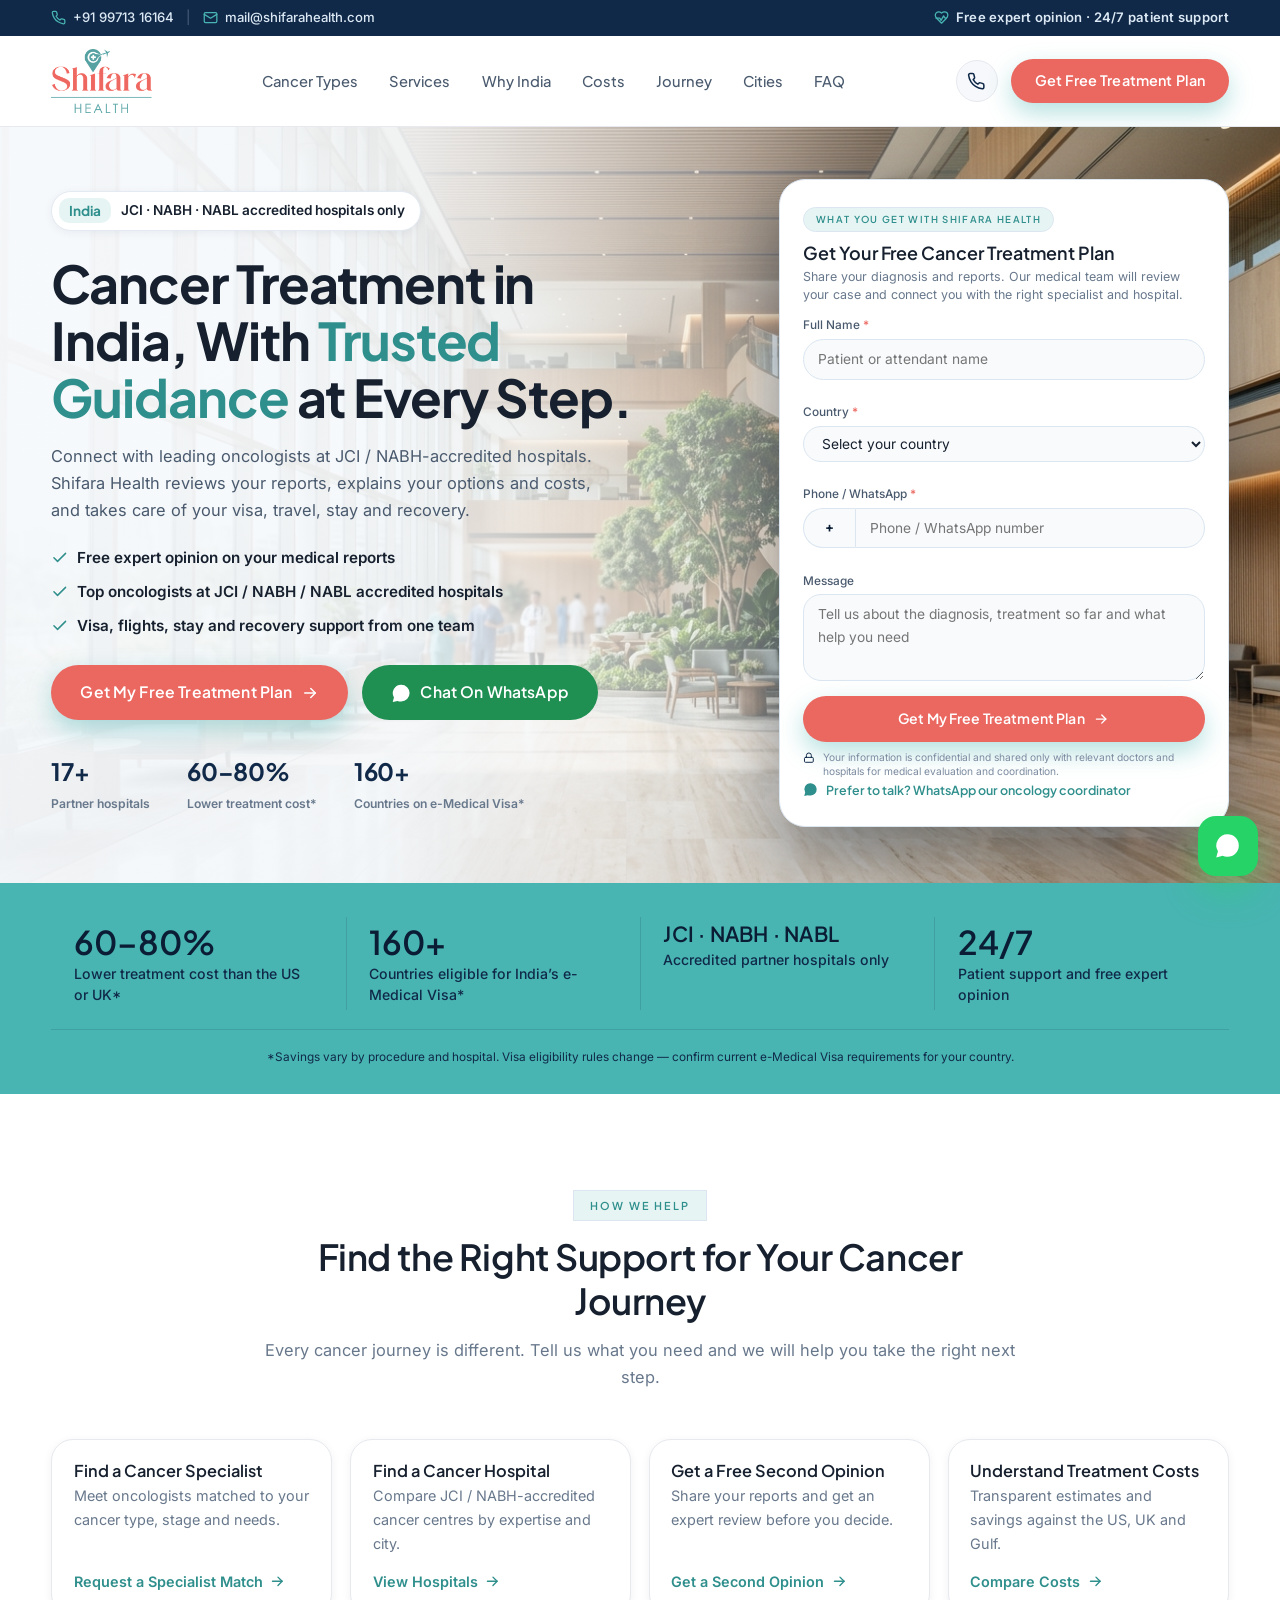
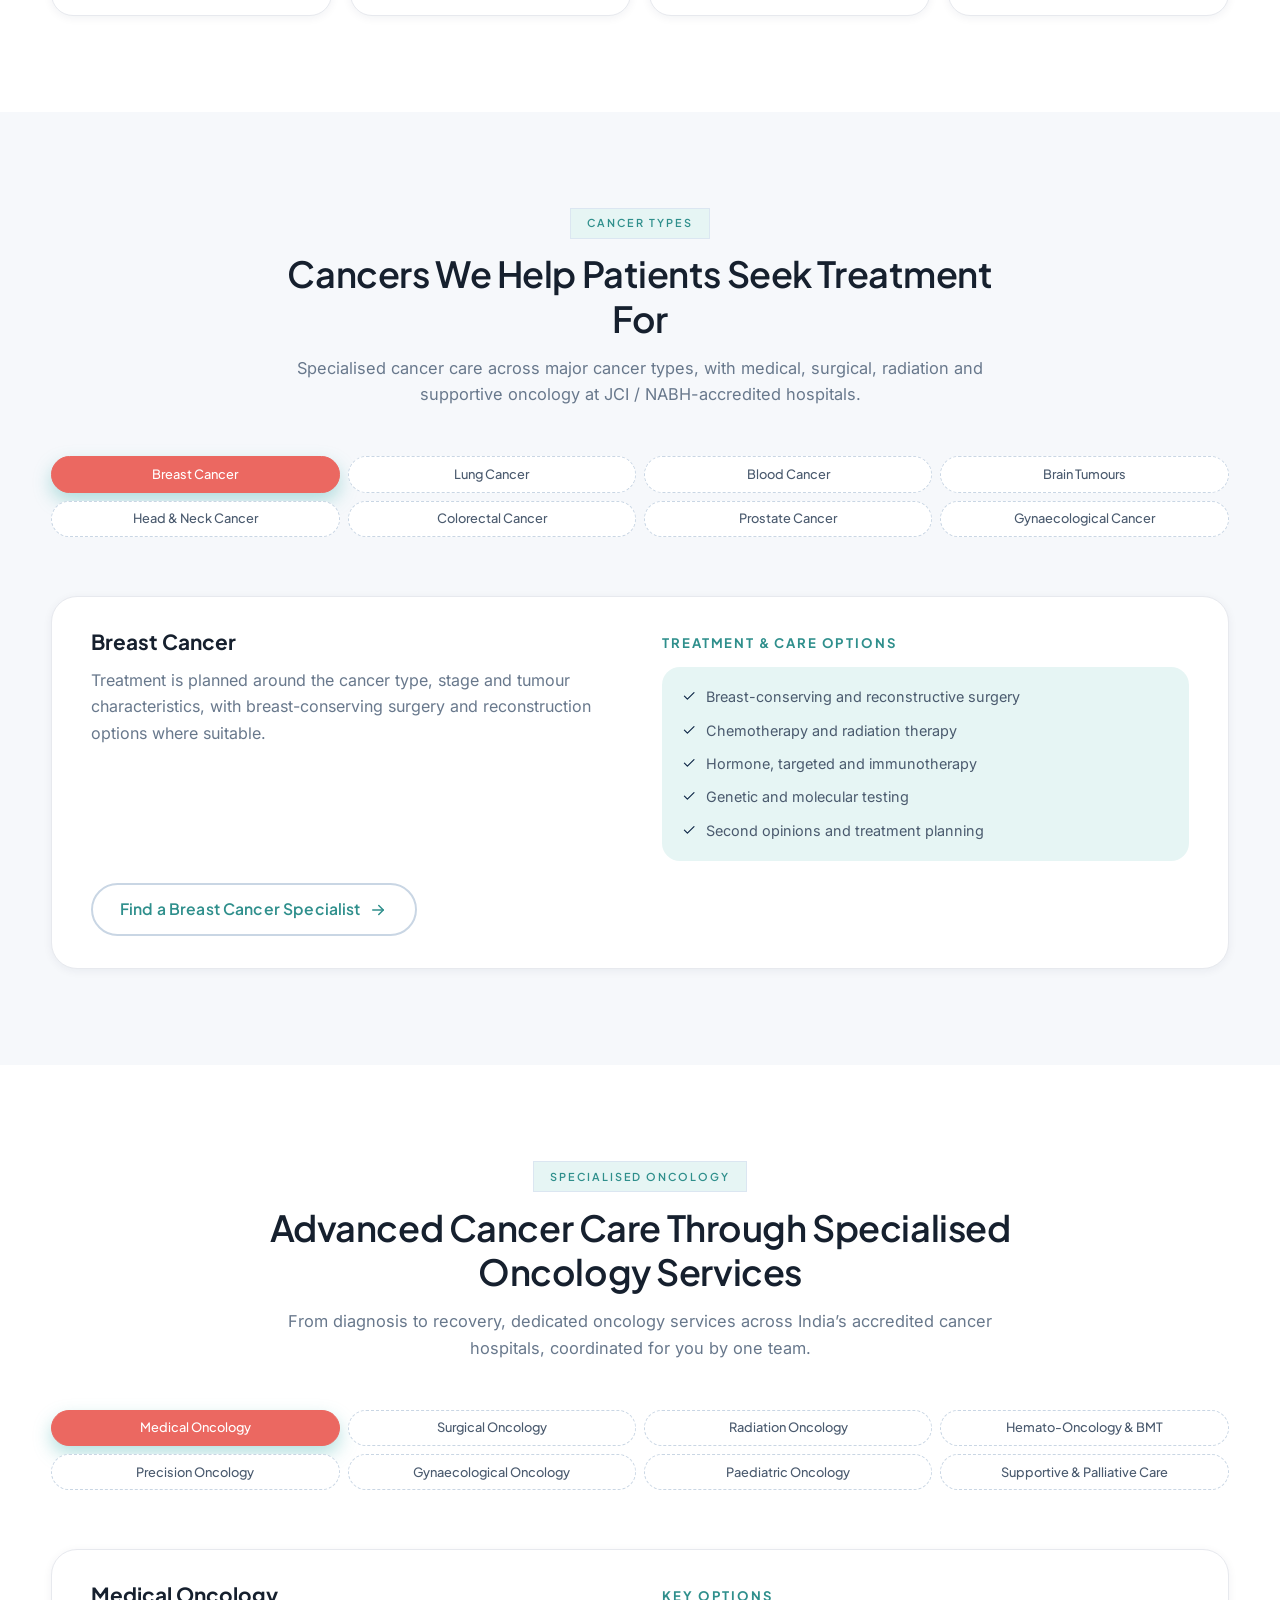
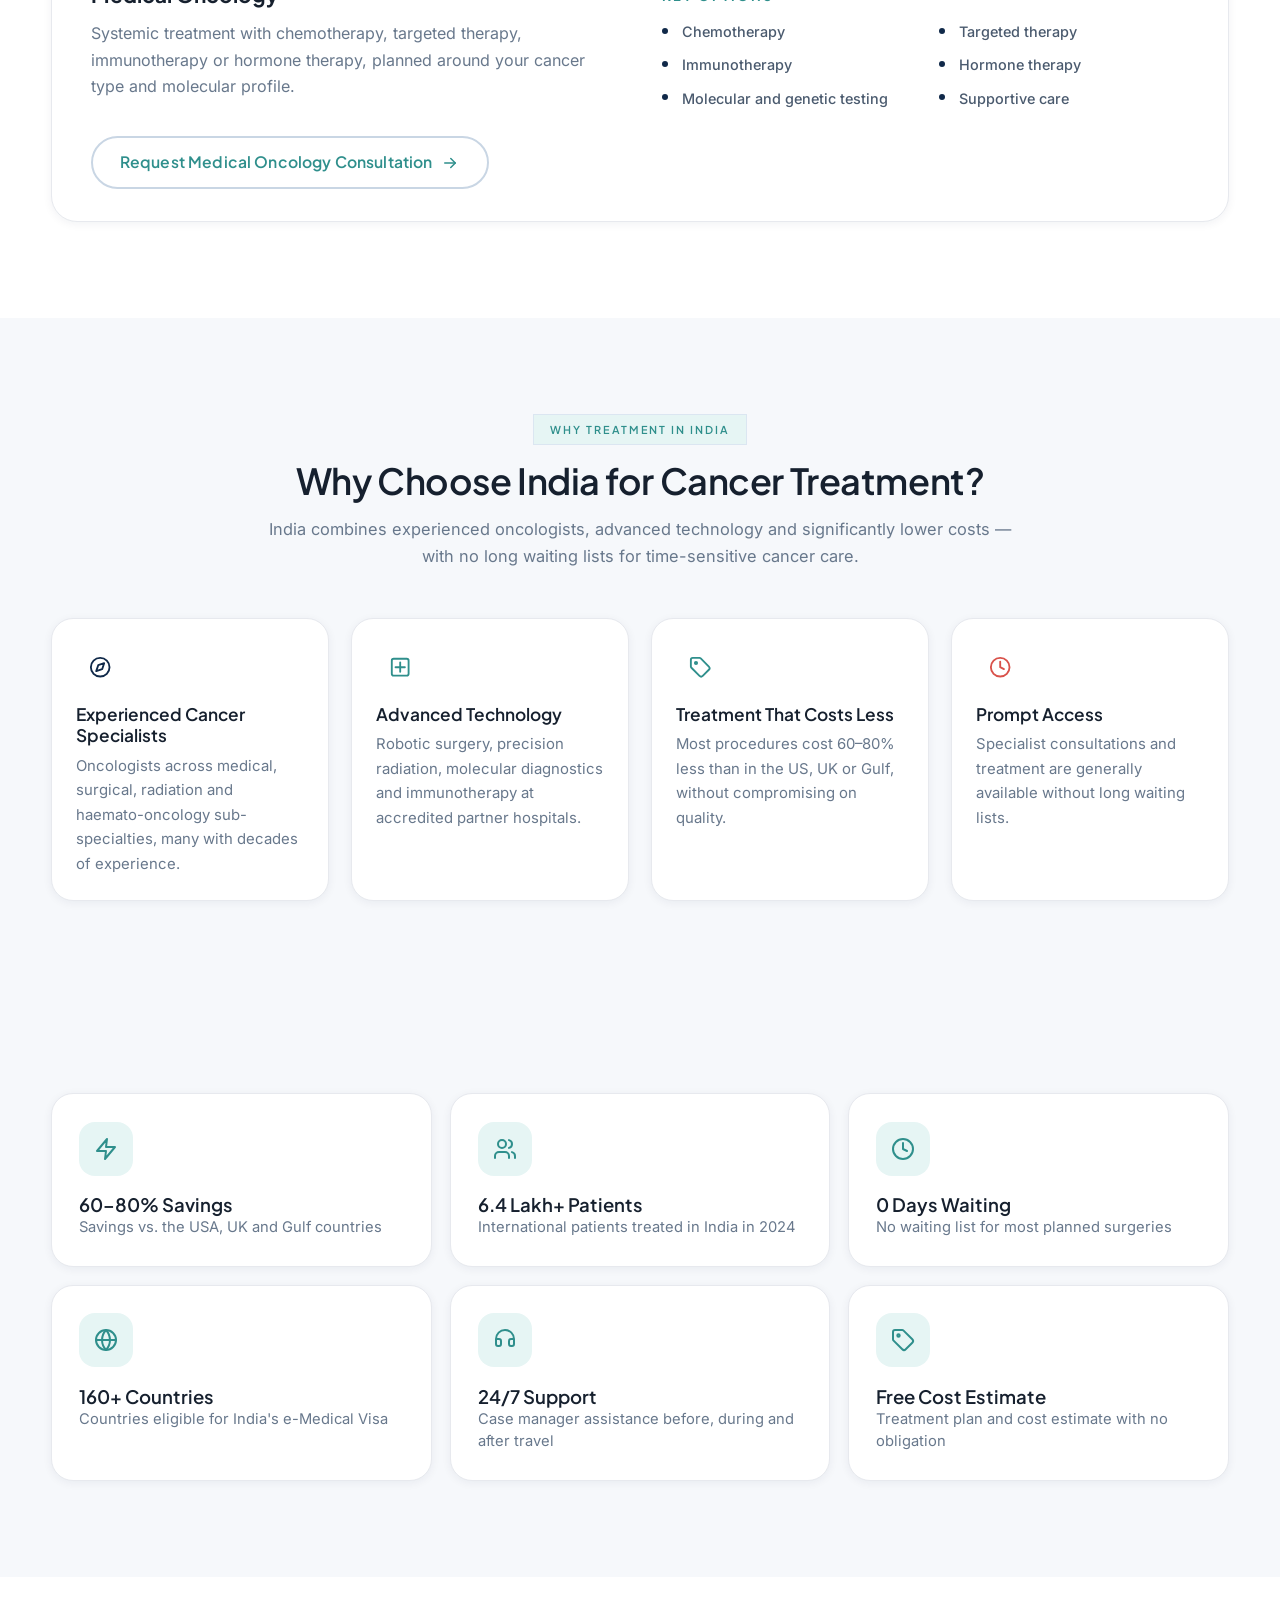
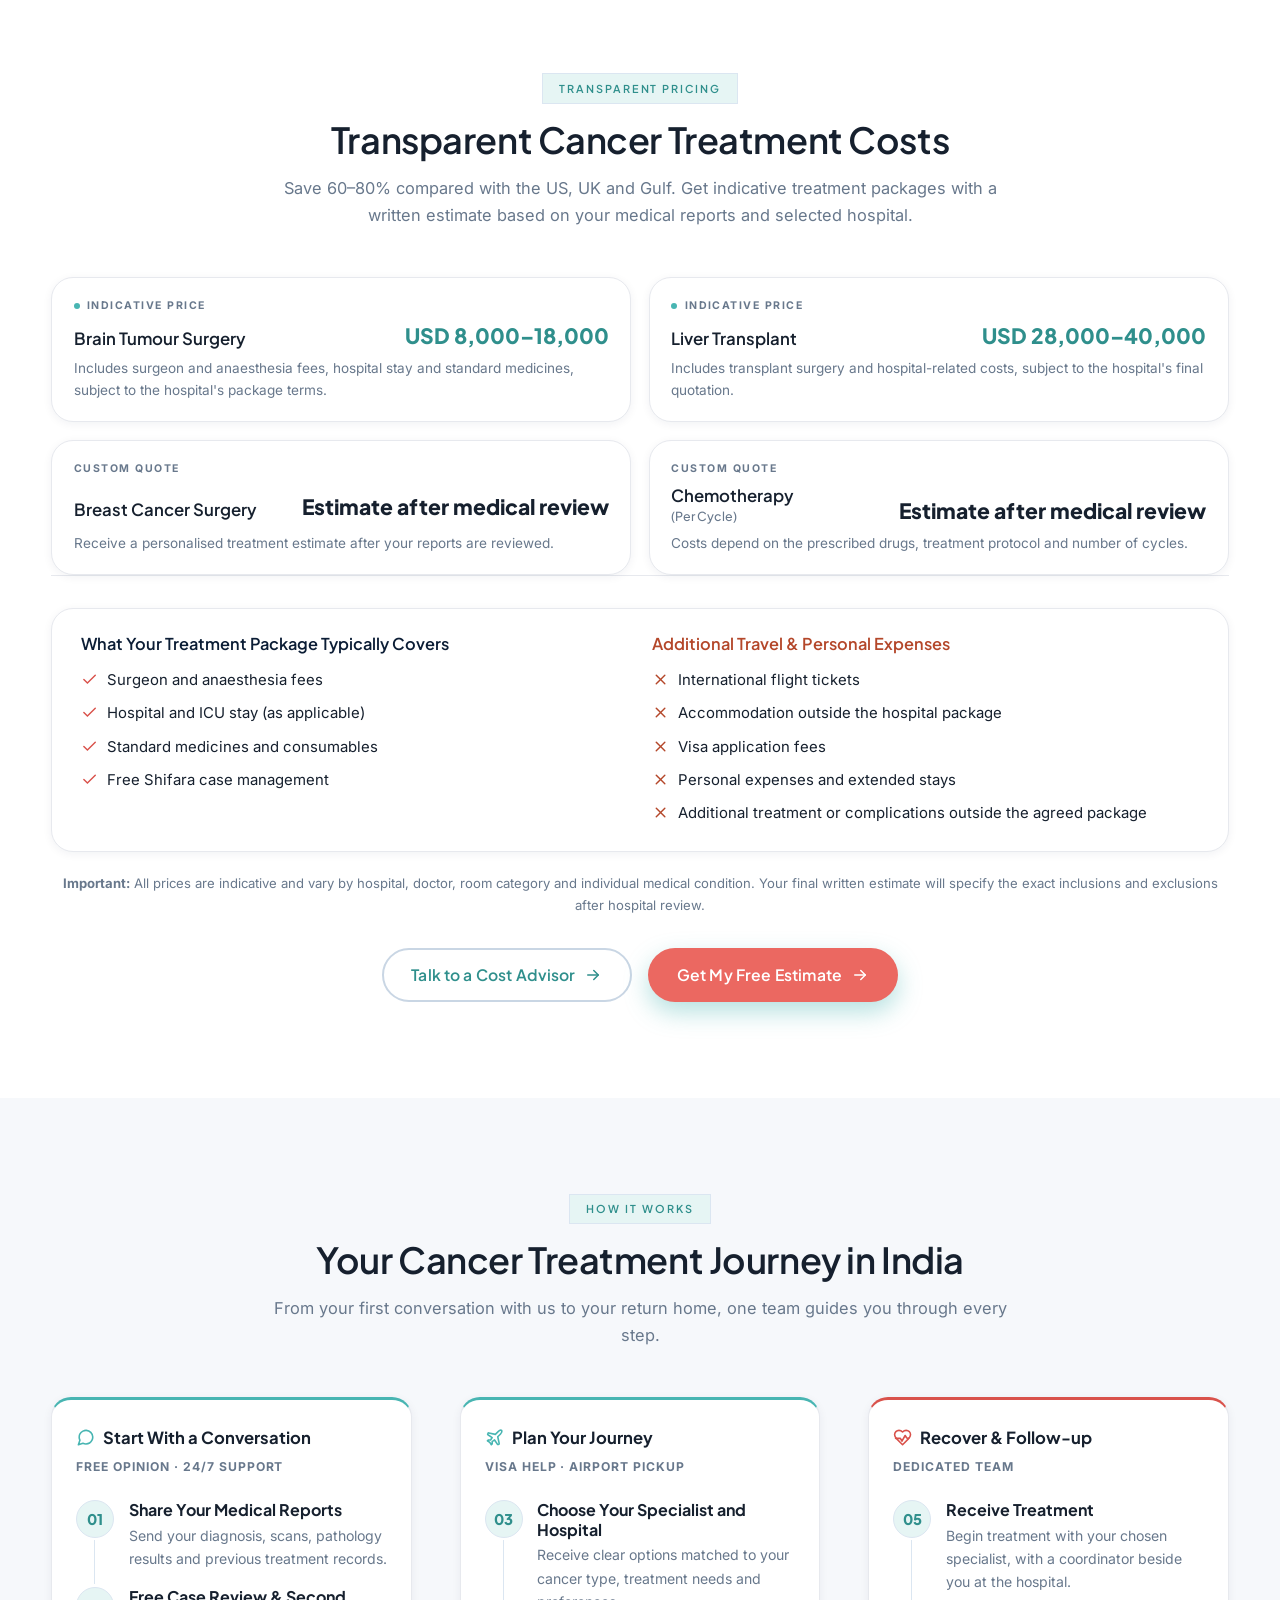
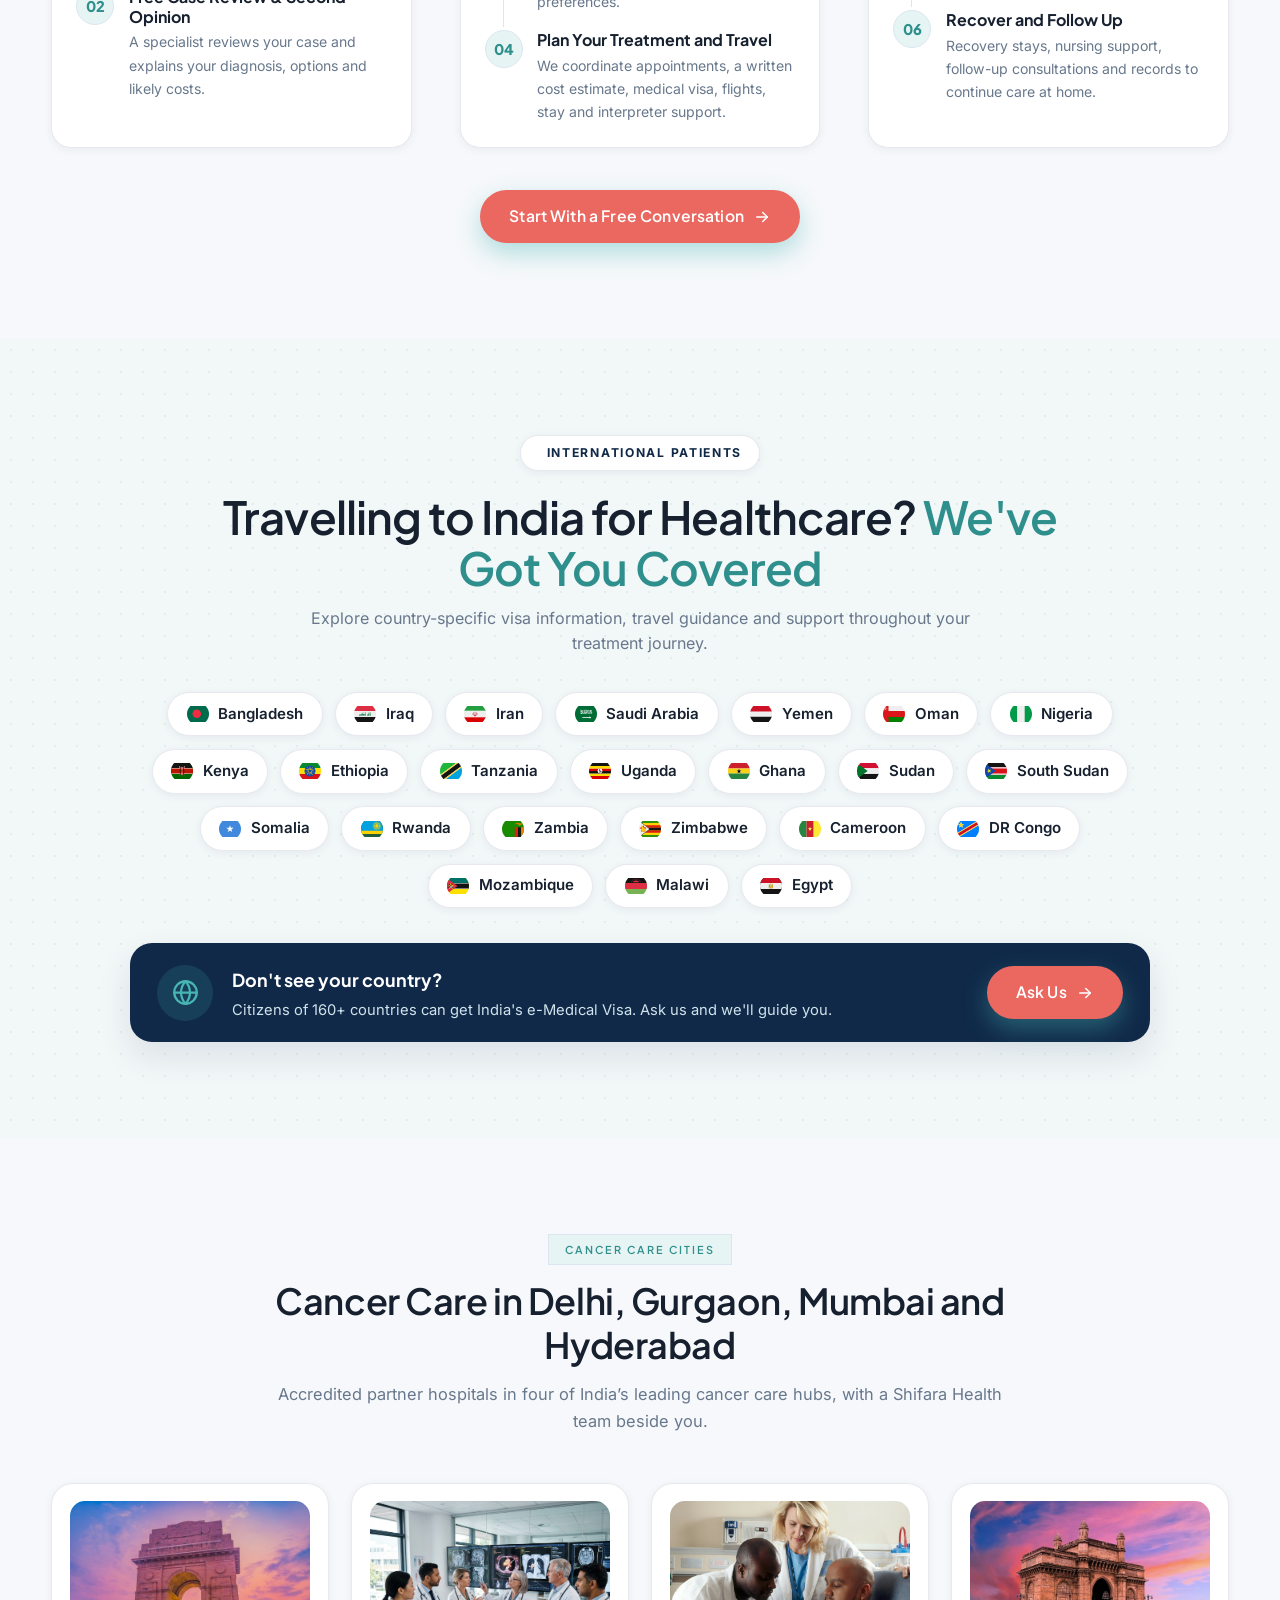
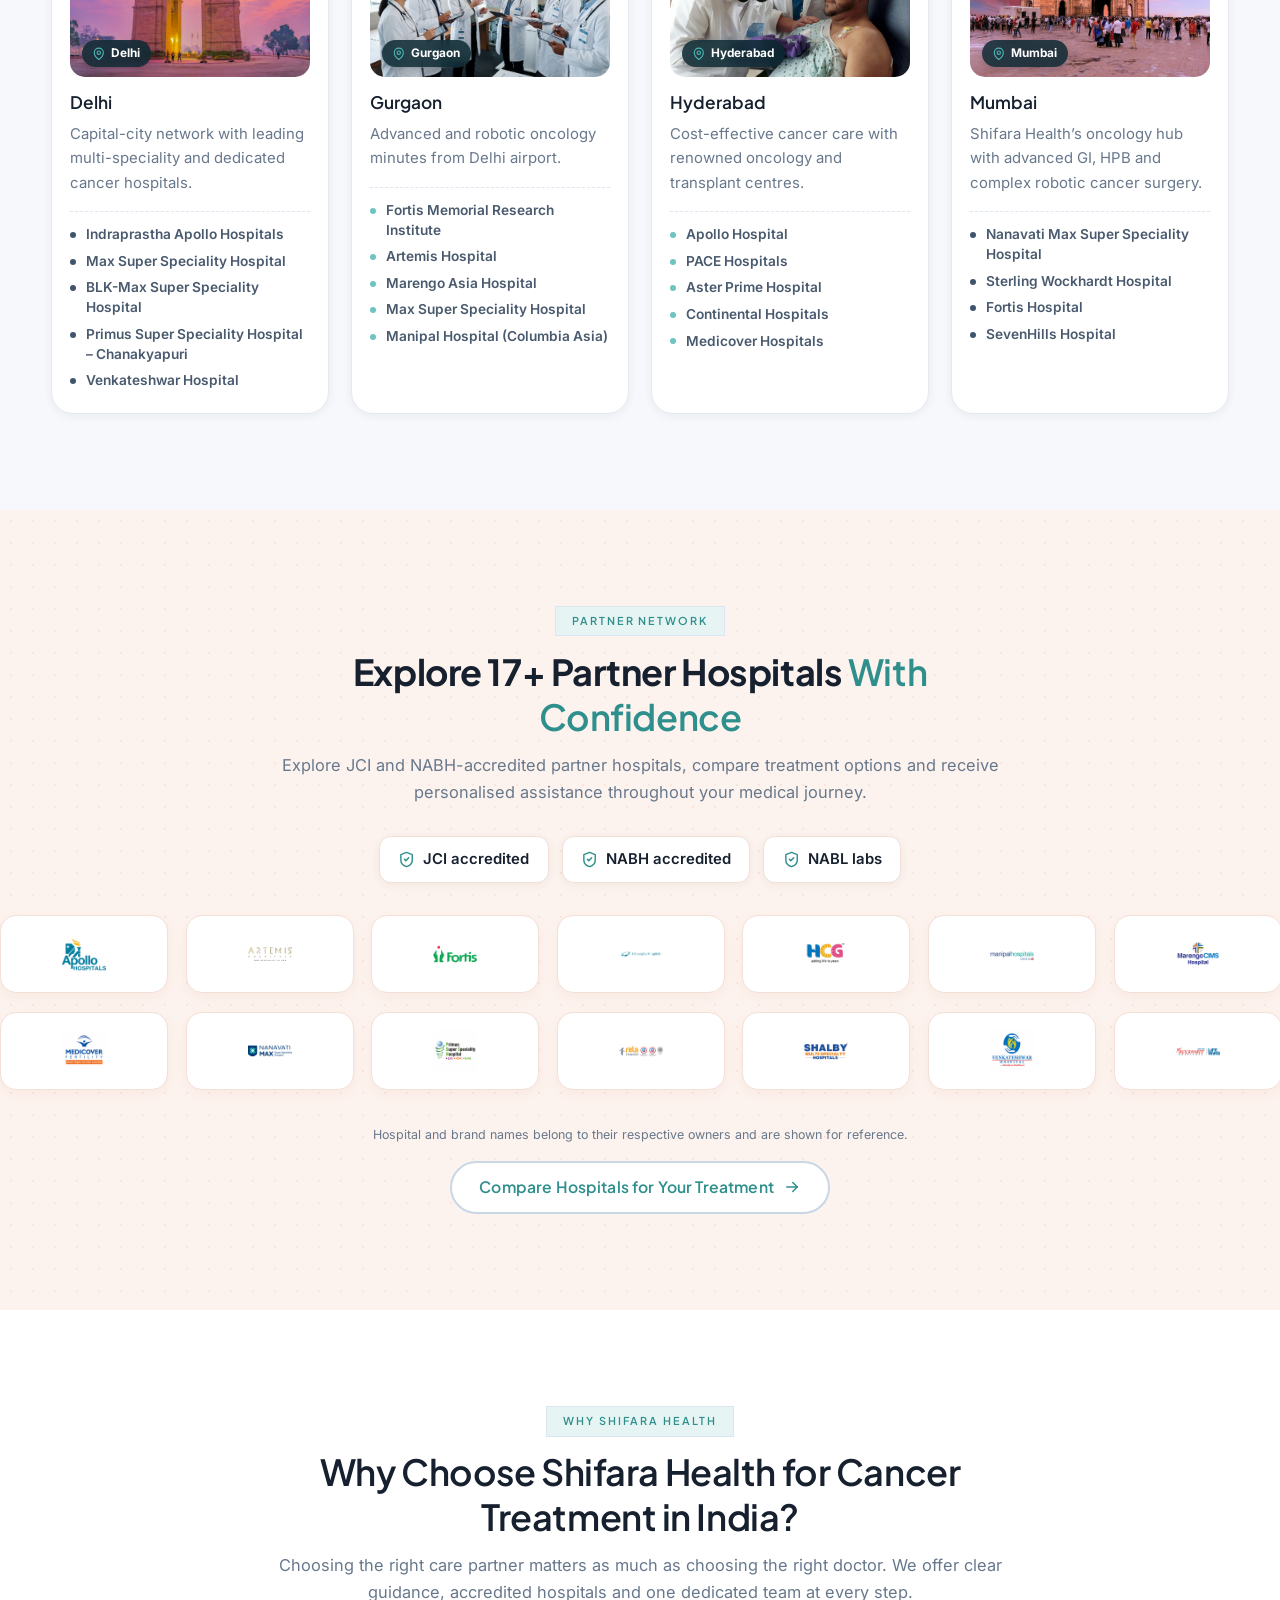
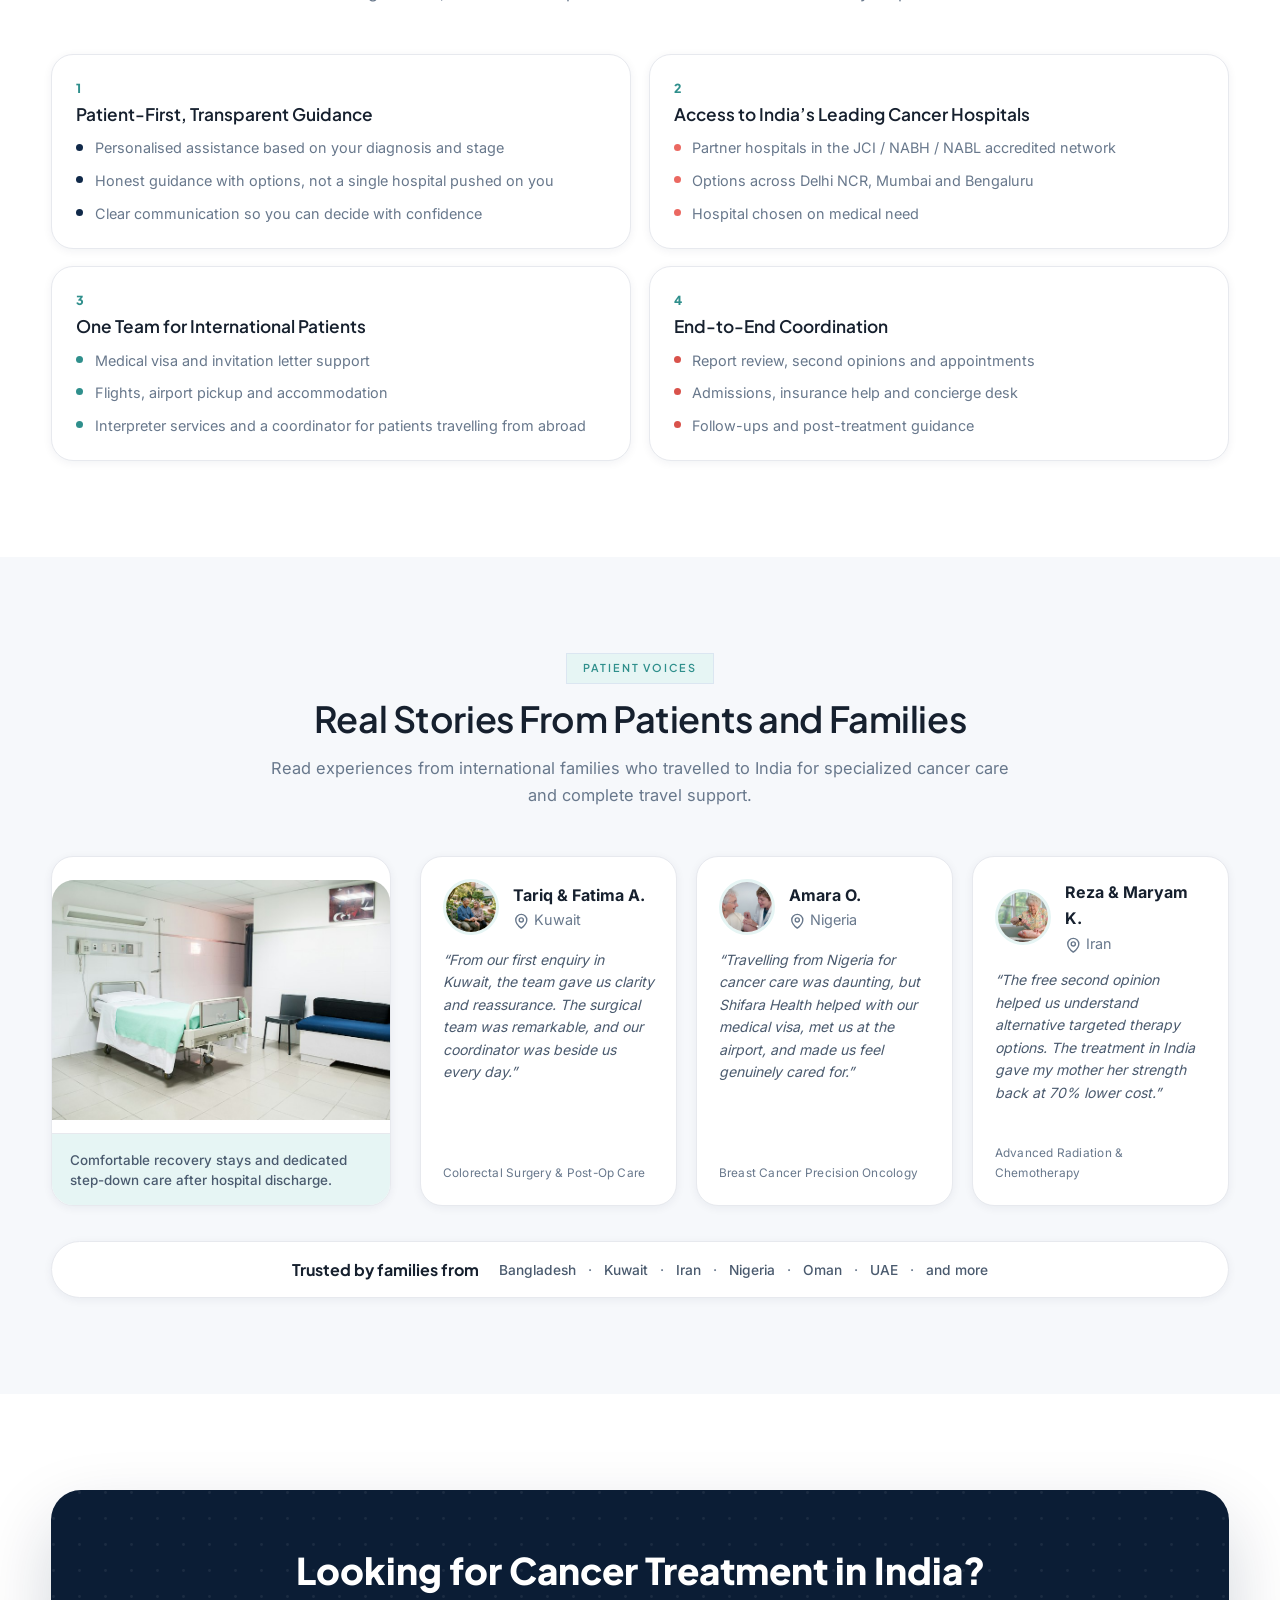
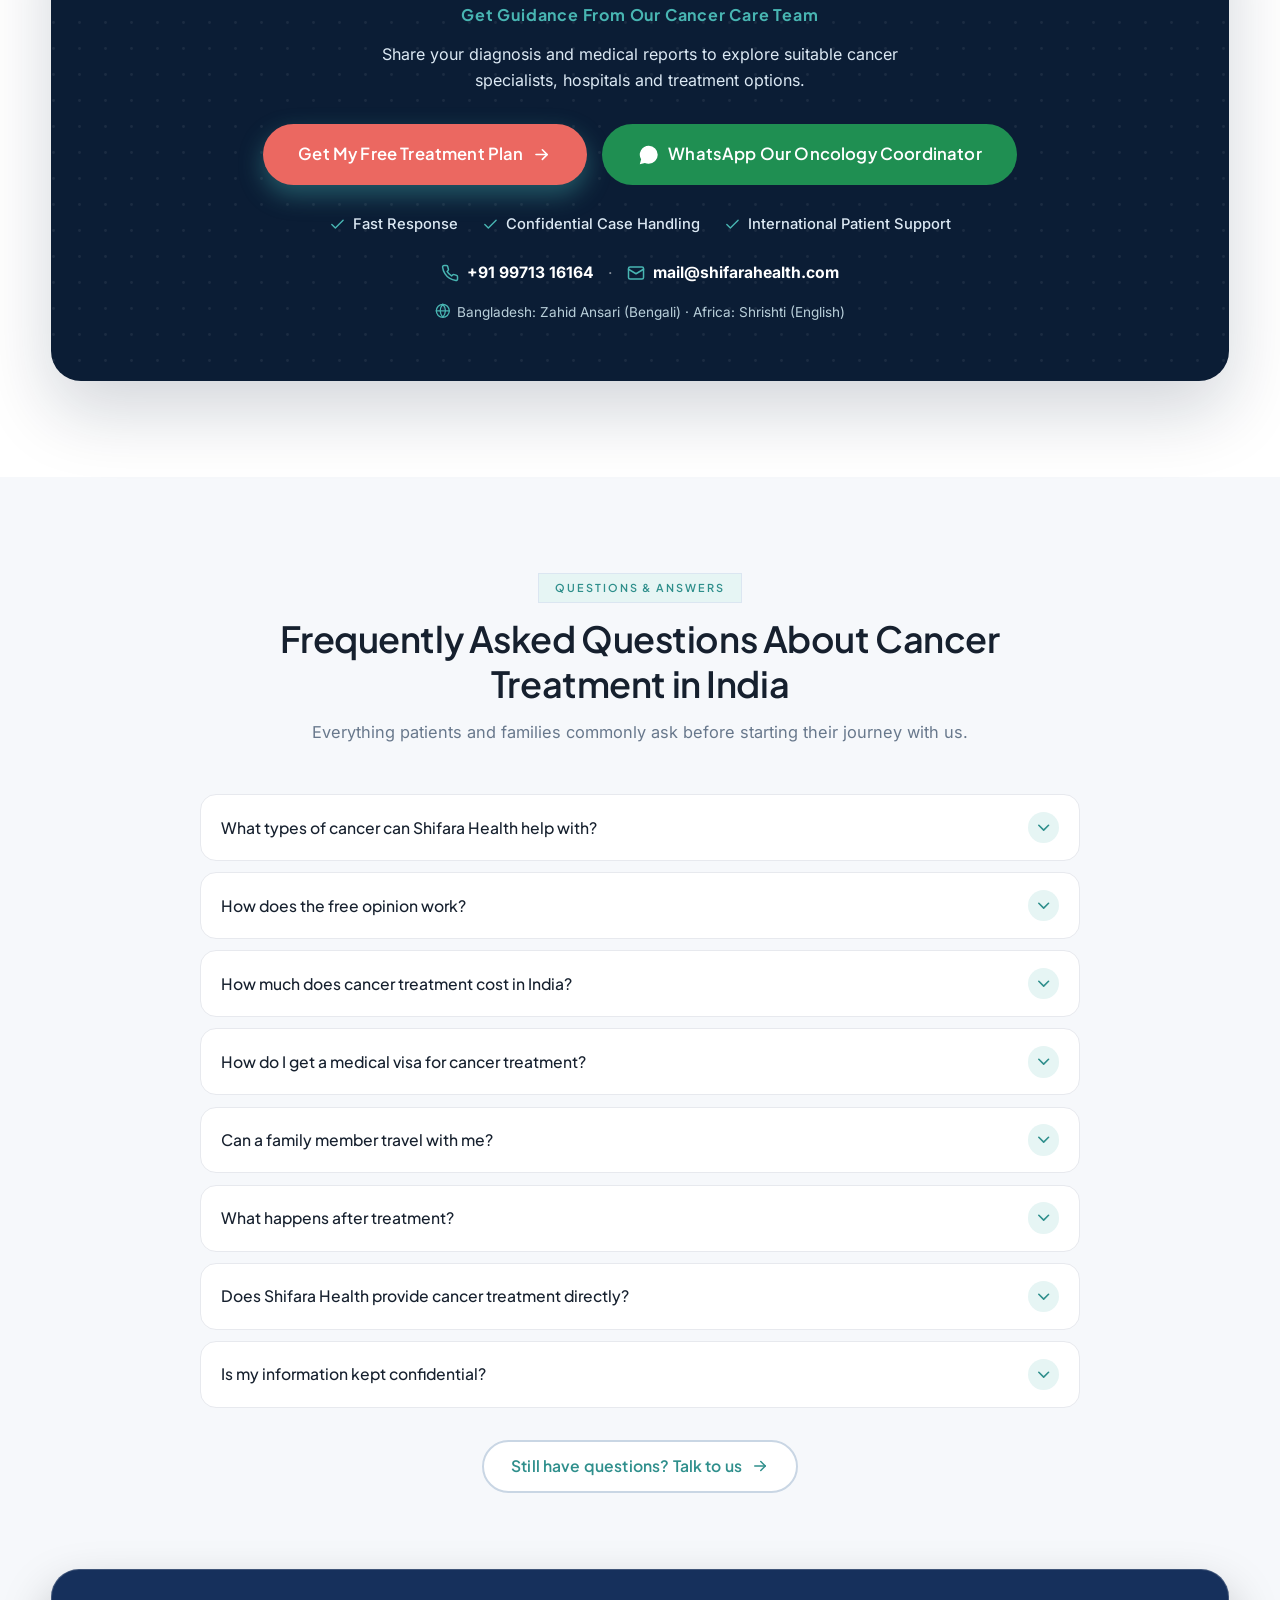
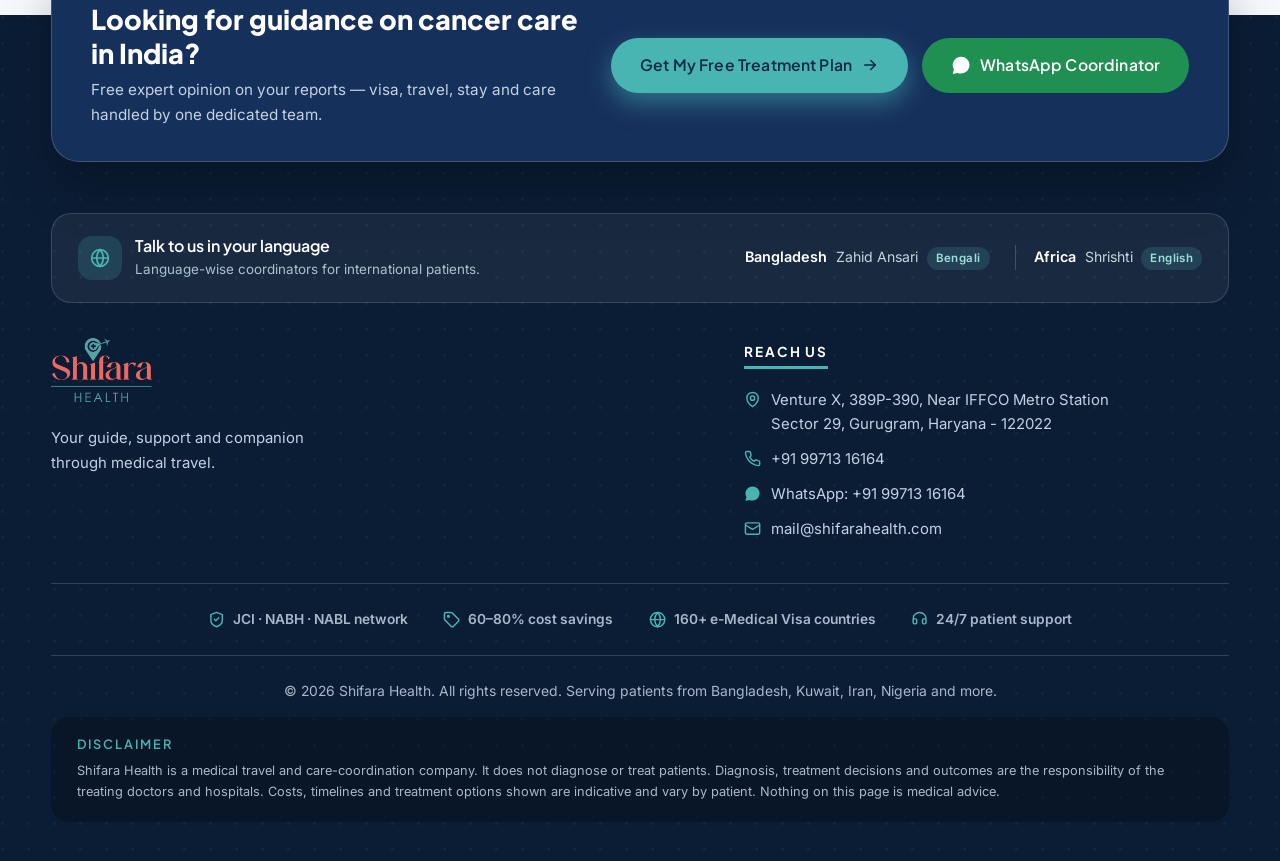
==== cancer-treatment/index.html @ c6fc8ebb "Wire cancer treatment form to Formester (FjfwLULn2) with iframe fallback and error state" ====
<!DOCTYPE html>
<html lang="en">
<head>
  <meta charset="UTF-8">

  <!-- Google Tag Manager -->
  <script async src="https://www.googletagmanager.com/gtm.js?id=GTM-TSCMNPLR"></script>
  <script>
    window.dataLayer = window.dataLayer || [];
    function gtag(){dataLayer.push(arguments);}
    gtag('js', new Date());
  </script>
  <meta name="viewport" content="width=device-width, initial-scale=1.0">

  <!-- ============================================================
       SEO — Cancer Treatment in India landing page
  ============================================================= -->
  <title>Cancer Treatment in India – Top Oncologists | Shifara Health</title>
  <meta name="description" content="Free cancer treatment plan in India. Top oncologists at JCI/NABH hospitals, with visa, travel & recovery handled by Shifara Health.">
  <meta name="robots" content="index, follow">

  <!-- Open Graph -->
  <meta property="og:type" content="website">
  <meta property="og:title" content="Cancer Treatment in India – Top Oncologists | Shifara Health">
  <meta property="og:description" content="Free cancer treatment plan in India. Top oncologists at JCI/NABH hospitals, with visa, travel & recovery handled by Shifara Health.">
  <meta property="og:image" content="assets/images/hero-bg.jpg">
  <meta property="og:url" content="https://lp.shifarahealth.com/cancer-treatment/">
  <link rel="canonical" href="https://lp.shifarahealth.com/cancer-treatment/">
  <meta name="theme-color" content="#102949">

  <!-- Favicon -->
  <link rel="icon" type="image/png" href="assets/images/favicon.png">

  <!-- Fonts (self-hosted — no external requests) -->
  <link rel="preload" as="font" type="font/woff2" href="assets/fonts/plus-jakarta-sans.woff2" crossorigin>
  <link rel="preload" as="font" type="font/woff2" href="assets/fonts/inter.woff2" crossorigin>
  <link rel="stylesheet" href="css/fonts.css">

  <!-- Bright hero: load the background image immediately -->
  <link rel="preload" as="image" href="assets/images/hero-bg.jpg" fetchpriority="high">

  <!-- Styles -->
  <link rel="stylesheet" href="css/style.css">

  <!-- No-JS fallbacks: keep reveal content visible, show a form note -->
  <noscript>
    <style>
      .reveal { opacity: 1 !important; transform: none !important; }
      .noscript-only { display: block !important; }
    </style>
  </noscript>

  <!--
    FAQ structured data (Section 16: "mark up with FAQ schema").
    Keep the JSON-LD answers in sync with the visible FAQ accordion.
  -->
  <script type="application/ld+json">
  {
    "@context": "https://schema.org",
    "@type": "FAQPage",
    "mainEntity": [
      {"@type": "Question","name": "What types of cancer can Shifara Health help with?","acceptedAnswer": {"@type": "Answer","text": "Shifara Health guides you to specialists and hospitals for breast, lung, blood, brain, head and neck, colorectal, prostate and gynaecological cancers, and others on request."}},
      {"@type": "Question","name": "How does the free opinion work?","acceptedAnswer": {"@type": "Answer","text": "Share your reports through the form or WhatsApp. Our medical team reviews your case and connects you with a suitable specialist who explains your diagnosis and options."}},
      {"@type": "Question","name": "How much does cancer treatment cost in India?","acceptedAnswer": {"@type": "Answer","text": "Most procedures cost 60–80% less than in the US, UK or Gulf. The final cost depends on cancer type, stage, treatment plan, hospital, medicines, diagnostics and length of stay. For example, brain tumour surgery is listed at USD 8,000–18,000. You receive a written estimate after your reports are reviewed."}},
      {"@type": "Question","name": "How do I get a medical visa for cancer treatment?","acceptedAnswer": {"@type": "Answer","text": "Our team helps with the complete medical visa process, including invitation letters and travel documents. Citizens of 160+ countries can apply for India's e-Medical Visa. Rules change, so we confirm the current requirements for your country."}},
      {"@type": "Question","name": "Can a family member travel with me?","acceptedAnswer": {"@type": "Answer","text": "Yes. We arrange accommodation, local transport, translator support and dietary help for companions, and can organise sightseeing during longer stays."}},
      {"@type": "Question","name": "What happens after treatment?","acceptedAnswer": {"@type": "Answer","text": "We arrange recovery stays, professional nurses and caregivers, and follow-up consultations. We also help with medical records and guidance so you can continue care at home."}},
      {"@type": "Question","name": "Does Shifara Health provide cancer treatment directly?","acceptedAnswer": {"@type": "Answer","text": "Shifara Health is a medical travel and care-coordination company. Diagnosis and treatment are provided by the doctors and hospitals you choose."}},
      {"@type": "Question","name": "Is my information kept confidential?","acceptedAnswer": {"@type": "Answer","text": "Yes. Your reports are shared only with the doctors and hospitals involved in evaluating your case, in line with our Privacy Policy."}}
    ]
  }
  </script>
</head>
<body>
  <a class="skip-link" href="#main">Skip to main content</a>

  <!-- ============================================================
       SVG ICON SPRITE  (stroke-based, inherits currentColor)
  ============================================================= -->
  <svg xmlns="http://www.w3.org/2000/svg" style="display:none" aria-hidden="true">
    <defs>
      <symbol id="i-check" viewBox="0 0 24 24"><path d="M20 6 9 17l-5-5"/></symbol>
      <symbol id="i-chevron" viewBox="0 0 24 24"><path d="m6 9 6 6 6-6"/></symbol>
      <symbol id="i-chevl" viewBox="0 0 24 24"><path d="m14 18-6-6 6-6"/></symbol>
      <symbol id="i-chevr" viewBox="0 0 24 24"><path d="m10 6 6 6-6 6"/></symbol>
      <symbol id="i-pause" viewBox="0 0 24 24"><path d="M9 4v16"/><path d="M15 4v16"/></symbol>
      <symbol id="i-play" viewBox="0 0 24 24"><path d="m7 4 12 8-12 8z"/></symbol>
      <symbol id="i-arrow" viewBox="0 0 24 24"><path d="M5 12h14"/><path d="m13 6 6 6-6 6"/></symbol>
      <symbol id="i-phone" viewBox="0 0 24 24"><path d="M22 16.92v3a2 2 0 0 1-2.18 2 19.79 19.79 0 0 1-8.63-3.07 19.5 19.5 0 0 1-6-6 19.79 19.79 0 0 1-3.07-8.67A2 2 0 0 1 4.11 2h3a2 2 0 0 1 2 1.72 12.84 12.84 0 0 0 .7 2.81 2 2 0 0 1-.45 2.11L8.09 9.91a16 16 0 0 0 6 6l1.27-1.27a2 2 0 0 1 2.11-.45 12.84 12.84 0 0 0 2.81.7A2 2 0 0 1 22 16.92z"/></symbol>
      <symbol id="i-whatsapp" viewBox="0 0 24 24"><path fill="currentColor" stroke="none" d="M12 2a9.9 9.9 0 0 0-8.53 14.97L2 22.5l5.68-1.43A9.9 9.9 0 0 0 12 21.8h.01A9.9 9.9 0 0 0 12 2Zm5.47 14.38c-.3-.15-1.76-.87-2.03-.97-.27-.1-.47-.15-.67.15-.2.3-.77.97-.94 1.16-.17.2-.35.22-.64.08-.3-.15-1.26-.47-2.39-1.48-.88-.79-1.48-1.76-1.65-2.06-.17-.3-.02-.46.13-.6.13-.14.3-.35.44-.53.15-.17.2-.3.3-.5.1-.2.05-.37-.03-.52-.07-.15-.67-1.61-.91-2.2-.24-.58-.49-.5-.67-.51h-.57c-.2 0-.52.07-.8.37-.27.3-1.04 1.02-1.04 2.48 0 1.46 1.07 2.88 1.22 3.08.15.2 2.1 3.2 5.08 4.49.71.3 1.26.49 1.7.62.7.23 1.36.2 1.87.12.57-.08 1.76-.72 2-1.41.25-.7.25-1.29.18-1.41-.08-.13-.28-.2-.57-.35Z"/></symbol>
      <symbol id="i-shield" viewBox="0 0 24 24"><path d="M20 13c0 5-3.5 7.5-8 9-4.5-1.5-8-4-8-9V5l8-3 8 3z"/><path d="m9 11.5 2 2 4-4"/></symbol>
      <symbol id="i-globe" viewBox="0 0 24 24"><circle cx="12" cy="12" r="10"/><path d="M2 12h20"/><path d="M12 2a15.3 15.3 0 0 1 4 10 15.3 15.3 0 0 1-4 10 15.3 15.3 0 0 1-4-10 15.3 15.3 0 0 1 4-10z"/></symbol>
      <symbol id="i-plane" viewBox="0 0 24 24"><path d="M17.8 19.2 16 11l3.5-3.5C21 6 21.5 4 21 3c-1-.5-3 0-4.5 1.5L13 8 4.8 6.2c-.5-.1-.9.1-1.1.5l-.3.5c-.2.5-.1 1 .3 1.3L9 12l-2 3H4l-1 1 3 2 2 3 1-1v-3l3-2 3.5 5.3c.3.4.8.5 1.3.3l.5-.2c.4-.3.6-.7.5-1.2z"/></symbol>
      <symbol id="i-bed" viewBox="0 0 24 24"><path d="M2 4v16"/><path d="M2 8h18a2 2 0 0 1 2 2v10"/><path d="M2 17h20"/><path d="M6 8v9"/></symbol>
      <symbol id="i-heart" viewBox="0 0 24 24"><path d="M19 14c1.49-1.46 3-3.21 3-5.5A5.5 5.5 0 0 0 16.5 3c-1.76 0-3 .5-4.5 2-1.5-1.5-2.74-2-4.5-2A5.5 5.5 0 0 0 2 8.5c0 2.3 1.5 4.05 3 5.5l7 7Z"/><path d="M3.22 13H9.24l2 3.6 4-7.2 2.52 3.6h2.02"/></symbol>
      <symbol id="i-users" viewBox="0 0 24 24"><path d="M16 21v-2a4 4 0 0 0-4-4H6a4 4 0 0 0-4 4v2"/><circle cx="9" cy="7" r="4"/><path d="M22 21v-2a4 4 0 0 0-3-3.87"/><path d="M16 3.13a4 4 0 0 1 0 7.75"/></symbol>
      <symbol id="i-hospital" viewBox="0 0 24 24"><rect x="3" y="3" width="18" height="18" rx="2"/><path d="M12 7v10"/><path d="M7 12h10"/></symbol>
      <symbol id="i-compass" viewBox="0 0 24 24"><circle cx="12" cy="12" r="10"/><path d="m16.24 7.76-2.12 6.36-6.36 2.12 2.12-6.36 6.36-2.12z"/></symbol>
      <symbol id="i-file" viewBox="0 0 24 24"><path d="M14 2H6a2 2 0 0 0-2 2v16a2 2 0 0 0 2 2h12a2 2 0 0 0 2-2V8z"/><path d="M14 2v6h6"/><path d="M16 13H8"/><path d="M16 17H8"/></symbol>
      <symbol id="i-video" viewBox="0 0 24 24"><rect x="2" y="6" width="14" height="12" rx="2"/><path d="m22 8-6 4 6 4V8"/></symbol>
      <symbol id="i-chat" viewBox="0 0 24 24"><path d="M21 11.5a8.38 8.38 0 0 1-.9 3.8 8.5 8.5 0 0 1-7.6 4.7 8.38 8.38 0 0 1-3.8-.9L3 21l1.9-5.7a8.38 8.38 0 0 1-.9-3.8 8.5 8.5 0 0 1 4.7-7.6 8.38 8.38 0 0 1 3.8-.9h.5a8.48 8.48 0 0 1 8 8v.5z"/></symbol>
      <symbol id="i-headset" viewBox="0 0 24 24"><path d="M3 11h3a2 2 0 0 1 2 2v3a2 2 0 0 1-2 2H5a2 2 0 0 1-2-2v-5a9 9 0 0 1 18 0v5a2 2 0 0 1-2 2h-1a2 2 0 0 1-2-2v-3a2 2 0 0 1 2-2h3"/></symbol>
      <symbol id="i-clock" viewBox="0 0 24 24"><circle cx="12" cy="12" r="10"/><path d="M12 6v6l4 2"/></symbol>
      <symbol id="i-tag" viewBox="0 0 24 24"><path d="M12.586 2.586A2 2 0 0 0 11.172 2H4a2 2 0 0 0-2 2v7.172a2 2 0 0 0 .586 1.414l8.704 8.704a2.426 2.426 0 0 0 3.42 0l6.58-6.58a2.426 2.426 0 0 0 0-3.42z"/><circle cx="7.5" cy="7.5" r="1.2"/></symbol>
      <symbol id="i-home" viewBox="0 0 24 24"><path d="m3 9 9-7 9 7v11a2 2 0 0 1-2 2H5a2 2 0 0 1-2-2z"/><path d="M9 22V12h6v10"/></symbol>
      <symbol id="i-zap" viewBox="0 0 24 24"><path d="M13 2 3 14h9l-1 8 10-12h-9l1-8z"/></symbol>
      <symbol id="i-mail" viewBox="0 0 24 24"><rect x="2" y="4" width="20" height="16" rx="2"/><path d="m22 7-10 6L2 7"/></symbol>
      <symbol id="i-lock" viewBox="0 0 24 24"><rect x="3" y="11" width="18" height="10" rx="2"/><path d="M7 11V7a5 5 0 0 1 10 0v4"/></symbol>
      <symbol id="i-map" viewBox="0 0 24 24"><path d="M20 10c0 6-8 12-8 12s-8-6-8-12a8 8 0 0 1 16 0Z"/><circle cx="12" cy="10" r="3"/></symbol>
      <symbol id="i-x" viewBox="0 0 24 24"><path d="M18 6 6 18"/><path d="m6 6 12 12"/></symbol>
      <symbol id="i-user" viewBox="0 0 24 24"><path d="M19 21v-2a4 4 0 0 0-4-4H9a4 4 0 0 0-4 4v2"/><circle cx="12" cy="7" r="4"/></symbol>
    </defs>
  </svg>

  <!-- ============================================================
       HEADER — logo, phone, one CTA (main-nav hidden per doc) 
       Contact values are injected from js/script.js CONFIG.
  ============================================================= -->
  <header class="site-header" id="siteHeader">
    <!-- Utility top bar -->
    <div class="topbar">
      <div class="container topbar-inner">
        <div class="topbar-contact">
          <a data-contact="phoneLink" href="#" data-event="call_click">
            <svg class="ic" aria-hidden="true"><use href="#i-phone"/></svg>
            <span data-contact="phoneText">+91 99713 16164</span>
          </a>
          <span class="topbar-sep" aria-hidden="true">|</span>
          <a data-contact="mailLink" href="#" data-event="email_click">
            <svg class="ic" aria-hidden="true"><use href="#i-mail"/></svg>
            <span data-contact="mailText">mail@shifarahealth.com</span>
          </a>
        </div>
        <p class="topbar-note"><svg class="ic" aria-hidden="true"><use href="#i-heart"/></svg> Free expert opinion · 24/7 patient support</p>
      </div>
    </div>

    <!-- Main navbar: on-page anchors only (visitors stay on the page per doc) -->
    <nav class="navbar" aria-label="Page navigation">
      <div class="container navbar-inner">
        <a class="logo" href="#top" aria-label="Shifara Health – home">
          <img class="logo-img" src="assets/images/shifara-logo.png" alt="Shifara Health" width="378" height="240">
        </a>

        <ul class="nav-links" id="navLinks">
          <li><a href="#cancer-types">Cancer Types</a></li>
          <li><a href="#services">Services</a></li>
          <li><a href="#why-india">Why India</a></li>
          <li><a href="#costs">Costs</a></li>
          <li><a href="#journey">Journey</a></li>
          <li><a href="#hubs">Cities</a></li>
          <li><a href="#faqs">FAQ</a></li>
        </ul>

        <div class="nav-actions">
          <a class="nav-phone" data-contact="phoneLink" href="#" data-event="call_click" aria-label="Call us">
            <svg class="ic" aria-hidden="true"><use href="#i-phone"/></svg>
          </a>
          <a class="btn btn-primary btn-header" href="#lead-form" data-event="form_intent">Get Free Treatment Plan</a>
          <button class="nav-toggle" id="navToggle" aria-expanded="false" aria-controls="navDrawer" aria-label="Open menu">
            <span></span><span></span><span></span>
          </button>
        </div>
      </div>
    </nav>

    <!-- Mobile drawer -->
    <div class="nav-drawer" id="navDrawer" hidden>
      <ul class="drawer-links">
        <li><a href="#cancer-types">Cancer Types</a></li>
        <li><a href="#services">Services</a></li>
        <li><a href="#why-india">Why India</a></li>
        <li><a href="#costs">Costs</a></li>
        <li><a href="#journey">Journey</a></li>
        <li><a href="#hubs">Cities</a></li>
        <li><a href="#faqs">FAQ</a></li>
      </ul>
      <div class="drawer-actions">
        <a class="btn btn-primary btn-block" href="#lead-form" data-event="form_intent">Get My Free Treatment Plan</a>
        <a class="btn btn-whatsapp btn-block" data-contact="waLink" href="#" target="_blank" rel="noopener" data-event="whatsapp_click">
          <svg class="ic" aria-hidden="true"><use href="#i-whatsapp"/></svg> WhatsApp Coordinator
        </a>
        <a class="drawer-phone" data-contact="phoneLink" href="#" data-event="call_click">
          <svg class="ic" aria-hidden="true"><use href="#i-phone"/></svg>
          <span data-contact="phoneText">+91 99713 16164</span>
        </a>
      </div>
    </div>
  </header>

  <main id="main">

    <!-- ========================================================
         SECTION 1 — HERO  (primary conversion: free consultation form)
    ========================================================== -->
    <section class="hero-bright" id="top">
      <div class="hb-media" aria-hidden="true">
        <img class="hb-img" src="assets/images/hero-bg.jpg" alt="" width="1376" height="768" fetchpriority="high">
        <span class="hb-veil"></span>
      </div>

      <div class="container hb-grid hb-grid--capture">
        <div class="hb-copy">
        <p class="hb-chip"><span class="hb-chip-country">India</span>JCI · NABH · NABL accredited hospitals only</p>
        <h1 class="hb-title">Cancer Treatment in India, With <em>Trusted Guidance</em> at&nbsp;Every&nbsp;Step.</h1>
        <p class="hb-lead">Connect with leading oncologists at JCI / NABH-accredited hospitals. Shifara Health reviews your reports, explains your options and costs, and takes care of your visa, travel, stay and recovery.</p>

        <ul class="hb-checks">
          <li><svg class="ic" aria-hidden="true"><use href="#i-check"/></svg> Free expert opinion on your medical reports</li>
          <li><svg class="ic" aria-hidden="true"><use href="#i-check"/></svg> Top oncologists at JCI / NABH / NABL accredited hospitals</li>
          <li><svg class="ic" aria-hidden="true"><use href="#i-check"/></svg> Visa, flights, stay and recovery support from one team</li>
        </ul>

        <div class="hb-cta">
          <a class="btn btn-primary" href="#lead-form" data-event="form_intent">Get My Free Treatment Plan <svg class="ic" aria-hidden="true"><use href="#i-arrow"/></svg></a>
          <a class="btn btn-whatsapp" data-contact="waLink" href="#" target="_blank" rel="noopener" data-event="whatsapp_click">
            <svg class="ic" aria-hidden="true"><use href="#i-whatsapp"/></svg> Chat On WhatsApp
          </a>
        </div>

        <dl class="hb-stats">
          <div><dt>17+</dt><dd>Partner hospitals</dd></div>
          <div><dt>60–80%</dt><dd>Lower treatment cost*</dd></div>
          <div><dt>160+</dt><dd>Countries on e-Medical Visa*</dd></div>
        </dl>
      </div>
      </div><!-- /hb-grid -->

        <!-- Free treatment-plan card — floats over the right side of the
             bright hero and stacks below it on mobile -->
        <div class="hero-capture">
        <div class="hero-form-wrap">
          <div class="hero-form" id="lead-form">
            <p class="capture-eyebrow">What you get with Shifara Health</p>
            <h2>Get Your Free Cancer Treatment Plan</h2>
            <p class="form-sub">Share your diagnosis and reports. Our medical team will review your case and connect you with the right specialist and hospital.</p>

            <!-- Submissions are stored by Formester (CONFIG.formesterEndpoint in
                 js/script.js). With JavaScript the form is posted through a hidden
                 iframe; these attributes keep the native fallback working. -->
            <form id="enquiryForm" data-lead-form data-success="formSuccess" novalidate
                  action="https://app.formester.com/forms/FjfwLULn2/submissions"
                  method="POST" enctype="multipart/form-data" accept-charset="UTF-8">
              <input type="hidden" name="formSource" value="Cancer Treatment in India landing page">
              <input type="hidden" name="treatment" value="Cancer">

              <div class="field">
                <label for="fullName">Full Name <em>*</em></label>
                <input type="text" id="fullName" name="fullName" required autocomplete="name" placeholder="Patient or attendant name">
                <span class="err" data-err="fullName"></span>
              </div>

              <div class="field">
                <label for="country">Country <em>*</em></label>
                <select id="country" name="country" data-country required>
                  <option value="" disabled selected>Select your country</option>
                </select>
                <noscript>
                  <p class="noscript-note">The country list needs JavaScript. Please WhatsApp or call us and we will take your details directly.</p>
                </noscript>
                <span class="err" data-err="country"></span>
              </div>

              <div class="field">
                <label for="phone">Phone / WhatsApp <em>*</em></label>
                <div class="phone-field">
                  <span class="dial" id="dialCode">+</span>
                  <input type="tel" id="phone" name="phone" required inputmode="numeric" maxlength="15" autocomplete="tel" placeholder="Phone / WhatsApp number">
                </div>
                <span class="err" data-err="phone"></span>
              </div>

              <div class="field">
                <label for="message">Message</label>
                <textarea id="message" name="message" rows="3" placeholder="Tell us about the diagnosis, treatment so far and what help you need"></textarea>
              </div>

              <button type="submit" class="btn btn-primary btn-block" data-event="form_submit">
                Get My Free Treatment Plan
                <svg class="ic" aria-hidden="true"><use href="#i-arrow"/></svg>
              </button>

              <p class="form-privacy">
                <svg class="ic" aria-hidden="true"><use href="#i-lock"/></svg>
                Your information is confidential and shared only with relevant doctors and hospitals for medical evaluation and coordination.
              </p>

              <p class="form-status" hidden>Something went wrong while sending your request. Please try again — or <a data-contact="waLink" href="#" target="_blank" rel="noopener" data-event="whatsapp_click">WhatsApp us</a> and we will take your details directly.</p>

              <p class="form-quote">“When cancer takes you far from home, the journey can feel overwhelming. Shifara Health is your guide, support and companion through it all.”</p>

              <a class="capture-wa" data-contact="waLink" href="#" target="_blank" rel="noopener" data-event="whatsapp_click">
                <svg class="ic" aria-hidden="true"><use href="#i-whatsapp"/></svg> Prefer to talk? WhatsApp our oncology coordinator
              </a>
            </form>

            <!-- Shown after successful submission (template behaviour) -->
            <div class="form-success" id="formSuccess" hidden>
              <span class="success-ic"><svg class="ic" aria-hidden="true"><use href="#i-check"/></svg></span>
              <h3>Thank you! Your request is in.</h3>
              <p>Our cancer care team will review your details and reach out shortly with the right guidance for you.</p>
              <p class="success-note">Need help sooner?</p>
              <a class="btn btn-whatsapp btn-block" data-contact="waLink" href="#" target="_blank" rel="noopener" data-event="whatsapp_click">
                <svg class="ic" aria-hidden="true"><use href="#i-whatsapp"/></svg> WhatsApp Our Oncology Coordinator
              </a>
            </div>
          </div>
        </div>
      </div>

    </section>

    <!-- ========================================================
         SECTION 2 — TRUST BAR (4 cards + optional 5th)
         Shifara Health does not publish patient counts / ratings —
         do NOT add any until verified (doc warning).
    ========================================================== -->
    <section class="trustbar" aria-label="Why patients trust us">
      <div class="container trust-grid">
        <div class="trust-card reveal">
          <span class="trust-num">60–80%</span>
          <span class="trust-label">Lower treatment cost than the US or UK*</span>
        </div>
        <div class="trust-card reveal">
          <span class="trust-num">160+</span>
          <span class="trust-label">Countries eligible for India’s e-Medical Visa*</span>
        </div>
        <div class="trust-card reveal">
          <span class="trust-num trust-num-sm">JCI · NABH · NABL</span>
          <span class="trust-label">Accredited partner hospitals only</span>
        </div>
        <div class="trust-card reveal">
          <span class="trust-num">24/7</span>
          <span class="trust-label">Patient support and free expert opinion</span>
        </div>
        <!-- OPTIONAL 5th card per doc: “[X]+ Oncology Specialists” —
             uncomment and set the verified count before launch:
        <div class="trust-card reveal"><span class="trust-num">[X]+</span><span class="trust-label">Oncology Specialists</span></div>
        -->
      </div>
      <p class="container trust-footnote">*Savings vary by procedure and hospital. Visa eligibility rules change — confirm current e-Medical Visa requirements for your country.</p>
    </section>

    <!-- ========================================================
         SECTION 3 — FIND THE RIGHT SUPPORT (8 cards)
    ========================================================== -->
    <section class="section support" id="support">
      <div class="container">
        <div class="section-head" data-overline="How We Help">
          <h2>Find the Right Support for Your Cancer Journey</h2>
          <p>Every cancer journey is different. Tell us what you need and we will help you take the right next step.</p>
        </div>

        <div class="support-grid">
          <a class="card support-card reveal" href="#lead-form" data-event="doctor_profile_click">
            <h3>Find a Cancer Specialist</h3>
            <p>Meet oncologists matched to your cancer type, stage and needs.</p>
            <span class="card-link">Request a Specialist Match <svg class="ic" aria-hidden="true"><use href="#i-arrow"/></svg></span>
          </a>
          <a class="card support-card reveal" href="#hubs" data-event="hospital_profile_click">
            <h3>Find a Cancer Hospital</h3>
            <p>Compare JCI / NABH-accredited cancer centres by expertise and city.</p>
            <span class="card-link">View Hospitals <svg class="ic" aria-hidden="true"><use href="#i-arrow"/></svg></span>
          </a>
          <a class="card support-card reveal" href="#lead-form" data-event="form_intent">
            <h3>Get a Free Second Opinion</h3>
            <p>Share your reports and get an expert review before you decide.</p>
            <span class="card-link">Get a Second Opinion <svg class="ic" aria-hidden="true"><use href="#i-arrow"/></svg></span>
          </a>
          <a class="card support-card reveal" href="#costs">
            <h3>Understand Treatment Costs</h3>
            <p>Transparent estimates and savings against the US, UK and Gulf.</p>
            <span class="card-link">Compare Costs <svg class="ic" aria-hidden="true"><use href="#i-arrow"/></svg></span>
          </a>
        </div>
      </div>
    </section>

    <!-- ==========================================================
     SECTION 4 — CANCER TYPES (12)
     Template note: the doc lists featured specialists per panel.
     Doctor & hospital names are intentionally excluded here —
     CTAs stay on this page and open the enquiry form.
============================================================ -->
    <section class="section types" id="cancer-types">
      <div class="container">
        <div class="section-head" data-overline="Cancer Types">
          <h2>Cancers We Help Patients Seek Treatment For</h2>
          <p>Specialised cancer care across major cancer types, with medical, surgical, radiation and supportive oncology at JCI / NABH-accredited hospitals.</p>
        </div>

        <div class="tabs-wrap" data-tabs>
          <div class="tabs-menu" role="tablist" aria-label="Cancer types">
            <button class="tab-btn is-active" role="tab" aria-selected="true" data-panel="c-breast">Breast Cancer</button>
            <button class="tab-btn" role="tab" aria-selected="false" data-panel="c-lung">Lung Cancer</button>
            <button class="tab-btn" role="tab" aria-selected="false" data-panel="c-blood">Blood Cancer</button>
            <button class="tab-btn" role="tab" aria-selected="false" data-panel="c-brain">Brain Tumours</button>
            <button class="tab-btn" role="tab" aria-selected="false" data-panel="c-headneck">Head &amp; Neck Cancer</button>
            <button class="tab-btn" role="tab" aria-selected="false" data-panel="c-colorectal">Colorectal Cancer</button>
            <button class="tab-btn" role="tab" aria-selected="false" data-panel="c-prostate">Prostate Cancer</button>
            <button class="tab-btn" role="tab" aria-selected="false" data-panel="c-gynae">Gynaecological Cancer</button>
          </div>

          <div class="tab-panels">

            <div class="tab-panel is-active" id="c-breast" role="tabpanel">
              <h3>Breast Cancer</h3>
              <p>Treatment is planned around the cancer type, stage and tumour characteristics, with breast-conserving surgery and reconstruction options where suitable.</p>
              <h4>Treatment &amp; Care Options</h4>
              <ul class="checklist">
                <li><svg class="ic" aria-hidden="true"><use href="#i-check"/></svg> Breast-conserving and reconstructive surgery</li>
                <li><svg class="ic" aria-hidden="true"><use href="#i-check"/></svg> Chemotherapy and radiation therapy</li>
                <li><svg class="ic" aria-hidden="true"><use href="#i-check"/></svg> Hormone, targeted and immunotherapy</li>
                <li><svg class="ic" aria-hidden="true"><use href="#i-check"/></svg> Genetic and molecular testing</li>
                <li><svg class="ic" aria-hidden="true"><use href="#i-check"/></svg> Second opinions and treatment planning</li>
              </ul>
              <a class="btn btn-outline" href="#lead-form" data-event="form_intent">Find a Breast Cancer Specialist <svg class="ic" aria-hidden="true"><use href="#i-arrow"/></svg></a>
            </div>

            <div class="tab-panel" id="c-lung" role="tabpanel">
              <h3>Lung Cancer</h3>
              <p>Care is planned around the cancer type, stage and molecular profile, with minimally invasive surgery and precision radiation available.</p>
              <h4>Treatment &amp; Care Options</h4>
              <ul class="checklist">
                <li><svg class="ic" aria-hidden="true"><use href="#i-check"/></svg> Minimally invasive and robotic surgery</li>
                <li><svg class="ic" aria-hidden="true"><use href="#i-check"/></svg> Chemotherapy and radiation therapy</li>
                <li><svg class="ic" aria-hidden="true"><use href="#i-check"/></svg> Targeted therapy and immunotherapy</li>
                <li><svg class="ic" aria-hidden="true"><use href="#i-check"/></svg> Molecular testing</li>
                <li><svg class="ic" aria-hidden="true"><use href="#i-check"/></svg> Multidisciplinary treatment planning</li>
              </ul>
              <a class="btn btn-outline" href="#lead-form" data-event="form_intent">Find a Lung Cancer Specialist <svg class="ic" aria-hidden="true"><use href="#i-arrow"/></svg></a>
            </div>

            <div class="tab-panel" id="c-blood" role="tabpanel">
              <h3>Blood Cancer</h3>
              <p>Specialists for leukaemia, lymphoma and myeloma, with haematology and bone marrow transplant teams.</p>
              <h4>Treatment &amp; Care Options</h4>
              <ul class="checklist">
                <li><svg class="ic" aria-hidden="true"><use href="#i-check"/></svg> Chemotherapy and targeted therapy</li>
                <li><svg class="ic" aria-hidden="true"><use href="#i-check"/></svg> Immunotherapy and cellular therapies</li>
                <li><svg class="ic" aria-hidden="true"><use href="#i-check"/></svg> Bone marrow and stem cell transplant</li>
                <li><svg class="ic" aria-hidden="true"><use href="#i-check"/></svg> Molecular and genetic testing</li>
                <li><svg class="ic" aria-hidden="true"><use href="#i-check"/></svg> Supportive care</li>
              </ul>
              <a class="btn btn-outline" href="#lead-form" data-event="form_intent">Find a Blood Cancer Specialist <svg class="ic" aria-hidden="true"><use href="#i-arrow"/></svg></a>
            </div>

            <div class="tab-panel" id="c-brain" role="tabpanel">
              <h3>Brain Tumours</h3>
              <p>Neuro-oncology and neurosurgery teams plan treatment around the tumour type, grade and location, including awake surgery where suitable.</p>
              <p class="cost-badge"><svg class="ic" aria-hidden="true"><use href="#i-tag"/></svg> Indicative cost — Brain Tumour Surgery: <strong>USD 8,000 – 18,000</strong> <small>(final estimate after your reports are reviewed)</small></p>
              <h4>Treatment &amp; Care Options</h4>
              <ul class="checklist">
                <li><svg class="ic" aria-hidden="true"><use href="#i-check"/></svg> Brain tumour surgery and resection</li>
                <li><svg class="ic" aria-hidden="true"><use href="#i-check"/></svg> Awake brain surgery where appropriate</li>
                <li><svg class="ic" aria-hidden="true"><use href="#i-check"/></svg> Radiation and stereotactic radiosurgery</li>
                <li><svg class="ic" aria-hidden="true"><use href="#i-check"/></svg> Chemotherapy and targeted therapy</li>
                <li><svg class="ic" aria-hidden="true"><use href="#i-check"/></svg> Molecular tumour testing and rehabilitation</li>
              </ul>
              <a class="btn btn-outline" href="#lead-form" data-event="form_intent">Find a Brain Tumour Specialist <svg class="ic" aria-hidden="true"><use href="#i-arrow"/></svg></a>
            </div>

            <div class="tab-panel" id="c-headneck" role="tabpanel">
              <h3>Head &amp; Neck Cancer</h3>
              <p>Care for cancers of the mouth, throat, larynx and salivary glands, including reconstruction and speech rehabilitation.</p>
              <h4>Treatment &amp; Care Options</h4>
              <ul class="checklist">
                <li><svg class="ic" aria-hidden="true"><use href="#i-check"/></svg> Surgery and tumour removal</li>
                <li><svg class="ic" aria-hidden="true"><use href="#i-check"/></svg> Reconstructive surgery where required</li>
                <li><svg class="ic" aria-hidden="true"><use href="#i-check"/></svg> Radiation and chemotherapy</li>
                <li><svg class="ic" aria-hidden="true"><use href="#i-check"/></svg> Targeted therapy and immunotherapy</li>
                <li><svg class="ic" aria-hidden="true"><use href="#i-check"/></svg> Speech, swallowing and nutritional support</li>
              </ul>
              <a class="btn btn-outline" href="#lead-form" data-event="form_intent">Find a Head &amp; Neck Cancer Specialist <svg class="ic" aria-hidden="true"><use href="#i-arrow"/></svg></a>
            </div>

            <div class="tab-panel" id="c-colorectal" role="tabpanel">
              <h3>Colorectal Cancer</h3>
              <p>Colon and rectal cancer care with minimally invasive surgery, stoma support and treatment planning for advanced disease.</p>
              <h4>Treatment &amp; Care Options</h4>
              <ul class="checklist">
                <li><svg class="ic" aria-hidden="true"><use href="#i-check"/></svg> Colon or rectal cancer surgery</li>
                <li><svg class="ic" aria-hidden="true"><use href="#i-check"/></svg> Minimally invasive and robotic surgery</li>
                <li><svg class="ic" aria-hidden="true"><use href="#i-check"/></svg> Chemotherapy and radiation therapy</li>
                <li><svg class="ic" aria-hidden="true"><use href="#i-check"/></svg> Targeted therapy and immunotherapy</li>
                <li><svg class="ic" aria-hidden="true"><use href="#i-check"/></svg> Stoma care and rehabilitation</li>
              </ul>
              <a class="btn btn-outline" href="#lead-form" data-event="form_intent">Find a Colorectal Cancer Specialist <svg class="ic" aria-hidden="true"><use href="#i-arrow"/></svg></a>
            </div>

            <div class="tab-panel" id="c-prostate" role="tabpanel">
              <h3>Prostate Cancer</h3>
              <p>Treatment is planned around stage, grade, PSA level and overall health, with robotic surgery and precision radiation options.</p>
              <h4>Treatment &amp; Care Options</h4>
              <ul class="checklist">
                <li><svg class="ic" aria-hidden="true"><use href="#i-check"/></svg> Active surveillance for low-risk cancers</li>
                <li><svg class="ic" aria-hidden="true"><use href="#i-check"/></svg> Radical and robotic-assisted prostatectomy</li>
                <li><svg class="ic" aria-hidden="true"><use href="#i-check"/></svg> Radiation and hormone therapy</li>
                <li><svg class="ic" aria-hidden="true"><use href="#i-check"/></svg> Chemotherapy for advanced disease</li>
                <li><svg class="ic" aria-hidden="true"><use href="#i-check"/></svg> Targeted and radioligand therapy where suitable</li>
              </ul>
              <a class="btn btn-outline" href="#lead-form" data-event="form_intent">Find a Prostate Cancer Specialist <svg class="ic" aria-hidden="true"><use href="#i-arrow"/></svg></a>
            </div>

            <div class="tab-panel" id="c-gynae" role="tabpanel">
              <h3>Gynaecological Cancer</h3>
              <p>Care for ovarian, uterine, cervical and vulval cancers, including cytoreductive surgery and genetic testing.</p>
              <h4>Treatment &amp; Care Options</h4>
              <ul class="checklist">
                <li><svg class="ic" aria-hidden="true"><use href="#i-check"/></svg> Gynaecologic cancer surgery</li>
                <li><svg class="ic" aria-hidden="true"><use href="#i-check"/></svg> Cytoreductive / debulking surgery</li>
                <li><svg class="ic" aria-hidden="true"><use href="#i-check"/></svg> Minimally invasive and robotic surgery</li>
                <li><svg class="ic" aria-hidden="true"><use href="#i-check"/></svg> Chemotherapy and radiation therapy</li>
                <li><svg class="ic" aria-hidden="true"><use href="#i-check"/></svg> Targeted therapy, immunotherapy and genetic testing</li>
              </ul>
              <a class="btn btn-outline" href="#lead-form" data-event="form_intent">Find a Gynaecologic Cancer Specialist <svg class="ic" aria-hidden="true"><use href="#i-arrow"/></svg></a>
            </div>


          </div>
        </div>
      </div>
    </section>
    <!-- ==========================================================
     SECTION 5 — ONCOLOGY SERVICES (11)
     Hemato-Oncology & BMT merged (single entry per doc clean-up note).
============================================================ -->
    <section class="section services" id="services">
      <div class="container">
        <div class="section-head" data-overline="Specialised Oncology">
          <h2>Advanced Cancer Care Through Specialised Oncology Services</h2>
          <p>From diagnosis to recovery, dedicated oncology services across India’s accredited cancer hospitals, coordinated for you by one team.</p>
        </div>

        <div class="tabs-wrap tabs-wrap--alt" data-tabs>
          <div class="tabs-menu" role="tablist" aria-label="Oncology services">
            <button class="tab-btn is-active" role="tab" aria-selected="true" data-panel="s-medical">Medical Oncology</button>
            <button class="tab-btn" role="tab" aria-selected="false" data-panel="s-surgical">Surgical Oncology</button>
            <button class="tab-btn" role="tab" aria-selected="false" data-panel="s-radiation">Radiation Oncology</button>
            <button class="tab-btn" role="tab" aria-selected="false" data-panel="s-hemato">Hemato-Oncology &amp; BMT</button>
            <button class="tab-btn" role="tab" aria-selected="false" data-panel="s-precision">Precision Oncology</button>
            <button class="tab-btn" role="tab" aria-selected="false" data-panel="s-gynae">Gynaecological Oncology</button>
            <button class="tab-btn" role="tab" aria-selected="false" data-panel="s-paediatric">Paediatric Oncology</button>
            <button class="tab-btn" role="tab" aria-selected="false" data-panel="s-supportive">Supportive &amp; Palliative Care</button>
          </div>

          <div class="tab-panels">

            <div class="tab-panel is-active" id="s-medical" role="tabpanel">
              <h3>Medical Oncology</h3>
              <p>Systemic treatment with chemotherapy, targeted therapy, immunotherapy or hormone therapy, planned around your cancer type and molecular profile.</p>
              <h4>Key Options</h4>
              <ul class="chip-list">
                <li>Chemotherapy</li><li>Targeted therapy</li><li>Immunotherapy</li><li>Hormone therapy</li><li>Molecular and genetic testing</li><li>Supportive care</li>
              </ul>
              <a class="btn btn-outline" href="#lead-form" data-event="form_intent">Request Medical Oncology Consultation <svg class="ic" aria-hidden="true"><use href="#i-arrow"/></svg></a>
            </div>

            <div class="tab-panel" id="s-surgical" role="tabpanel">
              <h3>Surgical Oncology</h3>
              <p>Surgical management of solid tumours, including minimally invasive, robotic, organ-preserving and complex cancer surgery.</p>
              <h4>Key Options</h4>
              <ul class="chip-list">
                <li>Tumour removal</li><li>Minimally invasive surgery</li><li>Robotic cancer surgery</li><li>Organ-preserving surgery</li><li>Reconstructive procedures</li><li>Lymph node surgery</li>
              </ul>
              <a class="btn btn-outline" href="#lead-form" data-event="form_intent">Find a Surgical Oncologist <svg class="ic" aria-hidden="true"><use href="#i-arrow"/></svg></a>
            </div>

            <div class="tab-panel" id="s-radiation" role="tabpanel">
              <h3>Radiation Oncology</h3>
              <p>Precisely delivered radiation as the main treatment or alongside surgery and systemic therapy.</p>
              <h4>Key Options</h4>
              <ul class="chip-list">
                <li>IMRT</li><li>IGRT</li><li>SBRT</li><li>SRS</li><li>Brachytherapy</li><li>Chemoradiation</li>
              </ul>
              <a class="btn btn-outline" href="#lead-form" data-event="form_intent">Find a Radiation Oncologist <svg class="ic" aria-hidden="true"><use href="#i-arrow"/></svg></a>
            </div>

            <div class="tab-panel" id="s-hemato" role="tabpanel">
              <h3>Hemato-Oncology &amp; BMT</h3>
              <p>Care for cancers of the blood, bone marrow and lymphatic system, with bone marrow transplantation for selected cases.</p>
              <h4>Key Options</h4>
              <ul class="chip-list">
                <li>Chemotherapy</li><li>Immunotherapy</li><li>Targeted therapy</li><li>Bone marrow transplant</li><li>CAR-T cell therapy</li><li>Molecular testing</li>
              </ul>
              <a class="btn btn-outline" href="#lead-form" data-event="form_intent">Request Hemato-Oncology Consultation <svg class="ic" aria-hidden="true"><use href="#i-arrow"/></svg></a>
            </div>

            <div class="tab-panel" id="s-precision" role="tabpanel">
              <h3>Precision Oncology</h3>
              <p>Tumour-specific and genetic information used to identify the treatment approach most likely to suit you.</p>
              <h4>Key Options</h4>
              <ul class="chip-list">
                <li>Molecular profiling</li><li>Genetic and biomarker testing</li><li>Targeted therapy</li><li>Immunotherapy selection</li><li>Liquid biopsy</li><li>Clinical trial evaluation</li>
              </ul>
              <a class="btn btn-outline" href="#lead-form" data-event="form_intent">Request Precision Oncology Consultation <svg class="ic" aria-hidden="true"><use href="#i-arrow"/></svg></a>
            </div>

            <div class="tab-panel" id="s-gynae" role="tabpanel">
              <h3>Gynaecological Oncology</h3>
              <p>Care for cancers of the ovaries, uterus, cervix, vagina and vulva, including debulking surgery.</p>
              <h4>Key Options</h4>
              <ul class="chip-list">
                <li>Gynaecologic cancer surgery</li><li>Debulking surgery</li><li>Robotic surgery</li><li>Chemotherapy</li><li>Radiation therapy</li><li>Genetic testing</li>
              </ul>
              <a class="btn btn-outline" href="#lead-form" data-event="form_intent">Request Gynaecological Oncology Consultation <svg class="ic" aria-hidden="true"><use href="#i-arrow"/></svg></a>
            </div>

            <div class="tab-panel" id="s-paediatric" role="tabpanel">
              <h3>Paediatric Oncology</h3>
              <p>Diagnosis and treatment of cancers in children and adolescents, tailored to the child’s age and response to therapy.</p>
              <h4>Key Options</h4>
              <ul class="chip-list">
                <li>Paediatric cancer surgery</li><li>Chemotherapy</li><li>Radiation therapy</li><li>Targeted therapy</li><li>Bone marrow transplant</li><li>Nutritional and rehabilitation care</li>
              </ul>
              <a class="btn btn-outline" href="#lead-form" data-event="form_intent">Request Paediatric Oncology Consultation <svg class="ic" aria-hidden="true"><use href="#i-arrow"/></svg></a>
            </div>

            <div class="tab-panel" id="s-supportive" role="tabpanel">
              <h3>Supportive &amp; Palliative Care</h3>
              <p>Pain relief, symptom control and comfort care for patients and families, alongside cancer treatment.</p>
              <h4>Key Options</h4>
              <ul class="chip-list">
                <li>Pain management</li><li>Symptom control</li><li>Nutritional support</li><li>Rehabilitation</li><li>Family counselling</li><li>PET-CT imaging</li>
              </ul>
              <a class="btn btn-outline" href="#lead-form" data-event="form_intent">Request Supportive Care Consultation <svg class="ic" aria-hidden="true"><use href="#i-arrow"/></svg></a>
            </div>

          </div>
        </div>
      </div>
    </section>
    <!-- ==========================================================
     SECTION 6 — WHY CHOOSE INDIA (merged block per doc)
     The doc's intro cited “644,000 international patients in 2024”
     pending a verified source. Softened wording used until confirmed.
============================================================ -->
    <section class="section why-india" id="why-india">
      <div class="container">
        <div class="section-head" data-overline="Why Treatment in India">
          <h2>Why Choose India for Cancer Treatment?</h2>
          <p>India combines experienced oncologists, advanced technology and significantly lower costs — with no long waiting lists for time-sensitive cancer care.</p>
        </div>
        <div class="grid-4">
          <div class="card why-card reveal">
            <span class="icon-badge"><svg class="ic" aria-hidden="true"><use href="#i-compass"/></svg></span>
            <h3>Experienced Cancer Specialists</h3>
            <p>Oncologists across medical, surgical, radiation and haemato-oncology sub-specialties, many with decades of experience.</p>
          </div>
          <div class="card why-card reveal">
            <span class="icon-badge"><svg class="ic" aria-hidden="true"><use href="#i-hospital"/></svg></span>
            <h3>Advanced Technology</h3>
            <p>Robotic surgery, precision radiation, molecular diagnostics and immunotherapy at accredited partner hospitals.</p>
          </div>
          <div class="card why-card reveal">
            <span class="icon-badge"><svg class="ic" aria-hidden="true"><use href="#i-tag"/></svg></span>
            <h3>Treatment That Costs Less</h3>
            <p>Most procedures cost 60–80% less than in the US, UK or Gulf, without compromising on quality.</p>
          </div>
          <div class="card why-card reveal">
            <span class="icon-badge"><svg class="ic" aria-hidden="true"><use href="#i-clock"/></svg></span>
            <h3>Prompt Access</h3>
            <p>Specialist consultations and treatment are generally available without long waiting lists.</p>
          </div>
        </div>
      </div>
    </section>

    <!-- ==========================================================
         USP STRIP — six ready-to-point differentiators
         (client doc pt 2, item 4: table supplied verbatim below
         the why-choose-India section)
    ============================================================ -->
    <section class="section usp-strip" id="usp" aria-label="The Shifara Health advantage at a glance">
      <div class="container">
        <div class="usp-grid">
          <div class="card usp-card reveal">
            <span class="icon-badge"><svg class="ic" aria-hidden="true"><use href="#i-zap"/></svg></span>
            <h3>60–80% Savings</h3>
            <p>Savings vs. the USA, UK and Gulf countries</p>
          </div>
          <div class="card usp-card reveal">
            <span class="icon-badge"><svg class="ic" aria-hidden="true"><use href="#i-users"/></svg></span>
            <h3>6.4 Lakh+ Patients</h3>
            <p>International patients treated in India in 2024</p>
          </div>
          <div class="card usp-card reveal">
            <span class="icon-badge"><svg class="ic" aria-hidden="true"><use href="#i-clock"/></svg></span>
            <h3>0 Days Waiting</h3>
            <p>No waiting list for most planned surgeries</p>
          </div>
          <div class="card usp-card reveal">
            <span class="icon-badge"><svg class="ic" aria-hidden="true"><use href="#i-globe"/></svg></span>
            <h3>160+ Countries</h3>
            <p>Countries eligible for India's e-Medical Visa</p>
          </div>
          <div class="card usp-card reveal">
            <span class="icon-badge"><svg class="ic" aria-hidden="true"><use href="#i-headset"/></svg></span>
            <h3>24/7 Support</h3>
            <p>Case manager assistance before, during and after travel</p>
          </div>
          <div class="card usp-card reveal">
            <span class="icon-badge"><svg class="ic" aria-hidden="true"><use href="#i-tag"/></svg></span>
            <h3>Free Cost Estimate</h3>
            <p>Treatment plan and cost estimate with no obligation</p>
          </div>
        </div>
      </div>
    </section>

    <!-- ==========================================================
         TRANSPARENT COSTS (section 9) — copy replaced verbatim
         from the client's corrected price list (doc pt 2, item 5)
    ============================================================ -->
    <section class="section costs" id="costs">
      <div class="container">
        <div class="section-head" data-overline="Transparent Pricing">
          <h2>Transparent Cancer Treatment Costs</h2>
          <p>Save 60–80% compared with the US, UK and Gulf. Get indicative treatment packages with a written estimate based on your medical reports and selected hospital.</p>
        </div>

        <div class="grid-4 costs-grid">
          <div class="card cost-card reveal">
            <span class="cost-tag cost-tag--live">Indicative price</span>
            <span class="price">USD 8,000–18,000</span>
            <h3>Brain Tumour Surgery</h3>
            <p>Includes surgeon and anaesthesia fees, hospital stay and standard medicines, subject to the hospital's package terms.</p>
          </div>
          <div class="card cost-card reveal">
            <span class="cost-tag cost-tag--live">Indicative price</span>
            <span class="price">USD 28,000–40,000</span>
            <h3>Liver Transplant</h3>
            <p>Includes transplant surgery and hospital-related costs, subject to the hospital's final quotation.</p>
          </div>
          <div class="card cost-card reveal">
            <span class="cost-tag">Custom quote</span>
            <span class="price price--soft">Estimate after medical review</span>
            <h3>Breast Cancer Surgery</h3>
            <p>Receive a personalised treatment estimate after your reports are reviewed.</p>
          </div>
          <div class="card cost-card reveal">
            <span class="cost-tag">Custom quote</span>
            <span class="price price--soft">Estimate after medical review</span>
            <h3>Chemotherapy <small>(Per Cycle)</small></h3>
            <p>Costs depend on the prescribed drugs, treatment protocol and number of cycles.</p>
          </div>
        </div>

        <div class="costs-note reveal">
          <div class="covers">
            <h4>What Your Treatment Package Typically Covers</h4>
            <ul>
              <li><svg class="ic" aria-hidden="true"><use href="#i-check"/></svg> Surgeon and anaesthesia fees</li>
              <li><svg class="ic" aria-hidden="true"><use href="#i-check"/></svg> Hospital and ICU stay (as applicable)</li>
              <li><svg class="ic" aria-hidden="true"><use href="#i-check"/></svg> Standard medicines and consumables</li>
              <li><svg class="ic" aria-hidden="true"><use href="#i-check"/></svg> Free Shifara case management</li>
            </ul>
          </div>
          <div class="covers covers--out">
            <h4>Additional Travel &amp; Personal Expenses</h4>
            <ul>
              <li><svg class="ic" aria-hidden="true"><use href="#i-x"/></svg> International flight tickets</li>
              <li><svg class="ic" aria-hidden="true"><use href="#i-x"/></svg> Accommodation outside the hospital package</li>
              <li><svg class="ic" aria-hidden="true"><use href="#i-x"/></svg> Visa application fees</li>
              <li><svg class="ic" aria-hidden="true"><use href="#i-x"/></svg> Personal expenses and extended stays</li>
              <li><svg class="ic" aria-hidden="true"><use href="#i-x"/></svg> Additional treatment or complications outside the agreed package</li>
            </ul>
          </div>
        </div>

        <p class="cost-disclaimer"><strong>Important:</strong> All prices are indicative and vary by hospital, doctor, room category and individual medical condition. Your final written estimate will specify the exact inclusions and exclusions after hospital review.</p>

        <div class="costs-cta">
          <a class="btn btn-outline" href="#contact">Talk to a Cost Advisor <svg class="ic" aria-hidden="true"><use href="#i-arrow"/></svg></a>
          <a class="btn btn-primary" href="#lead-form" data-event="form_intent">Get My Free Estimate <svg class="ic" aria-hidden="true"><use href="#i-arrow"/></svg></a>
        </div>
      </div>
    </section>
    <!-- ==========================================================
         SECTION 10 — YOUR CANCER TREATMENT JOURNEY (8 steps / 3 phases)
============================================================ -->
    <section class="section journey" id="journey">
      <div class="container">
        <div class="section-head" data-overline="How It Works">
          <h2>Your Cancer Treatment Journey in India</h2>
          <p>From your first conversation with us to your return home, one team guides you through every step.</p>
        </div>

        <div class="journey-phases">
          <div class="journey-phase reveal">
            <div class="phase-head">
              <span class="phase-tag"><svg class="ic" aria-hidden="true"><use href="#i-chat"/></svg> Start With a Conversation</span>
              <span class="phase-sub">Free opinion · 24/7 support</span>
            </div>
            <div class="steps">
              <div class="step reveal">
                <span class="step-num">01</span>
                <div>
                  <h3>Share Your Medical Reports</h3>
                  <p>Send your diagnosis, scans, pathology results and previous treatment records.</p>
                </div>
              </div>
              <div class="step reveal">
                <span class="step-num">02</span>
                <div>
                  <h3>Free Case Review &amp; Second Opinion</h3>
                  <p>A specialist reviews your case and explains your diagnosis, options and likely costs.</p>
                </div>
              </div>
            </div>
          </div>

          <div class="journey-phase reveal">
            <div class="phase-head">
              <span class="phase-tag"><svg class="ic" aria-hidden="true"><use href="#i-plane"/></svg> Plan Your Journey</span>
              <span class="phase-sub">Visa help · Airport pickup</span>
            </div>
            <div class="steps">
              <div class="step reveal">
                <span class="step-num">03</span>
                <div>
                  <h3>Choose Your Specialist and Hospital</h3>
                  <p>Receive clear options matched to your cancer type, treatment needs and preferences.</p>
                </div>
              </div>
              <div class="step reveal">
                <span class="step-num">04</span>
                <div>
                  <h3>Plan Your Treatment and Travel</h3>
                  <p>We coordinate appointments, a written cost estimate, medical visa, flights, stay and interpreter support.</p>
                </div>
              </div>
            </div>
          </div>

          <div class="journey-phase reveal">
            <div class="phase-head">
              <span class="phase-tag"><svg class="ic" aria-hidden="true"><use href="#i-heart"/></svg> Recover &amp; Follow-up</span>
              <span class="phase-sub">Dedicated team</span>
            </div>
            <div class="steps">
              <div class="step reveal">
                <span class="step-num">05</span>
                <div>
                  <h3>Receive Treatment</h3>
                  <p>Begin treatment with your chosen specialist, with a coordinator beside you at the hospital.</p>
                </div>
              </div>
              <div class="step reveal">
                <span class="step-num">06</span>
                <div>
                  <h3>Recover and Follow Up</h3>
                  <p>Recovery stays, nursing support, follow-up consultations and records to continue care at home.</p>
                </div>
              </div>
            </div>
          </div>
        </div>

        <div class="journey-cta reveal">
          <a class="btn btn-primary" href="#lead-form" data-event="form_intent">Start With a Free Conversation <svg class="ic" aria-hidden="true"><use href="#i-arrow"/></svg></a>
        </div>
      </div>
    </section>

    <!-- ==========================================================
         TRAVELLING TO INDIA — country guidance section
         (doc pt 2, item 2: headline/sub verbatim; country chips
         follow the design reference; "Ask Us" opens the free
         treatment-plan form)
    ============================================================ -->
    <section class="section travelling" id="travelling">
      <div class="container">
        <p class="tl-overline"><span class="tl-dot" aria-hidden="true"></span> International Patients</p>
        <h2 class="tl-title">Travelling to India for Healthcare? <em>We've Got You Covered</em></h2>
        <p class="tl-sub">Explore country-specific visa information, travel guidance and support throughout your treatment journey.</p>

        <ul class="tl-chips reveal">
          <li><img src="assets/images/flags/bd.svg" alt="" width="22" height="22" loading="lazy" decoding="async"> Bangladesh</li>
          <li><img src="assets/images/flags/iq.svg" alt="" width="22" height="22" loading="lazy" decoding="async"> Iraq</li>
          <li><img src="assets/images/flags/ir.svg" alt="" width="22" height="22" loading="lazy" decoding="async"> Iran</li>
          <li><img src="assets/images/flags/sa.svg" alt="" width="22" height="22" loading="lazy" decoding="async"> Saudi Arabia</li>
          <li><img src="assets/images/flags/ye.svg" alt="" width="22" height="22" loading="lazy" decoding="async"> Yemen</li>
          <li><img src="assets/images/flags/om.svg" alt="" width="22" height="22" loading="lazy" decoding="async"> Oman</li>
          <li><img src="assets/images/flags/ng.svg" alt="" width="22" height="22" loading="lazy" decoding="async"> Nigeria</li>
          <li><img src="assets/images/flags/ke.svg" alt="" width="22" height="22" loading="lazy" decoding="async"> Kenya</li>
          <li><img src="assets/images/flags/et.svg" alt="" width="22" height="22" loading="lazy" decoding="async"> Ethiopia</li>
          <li><img src="assets/images/flags/tz.svg" alt="" width="22" height="22" loading="lazy" decoding="async"> Tanzania</li>
          <li><img src="assets/images/flags/ug.svg" alt="" width="22" height="22" loading="lazy" decoding="async"> Uganda</li>
          <li><img src="assets/images/flags/gh.svg" alt="" width="22" height="22" loading="lazy" decoding="async"> Ghana</li>
          <li><img src="assets/images/flags/sd.svg" alt="" width="22" height="22" loading="lazy" decoding="async"> Sudan</li>
          <li><img src="assets/images/flags/ss.svg" alt="" width="22" height="22" loading="lazy" decoding="async"> South Sudan</li>
          <li><img src="assets/images/flags/so.svg" alt="" width="22" height="22" loading="lazy" decoding="async"> Somalia</li>
          <li><img src="assets/images/flags/rw.svg" alt="" width="22" height="22" loading="lazy" decoding="async"> Rwanda</li>
          <li><img src="assets/images/flags/zm.svg" alt="" width="22" height="22" loading="lazy" decoding="async"> Zambia</li>
          <li><img src="assets/images/flags/zw.svg" alt="" width="22" height="22" loading="lazy" decoding="async"> Zimbabwe</li>
          <li><img src="assets/images/flags/cm.svg" alt="" width="22" height="22" loading="lazy" decoding="async"> Cameroon</li>
          <li><img src="assets/images/flags/cd.svg" alt="" width="22" height="22" loading="lazy" decoding="async"> DR Congo</li>
          <li><img src="assets/images/flags/mz.svg" alt="" width="22" height="22" loading="lazy" decoding="async"> Mozambique</li>
          <li><img src="assets/images/flags/mw.svg" alt="" width="22" height="22" loading="lazy" decoding="async"> Malawi</li>
          <li><img src="assets/images/flags/eg.svg" alt="" width="22" height="22" loading="lazy" decoding="async"> Egypt</li>
        </ul>

        <div class="tl-ask reveal">
          <span class="tl-ask-ic" aria-hidden="true"><svg class="ic"><use href="#i-globe"/></svg></span>
          <div class="tl-ask-copy">
            <strong>Don't see your country?</strong>
            <p>Citizens of 160+ countries can get India's e-Medical Visa. Ask us and we'll guide you.</p>
          </div>
          <a class="btn btn-primary tl-ask-btn" href="#lead-form" data-event="form_intent">Ask Us <svg class="ic" aria-hidden="true"><use href="#i-arrow"/></svg></a>
        </div>
      </div>
    </section>

    <!-- ==========================================================
         CANCER CARE HUBS — city cards now carry the partner
         hospital names from the client's corrected city-wise list
         (doc pt 2, item 6). Hub cards: Delhi, Gurgaon, Hyderabad, Mumbai.
============================================================ -->
    <section class="section hubs" id="hubs">
      <div class="container">
        <div class="section-head" data-overline="Cancer Care Cities">
          <h2>Cancer Care in Delhi, Gurgaon, Mumbai and Hyderabad</h2>
          <p>Accredited partner hospitals in four of India’s leading cancer care hubs, with a Shifara Health team beside you.</p>
        </div>
        <div class="grid-4 hubs-grid">
          <div class="card hub-card reveal">
            <div class="hub-img-wrap">
              <img src="assets/images/hub-delhi.jpg" alt="Delhi partner hospital network" class="hub-img" width="320" height="145" loading="lazy">
              <span class="hub-pin"><svg class="ic" aria-hidden="true"><use href="#i-map"/></svg> Delhi</span>
            </div>
            <div class="hub-body">
              <h3>Delhi</h3>
              <p>Capital-city network with leading multi-speciality and dedicated cancer hospitals.</p>
              <ul class="hub-list">
                <li>Indraprastha Apollo Hospitals</li>
                <li>Max Super Speciality Hospital</li>
                <li>BLK-Max Super Speciality Hospital</li>
                <li>Primus Super Speciality Hospital – Chanakyapuri</li>
                <li>Venkateshwar Hospital</li>
              </ul>
            </div>
          </div>
          <div class="card hub-card reveal">
            <div class="hub-img-wrap">
              <img src="assets/images/hero-slide-4.jpg" alt="Cancer specialists reviewing scans at a Gurgaon partner hospital" class="hub-img" width="1200" height="896" loading="lazy">
              <span class="hub-pin"><svg class="ic" aria-hidden="true"><use href="#i-map"/></svg> Gurgaon</span>
            </div>
            <div class="hub-body">
              <h3>Gurgaon</h3>
              <p>Advanced and robotic oncology minutes from Delhi airport.</p>
              <ul class="hub-list">
                <li>Fortis Memorial Research Institute</li>
                <li>Artemis Hospital</li>
                <li>Marengo Asia Hospital</li>
                <li>Max Super Speciality Hospital</li>
                <li>Manipal Hospital (Columbia Asia)</li>
              </ul>
            </div>
          </div>
          <div class="card hub-card reveal">
            <div class="hub-img-wrap">
              <img src="assets/images/hero-slide-3.jpg" alt="Oncology care team at a Hyderabad partner hospital" class="hub-img" width="1920" height="1080" loading="lazy">
              <span class="hub-pin"><svg class="ic" aria-hidden="true"><use href="#i-map"/></svg> Hyderabad</span>
            </div>
            <div class="hub-body">
              <h3>Hyderabad</h3>
              <p>Cost-effective cancer care with renowned oncology and transplant centres.</p>
              <ul class="hub-list">
                <li>Apollo Hospital</li>
                <li>PACE Hospitals</li>
                <li>Aster Prime Hospital</li>
                <li>Continental Hospitals</li>
                <li>Medicover Hospitals</li>
              </ul>
            </div>
          </div>
          <div class="card hub-card reveal">
            <div class="hub-img-wrap">
              <img src="assets/images/hub-mumbai.jpg" alt="Mumbai partner hospital network" class="hub-img" width="320" height="145" loading="lazy">
              <span class="hub-pin"><svg class="ic" aria-hidden="true"><use href="#i-map"/></svg> Mumbai</span>
            </div>
            <div class="hub-body">
              <h3>Mumbai</h3>
              <p>Shifara Health’s oncology hub with advanced GI, HPB and complex robotic cancer surgery.</p>
              <ul class="hub-list">
                <li>Nanavati Max Super Speciality Hospital</li>
                <li>Sterling Wockhardt Hospital</li>
                <li>Fortis Hospital</li>
                <li>SevenHills Hospital</li>
              </ul>
            </div>
          </div>
        </div>
      </div>
    </section>

    <!-- ==========================================================
         PARTNER HOSPITALS — logo marquee
         (doc pt 2, item 3: headline/sub verbatim; design mirrors the
         International Patients page; 17 self-hosted partner logos)
    ============================================================ -->
    <section class="section partners" id="partners">
      <div class="container">
        <div class="section-head" data-overline="Partner Network">
          <h2><strong>Explore 17+ Partner Hospitals</strong> <em>With Confidence</em></h2>
          <p>Explore JCI and NABH-accredited partner hospitals, compare treatment options and receive personalised assistance throughout your medical journey.</p>
        </div>

        <ul class="partner-chips reveal">
          <li><svg class="ic" aria-hidden="true"><use href="#i-shield"/></svg> JCI accredited</li>
          <li><svg class="ic" aria-hidden="true"><use href="#i-shield"/></svg> NABH accredited</li>
          <li><svg class="ic" aria-hidden="true"><use href="#i-shield"/></svg> NABL labs</li>
        </ul>
      </div>

      <div class="partner-rows" aria-label="Partner hospital logos">
        <div class="partner-row partner-row--a" data-marquee>
          <ul>
            <li><img src="assets/images/hospitals/apollo.png" alt="Apollo Hospitals" loading="eager" decoding="async"></li>
            <li><img src="assets/images/hospitals/artemis.png" alt="Artemis Hospital" loading="eager" decoding="async"></li>
            <li><img src="assets/images/hospitals/fortis.png" alt="Fortis Healthcare" loading="eager" decoding="async"></li>
            <li><img src="assets/images/hospitals/gleneagles.jpg" alt="Gleneagles Hospital" loading="eager" decoding="async"></li>
            <li><img src="assets/images/hospitals/hcg.jpg" alt="HCG Hospitals" loading="eager" decoding="async"></li>
            <li><img src="assets/images/hospitals/manipal.jpg" alt="Manipal Hospitals" loading="eager" decoding="async"></li>
            <li><img src="assets/images/hospitals/marengo.png" alt="Marengo Asia Hospital" loading="eager" decoding="async"></li>
            <li><img src="assets/images/hospitals/max-healthcare.png" alt="Max Healthcare" loading="eager" decoding="async"></li>
            <li><img src="assets/images/hospitals/medanta.png" alt="Medanta – The Medicity" loading="eager" decoding="async"></li>
          </ul>
          <ul aria-hidden="true">
            <li><img src="assets/images/hospitals/apollo.png" alt="" loading="lazy" decoding="async"></li>
            <li><img src="assets/images/hospitals/artemis.png" alt="" loading="lazy" decoding="async"></li>
            <li><img src="assets/images/hospitals/fortis.png" alt="" loading="lazy" decoding="async"></li>
            <li><img src="assets/images/hospitals/gleneagles.jpg" alt="" loading="lazy" decoding="async"></li>
            <li><img src="assets/images/hospitals/hcg.jpg" alt="" loading="lazy" decoding="async"></li>
            <li><img src="assets/images/hospitals/manipal.jpg" alt="" loading="lazy" decoding="async"></li>
            <li><img src="assets/images/hospitals/marengo.png" alt="" loading="lazy" decoding="async"></li>
            <li><img src="assets/images/hospitals/max-healthcare.png" alt="" loading="lazy" decoding="async"></li>
            <li><img src="assets/images/hospitals/medanta.png" alt="" loading="lazy" decoding="async"></li>
          </ul>
        </div>
        <div class="partner-row" data-marquee>
          <ul>
            <li><img src="assets/images/hospitals/medicover-fertility.jpg" alt="Medicover Fertility" loading="eager" decoding="async"></li>
            <li><img src="assets/images/hospitals/nanavati-max.png" alt="Nanavati Max Super Speciality Hospital" loading="eager" decoding="async"></li>
            <li><img src="assets/images/hospitals/prime-super-speciality.jpg" alt="Prime Super Speciality Hospital" loading="eager" decoding="async"></li>
            <li><img src="assets/images/hospitals/rela.png" alt="Rela Hospital" loading="eager" decoding="async"></li>
            <li><img src="assets/images/hospitals/shalby.png" alt="Shalby Hospitals" loading="eager" decoding="async"></li>
            <li><img src="assets/images/hospitals/venkateshwar.jpg" alt="Venkateshwar Hospital" loading="eager" decoding="async"></li>
            <li><img src="assets/images/hospitals/wockhardt.png" alt="Wockhardt Hospitals" loading="eager" decoding="async"></li>
            <li><img src="assets/images/hospitals/world-ivf.jpg" alt="World IVF Centre" loading="eager" decoding="async"></li>
          </ul>
          <ul aria-hidden="true">
            <li><img src="assets/images/hospitals/medicover-fertility.jpg" alt="" loading="lazy" decoding="async"></li>
            <li><img src="assets/images/hospitals/nanavati-max.png" alt="" loading="lazy" decoding="async"></li>
            <li><img src="assets/images/hospitals/prime-super-speciality.jpg" alt="" loading="lazy" decoding="async"></li>
            <li><img src="assets/images/hospitals/rela.png" alt="" loading="lazy" decoding="async"></li>
            <li><img src="assets/images/hospitals/shalby.png" alt="" loading="lazy" decoding="async"></li>
            <li><img src="assets/images/hospitals/venkateshwar.jpg" alt="" loading="lazy" decoding="async"></li>
            <li><img src="assets/images/hospitals/wockhardt.png" alt="" loading="lazy" decoding="async"></li>
            <li><img src="assets/images/hospitals/world-ivf.jpg" alt="" loading="lazy" decoding="async"></li>
          </ul>
        </div>
      </div>

      <p class="partners-note">
        Hospital and brand names belong to their respective owners and are shown for reference.
      </p>
      <div class="partners-cta reveal">
        <a class="btn btn-outline" href="#lead-form" data-event="form_intent">Compare Hospitals for Your Treatment <svg class="ic" aria-hidden="true"><use href="#i-arrow"/></svg></a>
      </div>
    </section>

    <!-- ==========================================================
         SECTION 13 — WHY CHOOSE SHIFARA HEALTH
         Claim wording marked [CONFIRM] in the doc is commented below
         for legal review before launch.
============================================================ -->
    <section class="section why-us" id="why-us">
      <div class="container">
        <div class="section-head" data-overline="Why Shifara Health">
          <h2>Why Choose Shifara Health for Cancer Treatment in India?</h2>
          <p>Choosing the right care partner matters as much as choosing the right doctor. We offer clear guidance, accredited hospitals and one dedicated team at every step.</p>
        </div>
        <div class="grid-4 us-grid">
          <div class="card us-card reveal">
            <span class="us-num">1</span>
            <h3>Patient-First, Transparent Guidance</h3>
            <ul>
              <li>Personalised assistance based on your diagnosis and stage</li>
              <li>Honest guidance with options, not a single hospital pushed on you</li>
              <li>Clear communication so you can decide with confidence</li>
            </ul>
          </div>
          <div class="card us-card reveal">
            <span class="us-num">2</span>
            <h3>Access to India’s Leading Cancer Hospitals</h3>
            <ul>
              <li>Partner hospitals in the JCI / NABH / NABL accredited network</li>
              <li>Options across Delhi NCR, Mumbai and Bengaluru</li>
              <li>Hospital chosen on medical need</li>
            </ul>
          </div>
          <div class="card us-card reveal">
            <span class="us-num">3</span>
            <h3>One Team for International Patients</h3>
            <ul>
              <li>Medical visa and invitation letter support</li>
              <li>Flights, airport pickup and accommodation</li>
              <li>Interpreter services and a coordinator for patients travelling from abroad</li>
            </ul>
          </div>
          <div class="card us-card reveal">
            <span class="us-num">4</span>
            <h3>End-to-End Coordination</h3>
            <ul>
              <li>Report review, second opinions and appointments</li>
              <li>Admissions, insurance help and concierge desk</li>
              <li>Follow-ups and post-treatment guidance</li>
            </ul>
          </div>
        </div>
      </div>
    </section>
    <!-- ==========================================================
     SECTION 14 — PATIENT STORIES
     Doc status: [REQUIRED] — 3–5 oncology stories with written
     consent (first name + initial, up to 40-word quotes, real
     photos only). Fallback strip below is shown until then.
     Stories from other companies must NOT be used. Shifara Health does
     not publish patient counts or ratings until verified.
============================================================ -->
    <section class="section stories" id="stories">
      <div class="container">
        <div class="section-head" data-overline="Patient Voices">
          <h2>Real Stories From Patients and Families</h2>
          <p>Read experiences from international families who travelled to India for specialized cancer care and complete travel support.</p>
        </div>

        <div class="stories-row">
          <figure class="stories-illo reveal">
            <img src="assets/images/step-down-care.jpg" alt="Comfortable recovery lounge and step-down care suite" width="340" height="240" loading="lazy">
            <figcaption class="stories-illo-caption">Comfortable recovery stays and dedicated step-down care after hospital discharge.</figcaption>
          </figure>

          <div class="story-slots">
            <figure class="story-slot reveal">
              <div class="story-photo-box">
                <img src="assets/images/patient-story-1.jpg" alt="Tariq and Fatima from Kuwait" class="story-avatar" width="72" height="72" loading="lazy">
                <div>
                  <strong>Tariq &amp; Fatima A.</strong>
                  <p class="ph-line"><svg class="ic" aria-hidden="true"><use href="#i-map"/></svg> Kuwait</p>
                </div>
              </div>
              <blockquote>“From our first enquiry in Kuwait, the team gave us clarity and reassurance. The surgical team was remarkable, and our coordinator was beside us every day.”</blockquote>
              <figcaption>Colorectal Surgery &amp; Post-Op Care</figcaption>
            </figure>
            <figure class="story-slot reveal">
              <div class="story-photo-box">
                <img src="assets/images/patient-story-2.jpg" alt="Amara O. from Nigeria" class="story-avatar" width="72" height="72" loading="lazy">
                <div>
                  <strong>Amara O.</strong>
                  <p class="ph-line"><svg class="ic" aria-hidden="true"><use href="#i-map"/></svg> Nigeria</p>
                </div>
              </div>
              <blockquote>“Travelling from Nigeria for cancer care was daunting, but Shifara Health helped with our medical visa, met us at the airport, and made us feel genuinely cared for.”</blockquote>
              <figcaption>Breast Cancer Precision Oncology</figcaption>
            </figure>
            <figure class="story-slot reveal">
              <div class="story-photo-box">
                <img src="assets/images/patient-story-3.jpg" alt="Reza and Maryam from Iran" class="story-avatar" width="72" height="72" loading="lazy">
                <div>
                  <strong>Reza &amp; Maryam K.</strong>
                  <p class="ph-line"><svg class="ic" aria-hidden="true"><use href="#i-map"/></svg> Iran</p>
                </div>
              </div>
              <blockquote>“The free second opinion helped us understand alternative targeted therapy options. The treatment in India gave my mother her strength back at 70% lower cost.”</blockquote>
              <figcaption>Advanced Radiation &amp; Chemotherapy</figcaption>
            </figure>
          </div>
        </div>

        <div class="trust-strip reveal">
          <span class="trust-strip-label">Trusted by families from</span>
          <ul class="flags">
            <li>Bangladesh</li><li>Kuwait</li><li>Iran</li><li>Nigeria</li><li>Oman</li><li>UAE</li>
            <li>and more</li>
          </ul>
        </div>
      </div>
    </section>

    <!-- ==========================================================
         SECTION 15 — FINAL CALL TO ACTION
============================================================ -->
    <section class="section final-cta" id="contact">
      <div class="container">
        <div class="cta-panel reveal">
          <h2>Looking for Cancer Treatment in India?</h2>
          <p class="cta-sub">Get Guidance From Our Cancer Care Team</p>
          <p class="cta-body">Share your diagnosis and medical reports to explore suitable cancer specialists, hospitals and treatment options.</p>

          <div class="cta-buttons">
            <a class="btn btn-primary btn-lg" href="#lead-form" data-event="form_intent">Get My Free Treatment Plan <svg class="ic" aria-hidden="true"><use href="#i-arrow"/></svg></a>
            <a class="btn btn-whatsapp btn-lg" data-contact="waLink" href="#" target="_blank" rel="noopener" data-event="whatsapp_click">
              <svg class="ic" aria-hidden="true"><use href="#i-whatsapp"/></svg> WhatsApp Our Oncology Coordinator
            </a>
          </div>

          <ul class="trust-strip-inline">
            <li><svg class="ic" aria-hidden="true"><use href="#i-check"/></svg> Fast Response</li>
            <li><svg class="ic" aria-hidden="true"><use href="#i-check"/></svg> Confidential Case Handling</li>
            <li><svg class="ic" aria-hidden="true"><use href="#i-check"/></svg> International Patient Support</li>
          </ul>

          <p class="cta-contact">
            <a data-contact="phoneLink" href="#" data-event="call_click"><svg class="ic" aria-hidden="true"><use href="#i-phone"/></svg> <span data-contact="phoneText">+91 99713 16164</span></a>
            <span class="dot" aria-hidden="true">·</span>
            <a data-contact="mailLink" href="#" data-event="email_click"><svg class="ic" aria-hidden="true"><use href="#i-mail"/></svg> <span data-contact="mailText">mail@shifarahealth.com</span></a>
          </p>

          <p class="cta-language">
            <svg class="ic" aria-hidden="true"><use href="#i-globe"/></svg>
            <span>Bangladesh: Zahid Ansari (Bengali) · Africa: Shrishti (English)</span>
          </p>
        </div>
      </div>
    </section>

    <!-- ==========================================================
         SECTION 16 — FAQ (8 questions, accordion, FAQ schema above)
============================================================ -->
    <section class="section faqs" id="faqs">
      <div class="container container-narrow">
        <div class="section-head" data-overline="Questions & Answers">
          <h2>Frequently Asked Questions About Cancer Treatment in India</h2>
          <p>Everything patients and families commonly ask before starting their journey with us.</p>
        </div>

        <div class="faq-list">
          <div class="faq-item reveal">
            <button class="faq-q" aria-expanded="false"><span>What types of cancer can Shifara Health help with?</span><svg class="ic" aria-hidden="true"><use href="#i-chevron"/></svg></button>
            <div class="faq-a" hidden><p>Shifara Health guides you to specialists and hospitals for breast, lung, blood, brain, head and neck, colorectal, prostate and gynaecological cancers, and others on request.</p></div>
          </div>
          <div class="faq-item reveal">
            <button class="faq-q" aria-expanded="false"><span>How does the free opinion work?</span><svg class="ic" aria-hidden="true"><use href="#i-chevron"/></svg></button>
            <div class="faq-a" hidden><p>Share your reports through the form or WhatsApp. Our medical team reviews your case and connects you with a suitable specialist who explains your diagnosis and options.</p></div>
          </div>
          <div class="faq-item reveal">
            <button class="faq-q" aria-expanded="false"><span>How much does cancer treatment cost in India?</span><svg class="ic" aria-hidden="true"><use href="#i-chevron"/></svg></button>
            <div class="faq-a" hidden><p>Most procedures cost 60–80% less than in the US, UK or Gulf. The final cost depends on cancer type, stage, treatment plan, hospital, medicines, diagnostics and length of stay. For example, brain tumour surgery is listed at USD 8,000–18,000. You receive a written estimate after your reports are reviewed.</p></div>
          </div>
          <div class="faq-item reveal">
            <button class="faq-q" aria-expanded="false"><span>How do I get a medical visa for cancer treatment?</span><svg class="ic" aria-hidden="true"><use href="#i-chevron"/></svg></button>
            <div class="faq-a" hidden><p>Our team helps with the complete medical visa process, including invitation letters and travel documents. Citizens of 160+ countries can apply for India’s e-Medical Visa. Rules change, so we confirm the current requirements for your country.</p></div>
          </div>
          <div class="faq-item reveal">
            <button class="faq-q" aria-expanded="false"><span>Can a family member travel with me?</span><svg class="ic" aria-hidden="true"><use href="#i-chevron"/></svg></button>
            <div class="faq-a" hidden><p>Yes. We arrange accommodation, local transport, translator support and dietary help for companions, and can organise sightseeing during longer stays.</p></div>
          </div>
          <div class="faq-item reveal">
            <button class="faq-q" aria-expanded="false"><span>What happens after treatment?</span><svg class="ic" aria-hidden="true"><use href="#i-chevron"/></svg></button>
            <div class="faq-a" hidden><p>We arrange recovery stays, professional nurses and caregivers, and follow-up consultations. We also help with medical records and guidance so you can continue care at home.</p></div>
          </div>
          <div class="faq-item reveal">
            <button class="faq-q" aria-expanded="false"><span>Does Shifara Health provide cancer treatment directly?</span><svg class="ic" aria-hidden="true"><use href="#i-chevron"/></svg></button>
            <div class="faq-a" hidden><p>Shifara Health is a medical travel and care-coordination company. Diagnosis and treatment are provided by the doctors and hospitals you choose.</p></div>
          </div>
          <div class="faq-item reveal">
            <button class="faq-q" aria-expanded="false"><span>Is my information kept confidential?</span><svg class="ic" aria-hidden="true"><use href="#i-chevron"/></svg></button>
            <div class="faq-a" hidden><p>Yes. Your reports are shared only with the doctors and hospitals involved in evaluating your case, in line with our Privacy Policy.</p></div>
          </div>
        </div>

        <div class="faq-more">
          <a class="btn btn-ghost-dark" href="#contact">Still have questions? Talk to us <svg class="ic" aria-hidden="true"><use href="#i-arrow"/></svg></a>
        </div>
      </div>
    </section>
  </main>

    <!-- ==========================================================
     SECTION 17 — FOOTER (mandatory disclaimer included)
============================================================ -->
    <footer class="site-footer" id="footer">
      <div class="container">
        <!-- instant enquiry card -->
        <div class="footer-cta reveal">
          <div class="footer-cta-copy">
            <h2>Looking for guidance on cancer care in India?</h2>
            <p>Free expert opinion on your reports — visa, travel, stay and care handled by one dedicated team.</p>
          </div>
          <div class="footer-cta-actions">
            <a class="btn btn-accent-solid" href="#lead-form" data-event="form_intent">Get My Free Treatment Plan <svg class="ic" aria-hidden="true"><use href="#i-arrow"/></svg></a>
            <a class="btn btn-whatsapp" data-contact="waLink" href="#" target="_blank" rel="noopener" data-event="whatsapp_click">
              <svg class="ic" aria-hidden="true"><use href="#i-whatsapp"/></svg> WhatsApp Coordinator
            </a>
          </div>
        </div>

        <!-- Language-wise SPOC contacts -->
        <div class="lang-support reveal" aria-label="Language support">
          <div class="lang-support-head">
            <span class="lang-support-icon"><svg class="ic" aria-hidden="true"><use href="#i-globe"/></svg></span>
            <div>
              <h3>Talk to us in your language</h3>
              <p>Language-wise coordinators for international patients.</p>
            </div>
          </div>
          <ul class="lang-support-list">
            <li>
              <span class="lang-region">Bangladesh</span>
              <span class="lang-person">Zahid Ansari</span>
              <span class="lang-language">Bengali</span>
            </li>
            <li>
              <span class="lang-region">Africa</span>
              <span class="lang-person">Shrishti</span>
              <span class="lang-language">English</span>
            </li>
          </ul>
        </div>

        <div class="footer-grid">
          <div class="footer-brand">
            <a class="logo logo--light" href="#top" aria-label="Shifara Health – home">
              <img class="logo-img" src="assets/images/shifara-logo.png" alt="Shifara Health" width="378" height="240">
            </a>
            <p class="footer-tag">Your guide, support and companion through medical travel.</p>
          </div>

          <div class="footer-col" aria-label="Contact details">
            <h4>Reach Us</h4>
            <ul class="footer-contact">
              <li><svg class="ic" aria-hidden="true"><use href="#i-map"/></svg>
                <span>Venture X, 389P-390, Near IFFCO Metro Station<br>Sector 29, Gurugram, Haryana - 122022</span></li>
              <li><svg class="ic" aria-hidden="true"><use href="#i-phone"/></svg>
                <a data-contact="phoneLink" href="#" data-event="call_click"><span data-contact="phoneText">+91 99713 16164</span></a></li>
              <li><svg class="ic" aria-hidden="true"><use href="#i-whatsapp"/></svg>
                <a data-contact="waLink" href="#" target="_blank" rel="noopener" data-event="whatsapp_click">WhatsApp: <span data-contact="phoneText">+91 99713 16164</span></a></li>
              <li><svg class="ic" aria-hidden="true"><use href="#i-mail"/></svg>
                <a data-contact="mailLink" href="#" data-event="email_click"><span data-contact="mailText">mail@shifarahealth.com</span></a></li>
            </ul>
          </div>
        </div>

        <div class="footer-badges" aria-label="Network highlights">
          <span><svg class="ic" aria-hidden="true"><use href="#i-shield"/></svg> JCI · NABH · NABL network</span>
          <span><svg class="ic" aria-hidden="true"><use href="#i-tag"/></svg> 60–80% cost savings</span>
          <span><svg class="ic" aria-hidden="true"><use href="#i-globe"/></svg> 160+ e-Medical Visa countries</span>
          <span><svg class="ic" aria-hidden="true"><use href="#i-headset"/></svg> 24/7 patient support</span>
        </div>

        <div class="footer-bottom">
          <p>© <span id="fyear">2026</span> Shifara Health. All rights reserved. Serving patients from Bangladesh, Kuwait, Iran, Nigeria and more.</p>
        </div>

        <!-- Mandatory disclaimer (doc Section 17 — pending legal review) -->
        <div class="footer-disclaimer">
          <h5>Disclaimer</h5>
          <p>Shifara Health is a medical travel and care-coordination company. It does not diagnose or treat patients. Diagnosis, treatment decisions and outcomes are the responsibility of the treating doctors and hospitals. Costs, timelines and treatment options shown are indicative and vary by patient. Nothing on this page is medical advice.</p>
        </div>
      </div>
    </footer>

<!-- ========================================================
     MOBILE STICKY CTA BAR + DESKTOP FLOATING WHATSAPP
     (mobile-first conversion per doc Section B)
============================================================ -->
<div class="sticky-cta" aria-label="Quick contact">
  <a data-contact="phoneLink" href="#" data-event="call_click">
    <svg class="ic" aria-hidden="true"><use href="#i-phone"/></svg><span>Call</span>
  </a>
  <a data-contact="waLink" href="#" target="_blank" rel="noopener" data-event="whatsapp_click" class="sticky-wa">
    <svg class="ic" aria-hidden="true"><use href="#i-whatsapp"/></svg><span>WhatsApp</span>
  </a>
  <a href="#lead-form" data-event="form_intent" class="sticky-plan">
    <svg class="ic" aria-hidden="true"><use href="#i-file"/></svg><span>Get Free Plan</span>
  </a>
</div>

<a class="float-wa" data-contact="waLink" href="#" target="_blank" rel="noopener" data-event="whatsapp_click" aria-label="Chat on WhatsApp">
  <svg class="ic" aria-hidden="true"><use href="#i-whatsapp"/></svg>
</a>

<!--
  Google Tag Manager container is already live on the site (doc Section B).
  Events wired in js/script.js: form_submit, whatsapp_click, call_click,
  doctor_profile_click, hospital_profile_click (+ email_click, form_intent).
-->
<script src="js/script.js"></script>
</body>
</html>
---- cancer-treatment/css/fonts.css ----
/* Self-hosted fonts — no external requests */

@font-face {
  font-family: 'Plus Jakarta Sans';
  font-style: normal;
  font-weight: 400 800;
  font-display: swap;
  src: url('../assets/fonts/plus-jakarta-sans.woff2') format('woff2');
  unicode-range: U+0000-00FF, U+0131, U+0152-0153, U+02BB-02BC, U+02C6, U+02DA, U+02DC, U+0304, U+0308, U+0329, U+2000-206F, U+20AC, U+2122, U+2191, U+2193, U+2212, U+2215, U+FEFF, U+FFFD;
}

@font-face {
  font-family: 'Inter';
  font-style: normal;
  font-weight: 400 700;
  font-display: swap;
  src: url('../assets/fonts/inter.woff2') format('woff2');
  unicode-range: U+0000-00FF, U+0131, U+0152-0153, U+02BB-02BC, U+02C6, U+02DA, U+02DC, U+0304, U+0308, U+0329, U+2000-206F, U+20AC, U+2122, U+2191, U+2193, U+2212, U+2215, U+FEFF, U+FFFD;
}
---- cancer-treatment/css/style.css ----
/* ============================================================
   [Brand] — Cancer Treatment in India · Landing Page
   Flat editorial design system — solid colors only, no gradients.
   Warm cream base · deep teal ink · coral + saffron accents.
============================================================ */

:root {
  --ink: #132b33;
  --ink-soft: #40606b;
  --muted: #5d7680;
  --brand: #0e5f70;
  --brand-deep: #0a4553;
  --brand-darker: #083440;
  --brand-navy: #0e2a33;
  --brand-light: #e0f1f3;
  --brand-tint: #f3f9fa;

  --cream: #ffffff;
  --sand: #f6f8fb;
  --white: #ffffff;

  --accent: #e9724c;
  --accent-deep: #b4472a;
  --accent-soft: #fceee7;
  --gold: #48b5b2;
  --gold-text: #2f8f8c;
  --gold-soft: #e6f5f4;
  --mint: #1f9d63;
  --mint-soft: #e6f7ef;
  --plum: #8a6dab;

  --line: #e3e9ea;
  --line-strong: #cfdfe2;

  --wa: #25d366;
  --wa-dark: #128c3e;
  --danger: #b4472a;

  --header-h: 118px;

  --radius: 18px;
  --radius-lg: 26px;
  --radius-sm: 12px;

  --shadow-sm: 0 2px 8px rgba(19, 43, 51, 0.07);
  --shadow-md: 0 12px 28px rgba(14, 42, 51, 0.13);
  --shadow-lg: 0 28px 64px rgba(8, 52, 64, 0.22);

  --font-head: "Plus Jakarta Sans", "Segoe UI", system-ui, sans-serif;
  --font-body: "Inter", "Segoe UI", system-ui, sans-serif;

  /* flat dot textures (tiny SVG circles — visually flat, not a gradient) */
  --dots-light: url("data:image/svg+xml,%3Csvg xmlns='http://www.w3.org/2000/svg' width='26' height='26'%3E%3Ccircle cx='2.5' cy='2.5' r='1.4' fill='%23ffffff' fill-opacity='0.13'/%3E%3C/svg%3E");
  --dots-dark: url("data:image/svg+xml,%3Csvg xmlns='http://www.w3.org/2000/svg' width='26' height='26'%3E%3Ccircle cx='2.5' cy='2.5' r='1.4' fill='%230e5f70' fill-opacity='0.10'/%3E%3C/svg%3E");
}

* { margin: 0; padding: 0; box-sizing: border-box; }
html {
  scroll-behavior: smooth;
  scroll-padding-top: calc(var(--header-h, 118px) + 14px);
}

[hidden] { display: none !important; }

body {
  font-family: var(--font-body);
  color: var(--ink);
  background: var(--cream);
  line-height: 1.65;
  font-size: 16px;
  -webkit-font-smoothing: antialiased;
  overflow-x: hidden;
}

img { display: block; max-width: 100%; height: auto; }
svg { vertical-align: middle; }
a { color: var(--brand); text-decoration: none; }
ul { list-style: none; }

h1, h2, h3, h4, h5 { font-family: var(--font-head); color: var(--ink); line-height: 1.24; }

.container { width: min(1220px, 92%); margin-inline: auto; }
.container-narrow { width: min(880px, 92%); margin-inline: auto; }

.section { padding: 96px 0; }

/* light sections on cream body */
.support, .services, .experts, .costs, .healing, .why-us, .final-cta { background: var(--white); }

.skip-link {
  position: absolute; left: -9999px; top: 0;
  background: var(--brand-darker); color: #fff; padding: .6rem 1rem; z-index: 400;
  border-radius: 0 0 10px 0;
}
.skip-link:focus { left: 0; }

:focus-visible { outline: 3px solid rgba(233, 114, 76, .5); outline-offset: 2px; border-radius: 6px; }

/* ---------- Icons ---------- */
.ic {
  width: 1.15em; height: 1.15em;
  fill: none; stroke: currentColor; stroke-width: 2;
  stroke-linecap: round; stroke-linejoin: round;
  flex-shrink: 0;
}

/* ---------- Buttons ---------- */
.btn {
  display: inline-flex; align-items: center; justify-content: center; gap: .55rem;
  font-family: var(--font-head); font-weight: 700; font-size: .98rem;
  padding: .95rem 1.7rem; border-radius: 14px; border: 2px solid transparent;
  cursor: pointer; transition: all .25s ease; white-space: nowrap; line-height: 1.2;
}
.btn .ic { transition: transform .25s ease; }
.btn:hover .ic { transform: translateX(3px); }

.btn-primary { background: #eb6861; color: #fff; box-shadow: 0 10px 22px rgba(235, 104, 97, .35); }
.btn-primary:hover { background: #d9524b; transform: translateY(-2px); }

.btn-accent-solid { background: var(--accent); color: #102949; box-shadow: 0 10px 22px rgba(0,0,0,.25); }
.btn-accent-solid:hover { background: #f08a66; transform: translateY(-2px); }

.btn-whatsapp { background: #128c3e; color: #fff; box-shadow: 0 10px 22px rgba(18, 140, 62, .28); }
.btn-whatsapp:hover { background: #0e7534; transform: translateY(-2px); }
.btn-whatsapp .ic { width: 1.3em; height: 1.3em; }

.btn-ghost { background: rgba(255,255,255,.07); color: #fff; border-color: rgba(255,255,255,.48); }
.btn-ghost:hover { background: rgba(255,255,255,.16); }

.btn-ghost-gold { background: transparent; color: #fff; border-color: var(--gold); }
.btn-ghost-gold:hover { background: var(--gold); color: #102949; }

.btn-ghost-dark { background: transparent; color: var(--brand); border-color: var(--line-strong); }
.btn-ghost-dark:hover { border-color: var(--brand); background: var(--brand-tint); }

.btn-outline { background: transparent; color: var(--brand); border-color: var(--brand); }
.btn-outline:hover { background: var(--brand); color: #fff; transform: translateY(-2px); }

.btn-block { width: 100%; }
.btn-lg { padding: 1.1rem 2.1rem; font-size: 1.04rem; }

/* ============================================================
   HEADER — utility bar + navbar + drawer
============================================================ */
.site-header {
  position: sticky; top: 0; z-index: 120;
  background: var(--white);
  border-bottom: 1px solid var(--line);
  transition: box-shadow .3s ease;
}
.site-header.is-scrolled { box-shadow: 0 10px 30px rgba(14, 42, 51, .1); }

.topbar { background: var(--brand-navy); color: #cfe3e7; font-size: .82rem; }
.topbar-inner { display: flex; align-items: center; justify-content: space-between; gap: 1rem; padding: .45rem 0; }
.topbar-contact { display: flex; align-items: center; gap: .8rem; }
.topbar-contact a { display: inline-flex; align-items: center; gap: .4rem; color: #cfe3e7; font-weight: 500; }
.topbar-contact a:hover { color: #fff; }
.topbar-contact .ic { color: var(--gold); }
.topbar-sep { color: rgba(255,255,255,.25); }
.topbar-note { display: inline-flex; align-items: center; gap: .45rem; font-weight: 600; letter-spacing: .02em; }
.topbar-note .ic { color: var(--accent); }

.navbar-inner { display: flex; align-items: center; justify-content: space-between; gap: 1.2rem; padding: .8rem 0; }

.logo { display: inline-flex; align-items: center; gap: .6rem; flex-shrink: 0; }
.logo-mark { width: 44px; height: 44px; display: inline-flex; transition: transform .3s ease; }
.logo:hover .logo-mark { transform: rotate(-6deg) scale(1.05); }
.logo-mark svg { width: 100%; height: 100%; }
.logo-text { font-family: var(--font-head); font-weight: 800; font-size: 1.28rem; color: var(--ink); line-height: 1; display: inline-flex; flex-direction: column; }
.logo-text small { font-size: .66rem; font-weight: 700; letter-spacing: .3em; text-transform: uppercase; color: var(--accent); margin-top: .3rem; }

.nav-links { display: flex; align-items: center; gap: .25rem; }
.nav-links a {
  display: block; font-family: var(--font-head); font-weight: 600; font-size: .92rem;
  color: var(--ink-soft); padding: .55rem .85rem; border-radius: 10px;
  position: relative; transition: color .2s ease, background .2s ease;
}
.nav-links a:hover { color: var(--brand); background: var(--brand-tint); }
.nav-links a.is-active { color: var(--brand); }
.nav-links a.is-active::after {
  content: ""; position: absolute; left: 50%; transform: translateX(-50%); bottom: 2px;
  width: 18px; height: 3px; border-radius: 3px; background: var(--accent);
}

.nav-actions { display: flex; align-items: center; gap: .85rem; }
.nav-phone {
  display: inline-flex; width: 42px; height: 42px; border-radius: 12px;
  align-items: center; justify-content: center;
  background: var(--brand-tint); border: 1.5px solid var(--line); color: var(--brand);
  transition: all .25s ease;
}
.nav-phone:hover { background: var(--brand); color: #fff; border-color: var(--brand); }
.btn-header { padding: .72rem 1.35rem; font-size: .9rem; }

.nav-toggle { display: none; background: var(--brand-tint); border: 1.5px solid var(--line); border-radius: 12px; width: 42px; height: 42px; cursor: pointer; padding: 0; }
.nav-toggle span { display: block; width: 18px; height: 2px; background: var(--ink); margin: 4px auto; border-radius: 2px; transition: all .25s ease; }
body.nav-open .nav-toggle span:nth-child(1) { transform: translateY(6px) rotate(45deg); }
body.nav-open .nav-toggle span:nth-child(2) { opacity: 0; }
body.nav-open .nav-toggle span:nth-child(3) { transform: translateY(-6px) rotate(-45deg); }

.nav-drawer {
  border-top: 1px solid var(--line); background: var(--white);
  padding: 1rem 0 1.4rem;
  box-shadow: var(--shadow-md);
  max-height: calc(100vh - var(--header-h, 96px));
  overflow-y: auto;
}
.drawer-links { display: grid; }
.drawer-links a {
  display: block; padding: .8rem 1rem; font-family: var(--font-head); font-weight: 600;
  color: var(--ink); border-radius: 12px; border-bottom: 1px solid var(--line);
}
.drawer-links a:hover { background: var(--brand-tint); color: var(--brand); }
.drawer-actions { display: grid; gap: .7rem; padding: 1.1rem 1rem 0; }
.drawer-actions .drawer-phone {
  display: inline-flex; align-items: center; justify-content: center; gap: .5rem;
  font-family: var(--font-head); font-weight: 700; color: var(--brand);
  padding: .4rem 0 .2rem;
}

/* ============================================================
   HERO — full-bleed sliding banner + overlapping capture card
============================================================ */
.hero {
  position: relative;
  background: var(--cream);
  color: var(--ink);
  padding: 0;
}

/* ---------- Banner shell (the carousel itself) ---------- */
.hero-banner {
  position: relative;
  overflow: hidden;
  background: var(--brand-navy);
  isolation: isolate;
  min-height: max(560px, calc(100vh - var(--header-h, 118px)));
  min-height: max(560px, calc(100svh - var(--header-h, 118px)));
}
.hero-banner:focus-visible { outline: 3px solid var(--gold); outline-offset: -3px; }

.hero-slides {
  display: flex;
  align-items: stretch;
  transition: transform .62s cubic-bezier(.33, 1, .35, 1);
}

.hero-slide {
  position: relative;
  display: flex;
  align-items: center;
  flex: 0 0 100%;
  min-width: 100%;
  overflow: hidden;
  color: #fff;
}
.hero-slide--ink   { background: #0e2a33; }
.hero-slide--teal  { background: #0e5f70; }
.hero-slide--coral { background: #b4472a; }
.hero-slide--sand  { background: #1d3238; }

/* the photograph is the slide — it fills every edge of the banner */
.hero-slide-bg {
  position: absolute;
  inset: 0;
  z-index: 0;
  width: 100%;
  height: 100%;
  object-fit: cover;
  object-position: center;
}

/* one flat tint over the photo (no gradients) so the copy always reads */
.hero-scrim {
  position: absolute;
  inset: 0;
  z-index: 1;
  background: rgba(8, 30, 38, .62);
}
.hero-slide--teal .hero-scrim  { background: rgba(6, 36, 43, .64); }
.hero-slide--coral .hero-scrim { background: rgba(10, 26, 45, .66); }
.hero-slide--sand .hero-scrim  { background: rgba(10, 32, 38, .66); }

.hero-slide-inner {
  position: relative;
  z-index: 2;
  display: flex;
  align-items: center;
  min-height: max(560px, calc(100vh - var(--header-h, 118px)));
  min-height: max(560px, calc(100svh - var(--header-h, 118px)));
  padding: 4.75rem 0 8rem;
}

.hero-slide--bottom .hero-slide-inner,
.hero-slide--narrow .hero-slide-inner {
  align-items: flex-end;
  padding-bottom: 2rem;
}
.hero-slide--bottom .hero-slide-copy { max-width: 620px; }
.hero-slide--narrow .hero-slide-copy { max-width: 430px; }

.hero-slide-copy { max-width: 600px; text-shadow: 0 2px 20px rgba(0, 0, 0, .3); }
.hero-slide-copy h1,
.hero-slide-copy h2 {
  color: #fff;
  font-size: clamp(2rem, 3.7vw, 3.1rem);
  font-weight: 800;
  letter-spacing: -.025em;
  line-height: 1.12;
  margin-bottom: 1.15rem;
}

.eyebrow {
  display: inline-flex; align-items: center; gap: .5rem;
  background: transparent; border: 0; border-left: 3px solid var(--gold);
  color: #fff; font-family: var(--font-head); font-weight: 700;
  font-size: .74rem; letter-spacing: .24em; text-transform: uppercase;
  padding: .2rem 0 .2rem .85rem; border-radius: 0; margin-bottom: 1.35rem;
}
.eyebrow .ic { color: var(--gold); }

.hero-sub {
  font-size: clamp(1rem, 1.45vw, 1.16rem);
  color: #e7f1f3;
  max-width: 52ch;
  margin-bottom: 1.9rem;
}

.slide-tag {
  display: inline-block;
  font-family: var(--font-head); font-weight: 700;
  font-size: .72rem; letter-spacing: .22em; text-transform: uppercase;
  padding: .2rem 0 .2rem .85rem; margin-bottom: 1rem;
  border: 0; border-left: 3px solid var(--gold);
  border-radius: 0; background: transparent; color: #fff;
}

.hero-cta-row { display: flex; flex-wrap: wrap; gap: .8rem; }
.hero-slide-copy .btn { text-shadow: none; }

/* ---------- Slider controls ---------- */
.slide-arrow {
  position: absolute; top: 44%; transform: translateY(-50%); z-index: 6;
  width: 48px; height: 48px; border-radius: 50%;
  display: inline-flex; align-items: center; justify-content: center;
  background: rgba(8, 30, 38, .55); color: #fff;
  border: 1.5px solid rgba(255, 255, 255, .4);
  cursor: pointer;
  transition: background .2s ease, border-color .2s ease, transform .2s ease;
}
.slide-arrow:hover { background: var(--accent); border-color: var(--accent); transform: translateY(-50%) scale(1.06); }
.slide-arrow .ic { width: 1.25em; height: 1.25em; stroke-width: 2.6; }
.slide-prev { left: 18px; }
.slide-next { right: 18px; }

.slide-dots {
  position: absolute; z-index: 6;
  left: 50%;
  transform: translateX(-50%);
  bottom: 2.75rem;
  display: flex; align-items: center; gap: .5rem;
  padding: .45rem .55rem .45rem .5rem;
  border-radius: 999px;
  background: rgba(8, 30, 38, .5);
  border: 1px solid rgba(255, 255, 255, .24);
}
.slide-dots .slide-dot {
  width: 9px; height: 9px; border-radius: 999px;
  border: none; padding: 0; cursor: pointer;
  background: rgba(255, 255, 255, .45);
  transition: width .25s ease, background .25s ease;
}
.slide-dots .slide-dot:hover { background: rgba(255, 255, 255, .85); }
.slide-dots .slide-dot.is-active { background: var(--gold); width: 24px; }

.slide-toggle {
  width: 26px; height: 26px; border-radius: 50%;
  display: inline-flex; align-items: center; justify-content: center;
  border: none; padding: 0; cursor: pointer;
  background: rgba(255, 255, 255, .14); color: #fff;
  margin-right: .15rem;
  transition: background .2s ease;
}
.slide-toggle:hover { background: var(--accent); }
.slide-toggle .ic { width: .95em; height: .95em; stroke-width: 2.6; }

/* ---------- Capture card below the full-screen banner ---------- */
.hero-capture {
  position: relative; z-index: 5;
  margin-top: 0;
  display: grid;
  grid-template-columns: .92fr 1.08fr;
  gap: 2.6rem;
  align-items: start;
  background: var(--white);
  border: 1px solid var(--line);
  border-radius: var(--radius-lg);
  box-shadow: 0 26px 60px rgba(9, 38, 46, .16);
  padding: 2.4rem 2.6rem;
}

.capture-points { padding-top: .3rem; }
.capture-eyebrow {
  font-family: var(--font-head); font-weight: 700;
  font-size: .74rem; letter-spacing: .22em; text-transform: uppercase;
  color: var(--accent-deep);
  margin-bottom: .9rem;
}
.hero-points { display: grid; gap: .7rem; margin-bottom: 0; }
.hero-points li {
  display: flex; align-items: flex-start; gap: .6rem;
  color: var(--ink); font-size: .95rem; font-weight: 500;
}
.hero-points .ic { color: var(--mint); margin-top: .2em; }

.capture-note {
  border-left: 3px solid var(--gold);
  padding-left: 1rem;
  margin: 1.4rem 0 1.2rem;
  color: var(--ink-soft);
  font-size: .95rem; font-style: italic;
}

.capture-wa {
  display: inline-flex; align-items: center; gap: .5rem;
  font-family: var(--font-head); font-weight: 700; font-size: .92rem;
  color: var(--wa-dark);
}
.capture-wa .ic { width: 1.2em; height: 1.2em; }
.capture-wa:hover { text-decoration: underline; }

/* ---------- Lead form panel ---------- */
.hero-form {
  background: var(--cream);
  color: var(--ink);
  border: 1px solid var(--line);
  border-radius: var(--radius);
  padding: 1.9rem;
}
.hero-form h2 { font-size: 1.28rem; margin-bottom: .4rem; }
.form-sub { color: var(--muted); font-size: .92rem; margin-bottom: 1.2rem; }

.field { margin-bottom: 1rem; }
.field label { display: block; font-weight: 600; font-size: .9rem; margin-bottom: .35rem; }
.field label em { color: var(--accent-deep); font-style: normal; }
.field input, .field select, .field textarea {
  width: 100%; font: inherit; font-size: .95rem; color: var(--ink);
  padding: .74rem .95rem; border: 1.5px solid var(--line-strong); border-radius: var(--radius-sm);
  background: var(--white); transition: border-color .2s ease, box-shadow .2s ease;
}
.field textarea { resize: vertical; min-height: 80px; }
.field input:focus, .field select:focus, .field textarea:focus {
  outline: none; border-color: var(--brand);
  box-shadow: 0 0 0 4px rgba(14, 95, 112, .12);
}
.field input.is-invalid, .field select.is-invalid { border-color: var(--danger); }
.err { display: block; color: var(--danger); font-size: .78rem; margin-top: .3rem; min-height: 1em; }
.noscript-note { margin-top: .4rem; font-size: .78rem; color: var(--danger); }

.phone-field { display: flex; gap: 0; }
.phone-field .dial {
  flex: 0 0 auto; display: inline-flex; align-items: center; justify-content: center;
  padding: .74rem .8rem; border: 1.5px solid var(--line-strong); border-right: 0;
  border-radius: var(--radius-sm) 0 0 var(--radius-sm);
  background: var(--brand-light); color: var(--brand-deep); font-weight: 700; font-size: .95rem;
  min-width: 56px; cursor: default; user-select: none;
}
.phone-field input { flex: 1; border-radius: 0 var(--radius-sm) var(--radius-sm) 0; }

.form-privacy {
  display: flex; gap: .5rem; align-items: flex-start;
  color: var(--muted); font-size: .78rem; margin-top: .8rem;
}
.form-privacy .ic { margin-top: .18em; color: var(--brand); }
.form-privacy a { text-decoration: underline; font-weight: 600; }

.form-status {
  margin-top: .7rem; font-size: .8rem; line-height: 1.55;
  color: var(--danger); text-align: left;
}
.form-status a { color: inherit; font-weight: 600; text-decoration: underline; }
.btn[aria-busy="true"] { opacity: .65; pointer-events: none; }

.form-success { text-align: center; padding: 1rem 0; }
.success-ic {
  display: inline-flex; width: 76px; height: 76px; border-radius: 50%;
  background: var(--mint-soft); color: var(--mint); align-items: center; justify-content: center;
  margin-bottom: 1rem;
}
.success-ic .ic { width: 2rem; height: 2rem; stroke-width: 2.4; }
.form-success h3 { font-size: 1.24rem; margin-bottom: .4rem; }
.form-success p { color: var(--muted); font-size: .95rem; margin-bottom: .6rem; }
.success-note { font-weight: 600; color: var(--ink); margin-top: 1rem; }

/* ============================================================
   TRUST BAR
============================================================ */
.trustbar { position: relative; z-index: 3; padding: 3.6rem 0 .5rem; }
.trust-grid { display: grid; grid-template-columns: repeat(4, 1fr); gap: 1.2rem; }
.trust-card {
  background: var(--white); border-radius: var(--radius); padding: 1.5rem 1.2rem;
  box-shadow: var(--shadow-md); border: 1px solid var(--line);
  display: flex; flex-direction: column; align-items: center; text-align: center; gap: .4rem;
  transition: transform .25s ease, box-shadow .25s ease;
  position: relative; overflow: hidden;
}
.trust-card::before {
  content: ""; position: absolute; top: 0; left: 0; right: 0; height: 4px;
  background: var(--trust-accent, var(--brand));
}
.trust-card:nth-child(4n+1) { --trust-accent: var(--accent-deep); }
.trust-card:nth-child(4n+2) { --trust-accent: var(--gold-text); }
.trust-card:nth-child(4n+3) { --trust-accent: var(--brand); }
.trust-card:nth-child(4n+4) { --trust-accent: var(--mint); }
.trust-card:hover { transform: translateY(-5px); box-shadow: var(--shadow-lg); }
.trust-num {
  font-family: var(--font-head); font-weight: 800; font-size: 1.75rem;
  color: var(--trust-accent, var(--brand)); line-height: 1.2;
}
.trust-num-sm { font-size: 1.22rem; letter-spacing: .04em; }
.trust-label { color: var(--ink-soft); font-size: .88rem; font-weight: 500; line-height: 1.45; }
.trust-footnote { text-align: center; color: var(--muted); font-size: .78rem; padding-top: 1rem; }

/* ============================================================
   SECTION HEADS — overline label + heading
============================================================ */
.section-head { max-width: 780px; margin: 0 auto 3.2rem; text-align: center; }
.section-head h2 { font-size: clamp(1.6rem, 3vw, 2.25rem); font-weight: 800; letter-spacing: -.01em; margin-bottom: .8rem; }
.section-head p { color: var(--muted); font-size: 1.02rem; }

.section-head::before {
  content: attr(data-overline);
  display: inline-block;
  font-family: var(--font-head); font-weight: 700;
  font-size: .74rem; letter-spacing: .26em; text-transform: uppercase;
  color: var(--accent-deep);
  padding: .4rem 1.1rem; border-radius: 999px;
  background: var(--accent-soft);
  margin-bottom: 1.1rem;
}

/* ---------- Generic cards / grids ---------- */
.grid-2 { display: grid; grid-template-columns: repeat(2, 1fr); gap: 1.4rem; }
.grid-3 { display: grid; grid-template-columns: repeat(3, 1fr); gap: 1.4rem; }
.grid-4 { display: grid; grid-template-columns: repeat(4, 1fr); gap: 1.4rem; }

.card {
  background: var(--white); border: 1px solid var(--line);
  border-radius: var(--radius-lg); padding: 1.7rem; box-shadow: var(--shadow-sm);
  transition: transform .25s ease, box-shadow .25s ease, border-color .25s ease;
}
.card:hover { transform: translateY(-6px); box-shadow: var(--shadow-md); border-color: var(--line-strong); }
.card h3 { font-size: 1.08rem; font-weight: 700; margin-bottom: .5rem; }
.card p { color: var(--muted); font-size: .93rem; }

.card-link {
  display: inline-flex; align-items: center; gap: .4rem;
  color: var(--accent-deep); font-weight: 700; font-size: .9rem; margin-top: 1rem;
}
.card-link .ic { transition: transform .25s ease; }
.card:hover .card-link .ic { transform: translateX(4px); }

/* icon badges — rotating flat tints per card */
.icon-badge {
  display: inline-flex; width: 54px; height: 54px; border-radius: 16px;
  background: var(--card-tint, var(--brand-light)); color: var(--card-color, var(--brand));
  align-items: center; justify-content: center; margin-bottom: 1.05rem;
  transition: transform .3s ease;
}
.card:hover .icon-badge { transform: rotate(-6deg) scale(1.06); }
.icon-badge .ic { width: 1.5em; height: 1.5em; }
.icon-badge-lg { width: 66px; height: 66px; }
.icon-badge-lg .ic { width: 1.7em; height: 1.7em; }

.grid-4 > .card:nth-child(4n+1) { --card-tint: var(--brand-light);  --card-color: var(--brand); }
.grid-4 > .card:nth-child(4n+2) { --card-tint: var(--accent-soft);  --card-color: var(--accent-deep); }
.grid-4 > .card:nth-child(4n+3) { --card-tint: var(--gold-soft);    --card-color: var(--gold-text); }
.grid-4 > .card:nth-child(4n+4) { --card-tint: var(--mint-soft);    --card-color: var(--mint); }
.grid-3 > .card:nth-child(3n+1) { --card-tint: var(--brand-light);  --card-color: var(--brand); }
.grid-3 > .card:nth-child(3n+2) { --card-tint: var(--accent-soft);  --card-color: var(--accent-deep); }
.grid-3 > .card:nth-child(3n+3) { --card-tint: var(--gold-soft);    --card-color: var(--gold-text); }
.support-grid > .card:nth-child(4n+1), .healing-grid > .card:nth-child(4n+1) { --card-tint: var(--brand-light); --card-color: var(--brand); }
.support-grid > .card:nth-child(4n+2), .healing-grid > .card:nth-child(4n+2) { --card-tint: var(--accent-soft); --card-color: var(--accent-deep); }
.support-grid > .card:nth-child(4n+3), .healing-grid > .card:nth-child(4n+3) { --card-tint: var(--gold-soft); --card-color: var(--gold-text); }
.support-grid > .card:nth-child(4n+4), .healing-grid > .card:nth-child(4n+4) { --card-tint: var(--mint-soft); --card-color: var(--mint); }

.chip {
  display: inline-flex; align-items: center; gap: .3rem;
  background: var(--brand-tint); border: 1px solid var(--line); color: var(--brand-deep);
  font-size: .78rem; font-weight: 600; padding: .3rem .8rem; border-radius: 999px;
}
.chip-row { display: flex; flex-wrap: wrap; gap: .45rem; margin: .6rem 0 .2rem; }
.chip-ph { border-style: dashed; color: var(--muted); background: transparent; }

/* ---------- Support cards (8 cards → clean 4 × 2 grid) ---------- */
.support-grid { display: grid; grid-template-columns: repeat(4, 1fr); gap: 1.4rem; }
.support-card { display: flex; flex-direction: column; }
.support-card .card-link { margin-top: auto; }

/* ---------- Healing cards (7 cards → row of 4 + centred row of 3) ---------- */
.grid-4.healing-grid { display: flex; flex-wrap: wrap; justify-content: center; gap: 1.4rem; }
.grid-4.healing-grid > .card { flex: 0 1 calc(25% - 1.05rem); min-width: 0; }

/* ============================================================
   TABS — cancer types & services
============================================================ */
.tabs-wrap {
  display: grid; grid-template-columns: 292px 1fr; gap: 1.6rem; align-items: start;
}
.tabs-wrap--alt { grid-template-columns: 1fr 292px; }
.tabs-wrap--alt .tabs-menu { order: 2; }
.tabs-wrap--alt .tab-panels { order: 1; }
.tabs-menu {
  display: flex; flex-direction: column; gap: .35rem;
  background: var(--white); border: 1px solid var(--line); border-radius: var(--radius);
  padding: .85rem; box-shadow: var(--shadow-sm);
  position: sticky; top: calc(var(--header-h, 118px) + 12px);
  max-height: calc(100vh - var(--header-h, 118px) - 28px);
  overflow-y: auto; overscroll-behavior: contain;
  scrollbar-width: thin;
}
.tab-btn {
  font: inherit; font-family: var(--font-head); font-weight: 600; font-size: .9rem;
  text-align: left; color: var(--ink-soft); background: transparent; border: none;
  padding: .66rem .9rem; border-radius: 11px; cursor: pointer;
  border-left: 4px solid transparent; transition: all .2s ease; line-height: 1.3;
}
.tab-btn:hover { background: var(--brand-tint); color: var(--brand); }
.tab-btn.is-active { background: var(--brand-darker); color: #fff; box-shadow: 0 10px 20px rgba(8, 52, 64, .25); }

.tab-panels {
  background: var(--white); border: 1px solid var(--line); border-radius: var(--radius-lg);
  padding: 2.4rem; box-shadow: var(--shadow-sm); min-height: 420px;
}
.tab-panel { display: none; animation: fadeUp .4s ease; }
.tab-panel.is-active { display: block; }
@keyframes fadeUp { from { opacity: 0; transform: translateY(14px); } to { opacity: 1; transform: none; } }

.tab-panel h3 { font-size: 1.3rem; font-weight: 700; margin-bottom: .55rem; }
.tab-panel > p { color: var(--muted); margin-bottom: 1.1rem; max-width: 65ch; }
.tab-panel h4 { font-size: .82rem; letter-spacing: .14em; text-transform: uppercase; color: var(--accent-deep); margin: 1.2rem 0 .75rem; font-weight: 700; }

.checklist {
  display: grid; grid-template-columns: 1fr 1fr; gap: .6rem 1.6rem;
  padding: 1.2rem 1.3rem; border-radius: var(--radius); margin-bottom: 1.6rem;
  background: var(--brand-tint); border: 1px solid var(--line);
}
.checklist li { display: flex; align-items: flex-start; gap: .55rem; font-size: .93rem; color: var(--ink); }
.checklist .ic { color: var(--mint); margin-top: .2em; }

.chip-list { display: flex; flex-wrap: wrap; gap: .55rem; margin-bottom: 1.7rem; }
.chip-list li {
  background: var(--brand-tint); border: 1px solid var(--line); color: var(--brand-deep);
  font-size: .82rem; font-weight: 600; padding: .45rem .95rem; border-radius: 999px;
}

.cost-badge {
  display: inline-flex; flex-wrap: wrap; align-items: center; gap: .5rem;
  background: var(--accent-soft); border: 1.5px dashed var(--accent); color: var(--ink);
  padding: .65rem 1.05rem; border-radius: 12px; font-size: .92rem; margin-bottom: .4rem;
}
.cost-badge .ic { color: var(--accent-deep); }
.cost-badge strong { color: var(--accent-deep); font-size: 1.02em; }
.cost-badge small { color: var(--muted); }

/* ---------- Why India ---------- */
.why-card h3 { margin-bottom: .45rem; }

/* ============================================================
   WHY-US — illustration + numbered blocks
============================================================ */
.us-illustration { text-align: center; margin: -0.4rem auto 2.6rem; max-width: 580px; }
.us-photo-wrap {
  border-radius: 22px;
  overflow: hidden;
  box-shadow: var(--shadow-md);
  border: 4px solid var(--white);
  background: var(--brand-light);
}
.us-photo-wrap img {
  width: 100%;
  height: auto;
  aspect-ratio: 16 / 10;
  object-fit: cover;
  display: block;
}
.us-illo-caption { margin-top: 1rem; color: var(--muted); font-size: .92rem; font-style: italic; }

.us-card { position: relative; padding-top: 2.3rem; background: var(--white); }
.us-num {
  position: absolute; top: -18px; left: 24px;
  width: 40px; height: 40px; border-radius: 13px;
  display: inline-flex; align-items: center; justify-content: center;
  background: var(--us-accent, var(--accent));
  color: #fff; font-family: var(--font-head); font-weight: 800; font-size: .98rem;
  box-shadow: 0 10px 20px rgba(19, 43, 51, .18);
}
.grid-4 .us-card:nth-child(4n+1) { --us-accent: var(--brand); }
.grid-4 .us-card:nth-child(4n+2) { --us-accent: #eb6861; }
.grid-4 .us-card:nth-child(4n+3) { --us-accent: var(--gold-text); }
.grid-4 .us-card:nth-child(4n+4) { --us-accent: var(--mint); }
.us-card ul { display: grid; gap: .55rem; margin-top: .7rem; }
.us-card ul li { position: relative; padding-left: 1.15rem; color: var(--muted); font-size: .9rem; }
.us-card ul li::before {
  content: ""; position: absolute; left: 0; top: .5em;
  width: 7px; height: 7px; border-radius: 50%; background: var(--us-accent, var(--accent));
}

/* ---------- Doctors & Hospital Cards with Photos ---------- */
.expert-grid .card {
  text-align: center;
  display: flex;
  flex-direction: column;
}
.doctor-photo-wrap {
  position: relative;
  width: 124px;
  height: 124px;
  margin: 0 auto 1.15rem;
}
.doctor-photo {
  width: 100%;
  height: 100%;
  border-radius: 50%;
  object-fit: cover;
  border: 4px solid var(--white);
  box-shadow: 0 10px 24px rgba(14, 95, 112, 0.2);
  transition: transform .3s ease;
}
.expert-card:hover .doctor-photo {
  transform: scale(1.06);
}
.doctor-badge {
  position: absolute;
  bottom: -4px;
  left: 50%;
  transform: translateX(-50%);
  background: var(--brand-darker);
  color: #fff;
  font-size: 0.72rem;
  font-weight: 700;
  padding: 0.2rem 0.65rem;
  border-radius: 999px;
  white-space: nowrap;
  box-shadow: 0 4px 10px rgba(0,0,0,0.18);
  border: 1px solid rgba(255,255,255,0.4);
}
.ph-line { color: var(--muted) !important; font-size: .9rem; }
.ph-hospital { display: inline-flex; align-items: center; justify-content: center; gap: .4rem; }
.expert-card .chip { margin: .6rem auto .4rem; }
.expert-card .card-link { margin-top: auto; justify-content: center; }

/* ---------- Hospitals Cards ---------- */
.hospital-grid .card {
  padding: 0;
  overflow: hidden;
  display: flex;
  flex-direction: column;
}
.hospital-photo-wrap {
  position: relative;
  width: 100%;
  height: 180px;
  overflow: hidden;
  background: var(--brand-light);
}
.hospital-photo {
  width: 100%;
  height: 100%;
  object-fit: cover;
  transition: transform .35s ease;
}
.hospital-card:hover .hospital-photo {
  transform: scale(1.06);
}
.hospital-accred-badge {
  position: absolute;
  top: 12px;
  right: 12px;
  background: rgba(14, 42, 51, 0.85);
  backdrop-filter: blur(8px);
  color: #fff;
  font-size: 0.72rem;
  font-weight: 700;
  padding: 0.3rem 0.65rem;
  border-radius: 999px;
  display: inline-flex;
  align-items: center;
  gap: 0.3rem;
  border: 1px solid rgba(255,255,255,0.25);
  box-shadow: 0 4px 12px rgba(0,0,0,0.2);
}
.hospital-accred-badge .ic { color: var(--gold); }
.hospital-card-body {
  padding: 1.4rem;
  display: flex;
  flex-direction: column;
  flex-grow: 1;
}
.hospital-card-body h3 { margin-bottom: .3rem; }
.hospital-card-body .card-link { margin-top: auto; padding-top: .8rem; }

/* ============================================================
   COSTS
============================================================ */
.cost-card { display: flex; flex-direction: column; background: var(--white); position: relative; }
.cost-card > p { font-size: .85rem; }
.cost-tag {
  display: inline-block;
  align-self: flex-start;
  font-size: .67rem; font-weight: 700; letter-spacing: .09em; text-transform: uppercase;
  padding: .32rem .7rem; border-radius: 999px;
  margin-bottom: .85rem;
  background: var(--brand-tint); color: var(--brand-deep); border: 1px solid var(--line);
}
.cost-card:nth-child(-n+2) { box-shadow: var(--shadow-sm), inset 0 0 0 2px var(--gold); }
.cost-card:nth-child(-n+2):hover { box-shadow: var(--shadow-md), inset 0 0 0 2px var(--gold); }
.cost-tag--live { background: var(--mint-soft); color: #14663d; border-color: #bfe9d6; }
.cost-card h3 small { display: block; font-size: .78rem; font-weight: 500; color: var(--muted); margin-top: .15rem; }
.price {
  font-family: var(--font-head); font-weight: 800; font-size: 1.3rem;
  color: var(--brand-deep); margin: .2rem 0 .5rem; line-height: 1.25;
}
.price--soft { color: var(--muted); font-size: 1.04rem; }

.costs-note {
  display: grid; grid-template-columns: 1fr 1fr; gap: 1.5rem;
  margin-top: 2.4rem; background: var(--cream);
  border: 1px solid var(--line); border-radius: var(--radius-lg); padding: 1.8rem;
}
.covers h4 { font-size: 1.02rem; margin-bottom: .85rem; color: var(--brand-deep); }
.covers ul { display: grid; gap: .55rem; }
.covers li { display: flex; gap: .55rem; align-items: flex-start; font-size: .93rem; }
.covers .ic { color: var(--mint); margin-top: .2em; }
.covers--out .ic { color: var(--danger); }
.covers--out h4 { color: var(--danger); }

.cost-disclaimer { text-align: center; color: var(--muted); font-size: .82rem; margin-top: 1.3rem; }
.costs-cta { display: flex; justify-content: center; gap: 1rem; flex-wrap: wrap; margin-top: 2rem; }

/* ============================================================
   JOURNEY — 3 phase panels
============================================================ */
.journey-phases { display: grid; grid-template-columns: repeat(3, 1fr); gap: 1.6rem; }
.journey-phase {
  background: var(--white); border: 1px solid var(--line);
  border-radius: var(--radius-lg); padding: 1.8rem;
  border-top: 5px solid var(--phase-accent, var(--brand));
  box-shadow: var(--shadow-sm); transition: transform .25s ease, box-shadow .25s ease;
}
.journey-phase:hover { transform: translateY(-5px); box-shadow: var(--shadow-md); }
.journey-phases > *:nth-child(1) { --phase-accent: var(--gold); }
.journey-phases > *:nth-child(2) { --phase-accent: var(--accent); }
.journey-phases > *:nth-child(3) { --phase-accent: var(--mint); }
.phase-head { display: flex; flex-direction: column; gap: .35rem; margin-bottom: 1.4rem; }
.phase-tag {
  display: inline-flex; align-items: center; gap: .5rem;
  font-family: var(--font-head); font-weight: 700; color: var(--ink); font-size: 1.04rem;
}
.phase-tag .ic { color: var(--phase-accent, var(--brand)); }
.phase-sub { font-size: .76rem; font-weight: 700; letter-spacing: .08em; text-transform: uppercase; color: var(--muted); }

.steps { display: flex; flex-direction: column; gap: 1.15rem; }
.step { display: flex; gap: .95rem; position: relative; }
.step:not(:last-child)::after {
  content: ""; position: absolute; left: 22px; top: 46px; bottom: -17px;
  border-left: 2px dashed var(--line-strong);
}
.step-num {
  flex: 0 0 45px; height: 45px; border-radius: 14px;
  display: inline-flex; align-items: center; justify-content: center;
  background: var(--cream); border: 2px solid var(--phase-accent, var(--brand));
  color: var(--ink); font-family: var(--font-head); font-weight: 800; font-size: .92rem;
  position: relative; z-index: 1;
}
.step h3 { font-size: 1rem; font-weight: 700; margin-bottom: .25rem; }
.step p { color: var(--muted); font-size: .88rem; }

.journey-cta { text-align: center; margin-top: 2.6rem; }

/* ---------- Healing ---------- */
.heal-card { display: flex; flex-direction: column; }
.heal-card .card-link { margin-top: auto; }

/* ---------- Hubs ---------- */
.hub-card {
  padding: 0;
  overflow: hidden;
  border-top: 4px solid var(--hub-accent, var(--brand));
  display: flex;
  flex-direction: column;
}
.hubs-grid > *:nth-child(3n+1) { --hub-accent: var(--brand); }
.hubs-grid > *:nth-child(3n+2) { --hub-accent: var(--accent); }
.hubs-grid > *:nth-child(3n+3) { --hub-accent: var(--gold); }
.hub-img-wrap {
  position: relative;
  width: 100%;
  height: 145px;
  overflow: hidden;
  background: var(--brand-light);
}
.hub-img {
  width: 100%;
  height: 100%;
  object-fit: cover;
  transition: transform .35s ease;
}
.hub-card:hover .hub-img {
  transform: scale(1.06);
}
.hub-pin {
  position: absolute;
  bottom: 10px;
  left: 12px;
  background: rgba(14, 42, 51, 0.85);
  backdrop-filter: blur(6px);
  color: #fff;
  font-size: 0.74rem;
  font-weight: 700;
  padding: 0.25rem 0.65rem;
  border-radius: 999px;
  display: inline-flex;
  align-items: center;
  gap: 0.35rem;
  box-shadow: 0 4px 10px rgba(0,0,0,0.18);
}
.hub-pin .ic { color: var(--gold); }
.hub-body {
  padding: 1.4rem;
  display: flex;
  flex-direction: column;
  flex-grow: 1;
}
.hub-card h3 small { display: block; font-size: .8rem; font-weight: 600; color: var(--muted); margin-top: .15rem; }
.hub-card .chip-row { margin-top: .85rem; }

/* ============================================================
   STORIES — patient stories + recovery feature
============================================================ */
.stories-row {
  display: grid;
  grid-template-columns: 340px 1fr;
  gap: 1.8rem;
  align-items: stretch;
}
@media (max-width: 980px) {
  .stories-row { grid-template-columns: 1fr; }
}
.stories-illo {
  display: flex;
  flex-direction: column;
  background: var(--white);
  border: 1px solid var(--line);
  border-radius: var(--radius-lg);
  overflow: hidden;
  box-shadow: var(--shadow-sm);
  margin: 0;
}
.stories-illo img {
  width: 100%;
  height: 240px;
  object-fit: cover;
  display: block;
}
.stories-illo-caption {
  padding: 1.2rem;
  font-size: 0.88rem;
  color: var(--ink-soft);
  font-weight: 500;
  line-height: 1.5;
  background: var(--brand-tint);
  border-top: 1px solid var(--line);
  margin-top: auto;
}

.story-slots { display: grid; grid-template-columns: repeat(3, 1fr); gap: 1.2rem; }
@media (max-width: 768px) {
  .story-slots { grid-template-columns: 1fr; }
}
.story-slot {
  background: var(--white); border: 1px solid var(--line);
  border-radius: var(--radius-lg); padding: 1.4rem; margin: 0;
  display: flex; flex-direction: column; gap: .85rem;
  box-shadow: var(--shadow-sm);
  transition: transform .25s ease, border-color .25s ease, box-shadow .25s ease;
}
.story-slot:hover {
  transform: translateY(-4px);
  border-color: var(--brand);
  box-shadow: var(--shadow-md);
}
.story-photo-box {
  display: flex;
  align-items: center;
  gap: 0.9rem;
}
.story-avatar {
  width: 72px;
  height: 72px;
  border-radius: 50%;
  object-fit: cover;
  border: 3px solid var(--brand-light);
  box-shadow: 0 6px 14px rgba(14, 42, 51, 0.14);
  flex-shrink: 0;
}
.story-slot blockquote {
  font-size: .88rem;
  color: var(--ink-soft);
  font-style: italic;
  line-height: 1.6;
}
.story-slot figcaption {
  font-size: .78rem;
  color: var(--muted);
  margin-top: auto;
  border-top: 1px solid var(--line);
  padding-top: 0.65rem;
}
.story-slot figcaption strong { color: var(--ink); font-weight: 700; }

.trust-strip {
  margin-top: 1.8rem;
  display: flex; flex-wrap: wrap; align-items: center; justify-content: center;
  gap: .9rem 1.2rem; background: var(--white); border: 1px solid var(--line);
  border-radius: var(--radius-lg); padding: 1.6rem 2rem; box-shadow: var(--shadow-sm);
}
.trust-strip-label { font-family: var(--font-head); font-weight: 700; color: var(--ink); }
.flags { display: flex; flex-wrap: wrap; gap: .55rem; justify-content: center; }
.flags li {
  display: inline-flex; align-items: center;
  background: var(--cream); border: 1px solid var(--line);
  color: var(--brand-deep); font-weight: 600; font-size: .86rem;
  padding: .38rem .95rem; border-radius: 999px;
}

/* ============================================================
   FINAL CTA — solid dark panel with dot texture
============================================================ */
.cta-panel {
  background: var(--brand-darker);
  color: #fff; border-radius: var(--radius-lg); text-align: center;
  padding: 3.6rem 2.6rem; box-shadow: var(--shadow-lg);
  position: relative; overflow: hidden;
}
.cta-panel::before {
  content: ""; position: absolute; inset: 0;
  background-image: var(--dots-light); opacity: .5; pointer-events: none;
}
.cta-panel h2 { color: #fff; font-size: clamp(1.6rem, 3.2vw, 2.3rem); font-weight: 800; margin-bottom: .5rem; position: relative; }
.cta-sub { font-family: var(--font-head); font-weight: 700; color: var(--gold); letter-spacing: .05em; margin-bottom: .8rem; position: relative; }
.cta-body { color: #d5e8ec; max-width: 56ch; margin: 0 auto 1.9rem; position: relative; }
.cta-buttons { display: flex; justify-content: center; flex-wrap: wrap; gap: .95rem; margin-bottom: 1.7rem; position: relative; }
.trust-strip-inline {
  display: flex; justify-content: center; flex-wrap: wrap; gap: 1.5rem;
  margin-bottom: 1.5rem; position: relative;
}
.trust-strip-inline li { display: inline-flex; align-items: center; gap: .45rem; color: #e9f4f6; font-size: .92rem; font-weight: 500; }
.trust-strip-inline .ic { color: var(--gold); }
.cta-contact { display: flex; justify-content: center; flex-wrap: wrap; gap: .9rem; color: #d5e8ec; font-size: .98rem; position: relative; }
.cta-contact a { color: #fff; font-weight: 700; display: inline-flex; align-items: center; gap: .45rem; }
.cta-contact a:hover { color: var(--gold); }
.cta-contact .ic { color: var(--gold); }
.cta-contact .dot { color: rgba(255,255,255,.5); }

.cta-language {
  display: flex; align-items: flex-start; justify-content: center; gap: .45rem;
  margin-top: .9rem; color: #b9cfda; font-size: .85rem; position: relative;
}
.cta-language .ic { color: var(--gold); margin-top: .15em; flex: 0 0 auto; }
.cta-language span { max-width: 62ch; }

/* ============================================================
   FAQ
============================================================ */
.faq-list { display: grid; gap: .8rem; }
.faq-item {
  background: var(--white); border: 1px solid var(--line); border-radius: var(--radius);
  overflow: hidden; transition: box-shadow .25s ease, border-color .25s ease;
}
.faq-item.open { box-shadow: var(--shadow-md); border-color: var(--brand); }
.faq-q {
  width: 100%; display: flex; justify-content: space-between; align-items: center; gap: 1rem;
  background: transparent; border: none; cursor: pointer; text-align: left;
  font: inherit; font-family: var(--font-head); font-weight: 700; color: var(--ink);
  font-size: .98rem; padding: 1.15rem 1.3rem;
}
.faq-q .ic {
  color: var(--brand); transition: transform .3s ease; flex-shrink: 0;
  width: 2em; height: 2em; padding: .35em; border-radius: 50%;
  background: var(--brand-light);
}
.faq-item.open .faq-q .ic { transform: rotate(180deg); }
.faq-a { padding: 0 1.3rem 1.2rem; color: var(--muted); font-size: .94rem; }
.faq-more { text-align: center; margin: 2rem 0 1.6rem; }

/* ============================================================
   FOOTER — dark editorial card layout
============================================================ */
.site-footer {
  background: var(--brand-navy); color: #c3d8dd;
  padding: 0 0 2.4rem; position: relative;
  display: flow-root; /* keeps the CTA's negative top margin from collapsing */
}
.site-footer::before {
  content: ""; position: absolute; inset: 0;
  background-image: var(--dots-light); opacity: .35; pointer-events: none;
}
.site-footer > .container { position: relative; z-index: 1; }

.footer-cta {
  display: flex; align-items: center; justify-content: space-between; gap: 1.6rem;
  background: #17424d; border: 1px solid rgba(255,255,255,.16);
  border-radius: var(--radius-lg); padding: 2.1rem 2.4rem;
  margin-top: -46px; /* overlaps the section above (transform would be reset by .reveal.visible) */
  box-shadow: 0 24px 50px rgba(0,0,0,.28);
  position: relative; z-index: 2;
}
.footer-cta-copy h2 { color: #fff; font-size: clamp(1.25rem, 2.4vw, 1.7rem); font-weight: 800; margin-bottom: .4rem; }
.footer-cta-copy p { color: #c3d8dd; font-size: .95rem; max-width: 52ch; }
.footer-cta-actions { display: flex; gap: .85rem; flex-wrap: wrap; flex-shrink: 0; position: relative; }

/* language-wise SPOC strip */
.lang-support {
  display: flex; flex-wrap: wrap; align-items: center; justify-content: space-between;
  gap: 1.1rem 2rem;
  margin: 1.8rem 0 2.2rem; padding: 1.35rem 1.6rem;
  background: rgba(255, 255, 255, .06);
  border: 1px solid rgba(255, 255, 255, .14);
  border-radius: 20px;
}
.lang-support-head { display: flex; align-items: center; gap: .85rem; }
.lang-support-icon {
  display: inline-flex; align-items: center; justify-content: center;
  width: 44px; height: 44px; flex: 0 0 auto;
  border-radius: 14px;
  background: rgba(72, 181, 178, .18);
  color: var(--gold);
}
.lang-support-icon .ic { width: 1.25rem; height: 1.25rem; }
.lang-support h3 { color: #fff; font-size: 1rem; margin: 0 0 .15rem; }
.lang-support p { color: #a9c2cc; font-size: .84rem; margin: 0; }
.lang-support-list { display: flex; flex-wrap: wrap; gap: .7rem 1.6rem; }
.lang-support-list li {
  display: flex; align-items: baseline; flex-wrap: wrap; gap: .3rem .55rem;
  padding-left: 1.1rem; border-left: 1px solid rgba(255, 255, 255, .18);
}
.lang-support-list li:first-child { border-left: 0; padding-left: 0; }
.lang-region { color: #fff; font-weight: 600; font-size: .9rem; }
.lang-person { color: #c3d8dd; font-size: .88rem; }
.lang-language {
  display: inline-flex; align-items: center;
  padding: .12rem .55rem; border-radius: 999px;
  background: rgba(72, 181, 178, .18); color: #9fe0dd;
  font-size: .72rem; font-weight: 600; letter-spacing: .04em;
}
@media (max-width: 760px) {
  .lang-support { flex-direction: column; align-items: flex-start; }
  .lang-support-list { flex-direction: column; gap: .65rem; }
  .lang-support-list li { border-left: 0; padding-left: 0; }
}

.footer-grid {
  display: grid; grid-template-columns: 1.35fr 1fr; gap: 2.4rem;
  padding-bottom: 2.6rem;
}
.logo--light .logo-text { color: #fff; }
.logo--light .logo-text small { color: #7fb9c4; }
.footer-tag { margin: 1.05rem 0 0; font-size: .93rem; max-width: 30ch; }

.footer-col h4 {
  color: #fff; font-size: .85rem; font-weight: 700; margin-bottom: 1.15rem;
  letter-spacing: .14em; text-transform: uppercase;
  display: inline-block; border-bottom: 3px solid var(--accent); padding-bottom: .35rem;
}
.footer-col ul { display: grid; gap: .65rem; }
.footer-col a { color: #b8d0d6; font-size: .93rem; transition: color .2s ease, padding-left .2s ease; display: inline-block; }
.footer-col a:hover { color: #fff; padding-left: 4px; }
.footer-contact { display: grid; gap: .75rem; }
.footer-contact li { display: flex; gap: .6rem; align-items: flex-start; font-size: .93rem; color: #b8d0d6; }
.footer-contact .ic { color: #7fb9c4; margin-top: .2em; }

.footer-badges {
  display: flex; flex-wrap: wrap; justify-content: center; gap: .7rem 2.2rem;
  border-top: 1px solid rgba(255,255,255,.12);
  padding: 1.5rem .6rem; font-size: .86rem; font-weight: 600; color: #b8d0d6;
}
.footer-badges span { display: inline-flex; align-items: center; gap: .5rem; }
.footer-badges .ic { color: var(--gold); width: 1.25em; height: 1.25em; }

.footer-bottom {
  border-top: 1px solid rgba(255,255,255,.12);
  padding: 1.5rem 0 .9rem; font-size: .87rem; color: #94b6bd; text-align: center;
}

.footer-disclaimer {
  background: rgba(0,0,0,.28); border-radius: var(--radius);
  padding: 1.25rem 1.6rem;
}
.footer-disclaimer h5 {
  font-family: var(--font-head); color: var(--gold); font-size: .8rem;
  letter-spacing: .16em; text-transform: uppercase; margin-bottom: .45rem;
}
.footer-disclaimer p { font-size: .8rem; color: #94b6bd; line-height: 1.65; }

/* ---------- Sticky mobile bar & float WA ---------- */
.sticky-cta {
  position: fixed; bottom: 0; left: 0; right: 0; z-index: 300;
  display: none; grid-template-columns: 1fr 1fr 1.2fr;
  background: var(--white); box-shadow: 0 -10px 26px rgba(8, 34, 41, .2);
  padding: .55rem .6rem calc(.55rem + env(safe-area-inset-bottom, 0px));
  gap: .5rem; border-top: 1px solid var(--line);
}
.sticky-cta a {
  display: inline-flex; flex-direction: column; align-items: center; gap: .15rem;
  font-family: var(--font-head); font-weight: 700; font-size: .72rem;
  border-radius: 12px; padding: .5rem .3rem; color: var(--brand-deep);
  background: var(--brand-tint); border: 1px solid var(--line);
}
.sticky-cta .sticky-wa { background: var(--mint-soft); color: var(--wa-dark); border-color: #bfe9d6; }
.sticky-cta .sticky-plan { background: var(--accent); color: #fff; border-color: var(--accent); }
.sticky-cta .ic { width: 1.3em; height: 1.3em; }

.float-wa {
  position: fixed; right: 22px; bottom: 24px; z-index: 300;
  width: 60px; height: 60px; border-radius: 18px;
  background: var(--wa); color: #fff; display: inline-flex;
  align-items: center; justify-content: center;
  box-shadow: 0 16px 34px rgba(37, 211, 102, .4);
  transition: transform .25s ease, background .25s ease;
}
.float-wa:hover { transform: scale(1.07) rotate(-4deg); background: var(--wa-dark); }
.float-wa .ic { width: 1.7em; height: 1.7em; }

/* ---------- Reveal on scroll ---------- */
.reveal { opacity: 0; transform: translateY(24px); transition: opacity .65s ease, transform .65s ease; }
.reveal.visible { opacity: 1; transform: none; }
@media (prefers-reduced-motion: reduce) {
  .reveal { opacity: 1; transform: none; transition: none; }
  .hero-slides { transition: none; }
  html { scroll-behavior: auto; }
}

/* ============================================================
   RESPONSIVE
============================================================ */
@media (max-width: 1120px) {
  .grid-4 { grid-template-columns: repeat(2, 1fr); }
  .support-grid, .healing-grid { grid-template-columns: repeat(2, 1fr); }
  .grid-4.healing-grid > .card { flex-basis: calc(50% - .7rem); }
  .journey-phases { grid-template-columns: 1fr; }
  .nav-links a { padding: .55rem .6rem; font-size: .88rem; }
  .nav-actions .btn-header { display: none; }
}

@media (max-width: 980px) {
  .topbar-note { display: none; }
  .nav-links { display: none; }
  .nav-actions .btn-header { display: none; }
  .nav-toggle { display: block; }

  .hero-slide-inner {
    min-height: max(560px, calc(100vh - var(--header-h, 96px)));
    min-height: max(560px, calc(100svh - var(--header-h, 96px)));
    padding: 3.5rem 0 7.5rem;
    text-align: left;
  }
  .hero-slide--bottom .hero-slide-inner,
  .hero-slide--narrow .hero-slide-inner {
    align-items: center;
    padding-bottom: 7.5rem;
  }
  .hero-slide--bottom .hero-slide-copy,
  .hero-slide--narrow .hero-slide-copy { max-width: none; }
  .slide-arrow { display: none; }
  .hero-scrim { background: rgba(8, 30, 38, .68); }
  .hero-slide--teal .hero-scrim  { background: rgba(6, 36, 43, .7); }
  .hero-slide--coral .hero-scrim { background: rgba(10, 26, 45, .7); }
  .hero-slide--sand .hero-scrim  { background: rgba(10, 32, 38, .7); }
  .slide-dots { bottom: calc(76px + 1.5rem); }
  .hero-capture { grid-template-columns: 1fr; gap: 1.8rem; padding: 1.9rem; }
  .hero-slide-copy { max-width: none; }

  .tabs-wrap { grid-template-columns: 1fr; }
  .tabs-wrap--alt { grid-template-columns: 1fr; }
  .tabs-wrap--alt .tabs-menu,
  .tabs-wrap--alt .tab-panels { order: 0; }
  .tabs-menu {
    position: sticky; top: calc(var(--header-h, 96px) + 8px); z-index: 40;
    flex-direction: row; overflow-x: auto; overflow-y: hidden; -webkit-overflow-scrolling: touch;
    max-height: none;
    padding: .55rem; gap: .4rem; scrollbar-width: none;
  }
  .tabs-menu::-webkit-scrollbar { display: none; }
  .tab-btn { flex: 0 0 auto; padding: .5rem .95rem; border-radius: 999px; border-left: none; border: 1.5px solid var(--line); font-size: .85rem; }
  .tab-btn.is-active { border-color: var(--brand-darker); }
  .tab-panels { padding: 1.5rem; }

  .trust-grid { grid-template-columns: repeat(2, 1fr); gap: .9rem; }
  .stories-row { grid-template-columns: 1fr; }
  .story-slots { grid-template-columns: 1fr; }

  .sticky-cta { display: grid; }
  .float-wa { display: none; }
  body { padding-bottom: 76px; }
  .checklist { grid-template-columns: 1fr; }
  .footer-cta { flex-direction: column; align-items: flex-start; }
}

@media (max-width: 640px) {
  .section { padding: 64px 0; }
  .container { width: 92%; }

  .topbar-inner { justify-content: center; }
  .topbar-contact { gap: .6rem; }
  .topbar-contact a[data-contact="mailLink"],
  .topbar-sep { display: none; }

  .grid-2, .grid-3, .grid-4, .support-grid, .healing-grid { grid-template-columns: 1fr; }
  .grid-4.healing-grid > .card { flex-basis: 100%; }
  .trust-grid { grid-template-columns: repeat(2, 1fr); }

  .hero-slide-inner { padding: 2.8rem 0 6.5rem; }
  .hero-slide-copy h1, .hero-slide-copy h2 { font-size: clamp(1.8rem, 7.6vw, 2.2rem); }
  .hero-form { padding: 1.4rem 1.2rem; }
  .capture-points { padding-top: 0; }
  .hero-cta-row .btn { width: 100%; }
  .slide-dots { bottom: calc(76px + 1.5rem); }

  .costs-note { grid-template-columns: 1fr; }
  .cta-buttons .btn { width: 100%; }
  .trust-strip { padding: 1.2rem; }
  .footer-grid { grid-template-columns: 1fr; gap: 2.1rem; }
  .footer-cta { padding: 1.6rem; }
  .footer-cta-actions .btn { width: 100%; }
  .sticky-cta a { font-size: .66rem; padding: .42rem .2rem; }
}

@media (max-width: 360px) {
  .trust-grid { grid-template-columns: 1fr; }
}

/* ============================================================
   FLAT / DE-BOXED PASS
   Opens up the page: repeated bordered + shadowed cards become
   editorial rows separated by hairlines. Only the lead form,
   the two CTA panels and the dashed content placeholders stay
   as enclosed surfaces.
============================================================ */

/* ---------- Section overlines: plain labels, not pills ---------- */
.section-head::before {
  background: none; padding: 0; border-radius: 0;
  color: var(--accent-deep);
  font-size: .7rem; letter-spacing: .28em;
  margin-bottom: .85rem;
}

/* ---------- Trust bar: open stat row ---------- */
.trustbar { padding: 3.2rem 0 .4rem; }
.trust-grid { grid-template-columns: repeat(4, 1fr); gap: 2.2rem; }
.trust-card {
  background: transparent; border: 0; border-radius: 0; box-shadow: none;
  padding: .15rem 0 0; align-items: flex-start; text-align: left;
  overflow: visible; gap: .2rem;
}
.trust-card::before {
  content: ""; position: static; display: block;
  width: 34px; height: 3px; border-radius: 2px;
  background: var(--trust-accent, var(--brand));
  margin-bottom: .95rem;
}
.trust-card:hover { transform: none; box-shadow: none; }
.trust-num { font-size: 2.05rem; }
.trust-label { max-width: 26ch; }

/* ---------- Support: two-column editorial list ---------- */
.support-grid {
  grid-template-columns: repeat(2, 1fr);
  gap: 0 3.2rem;
  border-bottom: 1px solid var(--line);
}
.card.support-card {
  display: grid; grid-template-columns: auto 1fr;
  column-gap: 1.1rem; row-gap: .18rem; align-items: start;
  background: transparent; border: 0; border-top: 1px solid var(--line);
  border-radius: 0; box-shadow: none; padding: 1.45rem 0;
  transition: none;
}
.card.support-card:hover { transform: none; box-shadow: none; border-color: var(--line); }
.support-card .icon-badge {
  grid-column: 1; grid-row: 1 / span 3;
  width: auto; height: auto; margin: 0; padding-top: .1rem;
  background: none; border-radius: 0; align-items: flex-start;
  color: var(--card-color, var(--brand));
}
.support-card .icon-badge .ic { width: 1.55rem; height: 1.55rem; }
.card.support-card:hover .icon-badge { transform: none; }
.card.support-card h3 { grid-column: 2; font-size: 1.02rem; margin-bottom: 0; }
.card.support-card p { grid-column: 2; font-size: .9rem; }
.support-card .card-link { grid-column: 2; margin-top: .45rem; }

/* ---------- Tabs: open list + ruled content panel ---------- */
.tabs-wrap { grid-template-columns: 236px 1fr; gap: 2.2rem; }
.tabs-wrap--alt { grid-template-columns: 1fr 236px; }
.tabs-menu {
  background: transparent; border: 0; border-radius: 0; box-shadow: none;
  padding: 0; gap: 0;
}
.types .tabs-menu { background: var(--cream); }
.services .tabs-menu { background: var(--white); }
.tab-btn {
  border: 0; border-left: 2px solid transparent; border-radius: 0;
  padding: .72rem 0 .72rem 1.05rem;
  font-size: .9rem; color: var(--ink-soft); background: transparent;
}
.tab-btn:hover { background: transparent; color: var(--brand); }
.tab-btn.is-active {
  background: transparent; color: var(--brand);
  border-left-color: var(--brand); box-shadow: none;
}
.tab-panels {
  background: transparent; border: 0; border-left: 1px solid var(--line);
  border-radius: 0; box-shadow: none; padding: 0 0 0 2.6rem;
  min-height: 360px;
}
.tabs-wrap--alt .tab-panels {
  border-left: 0; border-right: 1px solid var(--line);
  padding: 0 2.6rem 0 0;
}

/* key options become a two-column checklist instead of pills */
.chip-list {
  display: grid; grid-template-columns: repeat(2, minmax(0, 1fr));
  gap: .6rem 1.6rem;
}
.chip-list li {
  background: transparent; border: 0; border-radius: 0;
  padding: 0 0 0 1.25rem; font-size: .9rem; font-weight: 500;
  color: var(--ink-soft); position: relative;
}
.chip-list li::before {
  content: ""; position: absolute; left: 0; top: .52em;
  width: 6px; height: 6px; border-radius: 50%; background: var(--brand);
}

/* treatment options checklist: open two-column list, no container */
.checklist {
  background: transparent; border: 0; border-radius: 0;
  padding: 0; margin-bottom: 1.7rem;
}
.checklist li { font-size: .9rem; color: var(--ink-soft); }
.checklist .ic { flex: 0 0 auto; width: 1em; height: 1em; color: var(--brand); margin-top: .28em; }

/* indicative-cost note inside a tab */
.cost-badge {
  background: transparent; border: 0; border-left: 2px solid var(--accent);
  border-radius: 0; padding: .15rem 0 .15rem .95rem; font-size: .9rem;
}

/* ---------- Why India: open columns ---------- */
.card.why-card {
  background: transparent; border: 0; border-top: 1px solid var(--line);
  border-radius: 0; box-shadow: none; padding: 1.5rem 0 1.6rem;
}
.card.why-card:hover { transform: none; box-shadow: none; }
.why-card .icon-badge {
  width: auto; height: auto; margin-bottom: .75rem;
  background: none; border-radius: 0;
  color: var(--card-color, var(--brand));
}
.why-card .icon-badge .ic { width: 1.6rem; height: 1.6rem; }
.card.why-card:hover .icon-badge { transform: none; }

/* ---------- Doctor / hospital placeholder lists ---------- */
.placeholder-grid { grid-template-columns: repeat(2, 1fr); gap: 0 3rem; }
.placeholder-grid .card {
  background: transparent; border: 0; border-top: 1px dashed var(--line-strong);
  border-radius: 0; box-shadow: none; text-align: left; padding: 1.6rem 0;
}
.placeholder-grid .card:hover {
  transform: none; box-shadow: none;
  border-style: dashed; border-top-color: var(--brand);
}
.placeholder-grid .avatar-ph {
  width: 62px; height: 62px; margin-bottom: .8rem;
  border: 0; box-shadow: none;
}

/* ---------- Costs: flat price rows ---------- */
.costs-grid {
  grid-template-columns: repeat(2, 1fr);
  gap: 0 3.2rem; border-bottom: 1px solid var(--line);
}
.card.cost-card {
  display: grid; grid-template-columns: minmax(0, 1fr) auto;
  grid-template-areas: "tag tag" "name price" "desc desc";
  align-items: end; column-gap: 1.4rem; row-gap: .1rem;
  background: transparent; border: 0; border-top: 1px solid var(--line);
  border-radius: 0; box-shadow: none; padding: 1.45rem 0;
}
.card.cost-card:hover { transform: none; box-shadow: none; border-color: var(--line); }
.cost-card .cost-tag {
  grid-area: tag; justify-self: start;
  margin: 0 0 .45rem; padding: 0;
  background: none; border: 0; border-radius: 0;
  color: var(--muted); font-size: .66rem; letter-spacing: .14em;
}
.cost-tag--live { color: var(--gold-text); }
.cost-tag--live::before {
  content: ""; display: inline-block; width: 6px; height: 6px;
  border-radius: 50%; background: var(--gold);
  margin-right: .45rem; vertical-align: middle;
}
.cost-card .price {
  grid-area: price; margin: 0; text-align: right;
  white-space: nowrap; font-size: 1.32rem;
}
.cost-card:nth-child(-n+2),
.cost-card:nth-child(-n+2):hover { box-shadow: none; }
.cost-card:nth-child(-n+2) .price { color: var(--gold-text); }
.cost-card h3 { grid-area: name; margin: 0; font-size: 1.05rem; }
.cost-card > p { grid-area: desc; margin-top: .35rem; }

.costs-note {
  background: transparent; border: 0; border-top: 1px solid var(--line);
  border-radius: 0; padding: 1.8rem 0 0; margin-top: 2rem;
}

/* ---------- Journey: timeline without panels ---------- */
.journey-phases { gap: 0 3rem; }
.journey-phase {
  background: transparent; border: 0;
  border-top: 2px solid var(--phase-accent, var(--brand));
  border-radius: 0; box-shadow: none; padding: 1.3rem 0 0;
}
.journey-phase:hover { transform: none; box-shadow: none; }
.steps { gap: 1.05rem; }
.step { gap: .9rem; }
.step-num {
  flex-basis: 38px; height: 38px; border-radius: 50%;
  border-width: 1.5px; background: transparent;
}
.step:not(:last-child)::after {
  left: 18px; top: 40px; bottom: -14px;
  border-left: 1px solid var(--line-strong);
}

/* ---------- Healing: two-column editorial list ---------- */
.grid-4.healing-grid {
  display: grid; grid-template-columns: repeat(2, 1fr);
  gap: 0 3.2rem; border-bottom: 1px solid var(--line);
}
.grid-4.healing-grid > .card {
  flex: none;
  display: grid; grid-template-columns: auto 1fr;
  column-gap: 1.1rem; row-gap: .18rem; align-items: start;
  background: transparent; border: 0; border-top: 1px solid var(--line);
  border-radius: 0; box-shadow: none; padding: 1.45rem 0;
}
.card.heal-card:hover { transform: none; box-shadow: none; }
.heal-card .icon-badge {
  grid-column: 1; grid-row: 1 / span 3;
  width: auto; height: auto; margin: 0; padding-top: .1rem;
  background: none; border-radius: 0; align-items: flex-start;
  color: var(--card-color, var(--brand));
}
.heal-card .icon-badge .ic { width: 1.55rem; height: 1.55rem; }
.card.heal-card:hover .icon-badge { transform: none; }
.card.heal-card h3 { grid-column: 2; font-size: 1.02rem; margin-bottom: 0; }
.card.heal-card p { grid-column: 2; font-size: .9rem; }
.heal-card .card-link { grid-column: 2; margin-top: .45rem; }

/* ---------- Hubs: open city columns ---------- */
.hubs-grid { gap: 0 2.8rem; border-bottom: 1px solid var(--line); }
.card.hub-card {
  background: transparent; border: 0;
  border-top: 2px solid var(--hub-accent, var(--brand));
  border-radius: 0; box-shadow: none; padding: 1.35rem 0 1.6rem;
}
.card.hub-card:hover { transform: none; box-shadow: none; }
.hub-card .icon-badge {
  width: auto; height: auto; margin-bottom: .65rem;
  background: none; border-radius: 0;
  color: var(--hub-accent, var(--brand));
}
.hub-card .icon-badge .ic { width: 1.5rem; height: 1.5rem; }
.card.hub-card:hover .icon-badge { transform: none; }

/* ---------- Why us: numbered editorial columns ---------- */
.us-illustration img {
  border-radius: 0; box-shadow: none; background: transparent; padding: 0;
}
.us-grid { grid-template-columns: repeat(2, 1fr); gap: 0 3.2rem; border-bottom: 1px solid var(--line); }
.card.us-card {
  position: static;
  background: transparent; border: 0; border-top: 1px solid var(--line);
  border-radius: 0; box-shadow: none; padding: 1.4rem 0 1.6rem;
}
.card.us-card:hover { transform: none; box-shadow: none; }
.us-num {
  position: static; width: auto; height: auto;
  display: block; background: none; box-shadow: none; border-radius: 0;
  color: var(--us-accent, var(--accent-deep));
  font-size: .78rem; letter-spacing: .16em; margin-bottom: .3rem;
}

/* ---------- Stories strip: text row, not a card ---------- */
.story-slot { background: transparent; border-radius: var(--radius-sm); }
.trust-strip {
  background: transparent; border: 0;
  border-top: 1px solid var(--line); border-bottom: 1px solid var(--line);
  border-radius: 0; box-shadow: none; padding: 1.3rem 0; margin-top: 2.2rem;
}
.flags { gap: 0; }
.flags li {
  background: transparent; border: 0; padding: 0;
  color: var(--ink-soft); font-weight: 500;
}
.flags li:not(:last-child)::after {
  content: "·"; margin: 0 .75rem; color: var(--muted);
}

/* ---------- FAQ: ruled accordion ---------- */
.faq-list { gap: 0; border-top: 1px solid var(--line); }
.faq-item {
  background: transparent; border: 0;
  border-bottom: 1px solid var(--line);
  border-radius: 0; overflow: visible;
}
.faq-item.open { box-shadow: none; border-color: var(--line); }
.faq-q { padding: 1.2rem .2rem; }
.faq-q .ic {
  width: 1.15em; height: 1.15em;
  padding: 0; border-radius: 0; background: none;
}
.faq-a { padding: 0 2.4rem 1.25rem .2rem; }

/* ---------- Responsive adjustments for the de-boxed layout ---------- */
@media (max-width: 1120px) {
  .trust-grid { grid-template-columns: repeat(2, 1fr); gap: 1.8rem 2.4rem; }
  .journey-phases { gap: 0 2rem; }
}

@media (max-width: 980px) {
  .grid-3 { grid-template-columns: repeat(2, 1fr); }
  .support-grid, .costs-grid, .us-grid, .placeholder-grid,
  .grid-4.healing-grid { column-gap: 2.2rem; }

  .tabs-wrap, .tabs-wrap--alt { grid-template-columns: 1fr; }
  .tabs-menu {
    flex-direction: row; overflow-x: auto; overflow-y: hidden;
    gap: 1.4rem; padding: .2rem 0;
    border-bottom: 1px solid var(--line); max-height: none;
  }
  .types .tabs-menu { background: var(--cream); }
  .services .tabs-menu { background: var(--white); }
  .tab-btn {
    flex: 0 0 auto; border: 0; border-bottom: 2px solid transparent;
    border-radius: 0; padding: .55rem 0; background: transparent;
  }
  .tab-btn.is-active { border-bottom-color: var(--brand); }
  .tab-panels {
    border: 0; padding: 1.6rem 0 0; min-height: 0;
  }
  .tabs-wrap--alt .tab-panels { border: 0; padding: 1.6rem 0 0; }

  .story-slots { grid-template-columns: 1fr; }
}

@media (max-width: 760px) {
  .trust-grid { grid-template-columns: 1fr; gap: 1.4rem; }
  .support-grid, .costs-grid, .us-grid, .placeholder-grid,
  .grid-4.healing-grid, .grid-3, .hubs-grid, .journey-phases { grid-template-columns: 1fr; }

  .card.cost-card {
    grid-template-columns: 1fr;
    grid-template-areas: "tag" "name" "price" "desc";
  }
  .cost-card .price { text-align: left; white-space: normal; margin-top: .25rem; }

  .chip-list { grid-template-columns: 1fr; }

  .trust-strip { gap: .7rem; }
  .flags { row-gap: .4rem; }

  .us-card, .cost-card, .support-card, .heal-card { padding-top: 1.25rem; }
}

/* ============================================================
   DE-BOX PASS 2 — photo-led sections
   Doctors, hospitals, cities, stories and the why-us photo are
   now open editorial blocks: image, then text on a hairline.
   Repeated pills become small uppercase meta labels.
============================================================ */

/* ---------- Pills -> plain meta labels ---------- */
.chip {
  background: transparent; border: 0; border-radius: 0;
  padding: 0; color: var(--muted);
  font-size: .68rem; font-weight: 700;
  letter-spacing: .12em; text-transform: uppercase;
}
.chip-row { gap: 0; align-items: baseline; margin: .55rem 0 .2rem; }
.chip-row .chip + .chip::before {
  content: "·"; margin: 0 .6rem; color: var(--line-strong);
  font-weight: 700;
}
.chip-ph { border: 0; color: var(--gold-text); }

/* ---------- Experts: portrait above an open text column ---------- */
.card.expert-card {
  background: transparent; border: 0; border-radius: 0; box-shadow: none;
  border-top: 1px solid var(--line);
  padding: 1.7rem .4rem 1.5rem; text-align: left;
}
.card.expert-card:hover { transform: none; box-shadow: none; }
.doctor-photo-wrap {
  width: 100%; height: auto; margin: 0 0 1.15rem;
}
.doctor-photo {
  display: block; width: 104px; height: 104px; margin: 0 auto;
  border: 1px solid var(--line); box-shadow: none;
}
.card.expert-card:hover .doctor-photo { transform: none; }
.doctor-badge {
  position: static; transform: none;
  display: block; width: fit-content;
  margin: .6rem auto 0; padding: 0;
  background: none; border: 0; box-shadow: none;
  color: var(--gold-text);
  font-size: .66rem; font-weight: 700;
  letter-spacing: .14em; text-transform: uppercase;
}
.card.expert-card h3 { font-size: 1.05rem; margin-bottom: .15rem; }
.card.expert-card .ph-line { font-size: .84rem; }
.card.expert-card .ph-hospital { display: flex; justify-content: flex-start; }
.card.expert-card .chip { margin: .55rem 0 .5rem; align-self: flex-start; }
.card.expert-card .card-link { justify-content: flex-start; margin-top: .2rem; }

/* ---------- Hospitals: photo + open caption ---------- */
.card.hospital-card {
  background: transparent; border: 0; border-radius: 0; box-shadow: none;
  overflow: visible; padding: 0;
  border-top: 1px solid var(--line); padding-top: 1.4rem;
}
.card.hospital-card:hover { transform: none; box-shadow: none; }
.hospital-photo-wrap {
  height: auto; overflow: visible; background: none;
}
.hospital-photo {
  display: block; width: 100%; height: 168px; object-fit: cover;
  border-radius: 0;
}
.card.hospital-card:hover .hospital-photo { transform: none; }
.hospital-card-body { padding: .95rem 0 0; }
.hospital-card-body h3 { font-size: 1.02rem; }
.hospital-card-body .card-link { padding-top: .5rem; }
.hospital-accred-badge {
  background: none; border: 0; border-radius: 0; box-shadow: none;
  backdrop-filter: none;
  padding: 0; margin: .7rem 0 0;
  color: var(--gold-text);
  font-size: .66rem; font-weight: 700;
  letter-spacing: .14em; text-transform: uppercase;
}

/* ---------- Cities: image with caption, no card ---------- */
.card.hub-card { padding: 1.3rem 0 1.5rem; }
.hub-img-wrap { overflow: visible; }
.hub-img { display: block; width: 100%; height: 150px; object-fit: cover; border-radius: 0; }
.card.hub-card:hover .hub-img { transform: none; }
.hub-body { padding: .95rem 0 0; }
.hub-card .chip-row { margin-top: .7rem; }

/* ---------- Why us: photo without frame ---------- */
.us-illustration { max-width: 560px; }
.us-photo-wrap { overflow: visible; border-radius: 0; box-shadow: none; }
.us-illustration img {
  display: block; width: 100%; height: auto;
  border-radius: 0; box-shadow: none; padding: 0; background: none;
}

/* ---------- Stories: open columns, not cards ---------- */
.stories-illo {
  background: transparent; border: 0; border-radius: 0; box-shadow: none;
  overflow: visible;
}
.stories-illo img { border-radius: 0; }
.stories-illo-caption {
  background: transparent; border: 0; border-top: 1px solid var(--line);
  padding: .85rem 0 0; margin-top: .85rem;
  font-size: .84rem;
}
.story-slot {
  background: transparent; border: 0; border-top: 1px solid var(--line);
  border-radius: 0; box-shadow: none;
  padding: 1.25rem 0 0; overflow: visible;
}
.story-slot:hover { transform: none; box-shadow: none; border-color: var(--line); }
.story-slot .story-photo-box { align-items: center; }
.story-avatar {
  border: 0; box-shadow: none; width: 56px; height: 56px;
}
.story-slot blockquote { font-size: .88rem; }
.story-slot figcaption { border-top: 0; padding-top: .35rem; font-size: .74rem; letter-spacing: .02em; }

@media (max-width: 980px) {
  .us-illustration { max-width: 480px; }
}
@media (max-width: 760px) {
  .hospital-photo, .hub-img { height: 180px; }
  .doctor-photo { width: 88px; height: 88px; }
}

/* ---------- Corrections after review ---------- */
.trust-num-sm { font-size: 1.3rem; letter-spacing: .01em; white-space: nowrap; }

/* services: divider belongs to the tab list on the right so it spans full height */
.tabs-wrap--alt .tab-panels { border-right: 0; padding-right: 0; }
.tabs-wrap--alt .tabs-menu {
  border-left: 1px solid var(--line); padding-left: 2.2rem;
}

/* accreditation badge sits under the photo, not over it */
.hospital-accred-badge {
  position: static;
  display: inline-flex; align-items: center; gap: .35rem;
}

/* stories illustration shares the top hairline of the story columns */
.stories-illo { border-top: 1px solid var(--line); padding-top: 1.4rem; }
.stories-illo img { margin-top: 0; }

@media (max-width: 980px) {
  .tabs-wrap--alt .tabs-menu { border-left: 0; padding-left: 0; }
  .stories-illo { border-top: 0; padding-top: 0; }
}

.stories-row > .stories-illo { border-top: 1px solid var(--line); padding-top: 1.4rem; }
@media (max-width: 980px) {
  .stories-row > .stories-illo { border-top: 0; padding-top: 0; }
}

/* hospital card copy left-aligns like the rest of the page */
.hospital-card-body { text-align: left; }
.hospital-card-body .ph-line { text-align: left; }
.hospital-card-body .ph-hospital { display: inline-flex; justify-content: flex-start; }

/* ============================================================
   SHIFARA BRAND THEME
   Navy ink, teal accents and coral calls to action from the
   Shifara brand. Rounded surfaces and pill controls.
   Solid colours only — no gradients.
============================================================ */

:root {
  --ink: #16202e;
  --ink-soft: #4a5a6e;
  --muted: #68788c;

  --brand: #102949;
  --brand-deep: #0b1d35;
  --brand-darker: #0b1d35;
  --brand-navy: #102949;
  --brand-light: #e6f5f4;
  --brand-tint: #f6f8fb;

  --cream: #ffffff;
  --sand: #f6f8fb;
  --white: #ffffff;

  --accent: #48b5b2;
  --accent-deep: #2f8f8c;
  --accent-soft: #e6f5f4;
  --gold: #48b5b2;
  --gold-text: #2f8f8c;
  --gold-soft: #e6f5f4;
  --mint: #d9524b;
  --mint-soft: #fcf4f2;

  --line: #e7e9ee;
  --line-strong: #dbe6f1;

  --radius: 20px;
  --radius-lg: 28px;
  --radius-sm: 14px;

  --shadow-sm: 0 2px 10px rgba(16, 41, 73, .06);
  --shadow-md: 0 14px 34px rgba(16, 41, 73, .10);
  --shadow-lg: 0 30px 70px rgba(11, 29, 53, .18);

  --font-head: "Poppins", "Plus Jakarta Sans", "Segoe UI", system-ui, sans-serif;
  --font-body: "Poppins", "Inter", "Segoe UI", system-ui, sans-serif;
}

body {
  background: var(--cream);
  color: var(--ink);
  font-family: var(--font-body);
}
h1, h2, h3, h4, h5 { color: var(--ink); font-weight: 600; }
a { color: var(--brand-deep); }
:focus-visible { outline: 3px solid rgba(72, 181, 178, .55); }
::selection { background: #cfe9e8; color: #16202e; }

.section { padding: 96px 0; }
.support, .services, .experts, .costs, .healing, .why-us, .final-cta { background: var(--cream); }
.types, .why-india, .hospitals, .journey, .hubs, .stories, .faqs { background: var(--sand); }

/* ---------- Header ---------- */
.site-header { background: #ffffff; border-bottom: 1px solid var(--line); }
.site-header.is-scrolled { box-shadow: 0 12px 30px rgba(16, 41, 73, .08); }
.topbar { background: #102949; color: #dce9f4; }
.topbar-contact a { color: #dce9f4; }
.topbar-contact a:hover { color: #ffffff; }
.topbar-contact .ic, .topbar-note .ic { color: var(--gold); }
.topbar-sep { color: rgba(220, 233, 244, .3); }
.logo-img { display: block; height: 64px; width: auto; }
.logo-text { color: var(--ink); }
.logo-text small { color: var(--brand); }
.nav-links a { color: var(--ink-soft); border-radius: 999px; font-weight: 500; }
.nav-links a:hover { color: var(--brand); background: var(--brand-tint); }
.nav-links a.is-active { color: var(--brand); }
.nav-links a.is-active::after { background: var(--gold); }
.nav-phone { background: var(--brand-tint); border-color: var(--line); color: var(--brand); border-radius: 50%; }
.nav-phone:hover { background: var(--brand); border-color: var(--brand); color: #ffffff; }
.nav-toggle { background: var(--brand-tint); border-color: var(--line); border-radius: 50%; }
.nav-drawer { background: var(--cream); }

/* ---------- Buttons ---------- */
.btn {
  border-radius: 999px;
  font-family: var(--font-head);
  font-weight: 600;
  letter-spacing: .01em;
  box-shadow: none;
}
.btn-primary { background: #eb6861; color: #ffffff; box-shadow: 0 10px 24px rgba(72, 181, 178, .4); }
.btn-primary:hover { background: #d9524b; }
.btn-outline { background: #ffffff; color: var(--gold-text); border-color: #c9d6e4; }
.btn-outline:hover { background: #eb6861; border-color: #eb6861; color: #ffffff; }
.btn-ghost-dark { background: #ffffff; color: var(--gold-text); border-color: #c9d6e4; }
.btn-ghost-dark:hover { background: #eb6861; border-color: #eb6861; color: #ffffff; }
.btn-accent-solid { background: var(--gold); color: #102949; box-shadow: 0 10px 24px rgba(72, 181, 178, .5); }
.btn-accent-solid:hover { background: #5cc6c3; color: #102949; }
.btn-ghost { background: rgba(255, 255, 255, .16); color: #ffffff; border-color: rgba(255, 255, 255, .55); }
.btn-ghost:hover { background: rgba(255, 255, 255, .28); }
.btn-ghost-gold { color: #dce9f4; border-color: var(--gold); }
.btn-ghost-gold:hover { background: var(--gold); color: #102949; }
.btn-whatsapp { background: #1f8f52; }

/* ---------- Hero: photo banner + floating lead card ---------- */
.hero { background: var(--cream); }
.hero-banner {
  background: #102949;
  min-height: max(810px, calc(100vh - var(--header-h, 118px)));
  min-height: max(810px, calc(100svh - var(--header-h, 118px)));
}
.hero-slide--ink   { background: #102949; }
.hero-slide--teal  { background: #163a63; }
.hero-slide--coral { background: #163a63; }
.hero-slide--sand  { background: #163a63; }

.hero-scrim { background: rgba(10, 26, 45, .68); }
.hero-slide--teal .hero-scrim  { background: rgba(10, 26, 45, .7); }
.hero-slide--coral .hero-scrim { background: rgba(10, 26, 45, .7); }
.hero-slide--sand .hero-scrim  { background: rgba(40, 29, 12, .64); }

.hero-slide-inner {
  min-height: max(810px, calc(100vh - var(--header-h, 118px)));
  min-height: max(810px, calc(100svh - var(--header-h, 118px)));
  padding: 4rem 0 9rem;
}
.hero-slide--bottom .hero-slide-inner,
.hero-slide--narrow .hero-slide-inner { padding-bottom: 6.5rem; }

.hero-slide-copy { max-width: 600px; text-shadow: 0 2px 18px rgba(10, 26, 45, .3); }
.hero-slide-copy h1,
.hero-slide-copy h2 {
  color: #ffffff;
  font-weight: 600;
  letter-spacing: -.015em;
}
.hero-sub { color: #dce9f4; text-shadow: 0 1px 14px rgba(10, 26, 45, .6); }
.eyebrow {
  background: rgba(255, 255, 255, .18);
  border: 1px solid rgba(255, 255, 255, .45);
  border-radius: 999px;
  color: #e6f5f4;
  padding: .42rem 1rem;
  font-size: .68rem;
  font-weight: 600;
  letter-spacing: .18em;
}
.eyebrow .ic { color: var(--gold); }
.slide-tag {
  background: rgba(255, 255, 255, .18);
  border: 1px solid rgba(255, 255, 255, .45);
  border-left-width: 1px;
  border-radius: 999px;
  color: #e6f5f4;
  padding: .38rem .95rem;
  font-size: .68rem;
  font-weight: 600;
  letter-spacing: .16em;
}

.hero-benefits {
  display: grid;
  gap: .5rem;
  max-width: 540px;
  margin: 1.4rem 0 1.7rem;
}
.hero-benefits li {
  display: flex;
  align-items: center;
  gap: .55rem;
  background: #ffffff;
  color: #102949;
  border-radius: 999px;
  padding: .48rem .95rem;
  font-size: .88rem;
  font-weight: 500;
  line-height: 1.35;
  text-shadow: none;
  box-shadow: 0 8px 20px rgba(10, 26, 45, .16);
}
.hero-benefits .ic { width: 1.05em; height: 1.05em; stroke-width: 3; color: #eb6861; flex-shrink: 0; }
.hero-cta-row { gap: .7rem; }
.hero-cta-row .btn { font-size: .9rem; padding: .82rem 1.3rem; }

/* slider controls */
.slide-arrow { background: rgba(16, 41, 73, .6); border-color: rgba(255, 255, 255, .5); }
.slide-arrow:hover { background: var(--gold); border-color: var(--gold); color: #102949; }
.slide-dots { background: rgba(16, 41, 73, .66); border-color: rgba(255, 255, 255, .32); }
.slide-dots .slide-dot.is-active { background: var(--gold); }
.slide-toggle { background: rgba(255, 255, 255, .18); }
.slide-toggle:hover { background: var(--gold); color: #102949; }

/* floating lead-form card */
.hero-capture {
  position: absolute;
  inset: 0 0 0 auto;
  z-index: 8;
  width: 100%;
  display: flex;
  justify-content: flex-end;
  align-items: center;
  padding: 2rem max(4vw, calc((100vw - 1220px) / 2)) 3rem 0;
  pointer-events: none;
  background: transparent;
  border: 0;
  box-shadow: none;
}
.hero-form-wrap { width: min(450px, 100%); pointer-events: auto; }
.hero-form {
  background: #ffffff;
  border: 1px solid #dbe6f1;
  border-radius: 26px;
  padding: 1.5rem 1.45rem 1.3rem;
  box-shadow: 0 34px 80px rgba(10, 26, 45, .45);
}
.hero-form h2 { font-size: 1.12rem; line-height: 1.3; font-weight: 600; margin-bottom: .25rem; }
.capture-eyebrow {
  display: inline-flex;
  align-items: center;
  background: var(--gold-soft);
  border: 1px solid #dbe6f1;
  color: var(--gold-text);
  border-radius: 999px;
  padding: .22rem .75rem;
  font-size: .6rem;
  font-weight: 600;
  letter-spacing: .14em;
  margin-bottom: .55rem;
}
.hero-form .form-sub { font-size: .78rem; line-height: 1.45; margin-bottom: .75rem; color: var(--muted); }
.hero-form .field { margin-bottom: .5rem; }
.hero-form .field label { font-size: .74rem; font-weight: 500; color: var(--ink-soft); margin-bottom: .18rem; }
.hero-form .field label em { color: #eb6861; }
.hero-form .field input,
.hero-form .field select,
.hero-form .field textarea {
  border-radius: 999px;
  border-color: #dbe6f1;
  background: #f8fafc;
  padding: .5rem .9rem;
  font-size: .86rem;
}
.hero-form .field textarea { border-radius: 18px; min-height: 54px; }
.hero-form .field input:focus,
.hero-form .field select:focus,
.hero-form .field textarea:focus {
  border-color: var(--brand);
  box-shadow: 0 0 0 3px rgba(16, 41, 73, .1);
}
.hero-form .phone-field .dial {
  border-radius: 999px 0 0 999px;
  border-color: #dbe6f1;
  border-right: 0;
  background: #f8fafc;
  color: var(--brand-deep);
  padding: .5rem .7rem;
  min-width: 52px;
  font-size: .83rem;
}
.hero-form .phone-field input {
  border-radius: 0 999px 999px 0;
}
.hero-form .btn-block { padding: .78rem 1.2rem; font-size: .88rem; }
.hero-form .form-privacy { font-size: .64rem; line-height: 1.4; margin-top: .5rem; color: #7c8ba0; }
.hero-form .form-privacy .ic { color: var(--brand); }
.hero-form .err { font-size: .68rem; }
.form-quote {
  margin: .7rem 0 .55rem;
  padding-top: .6rem;
  border-top: 1px dashed #dbe6f1;
  color: var(--muted);
  font-size: .72rem;
  font-style: italic;
  line-height: 1.45;
}
.capture-wa { font-size: .78rem; color: #2f8f8c; font-weight: 600; }
.capture-wa:hover { color: #0b1d35; }

@media (min-width: 1081px) {
  .hero { --hero-gutter: max(4vw, calc((100vw - 1220px) / 2)); }
  .hero-slide-inner { padding-right: 500px; }
  .hero-capture { padding-right: var(--hero-gutter); }
  .slide-dots { left: var(--hero-gutter); transform: none; }
  .slide-next { right: calc(var(--hero-gutter) + 470px); }
}

/* ---------- Stats strip ---------- */
.trustbar {
  background: #48b5b2;
  padding: 2.1rem 0 1.7rem;
  margin: 0;
}
.trust-grid { gap: 0; }
.trust-card {
  background: transparent;
  border: 0;
  border-radius: 0;
  box-shadow: none;
  padding: .3rem 1.4rem;
  color: #0b1d35;
}
.trust-card::before { display: none; }
.trust-card + .trust-card { border-left: 1px solid rgba(16, 41, 73, .16); }
.trust-card:hover { transform: none; box-shadow: none; }
.trust-num { color: #0b1d35; font-weight: 600; }
.trust-label { color: #102949; font-weight: 500; }
.trust-footnote {
  color: #102949;
  font-size: .74rem;
  padding-top: 1.1rem;
  margin-top: 1.2rem;
  border-top: 1px solid rgba(16, 41, 73, .14);
}

/* ---------- Section headings ---------- */
.section-head { max-width: 760px; margin-bottom: 3rem; }
.section-head::before {
  background: var(--gold-soft);
  border: 1px solid #dbe6f1;
  color: var(--gold-text);
  font-size: .68rem;
  font-weight: 600;
  letter-spacing: .18em;
  padding: .34rem 1rem;
}
.section-head h2 { font-weight: 600; letter-spacing: -.012em; }
.section-head p { color: var(--muted); }

/* ---------- Cards & chips ---------- */
.card {
  background: #ffffff;
  border: 1px solid var(--line);
  border-radius: 22px;
  box-shadow: var(--shadow-sm);
}
.card:hover { transform: translateY(-4px); box-shadow: var(--shadow-md); border-color: #c9d6e4; }
.card h3 { font-weight: 600; }
.card p { color: var(--muted); }
.card-link { color: var(--gold-text); font-weight: 600; }
.icon-badge { background: var(--gold-soft); color: var(--gold-text); border-radius: 16px; }

.chip {
  background: var(--gold-soft);
  border: 1px solid #dbe6f1;
  border-radius: 999px;
  color: var(--gold-text);
  font-size: .72rem;
  font-weight: 500;
  letter-spacing: 0;
  text-transform: none;
  padding: .26rem .75rem;
}
.chip-row { gap: .4rem; align-items: center; }
.chip-row .chip + .chip::before { content: none; }
.chip-ph { background: transparent; border: 1px dashed #c9d6e4; color: var(--muted); }

/* ---------- Tabs ---------- */
.tabs-menu {
  background: #ffffff;
  border: 1px solid var(--line);
  border-radius: 22px;
  box-shadow: var(--shadow-sm);
  padding: .9rem;
}
.tab-btn {
  border-left: 0;
  border-radius: 999px;
  padding: .6rem .95rem;
  font-weight: 500;
  color: var(--ink-soft);
}
.tab-btn:hover { background: var(--gold-soft); color: var(--gold-text); }
.tab-btn.is-active { background: #eb6861; color: #ffffff; box-shadow: 0 8px 18px rgba(72, 181, 178, .4); }
.tab-panels {
  background: #ffffff;
  border: 1px solid var(--line);
  border-radius: 26px;
  box-shadow: var(--shadow-sm);
}
.types .tab-panels,
.services .tabs-wrap--alt .tab-panels {
  border: 1px solid var(--line);
  padding: 2rem 2.4rem;
  min-height: 0;
}
.tabs-wrap--alt .tabs-menu { border: 1px solid var(--line); padding-left: .9rem; }
.tab-panel h4 { color: var(--gold-text); }
.checklist { background: var(--gold-soft); border-radius: 18px; padding: 1.15rem 1.25rem; }
.tabs-wrap, .tabs-wrap--alt, .tabs-menu, .tab-panels { min-width: 0; }
.cta-buttons .btn { white-space: normal; text-align: center; }

/* cancer types: dashed pill tiles */
.types .tabs-wrap { grid-template-columns: 1fr; }
.types .tabs-menu {
  display: grid;
  grid-template-columns: repeat(4, 1fr);
  gap: .5rem;
  align-content: start;
  background: transparent;
  border: 0;
  box-shadow: none;
  padding: 0;
  position: static;
  max-height: none;
  overflow: visible;
  margin-bottom: 1.5rem;
}
.types .tab-btn {
  border: 1px dashed #c9d6e4;
  background: #ffffff;
  border-radius: 999px;
  text-align: center;
  font-size: .8rem;
  padding: .55rem .7rem;
  color: var(--ink-soft);
}
.types .tab-btn:hover { background: var(--gold-soft); border-style: solid; color: var(--gold-text); }
.types .tab-btn.is-active { background: #eb6861; border: 1px solid #eb6861; color: #ffffff; }

/* ---------- Re-boxed warm sections ---------- */
.card.expert-card,
.card.hospital-card,
.card.hub-card,
.card.us-card,
.card.why-card,
.card.cost-card,
.card.heal-card,
.card.support-card,
.story-slot {
  background: #ffffff;
  border: 1px solid var(--line);
  border-radius: 22px;
  box-shadow: var(--shadow-sm);
  padding: 1.35rem;
}
.card.expert-card:hover,
.card.hospital-card:hover,
.card.hub-card:hover,
.card.us-card:hover,
.card.why-card:hover,
.card.cost-card:hover,
.card.heal-card:hover,
.card.support-card:hover,
.story-slot:hover {
  transform: translateY(-4px);
  box-shadow: var(--shadow-md);
  border-color: #c9d6e4;
}
.card.expert-card { text-align: center; }
.card.expert-card .ph-hospital {
  display: inline-flex;
  justify-content: center;
  align-items: flex-start;
  text-align: center;
}
.card.expert-card .ph-hospital .ic { flex: 0 0 auto; margin-top: .3em; }
.doctor-photo { border: 3px solid var(--gold-soft); width: 96px; height: 96px; }
.doctor-badge { color: var(--gold-text); }
.card.expert-card .chip { align-self: center; }
.card.expert-card .card-link { justify-content: center; }

/* support: rounded service cards */
.support-grid { grid-template-columns: repeat(4, 1fr); gap: 1.1rem; border-bottom: 0; }
.card.support-card { display: block; text-align: left; }
.support-card .icon-badge { margin-bottom: .75rem; width: 46px; height: 46px; }
.support-card .icon-badge .ic { width: 1.35rem; height: 1.35rem; }
.support-card .card-link { margin-top: .7rem; }

/* why India: rounded cards */
.why-india .grid-3 { gap: 1.1rem; }
.card.why-card { padding: 1.5rem; }
.why-card .icon-badge { margin-bottom: .8rem; width: 48px; height: 48px; }
.why-card .icon-badge .ic { width: 1.4rem; height: 1.4rem; }

.hospital-photo, .hub-img { border-radius: 15px; height: 176px; }
.hospital-card-body { padding-top: .95rem; }
.hospital-accred-badge { color: var(--gold-text); }
.hub-body { padding-top: .95rem; }

.us-photo-wrap { border-radius: 22px; overflow: hidden; }
.us-illustration img { border-radius: 22px; }
.us-num { color: var(--gold-text); }

/* costs */
.costs-grid { gap: 1.1rem; }
.card.cost-card { padding: 1.2rem 1.35rem; }
.cost-card .cost-tag { color: var(--muted); }
.cost-tag--live { color: var(--gold-text); }
.cost-card .price { color: var(--ink); }
.cost-card:nth-child(-n+2) .price { color: var(--gold-text); }
.costs-note {
  background: #ffffff;
  border: 1px solid var(--line);
  border-radius: 22px;
  padding: 1.6rem 1.8rem;
  box-shadow: var(--shadow-sm);
}
.cost-disclaimer { color: var(--muted); }

/* journey */
.journey-phase {
  background: #ffffff;
  border: 1px solid var(--line);
  border-top: 3px solid var(--phase-accent, var(--brand));
  border-radius: 20px;
  box-shadow: var(--shadow-sm);
  padding: 1.5rem;
}
.journey-phase:hover { transform: translateY(-4px); box-shadow: var(--shadow-md); }
.step-num { background: var(--gold-soft); border-color: #dbe6f1; color: var(--gold-text); }

/* healing, why us, hubs */
.grid-4.healing-grid { gap: 1.1rem; border-bottom: 0; }
.grid-4.healing-grid > .card.heal-card {
  display: block;
  text-align: left;
  background: #ffffff;
  border: 1px solid var(--line);
  border-radius: 22px;
  box-shadow: var(--shadow-sm);
  padding: 1.4rem;
}
.heal-card .icon-badge {
  display: inline-flex;
  width: 46px;
  height: 46px;
  padding: 0;
  margin-bottom: .8rem;
  border-radius: 14px;
  align-items: center;
  background: var(--gold-soft);
  color: var(--gold-text);
}
.heal-card .icon-badge .ic { width: 1.35rem; height: 1.35rem; }
.heal-card .card-link { margin-top: .6rem; }
.us-grid { gap: 1.1rem; border-bottom: 0; }
.card.us-card { padding: 1.4rem 1.5rem; }
.us-num { margin-bottom: .35rem; }
.hubs-grid { gap: 1.1rem; border-bottom: 0; }
.card.hub-card { padding: 1.1rem 1.1rem 1.35rem; }
.hub-img-wrap { height: 176px; border-radius: 15px; overflow: hidden; }
.hub-img { height: 100%; border-radius: 0; }

/* stories */
.stories-illo {
  border: 1px solid var(--line);
  border-radius: 22px;
  background: #ffffff;
  box-shadow: var(--shadow-sm);
  padding-top: 0;
  overflow: hidden;
}
.stories-illo img { border-radius: 22px 22px 0 0; margin-top: 0; }
.stories-illo-caption { border-top: 1px solid var(--line); background: var(--gold-soft); padding: .95rem 1.1rem; }
.story-slot blockquote { color: var(--ink-soft); }
.story-avatar { border: 3px solid var(--gold-soft); }
.trust-strip {
  background: #ffffff;
  border: 1px solid var(--line);
  border-radius: 999px;
  box-shadow: var(--shadow-sm);
  padding: .9rem 1.4rem;
}
.flags li { color: var(--ink-soft); }

/* ---------- Final CTA ---------- */
.cta-panel { background: #0b1d35; border-radius: 30px; }
.cta-panel h2 { color: #ffffff; }
.cta-sub { color: var(--gold); }
.cta-body { color: #dce9f4; }
.trust-strip-inline li { color: #dce9f4; }
.cta-contact { color: #dce9f4; }
.cta-contact a { color: #ffffff; }
.cta-contact a:hover { color: var(--gold); }

/* ---------- FAQ ---------- */
.faq-list { gap: .7rem; border-top: 0; }
.faq-item {
  background: #ffffff;
  border: 1px solid var(--line);
  border-radius: 16px;
}
.faq-item.open { border-color: #c9d6e4; box-shadow: var(--shadow-sm); }
.faq-q { padding: 1.05rem 1.25rem; font-weight: 500; }
.faq-q .ic {
  background: var(--gold-soft);
  color: var(--gold-text);
  border-radius: 50%;
  padding: .38em;
  width: 2em;
  height: 2em;
}
.faq-a { padding: 0 1.25rem 1.15rem; }

/* ---------- Footer ---------- */
.site-footer { background: #0b1d35; color: #c3d2e2; }
.footer-cta {
  background: #16305c;
  border: 1px solid rgba(255, 255, 255, .18);
}
.footer-cta-copy h2 { color: #ffffff; }
.footer-cta-copy p { color: #c3d2e2; }
.logo--light .logo-text { color: #ffffff; }
.logo--light .logo-text small { color: var(--gold); }
.logo--light .logo-img { height: 64px; }
.footer-col h4 { color: #ffffff; border-bottom-color: var(--gold); }
.footer-col a { color: #c3d2e2; }
.footer-col a:hover { color: #ffffff; }
.footer-contact li { color: #c3d2e2; }
.footer-contact .ic { color: var(--gold); }
.footer-badges, .footer-bottom { border-top-color: rgba(255, 255, 255, .16); color: #a9b8c9; }
.footer-disclaimer { background: rgba(0, 0, 0, .26); border-radius: 18px; }
.footer-disclaimer h5 { color: var(--gold); }
.footer-disclaimer p { color: #a9b8c9; }

/* ---------- Mobile utility bar ---------- */
.sticky-cta { background: var(--cream); border-top-color: var(--line); }
.sticky-cta a { background: var(--gold-soft); border-color: #dbe6f1; color: var(--gold-text); }
.sticky-cta .sticky-plan { background: #eb6861; border-color: #eb6861; color: #ffffff; }

/* ---------- Theme polish ---------- */

/* service & healing cards: keep the arrow link on the baseline of the row */
.card.support-card,
.card.heal-card { display: flex; flex-direction: column; align-items: flex-start; }
.card.support-card .card-link,
.card.heal-card .card-link { margin-top: auto; padding-top: .7rem; }

/* services: same dashed pill rail as cancer types, panel below */
.services .tabs-wrap--alt { grid-template-columns: 1fr; }
.services .tabs-menu {
  display: grid;
  grid-template-columns: repeat(4, 1fr);
  gap: .5rem;
  background: transparent;
  border: 0;
  box-shadow: none;
  padding: 0;
  position: static;
  max-height: none;
  overflow: visible;
  margin-bottom: 1.5rem;
  order: 0;
}
.services .tab-panels { order: 0; }
.services .tab-btn {
  border: 1px dashed #c9d6e4;
  background: #ffffff;
  border-radius: 999px;
  text-align: center;
  font-size: .8rem;
  padding: .55rem .7rem;
  color: var(--ink-soft);
}
.services .tab-btn:hover { background: var(--gold-soft); border-style: solid; color: var(--gold-text); }
.services .tab-btn.is-active { background: #eb6861; border: 1px solid #eb6861; color: #ffffff; }

/* panel: title + summary on the left, options on the right */
@media (min-width: 981px) {
  .types .tab-panel.is-active,
  .services .tab-panel.is-active {
    display: grid;
    grid-template-columns: minmax(0, 1fr) minmax(0, 1fr);
    column-gap: 2.8rem;
    align-items: start;
  }
  .types .tab-panel > h3,
  .services .tab-panel > h3 { grid-column: 1; grid-row: 1; }
  .types .tab-panel > p,
  .services .tab-panel > p { grid-column: 1; grid-row: 2; margin-bottom: .9rem; }
  .types .tab-panel > h4,
  .services .tab-panel > h4 { grid-column: 2; grid-row: 1; margin: .35rem 0 1rem; }
  .types .tab-panel > ul,
  .services .tab-panel > ul { grid-column: 2; grid-row: 2; margin-bottom: 0; }
  .types .tab-panel > .btn,
  .services .tab-panel > .btn {
    grid-column: 1; grid-row: 3; align-self: end; justify-self: start; margin-top: 1.4rem;
  }
  .types .tab-panel .checklist { grid-template-columns: 1fr; }
}

/* footer: breathe between the floating CTA and the nav columns */
.site-footer .footer-cta { margin-bottom: 3.2rem; }

/* ---------- Theme responsive ---------- */
@media (max-width: 1080px) {
  .hero-banner {
    min-height: max(640px, calc(100vh - var(--header-h, 96px)));
    min-height: max(640px, calc(100svh - var(--header-h, 96px)));
  }
  .hero-slide-inner {
    min-height: max(640px, calc(100vh - var(--header-h, 96px)));
    min-height: max(640px, calc(100svh - var(--header-h, 96px)));
    padding: 3rem 0 7.5rem;
  }
  .hero-capture {
    position: static;
    width: min(640px, 92%);
    margin: 0 auto;
    padding: 2rem 0 0;
    display: block;
    pointer-events: auto;
  }
  .hero-form-wrap { width: 100%; }
  .hero-form { padding: 1.8rem 1.7rem; }
  .slide-dots { left: 50%; transform: translateX(-50%); }
  .slide-next { right: 18px; }
  /* keep the arrows clear of the copy on tablets */
  .slide-arrow {
    top: auto;
    bottom: 1.7rem;
    transform: none;
    width: 40px;
    height: 40px;
  }
  .slide-arrow:hover { transform: none; }
  .slide-prev { left: auto; right: 146px; }
  .slide-next { right: 90px; }
  .trust-card + .trust-card { border-left: 0; }
  .trust-grid { gap: 1rem 0; }
  .support-grid { grid-template-columns: repeat(2, 1fr); }
  .services .tabs-menu { grid-template-columns: repeat(3, 1fr); }
}

@media (max-width: 980px) {
  .hero-slide-inner { padding-bottom: 7.5rem; }
  .hero-slide--bottom .hero-slide-inner,
  .hero-slide--narrow .hero-slide-inner { padding-bottom: 7.5rem; }
  .types .tabs-menu { display: grid; grid-template-columns: 1fr 1fr; }
  .services .tabs-menu { grid-template-columns: 1fr 1fr; }
  .types .tab-panels,
  .services .tabs-wrap--alt .tab-panels { padding: 1.4rem 1.25rem; }
  .trust-grid { grid-template-columns: repeat(2, 1fr); }
  .trust-card { padding: .9rem 1rem; }
  .trust-card + .trust-card { border-left: 0; }
}

@media (max-width: 760px) {
  .section { padding: 68px 0; }
  .btn { white-space: normal; text-align: center; }
  .trust-grid { grid-template-columns: repeat(2, 1fr); }
  .trustbar { padding: 1.6rem 0 1.2rem; }
}

@media (max-width: 640px) {
  .hero-banner,
  .hero-slide-inner { min-height: max(560px, calc(100svh - var(--header-h, 96px))); }
  .hero-scrim { background: rgba(10, 26, 45, .76); }
  .hero-slide--teal .hero-scrim  { background: rgba(10, 26, 45, .76); }
  .hero-slide--coral .hero-scrim { background: rgba(10, 26, 45, .76); }
  .hero-slide--sand .hero-scrim  { background: rgba(10, 26, 45, .76); }
  .hero-slide-inner { padding: 2.4rem 0 9rem; }
  .hero-sub { font-size: .95rem; line-height: 1.55; }
  .hero-slide--bottom .hero-slide-inner,
  .hero-slide--narrow .hero-slide-inner { padding-bottom: 7.5rem; }
  .hero-benefits { grid-template-columns: 1fr 1fr; gap: .45rem; margin: 1.1rem 0 1.4rem; }
  .hero-benefits li {
    align-items: flex-start;
    font-size: .72rem;
    line-height: 1.32;
    padding: .42rem .55rem;
    border-radius: 14px;
  }
  .hero-benefits .ic { width: 1em; height: 1em; margin-top: .18em; }
  .slide-dots {
    top: 1.1rem;
    right: 16px;
    bottom: auto;
    left: auto;
    transform: none;
    gap: .35rem;
    padding: .35rem .45rem;
  }
  .slide-dots .slide-dot { width: 7px; height: 7px; }
  .slide-dots .slide-dot.is-active { width: 18px; }
  .slide-toggle { width: 22px; height: 22px; }
  .hero-capture { width: 92%; padding-top: 1.5rem; }
  .hero-form { padding: 1.4rem 1.15rem 1.2rem; border-radius: 22px; }
  .section { padding: 52px 0; }
  .stories-illo { display: none; }
  .trust-grid { grid-template-columns: repeat(2, minmax(0, 1fr)); }
  .trust-card { padding: .8rem .55rem; }
  .trust-num-sm { white-space: normal; font-size: 1rem; line-height: 1.25; }
  .trust-card + .trust-card { border-left: 0; border-top: 1px solid rgba(16, 41, 73, .16); }
  .trust-card:nth-child(-n+2) { border-top: 0; }
  .support-grid { grid-template-columns: repeat(2, minmax(0, 1fr)); }
  .support-card { padding: 1.1rem 1rem; }
  .support-card p { font-size: .84rem; }
  .types .tabs-menu { grid-template-columns: 1fr 1fr; }
  .services .tabs-menu { grid-template-columns: 1fr 1fr; }
  .trust-strip { border-radius: 22px; }
}

@media (max-width: 400px) {
  .types .tab-btn,
  .services .tab-btn { font-size: .72rem; padding: .5rem .5rem; }
  .hero-benefits li { font-size: .7rem; }
}

/* ============================================================
   HERO — EXACT VIEWPORT FIT
   The banner always occupies exactly one screen below the sticky
   header (100svh − header). Copy, controls and the capture card
   compact themselves on shorter viewports so nothing spills past
   the fold.
============================================================ */
.hero-banner {
  height: calc(100vh - var(--header-h, 118px));
  height: calc(100svh - var(--header-h, 118px));
  min-height: 0;
}
.hero-slides,
.hero-slide { height: 100%; }

.hero-slide-inner {
  height: 100%;
  min-height: 0;
  padding-top: clamp(1rem, 4.5vh, 4rem);
  padding-bottom: clamp(4rem, 7vh, 9rem);
}
.hero-slide--bottom .hero-slide-inner,
.hero-slide--narrow .hero-slide-inner {
  padding-bottom: clamp(3.5rem, 6vh, 6.5rem);
}

/* scale the slide copy with the viewport height as well as its width */
@media (min-width: 641px) {
  .hero-slide-copy h1,
  .hero-slide-copy h2 {
    font-size: clamp(1.9rem, min(3.7vw, 4.7vh), 3.1rem);
    margin-bottom: clamp(.75rem, 1.8vh, 1.15rem);
  }
  .eyebrow { margin-bottom: clamp(.8rem, 2vh, 1.35rem); }
  .slide-tag { margin-bottom: clamp(.65rem, 1.7vh, 1rem); }
  .hero-sub {
    font-size: clamp(.95rem, min(1.45vw, 2vh), 1.16rem);
    margin-bottom: clamp(1rem, 2.8vh, 1.9rem);
  }
  .hero-benefits {
    gap: clamp(.35rem, .7vh, .5rem);
    margin: clamp(.9rem, 2.2vh, 1.4rem) 0 clamp(1rem, 2.8vh, 1.7rem);
  }
  .hero-benefits li { padding: clamp(.36rem, .75vh, .48rem) .95rem; }
  .hero-cta-row .btn { padding: clamp(.65rem, 1.4vh, .82rem) 1.3rem; }
}

/* the slider dots sit under the copy — pull them down on short screens */
@media (min-width: 641px) and (max-height: 860px) {
  .slide-dots { bottom: 1rem; }
}

/* narrow desktops: the side arrows would sit on top of the copy, so use the dots */
@media (min-width: 1081px) and (max-width: 1354px) {
  .slide-arrow { display: none; }
}

/* ---------- Desktop: keep the floating capture card inside the fold ---------- */
@media (min-width: 1081px) {
  .hero-capture {
    padding-top: clamp(1rem, 2.5vh, 2rem);
    padding-bottom: clamp(1rem, 3vh, 3rem);
  }
  /* safety net: never clip the card if the viewport is extremely short */
  .hero-form {
    max-height: calc(100svh - var(--header-h, 118px) - 2rem);
    overflow-y: auto;
    overscroll-behavior: contain;
    scrollbar-width: thin;
  }
}

/* short laptops: the pull-quote is the first thing to go */
@media (min-width: 1081px) and (max-height: 940px) {
  .hero-form .form-quote { display: none; }
}

/* shorter still: pair Name + Country on one row */
@media (min-width: 1081px) and (max-height: 880px) {
  #enquiryForm {
    display: grid;
    grid-template-columns: minmax(0, 1fr) minmax(0, 1fr);
    column-gap: .65rem;
  }
  #enquiryForm .field:nth-of-type(1),
  #enquiryForm .field:nth-of-type(2) { grid-column: auto; }
  #enquiryForm .field:nth-of-type(3),
  #enquiryForm .field:nth-of-type(4),
  #enquiryForm > .btn-block,
  #enquiryForm > .form-privacy,
  #enquiryForm > .form-quote,
  #enquiryForm > .capture-wa { grid-column: 1 / -1; }
}

/* 720–800px tall viewports: tighten the card */
@media (min-width: 1081px) and (max-height: 800px) {
  .hero-form { padding: 1.1rem 1.2rem 1rem; }
  .hero-form .field { margin-bottom: .35rem; }
  .hero-form .field textarea { min-height: 44px; }
  .hero-form .form-privacy { font-size: .6rem; margin-top: .35rem; }
  .hero-form .capture-eyebrow { margin-bottom: .35rem; }
}

/* very short viewports: drop the card's intro paragraph */
@media (min-width: 1081px) and (max-height: 750px) {
  .hero-form .form-sub { display: none; }
}

/* short viewports: two benefit pills per row keeps the copy clear of the dots */
@media (min-width: 641px) and (max-height: 780px) {
  .hero-slide-inner,
  .hero-slide--bottom .hero-slide-inner,
  .hero-slide--narrow .hero-slide-inner { padding-bottom: 5rem; }
  .hero-benefits { grid-template-columns: 1fr 1fr; }
  .hero-benefits li { align-items: flex-start; border-radius: 14px; }
  .hero-benefits .ic { margin-top: .18em; }
}

/* narrower desktops/tablets: two benefit pills per row and a single-line CTA */
@media (min-width: 641px) and (max-width: 1200px) {
  .hero-slide-inner,
  .hero-slide--bottom .hero-slide-inner,
  .hero-slide--narrow .hero-slide-inner { padding-bottom: 5rem; }
  .hero-benefits { grid-template-columns: 1fr 1fr; }
  .hero-benefits li { align-items: flex-start; border-radius: 14px; }
  .hero-benefits .ic { margin-top: .18em; }
  .hero-cta-row { gap: .55rem; }
  .hero-cta-row .btn { padding-left: 1rem; padding-right: 1rem; font-size: .85rem; }
}

/* very short viewports: keep the headline + pills + CTA, drop the paragraph */
@media (min-width: 641px) and (max-height: 640px) {
  .hero-sub { display: none; }
}

/* short phones: the same, so the copy clears the top controls and bottom bar */
@media (max-width: 640px) and (max-height: 700px) {
  .hero-sub { display: none; }
}

/* short + narrow desktops: compact the benefit pills so the CTA clears the dots */
@media (min-width: 641px) and (max-height: 720px) {
  .hero-slide-copy h1,
  .hero-slide-copy h2 { line-height: 1.06; }
  .hero-benefits { gap: .3rem; margin: .7rem 0 .9rem; }
  .hero-benefits li { font-size: .8rem; line-height: 1.3; padding: .3rem .6rem; }
}

/* 650–700px tall laptops: squeeze the card a little further */
@media (min-width: 1081px) and (max-height: 700px) {
  .hero-form { padding: .9rem 1.1rem .85rem; }
  .hero-form .field textarea { min-height: 36px; }
  .hero-form .form-privacy { font-size: .56rem; line-height: 1.3; }
  .hero-form .btn-block { padding: .6rem 1rem; }
}

/* 600px-tall desktop windows: drop the card label so the form needs no scroll */
@media (min-width: 1081px) and (max-height: 640px) {
  .hero-form .capture-eyebrow { display: none; }
}

/* short phones: keep the hero CTA clear of the fixed bottom action bar */
@media (max-width: 640px) and (max-height: 780px) {
  .hero-slide-inner { padding-bottom: 6rem; }
  .hero-cta-row .btn-ghost[data-contact="phoneLink"] { display: none; }
}

/* ============================================================
   CLIENT DOC (PT 2) ADDITIONS — bright static hero, travelling
   section, USP strip, hub hospital lists, partners marquee.
   Appended last so these rules win any same-selector cascade.
   ============================================================ */

/* ---------- 1 · Bright static hero (replaces the old sliding
   banner; skeleton mirrors the International Patients page) ---------- */
.hero-bright {
  /* the slider-era rules read --hero-gutter off section.hero; re-home it
     here so the floating form card keeps the container's right gutter */
  --hero-gutter: max(4vw, calc((100vw - 1220px) / 2));
  position: relative;
  overflow: hidden;
  background: #f3f6fb;
  padding: clamp(2.6rem, 5vw, 4.2rem) 0 clamp(3.2rem, 5.4vw, 4.8rem);
}
.hero-bright .hb-media { position: absolute; inset: 0; z-index: 0; }
.hero-bright .hb-img { width: 100%; height: 100%; object-fit: cover; object-position: 68% 40%; }
.hero-bright .hb-veil {
  position: absolute; inset: 0;
  background: linear-gradient(92deg,
    rgba(246, 249, 252, .97) 0%,
    rgba(246, 249, 252, .9) 32%,
    rgba(246, 249, 252, .55) 56%,
    rgba(246, 249, 252, .14) 78%,
    rgba(246, 249, 252, 0) 100%);
}
.hero-bright .hb-grid {
  position: relative;
  z-index: 1;
  display: grid;
  grid-template-columns: minmax(0, 1.06fr) minmax(0, .94fr);
  gap: clamp(1.8rem, 3.2vw, 3.2rem);
  align-items: center;
}
.hero-bright .hb-copy { position: relative; z-index: 1; max-width: min(620px, 100%); }
.hero-bright .hb-chip {
  display: inline-flex; align-items: center; gap: .6rem;
  background: #fff; border: 1px solid #e3eaf2; border-radius: 999px;
  box-shadow: var(--shadow-sm);
  padding: .42rem .95rem .42rem .45rem;
  font-weight: 600; font-size: .85rem; color: var(--ink);
  margin-bottom: 1.5rem;
}
.hero-bright .hb-chip-country {
  background: var(--gold-soft); color: var(--gold-text);
  font-family: var(--font-head); font-weight: 700; font-size: .85rem;
  border-radius: 10px; padding: .22rem .62rem; line-height: 1.3;
}
.hero-bright .hb-title {
  font-family: var(--font-head);
  font-size: clamp(2.15rem, 4.3vw, 3.25rem);
  font-weight: 700; letter-spacing: -.02em; line-height: 1.1;
  margin-bottom: 1.05rem;
}
.hero-bright .hb-title em { font-style: normal; color: var(--gold-text); }
.hero-bright .hb-lead {
  font-size: 1.02rem; line-height: 1.65; color: var(--ink-soft);
  max-width: 560px; margin-bottom: 1.35rem;
}
.hero-bright .hb-checks { display: flex; flex-wrap: wrap; gap: .55rem 1.5rem; margin-bottom: 1.7rem; list-style: none; padding: 0; }
.hero-bright .hb-checks li { display: inline-flex; align-items: center; gap: .5rem; font-weight: 600; font-size: .95rem; color: var(--ink); }
.hero-bright .hb-checks .ic { color: var(--gold-text); }
.hero-bright .hb-cta { display: flex; flex-wrap: wrap; gap: .85rem; margin-bottom: 2rem; }
.hero-bright .hb-stats { display: flex; flex-wrap: wrap; gap: .7rem 2.3rem; margin: 0; }
.hero-bright .hb-stats div { min-width: 92px; }
.hero-bright .hb-stats dt { font-family: var(--font-head); font-size: 1.5rem; font-weight: 700; color: var(--brand); letter-spacing: -.01em; }
.hero-bright .hb-stats dd { margin: .15rem 0 0; font-size: .76rem; font-weight: 600; color: var(--muted); }
/* keep the short-screen Name+Country pair perfectly equal at any zoom */
.hero-bright #enquiryForm .field input,
.hero-bright #enquiryForm .field select,
.hero-bright #enquiryForm .field textarea { min-width: 0; }
/* NOTE: .hero-capture keeps its base absolute-over-banner rules on desktop and
   the existing ≤1080 static rules on tablet/mobile — no local override needed. */
/* on tablets/mobile the existing static capture rules apply;
   open the copy block full width and lift the page above the image */
@media (max-width: 1080px) {
  .hero-bright .hb-grid { grid-template-columns: 1fr; }
  .hero-bright .hb-copy { max-width: 100%; }
  /* static capture must paint above the absolutely-positioned hero image:
     z-index is ignored on static boxes, so lift it with position:relative */
  .hero-bright .hero-capture { position: relative; z-index: 8; }
  .hero-bright .hb-veil {
    background: linear-gradient(180deg,
      rgba(246, 249, 252, .96) 0%,
      rgba(246, 249, 252, .8) 55%,
      rgba(246, 249, 252, .92) 100%);
  }
}

/* ---------- 2 · Travelling to India — country chips + ask band ---------- */
.travelling {
  background-color: #f2f7f8;
  background-image: radial-gradient(rgba(14, 95, 112, .07) 1.1px, transparent 1.1px);
  background-size: 22px 22px;
}
.tl-overline {
  display: flex; align-items: center; gap: .55rem;
  width: fit-content;
  margin-inline: auto;
  background: #fff; border: 1px solid var(--line); border-radius: 999px;
  box-shadow: var(--shadow-sm);
  padding: .42rem 1.05rem;
  font-weight: 700; font-size: .76rem; letter-spacing: .14em; text-transform: uppercase;
  color: var(--brand-navy);
}
.tl-title {
  font-family: var(--font-head);
  text-align: center;
  font-size: clamp(1.95rem, 3.8vw, 2.85rem);
  line-height: 1.12; letter-spacing: -.02em;
  max-width: 880px;
  margin: 1.3rem auto .75rem;
}
.tl-title em { font-style: normal; color: var(--gold-text); }
.tl-sub {
  text-align: center; color: var(--muted);
  font-size: 1rem; line-height: 1.6;
  max-width: 660px;
  margin: 0 auto 2.2rem;
}
.tl-chips {
  list-style: none; padding: 0; margin: 0 auto;
  display: flex; flex-wrap: wrap; justify-content: center;
  gap: .8rem .75rem;
  max-width: 1020px;
}
.tl-chips li {
  display: inline-flex; align-items: center; gap: .6rem;
  background: #fff; border: 1px solid var(--line); border-radius: 999px;
  box-shadow: var(--shadow-sm);
  padding: .55rem 1.15rem;
  font-weight: 600; font-size: .94rem; color: var(--ink);
}
.tl-chips img { width: 22px; height: 22px; border-radius: 50%; object-fit: cover; }
.tl-ask {
  display: flex; align-items: center; gap: 1.15rem;
  background: var(--brand-navy); color: #fff;
  border-radius: 22px;
  box-shadow: var(--shadow-md);
  padding: 1.35rem 1.7rem;
  max-width: 1020px;
  margin: 2.2rem auto 0;
}
.tl-ask-ic {
  flex: 0 0 auto;
  width: 56px; height: 56px; border-radius: 50%;
  display: grid; place-items: center;
  background: rgba(72, 181, 178, .16); color: #48b5b2;
}
.tl-ask-ic .ic { width: 27px; height: 27px; }
.tl-ask-copy { flex: 1 1 auto; }
.tl-ask-copy strong { display: block; font-family: var(--font-head); font-size: 1.12rem; margin-bottom: .28rem; }
.tl-ask-copy p { margin: 0; color: #cfe3ea; font-size: .92rem; line-height: 1.5; }
.tl-ask-btn { flex: 0 0 auto; }

/* ---------- 3 · USP strip (client table, verbatim) ---------- */
.usp-strip { background: var(--brand-tint); }
.usp-grid { display: grid; grid-template-columns: repeat(3, minmax(0, 1fr)); gap: 1.1rem; }
.usp-card h3 { margin: .05rem 0 0; font-size: 1.16rem; }
.usp-card p { margin: 0; color: var(--muted); font-size: .92rem; line-height: 1.55; }

/* ---------- 4 · Hubs: 4 city cards + corrected hospital lists ---------- */
.section.hubs .hubs-grid {
  display: grid;
  grid-template-columns: repeat(4, minmax(0, 1fr));
  gap: 1.4rem;
  border-bottom: 0;
}
.hub-list {
  list-style: none;
  margin: 1rem 0 0;
  padding: .8rem 0 0;
  border-top: 1px dashed var(--line-strong);
  display: grid;
  gap: .42rem;
}
.hub-list li {
  position: relative;
  padding-left: 1.02rem;
  font-size: .855rem; font-weight: 600;
  color: var(--ink-soft); line-height: 1.45;
}
.hub-list li::before {
  content: "";
  position: absolute; left: 0; top: .5em;
  width: 6px; height: 6px; border-radius: 50%;
  background: var(--hub-accent, var(--brand));
  opacity: .8;
}

/* ---------- 5 · Partner hospitals marquee (International-page design) ---------- */
.partners {
  background-color: #fdf3ee;
  background-image: radial-gradient(rgba(233, 128, 100, .12) 1.15px, transparent 1.15px);
  background-size: 22px 22px;
}
.partners .section-head h2 em { font-style: normal; color: var(--gold-text); }
.partner-chips {
  list-style: none;
  display: flex; flex-wrap: wrap; justify-content: center;
  gap: .8rem;
  margin: -1.1rem auto 0;
  padding: 0;
}
.partner-chips li {
  display: inline-flex; align-items: center; gap: .5rem;
  background: #fff; border: 1px solid #f1dfd6; border-radius: 12px;
  box-shadow: var(--shadow-sm);
  padding: .62rem 1.15rem;
  font-weight: 600; font-size: .93rem; color: var(--ink);
}
.partner-chips .ic { color: var(--gold-text); }
.partner-rows {
  overflow: hidden;
  display: grid;
  gap: 1.15rem;
  margin-top: 1.7rem;
  padding: .35rem 0 .7rem;
}
.partner-row { display: flex; width: max-content; animation: partner-scroll 44s linear infinite; }
.partner-row + .partner-row { animation-duration: 52s; animation-direction: reverse; }
.partner-row ul { display: flex; list-style: none; margin: 0; padding: 0; }
.partner-row li {
  display: flex; align-items: center; justify-content: center;
  background: #fff; border: 1px solid #f3e0d7; border-radius: 16px;
  box-shadow: 0 4px 14px rgba(180, 96, 74, .07);
  padding: .95rem 1.4rem;
  margin-right: 1.1rem;
  min-width: 168px; min-height: 78px;
}
.partner-row img { display: block; height: 44px; width: auto; max-width: 158px; object-fit: contain; }
@keyframes partner-scroll { to { transform: translateX(-50%); } }
.partner-rows:hover .partner-row { animation-play-state: paused; }
.partners-note { text-align: center; color: var(--muted); font-size: .78rem; margin: 1.5rem 0 0; padding-inline: 1.4rem; }
.partners-cta { text-align: center; margin-top: .95rem; }

/* ---------- 6 · Responsive + motion additions ---------- */
@media (max-width: 1180px) {
  .section.hubs .hubs-grid { grid-template-columns: repeat(2, minmax(0, 1fr)); }
}
@media (max-width: 1080px) {
  .usp-grid { grid-template-columns: repeat(2, minmax(0, 1fr)); }
  .tl-ask { flex-direction: column; text-align: center; padding: 1.4rem 1.3rem; }
  .tl-ask-copy { width: 100%; }
}
@media (max-width: 640px) {
  .usp-grid { grid-template-columns: 1fr; }
  .section.hubs .hubs-grid { grid-template-columns: 1fr; }
  .hero-bright .hb-checks li { font-size: .86rem; }
  .hero-bright .hb-stats { gap: .8rem 1.4rem; }
  .hero-bright .hb-stats dt { font-size: 1.35rem; }
  .tl-chips { gap: .65rem; }
  .tl-chips li { padding: .5rem .95rem; font-size: .88rem; }
  .partner-row li { padding: .7rem 1rem; margin-right: .85rem; min-width: 138px; min-height: 62px; }
  .partner-row img { height: 34px; max-width: 128px; }
}
@media (prefers-reduced-motion: reduce) {
  .partner-row { animation: none; }
}
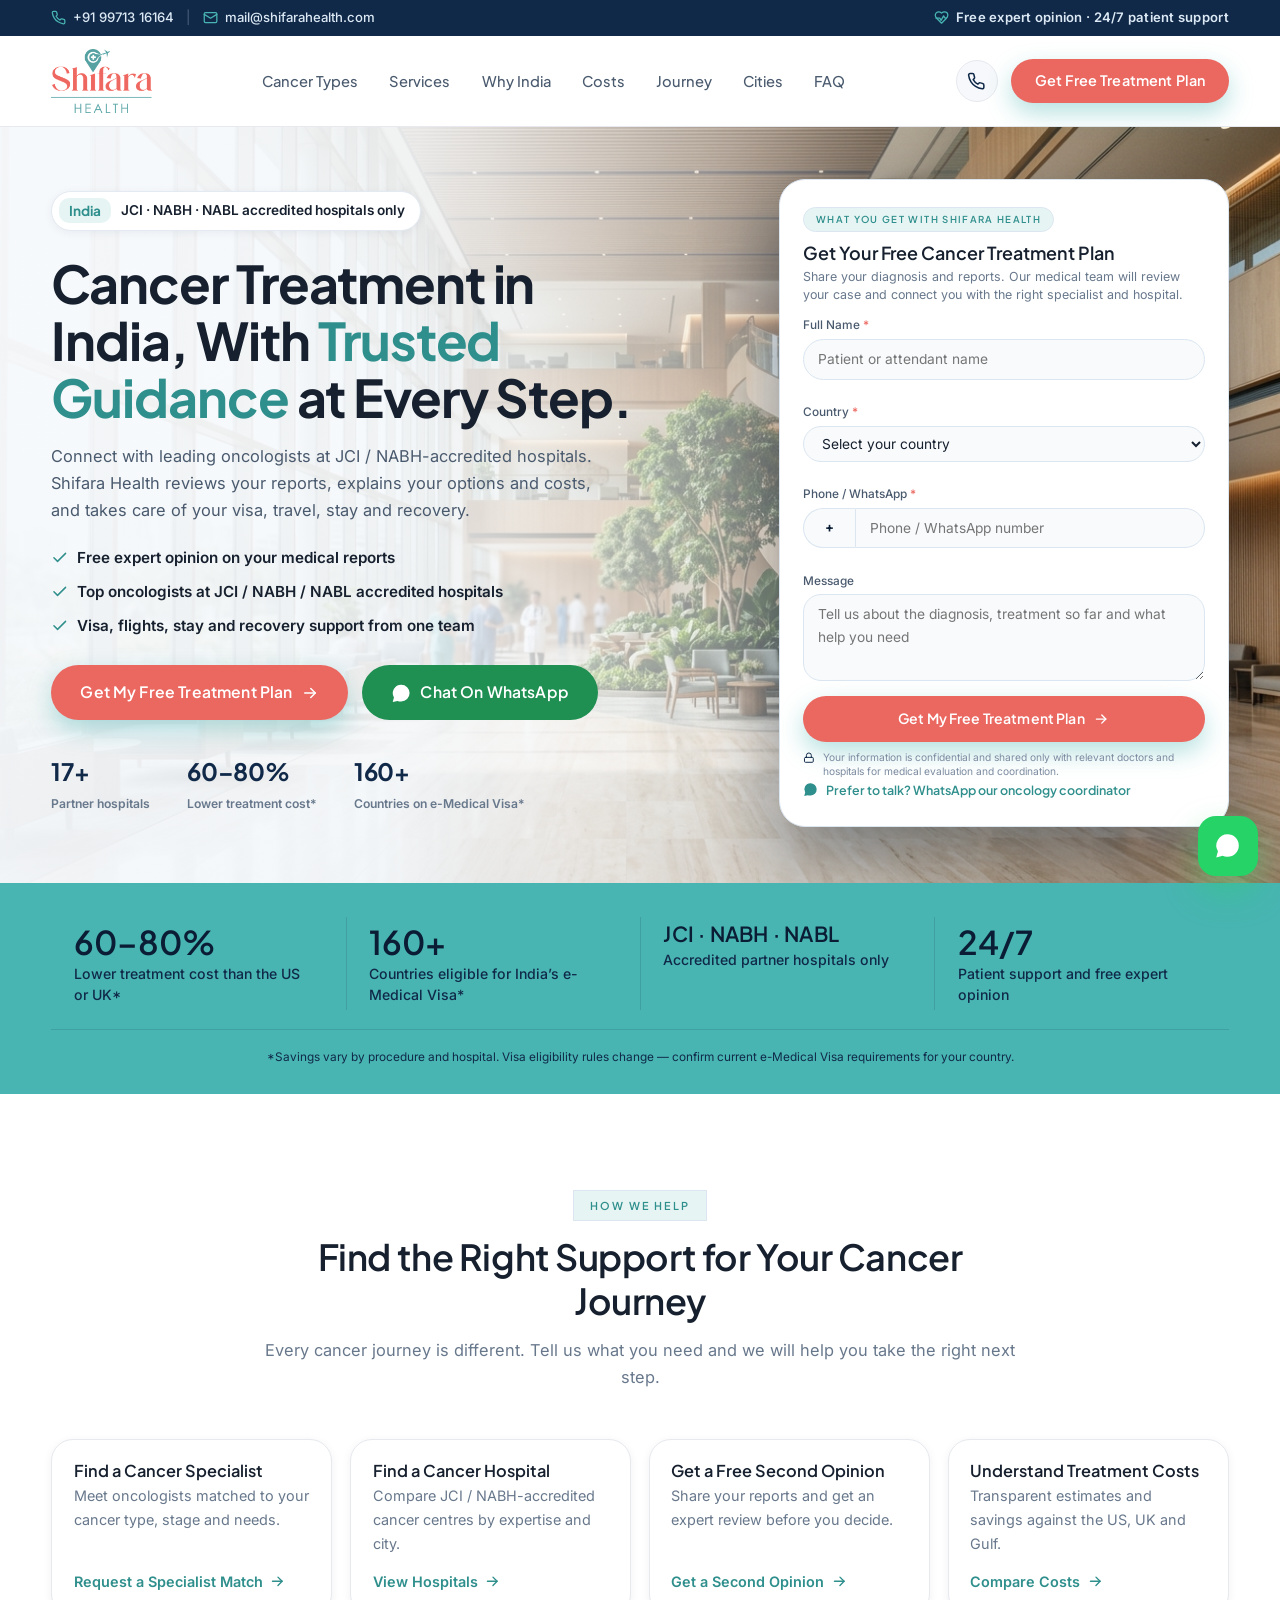
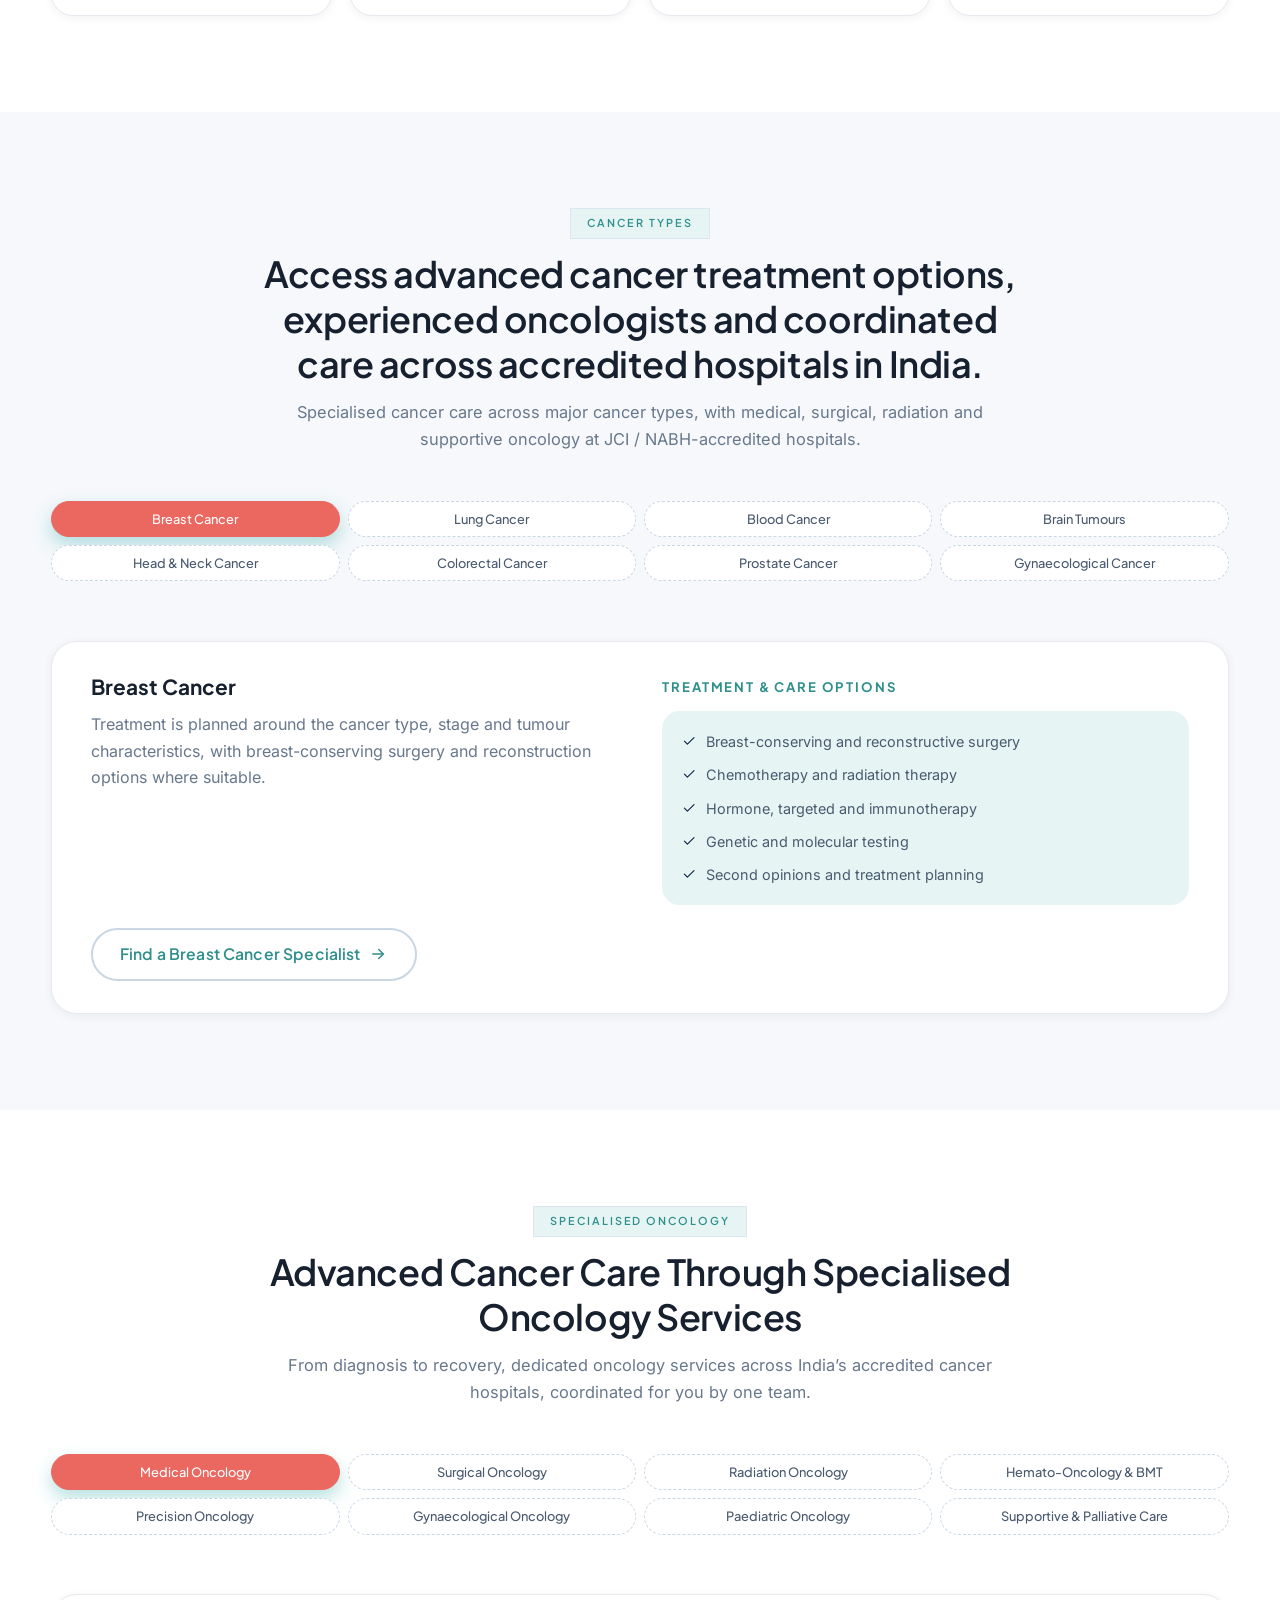
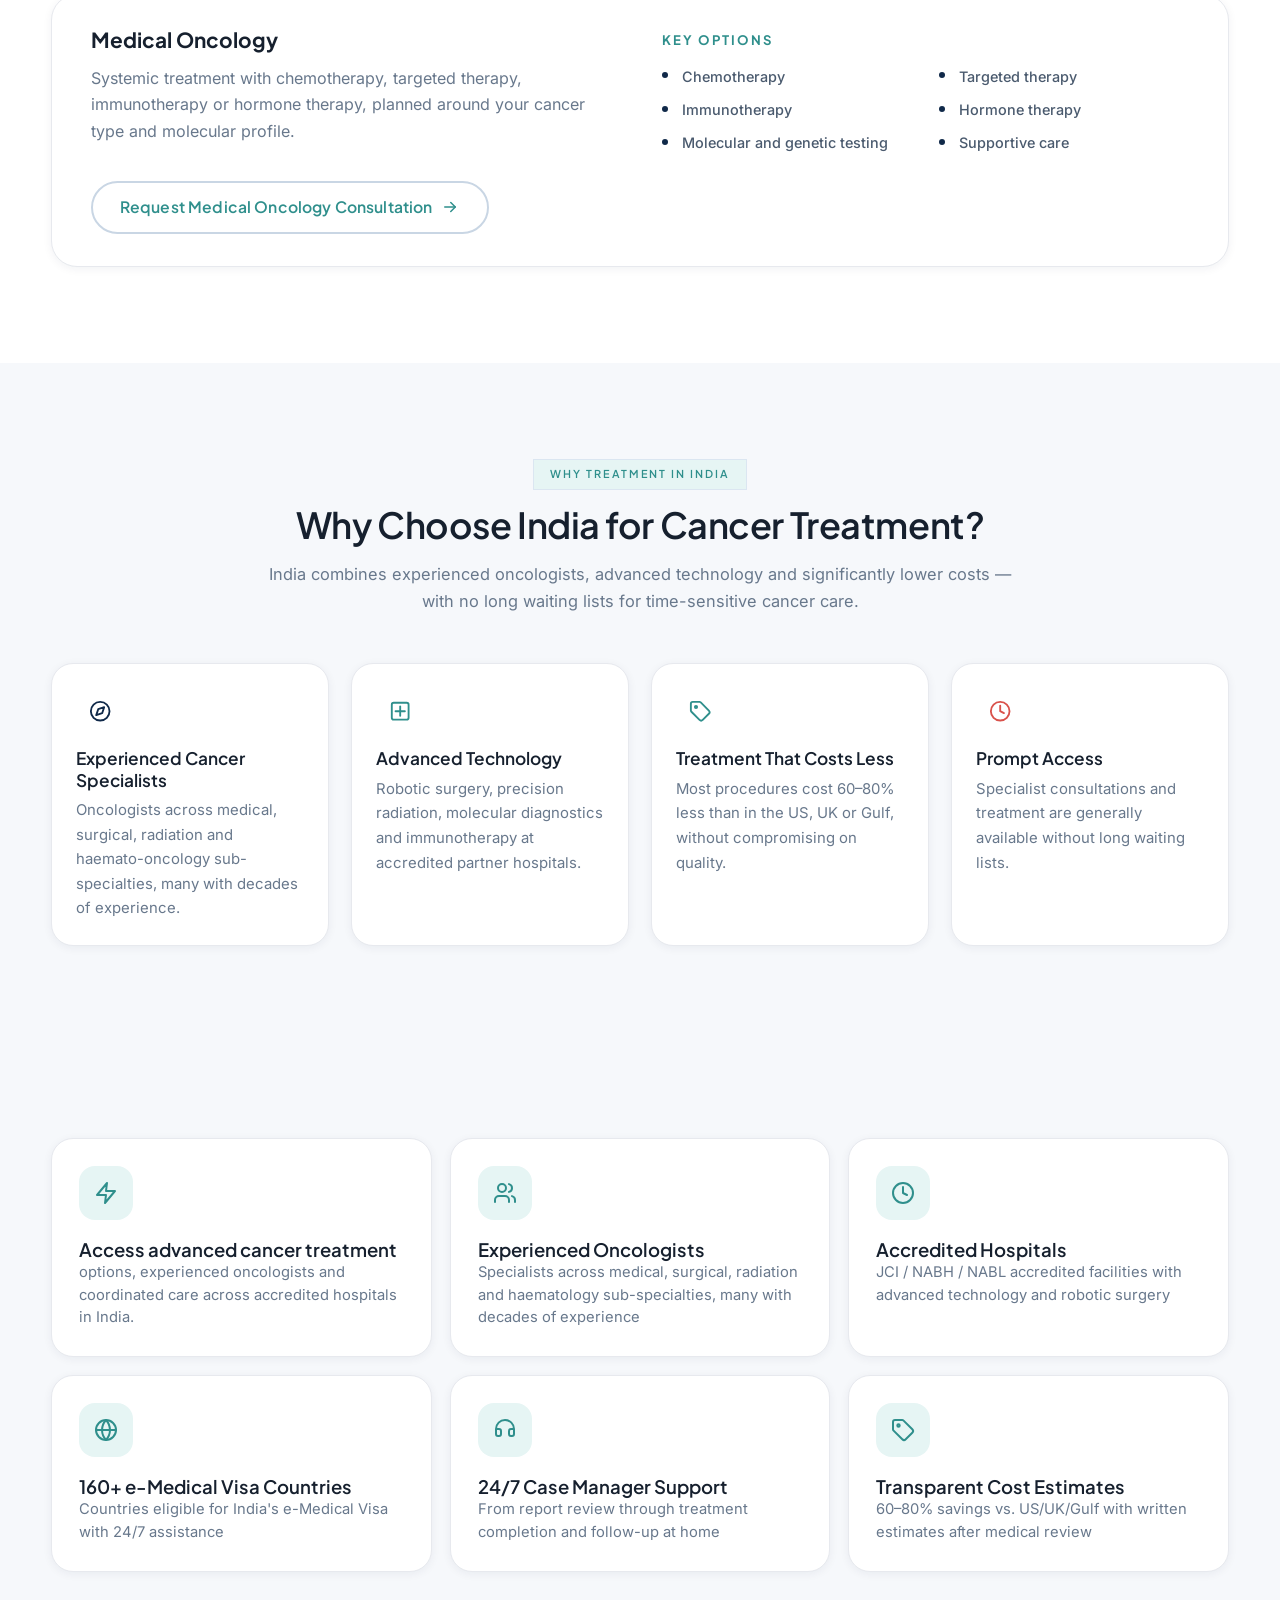
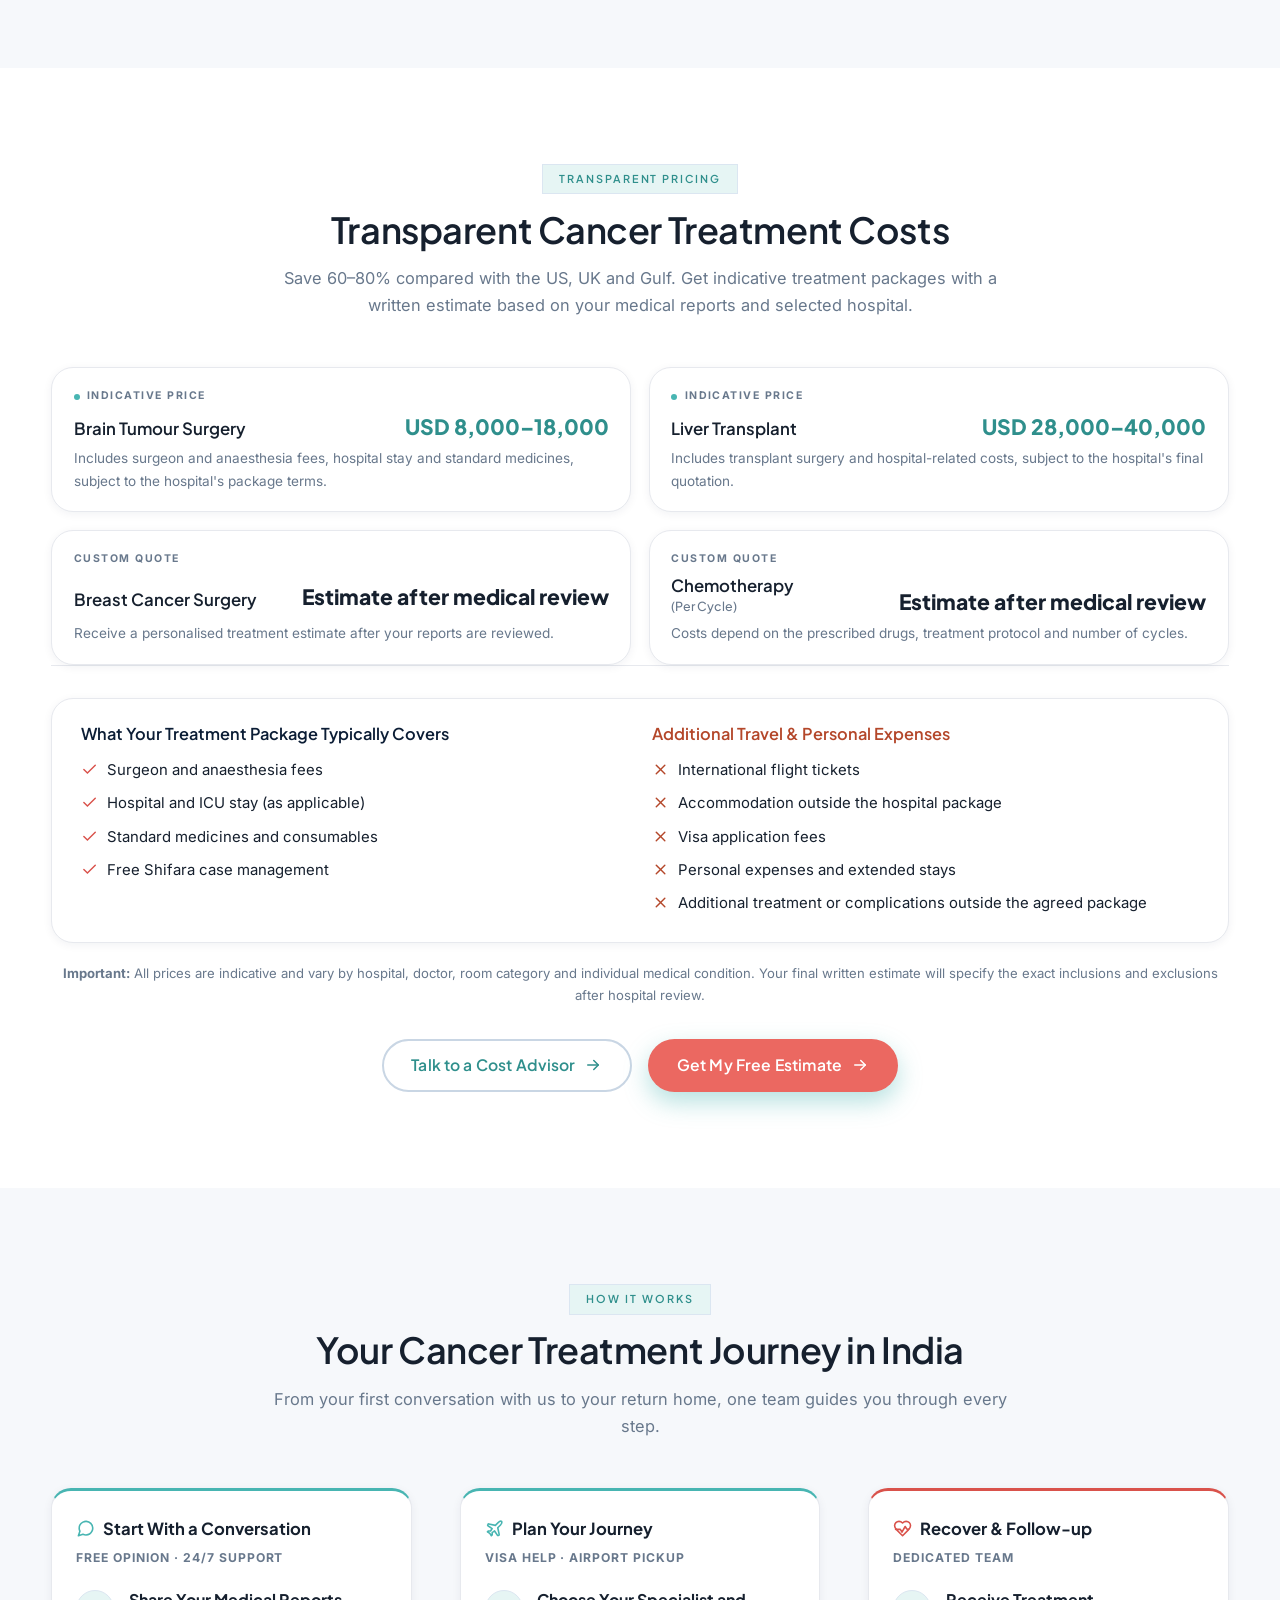
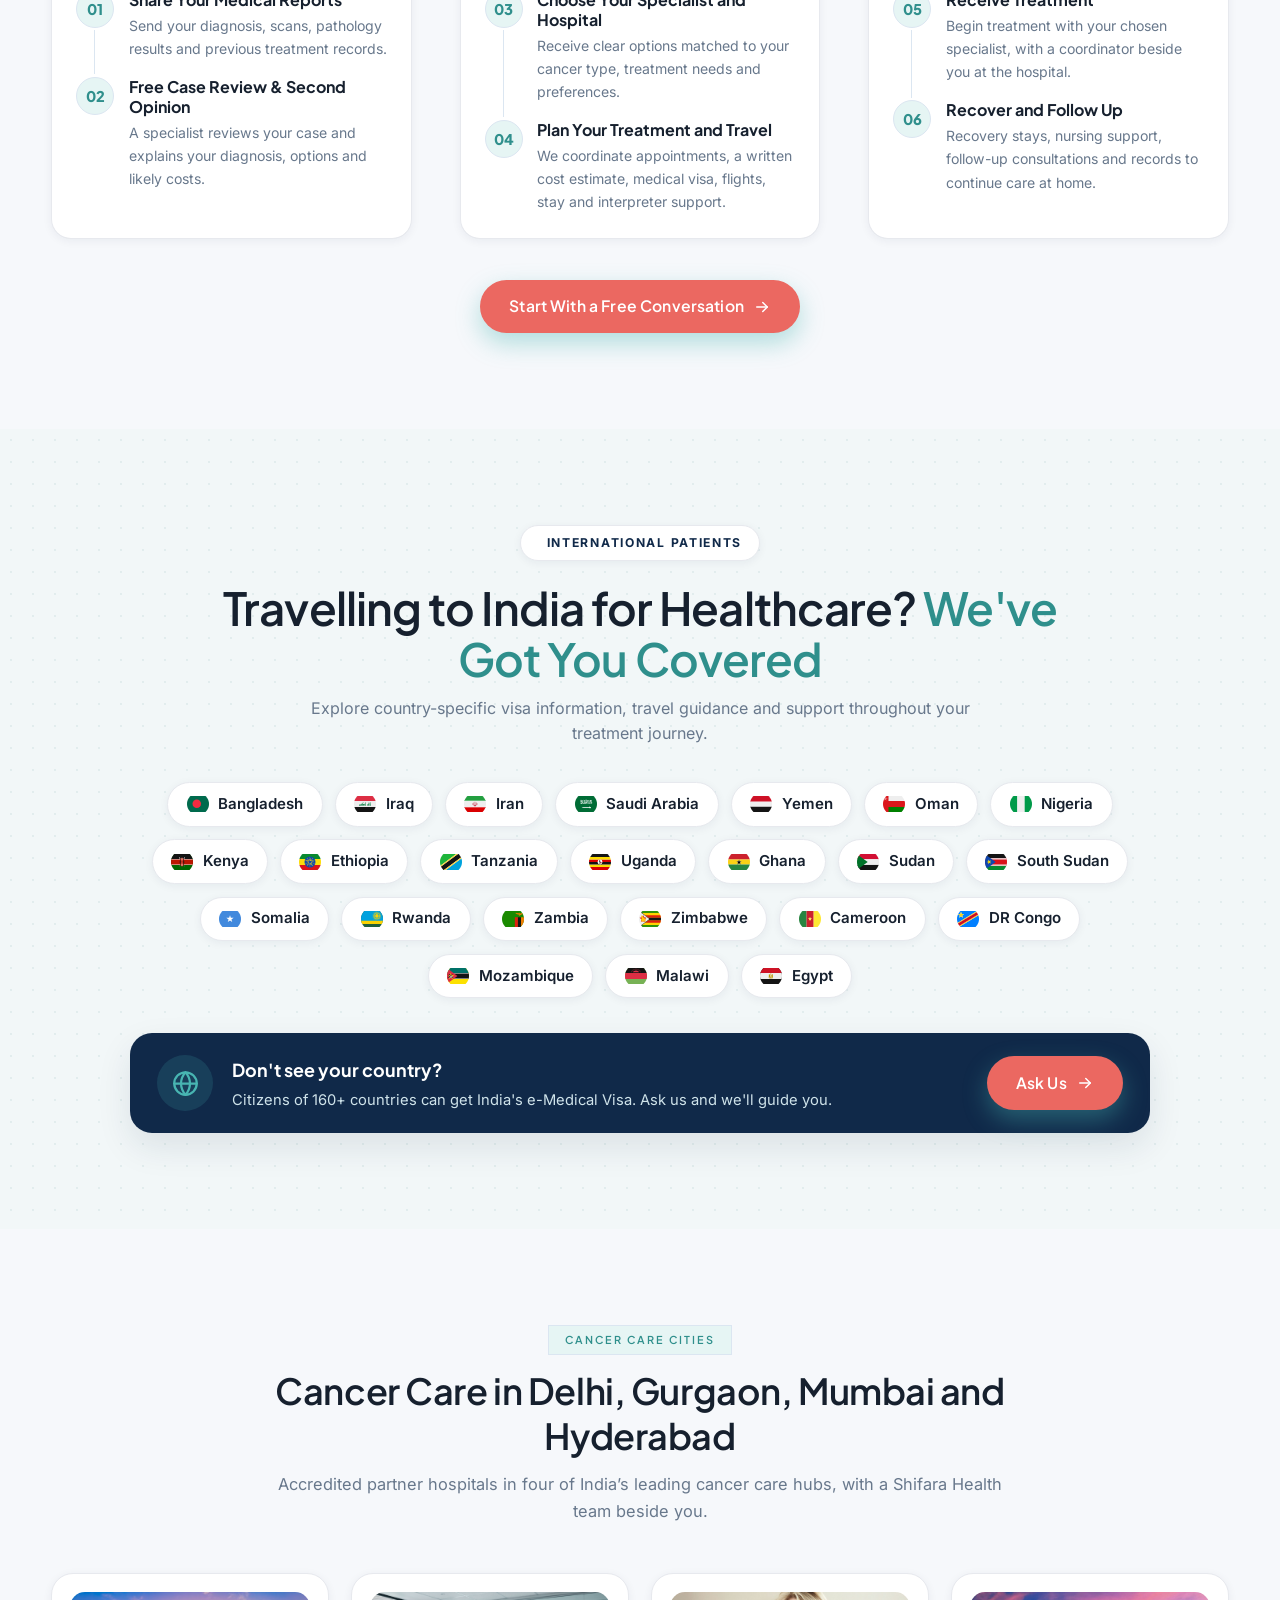
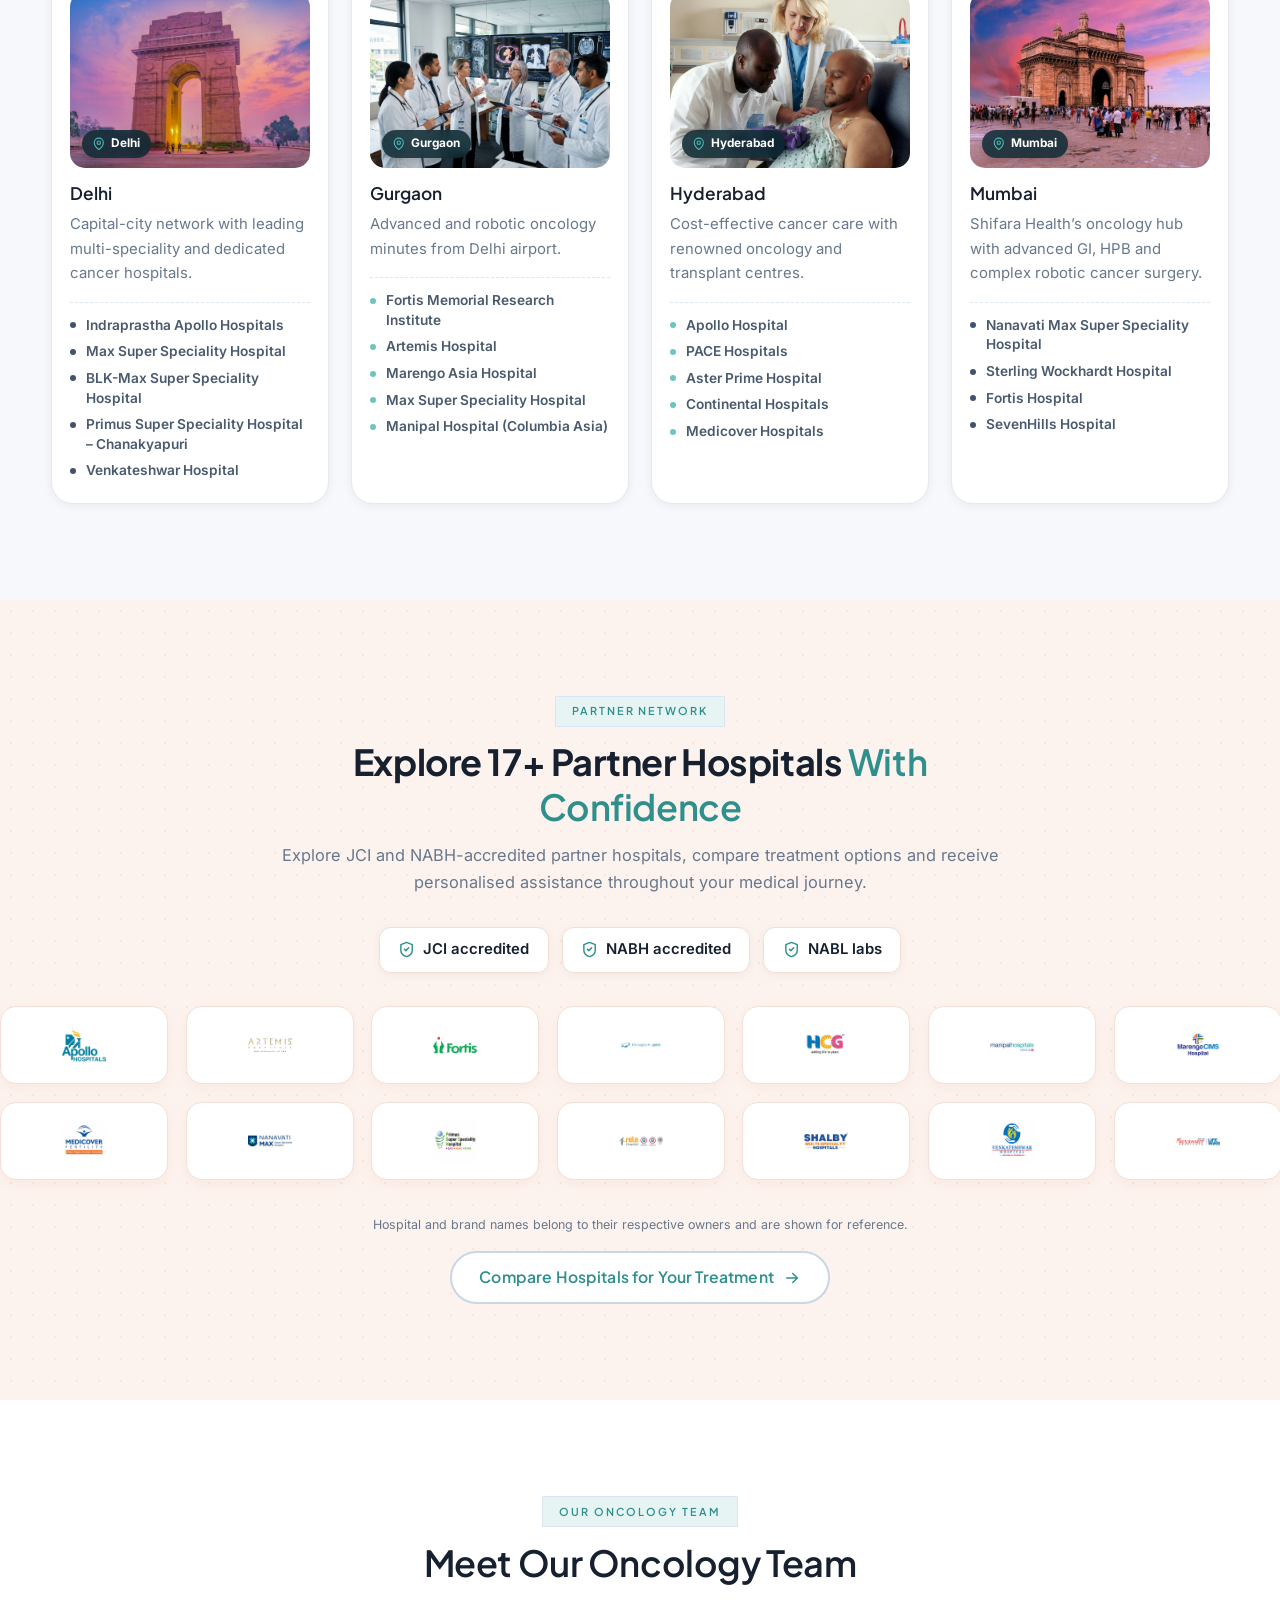
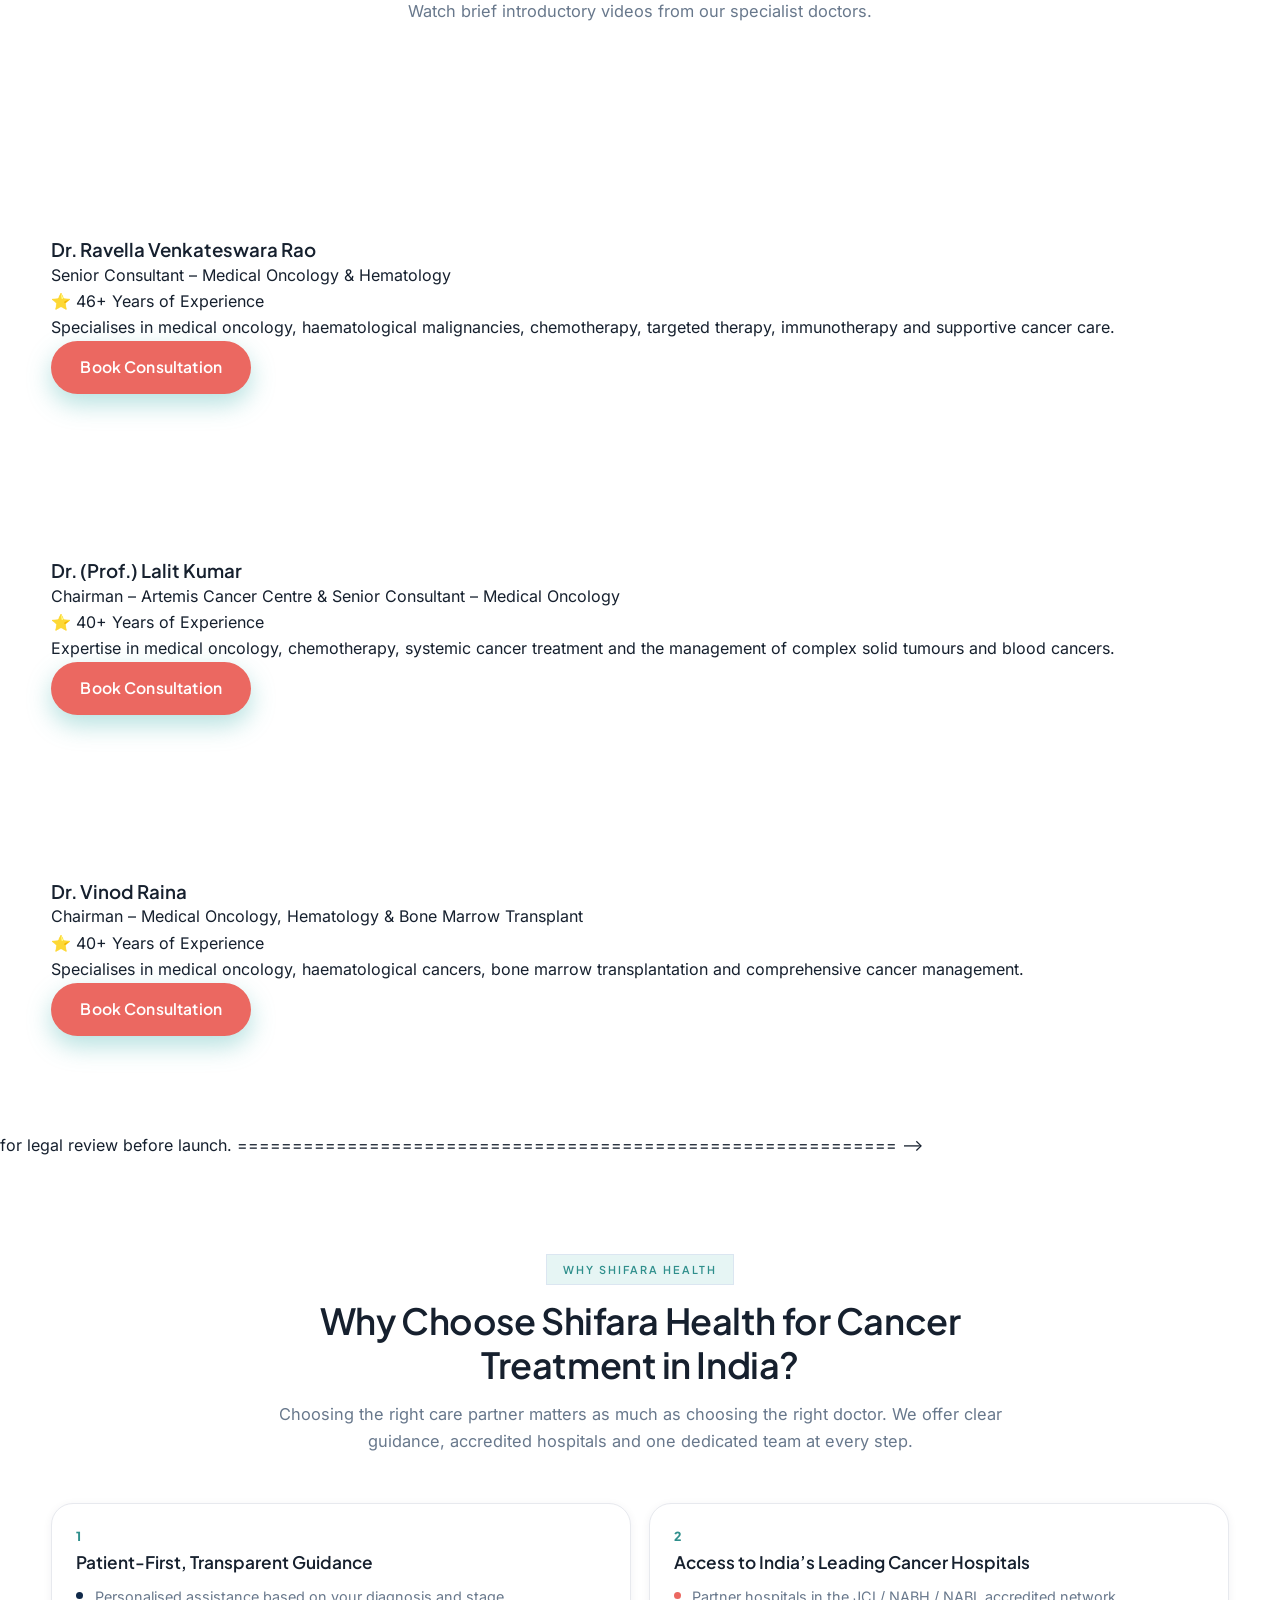
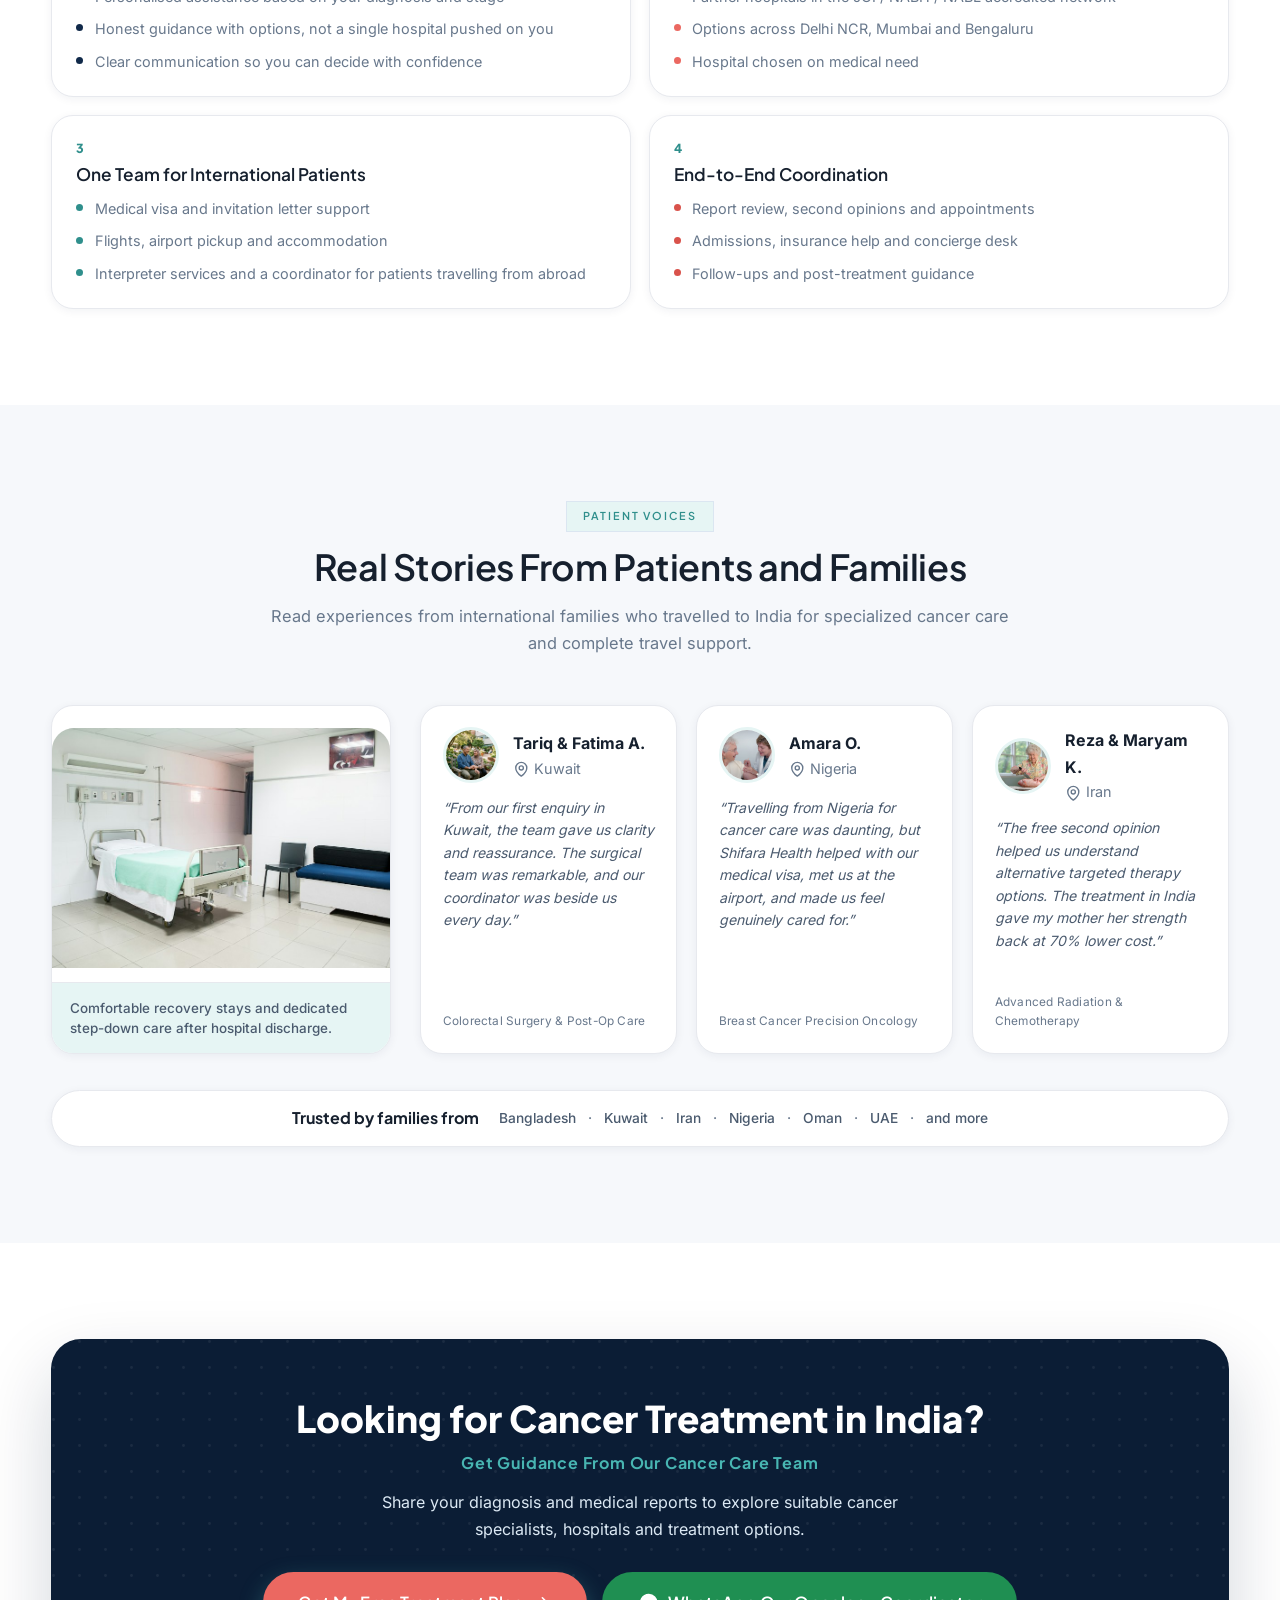
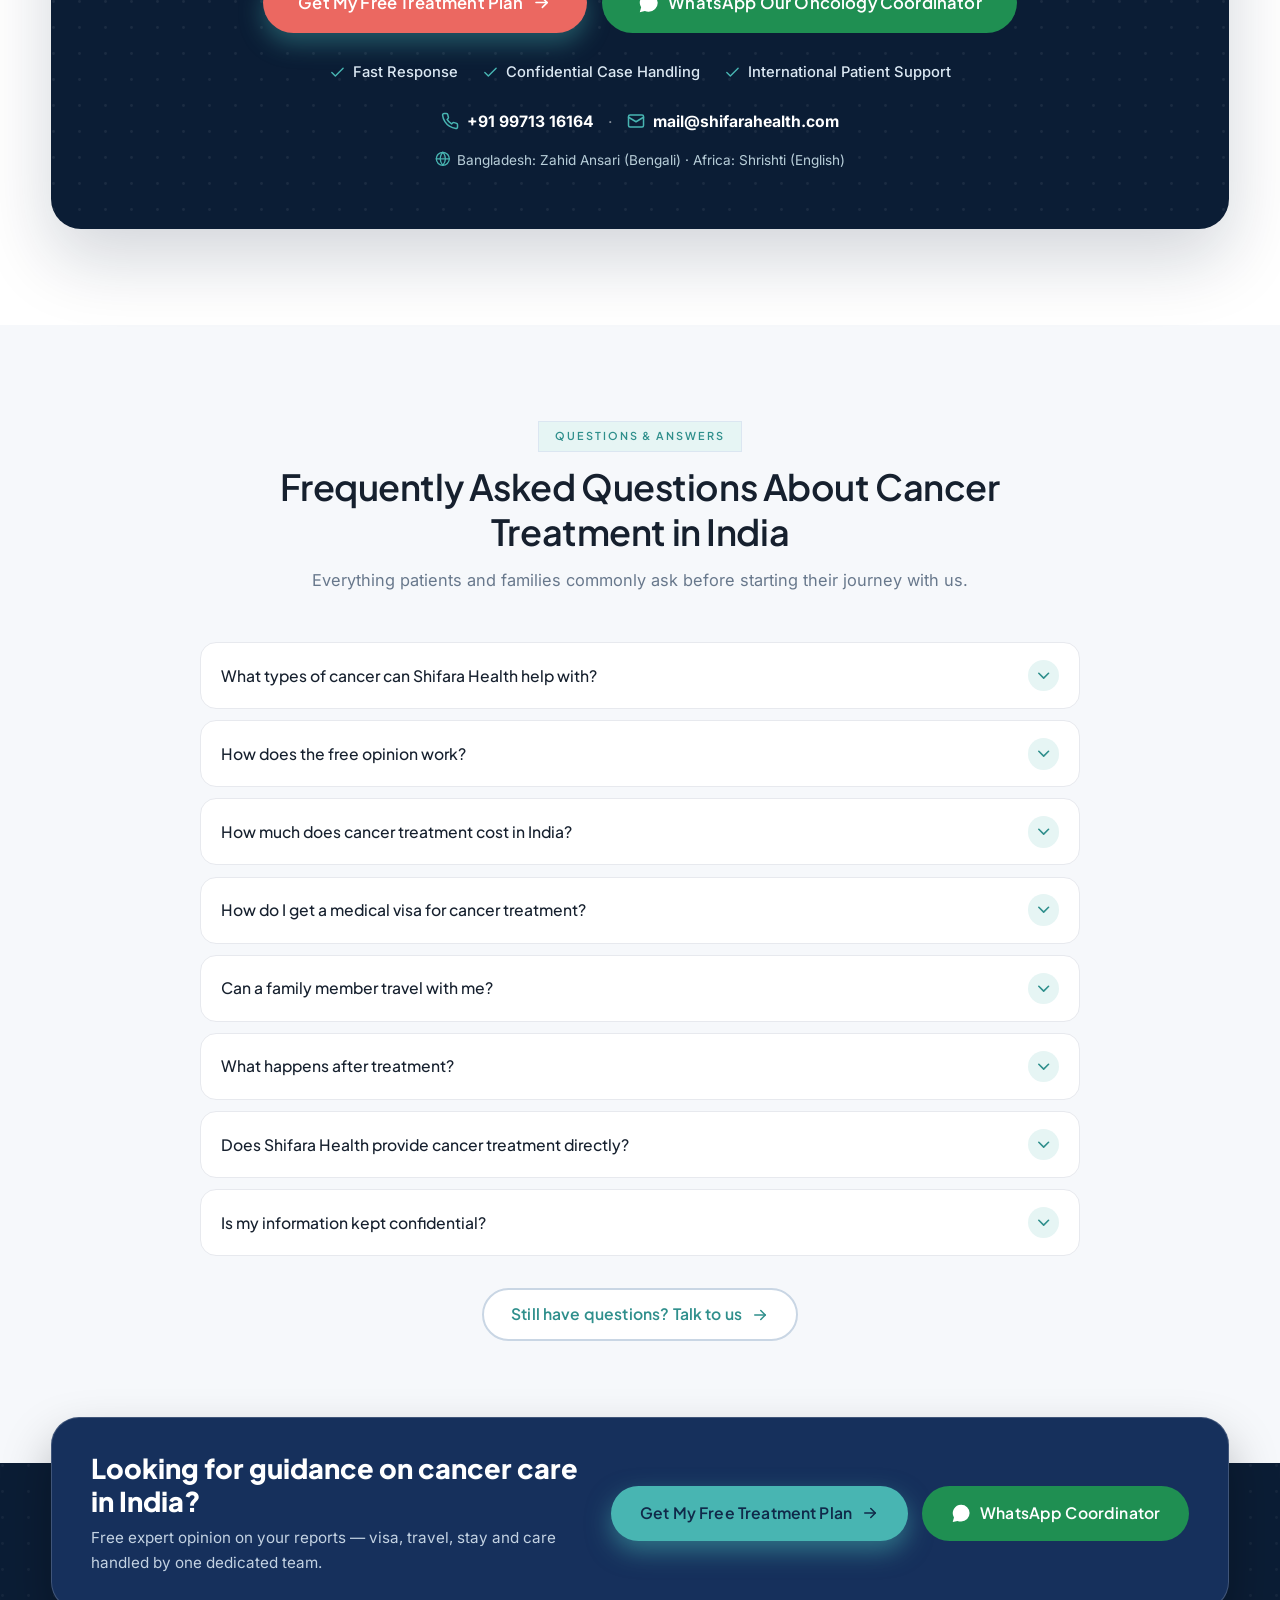
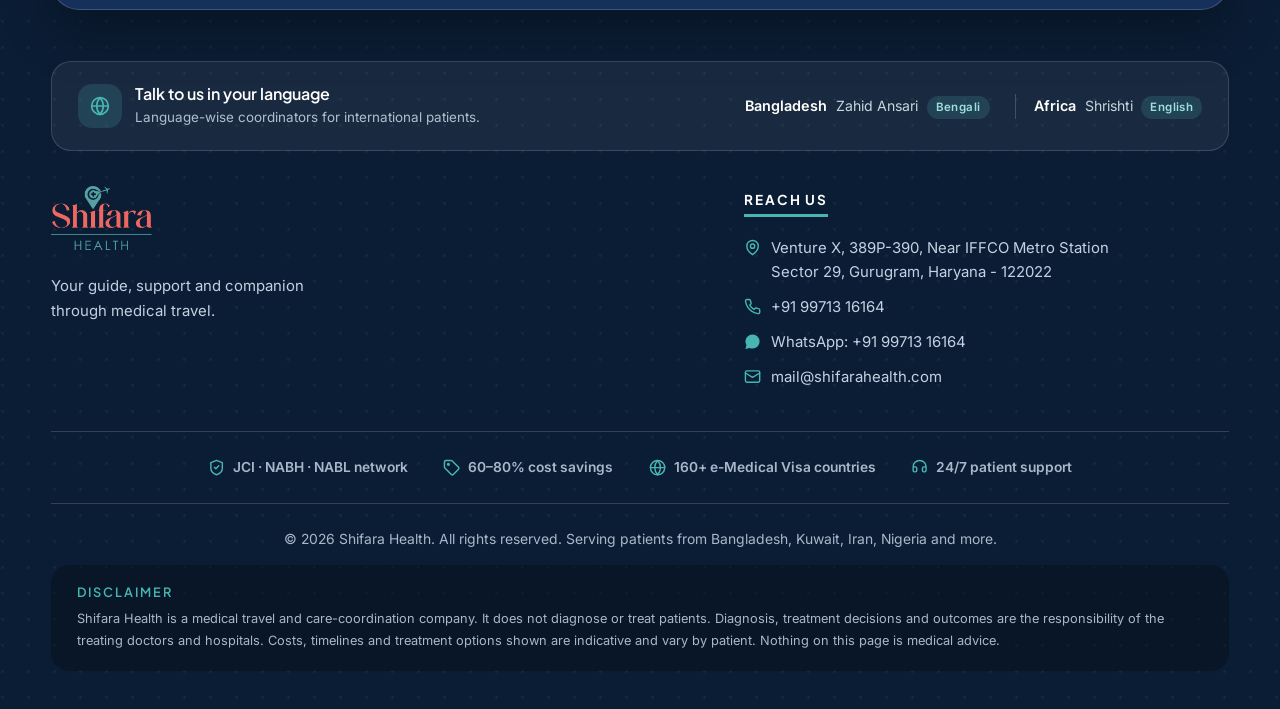
==== commit 273c9a7f: "Update cancer-treatment landing page: subheadline, USP strip, doctors videos, address" ====
--- a/cancer-treatment/index.html
+++ b/cancer-treatment/index.html
@@ -235,9 +235,10 @@
             <h2>Get Your Free Cancer Treatment Plan</h2>
             <p class="form-sub">Share your diagnosis and reports. Our medical team will review your case and connect you with the right specialist and hospital.</p>
 
-            <!-- Submissions are stored by Formester (CONFIG.formesterEndpoint in
-                 js/script.js). With JavaScript the form is posted through a hidden
-                 iframe; these attributes keep the native fallback working. -->
+            <!-- Leads are sent to Formester (CONFIG.formesterEndpoint) through a
+                 hidden iframe AND to VS CRM (CONFIG.crmEndpoint) via fetch — see
+                 js/script.js. These attributes keep the no-JS fallback working
+                 (that path posts to Formester only). -->
             <form id="enquiryForm" data-lead-form data-success="formSuccess" novalidate
                   action="https://app.formester.com/forms/FjfwLULn2/submissions"
                   method="POST" enctype="multipart/form-data" accept-charset="UTF-8">
@@ -385,7 +386,7 @@
     <section class="section types" id="cancer-types">
       <div class="container">
         <div class="section-head" data-overline="Cancer Types">
-          <h2>Cancers We Help Patients Seek Treatment For</h2>
+          <h2>Access advanced cancer treatment options, experienced oncologists and coordinated care across accredited hospitals in India.</h2>
           <p>Specialised cancer care across major cancer types, with medical, surgical, radiation and supportive oncology at JCI / NABH-accredited hospitals.</p>
         </div>
 
@@ -676,33 +677,33 @@
         <div class="usp-grid">
           <div class="card usp-card reveal">
             <span class="icon-badge"><svg class="ic" aria-hidden="true"><use href="#i-zap"/></svg></span>
-            <h3>60–80% Savings</h3>
-            <p>Savings vs. the USA, UK and Gulf countries</p>
+            <h3>Access advanced cancer treatment</h3>
+            <p>options, experienced oncologists and coordinated care across accredited hospitals in India.</p>
           </div>
           <div class="card usp-card reveal">
             <span class="icon-badge"><svg class="ic" aria-hidden="true"><use href="#i-users"/></svg></span>
-            <h3>6.4 Lakh+ Patients</h3>
-            <p>International patients treated in India in 2024</p>
+            <h3>Experienced Oncologists</h3>
+            <p>Specialists across medical, surgical, radiation and haematology sub-specialties, many with decades of experience</p>
           </div>
           <div class="card usp-card reveal">
             <span class="icon-badge"><svg class="ic" aria-hidden="true"><use href="#i-clock"/></svg></span>
-            <h3>0 Days Waiting</h3>
-            <p>No waiting list for most planned surgeries</p>
+            <h3>Accredited Hospitals</h3>
+            <p>JCI / NABH / NABL accredited facilities with advanced technology and robotic surgery</p>
           </div>
           <div class="card usp-card reveal">
             <span class="icon-badge"><svg class="ic" aria-hidden="true"><use href="#i-globe"/></svg></span>
-            <h3>160+ Countries</h3>
-            <p>Countries eligible for India's e-Medical Visa</p>
+            <h3>160+ e-Medical Visa Countries</h3>
+            <p>Countries eligible for India's e-Medical Visa with 24/7 assistance</p>
           </div>
           <div class="card usp-card reveal">
             <span class="icon-badge"><svg class="ic" aria-hidden="true"><use href="#i-headset"/></svg></span>
-            <h3>24/7 Support</h3>
-            <p>Case manager assistance before, during and after travel</p>
+            <h3>24/7 Case Manager Support</h3>
+            <p>From report review through treatment completion and follow-up at home</p>
           </div>
           <div class="card usp-card reveal">
             <span class="icon-badge"><svg class="ic" aria-hidden="true"><use href="#i-tag"/></svg></span>
-            <h3>Free Cost Estimate</h3>
-            <p>Treatment plan and cost estimate with no obligation</p>
+            <h3>Transparent Cost Estimates</h3>
+            <p>60–80% savings vs. US/UK/Gulf with written estimates after medical review</p>
           </div>
         </div>
       </div>
@@ -1074,6 +1075,61 @@
     <!-- ==========================================================
          SECTION 13 — WHY CHOOSE SHIFARA HEALTH
          Claim wording marked [CONFIRM] in the doc is commented below
+
+<!-- ==========================================================
+      DOCTORS VIDEO SECTION — per doc: "Add Doctors videos as well on the landing pages"
+      Build: 3-column grid of doctor cards with YouTube embed placeholders.
+      Replace the YouTube video IDs below with actual links when provided.
+   ============================================================ -->
+   <section class="section doctors-videos" id="doctors-videos">
+     <div class="container">
+       <div class="section-head" data-overline="Our Oncology Team">
+         <h2>Meet Our Oncology Team</h2>
+         <p>Watch brief introductory videos from our specialist doctors.</p>
+       </div>
+
+       <div class="video-grid">
+         <article class="video-card reveal">
+           <div class="video-thumb">
+             <iframe width="280" height="158" src="https://www.youtube.com/shorts/-RPti8E3eyI" title="Dr. Ravella Venkateswara Rao" frameborder="0" allow="accelerometer; autoplay; clipboard-write; encrypted-media; gyroscope; picture-in-picture" allowfullscreen></iframe>
+           </div>
+           <div class="video-info">
+             <h3>Dr. Ravella Venkateswara Rao</h3>
+             <p>Senior Consultant – Medical Oncology & Hematology</p>
+              <p>⭐ 46+ Years of Experience</p>
+              <p>Specialises in medical oncology, haematological malignancies, chemotherapy, targeted therapy, immunotherapy and supportive cancer care.</p>
+              <a class="btn btn-primary btn-sm" href="#contact">Book Consultation</a>
+           </div>
+         </article>
+
+         <article class="video-card reveal">
+           <div class="video-thumb">
+             <iframe width="280" height="158" src="https://www.youtube.com/shorts/fa78wYjVnZY" title="Dr. (Prof.) Lalit Kumar" frameborder="0" allow="accelerometer; autoplay; clipboard-write; encrypted-media; gyroscope; picture-in-picture" allowfullscreen></iframe>
+           </div>
+           <div class="video-info">
+             <h3>Dr. (Prof.) Lalit Kumar</h3>
+             <p>Chairman – Artemis Cancer Centre & Senior Consultant – Medical Oncology</p>
+              <p>⭐ 40+ Years of Experience</p>
+              <p>Expertise in medical oncology, chemotherapy, systemic cancer treatment and the management of complex solid tumours and blood cancers.</p>
+              <a class="btn btn-primary btn-sm" href="#contact">Book Consultation</a>
+           </div>
+         </article>
+
+         <article class="video-card reveal">
+           <div class="video-thumb">
+             <iframe width="280" height="158" src="https://www.youtube.com/shorts/EofvKKrEo7s" title="Dr. Vinod Raina" frameborder="0" allow="accelerometer; autoplay; clipboard-write; encrypted-media; gyroscope; picture-in-picture" allowfullscreen></iframe>
+           </div>
+           <div class="video-info">
+             <h3>Dr. Vinod Raina</h3>
+             <p>Chairman – Medical Oncology, Hematology & Bone Marrow Transplant</p>
+              <p>⭐ 40+ Years of Experience</p>
+              <p>Specialises in medical oncology, haematological cancers, bone marrow transplantation and comprehensive cancer management.</p>
+              <a class="btn btn-primary btn-sm" href="#contact">Book Consultation</a>
+           </div>
+         </article>
+       </div>
+     </div>
+   </section>
          for legal review before launch.
 ============================================================ -->
     <section class="section why-us" id="why-us">
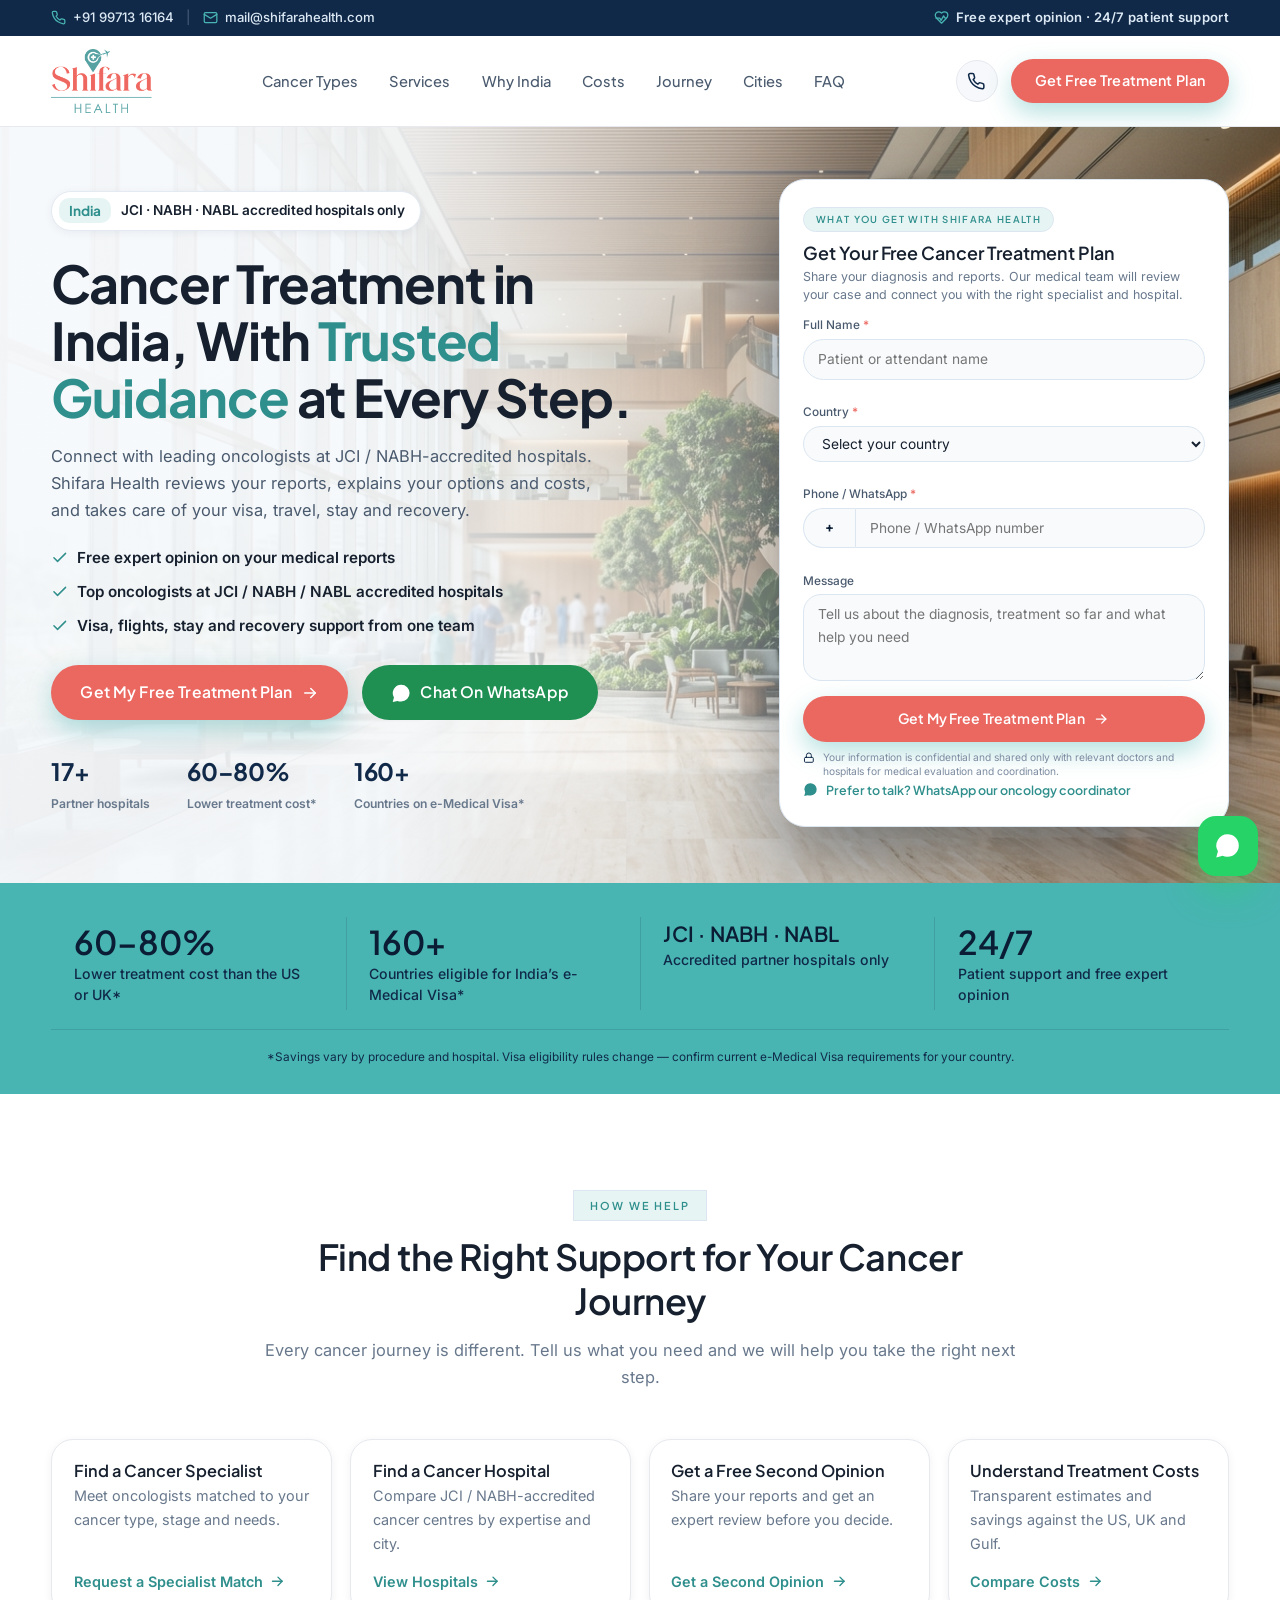
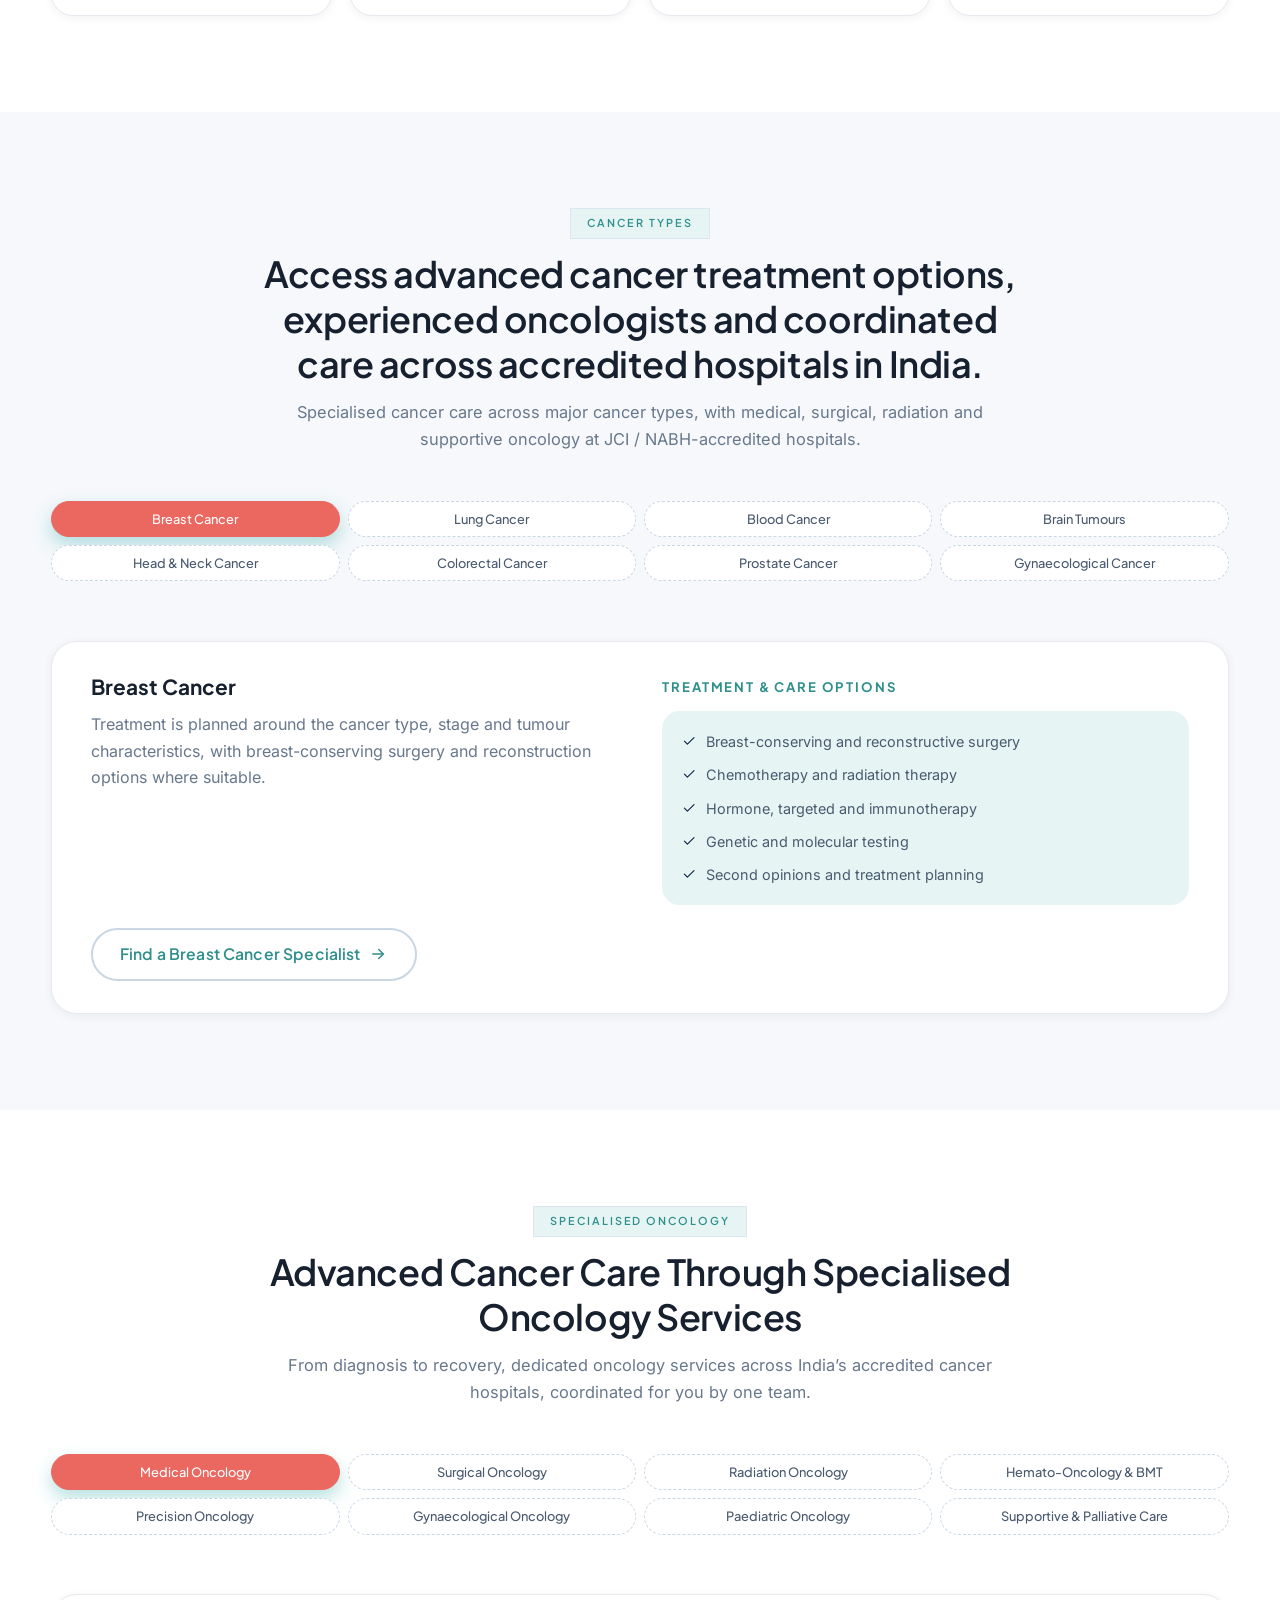
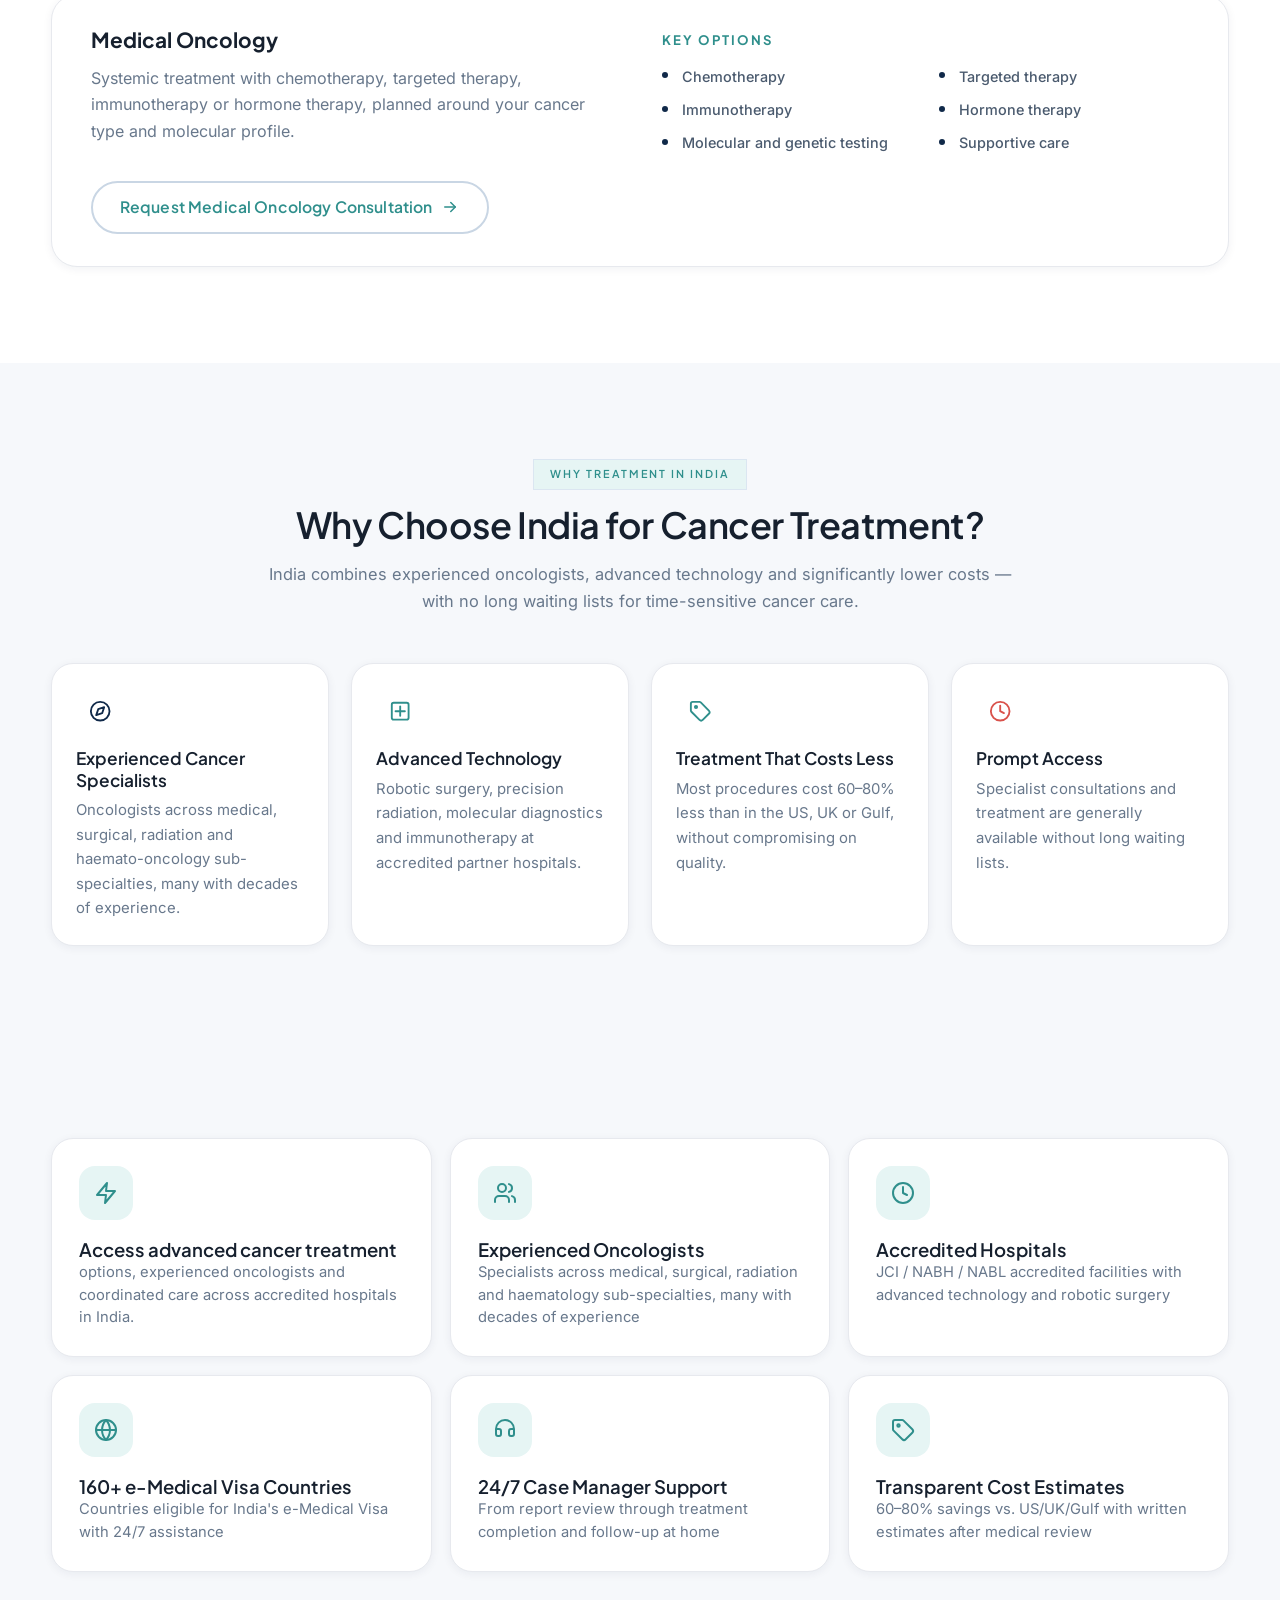
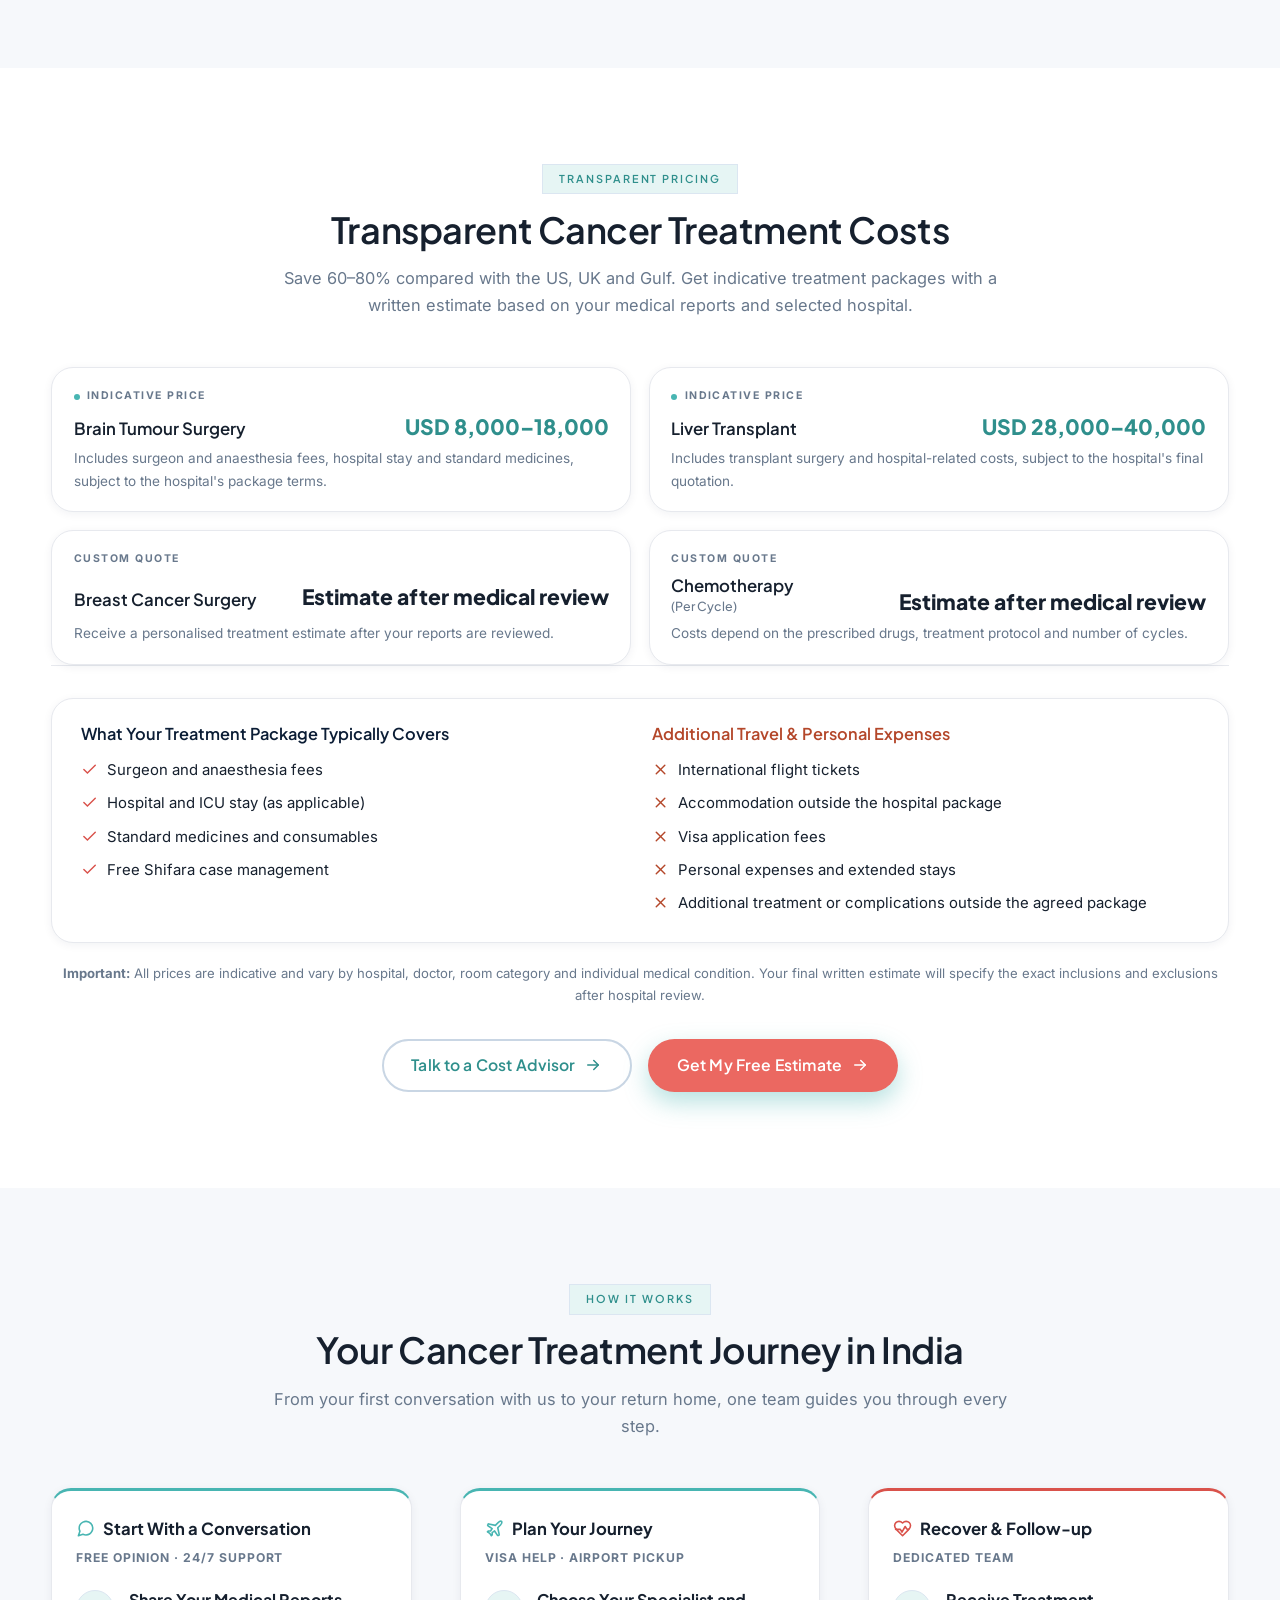
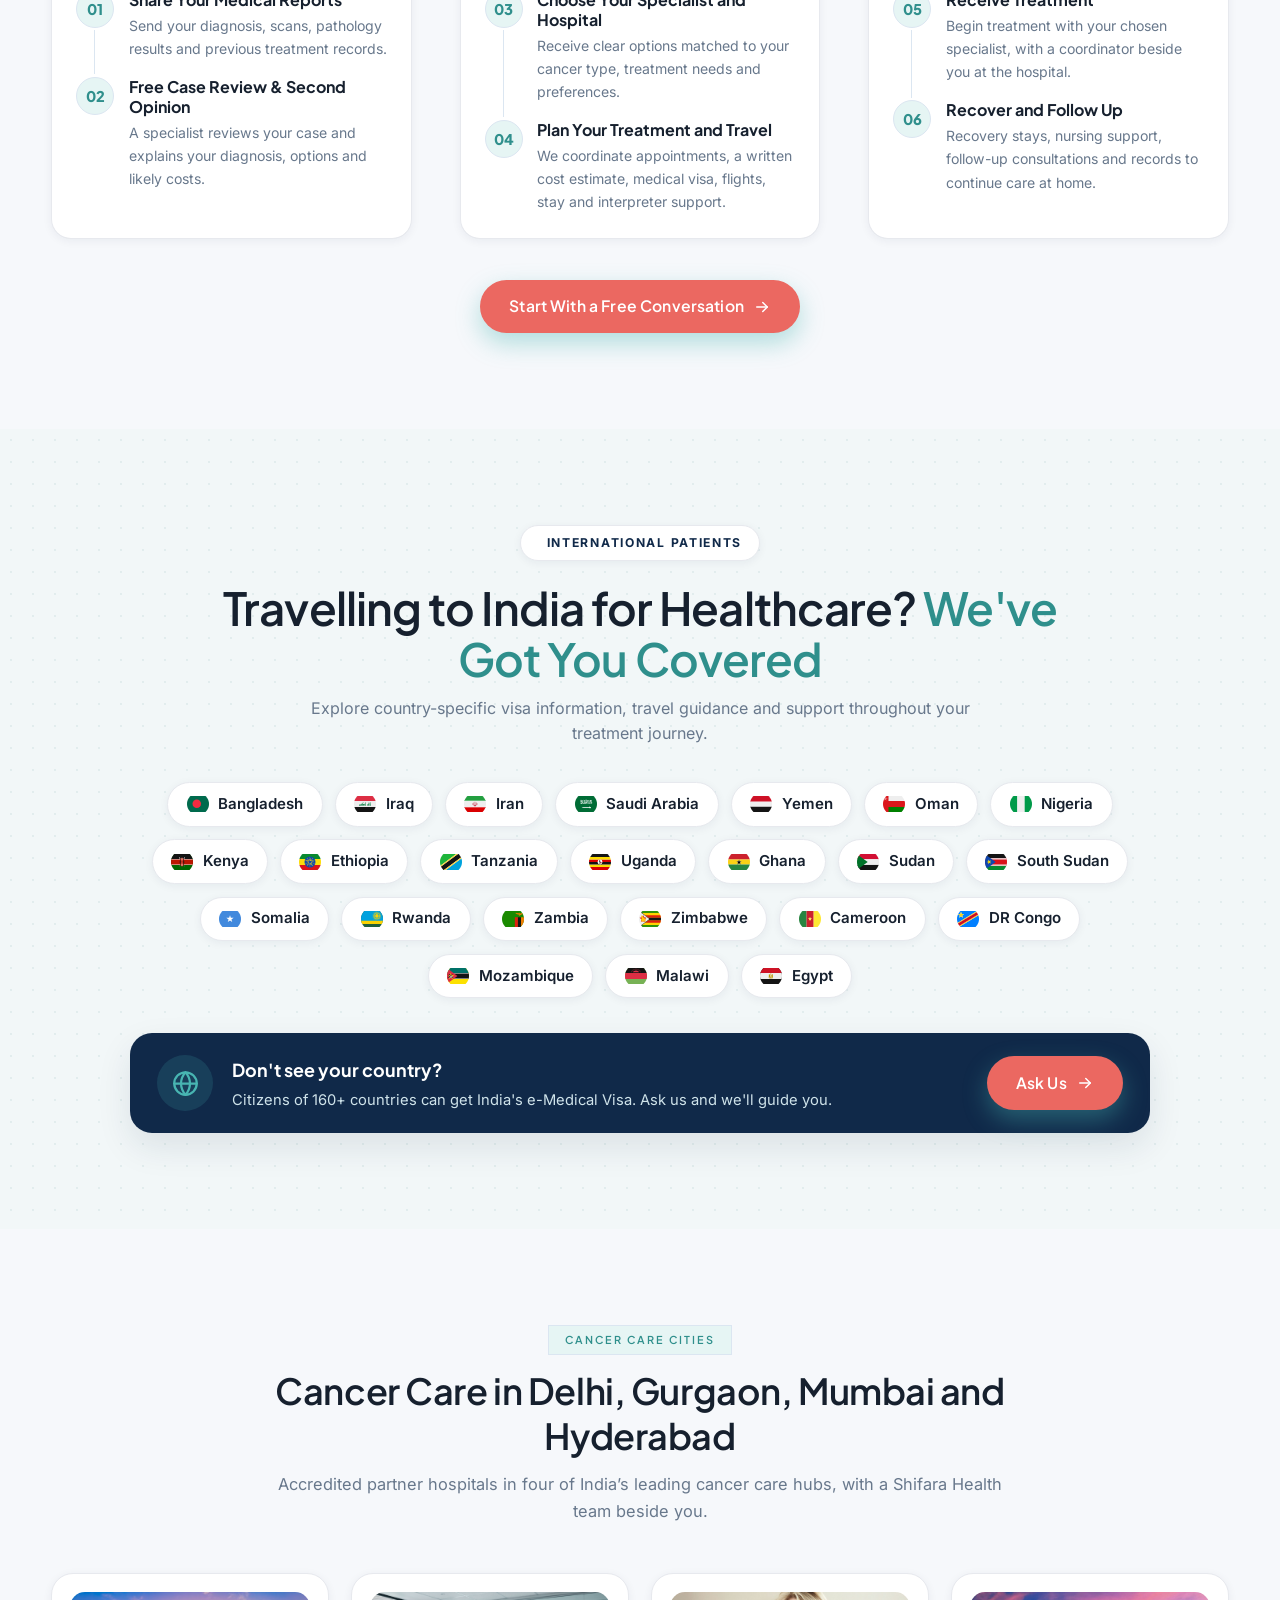
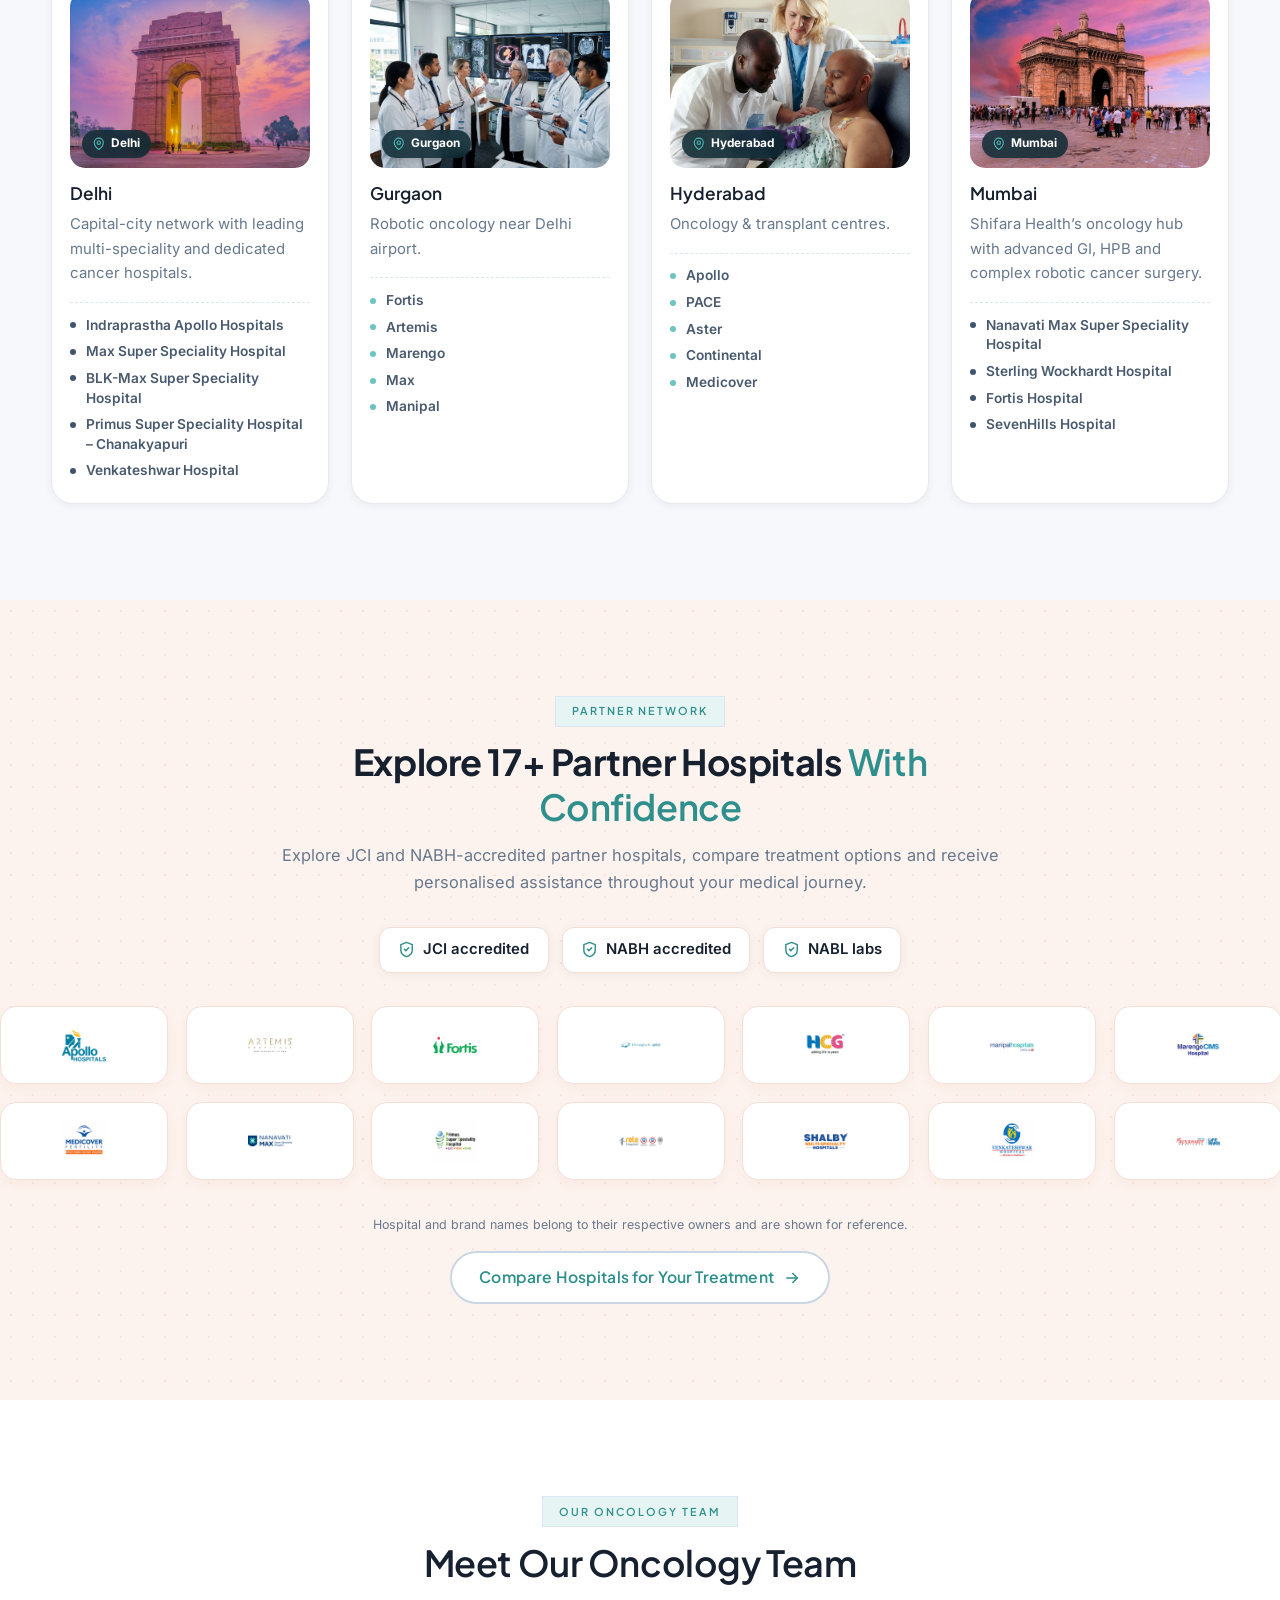
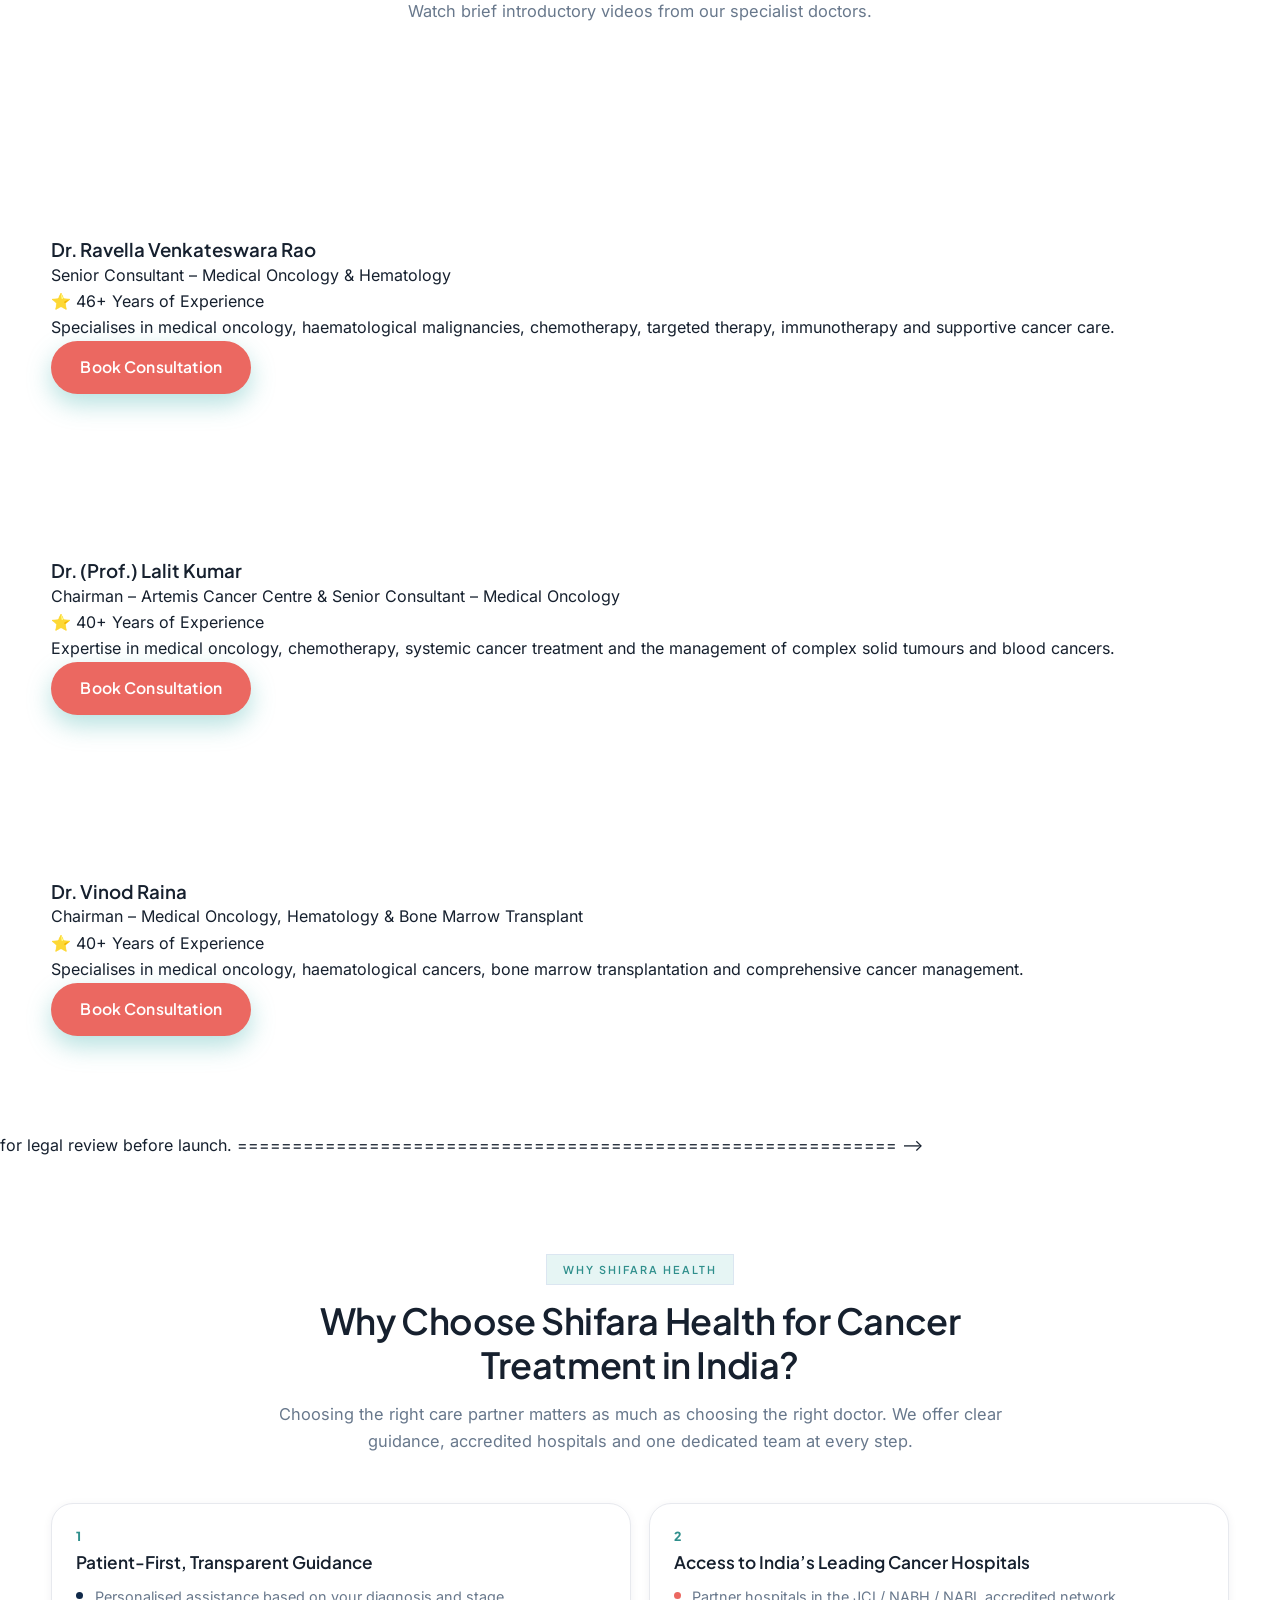
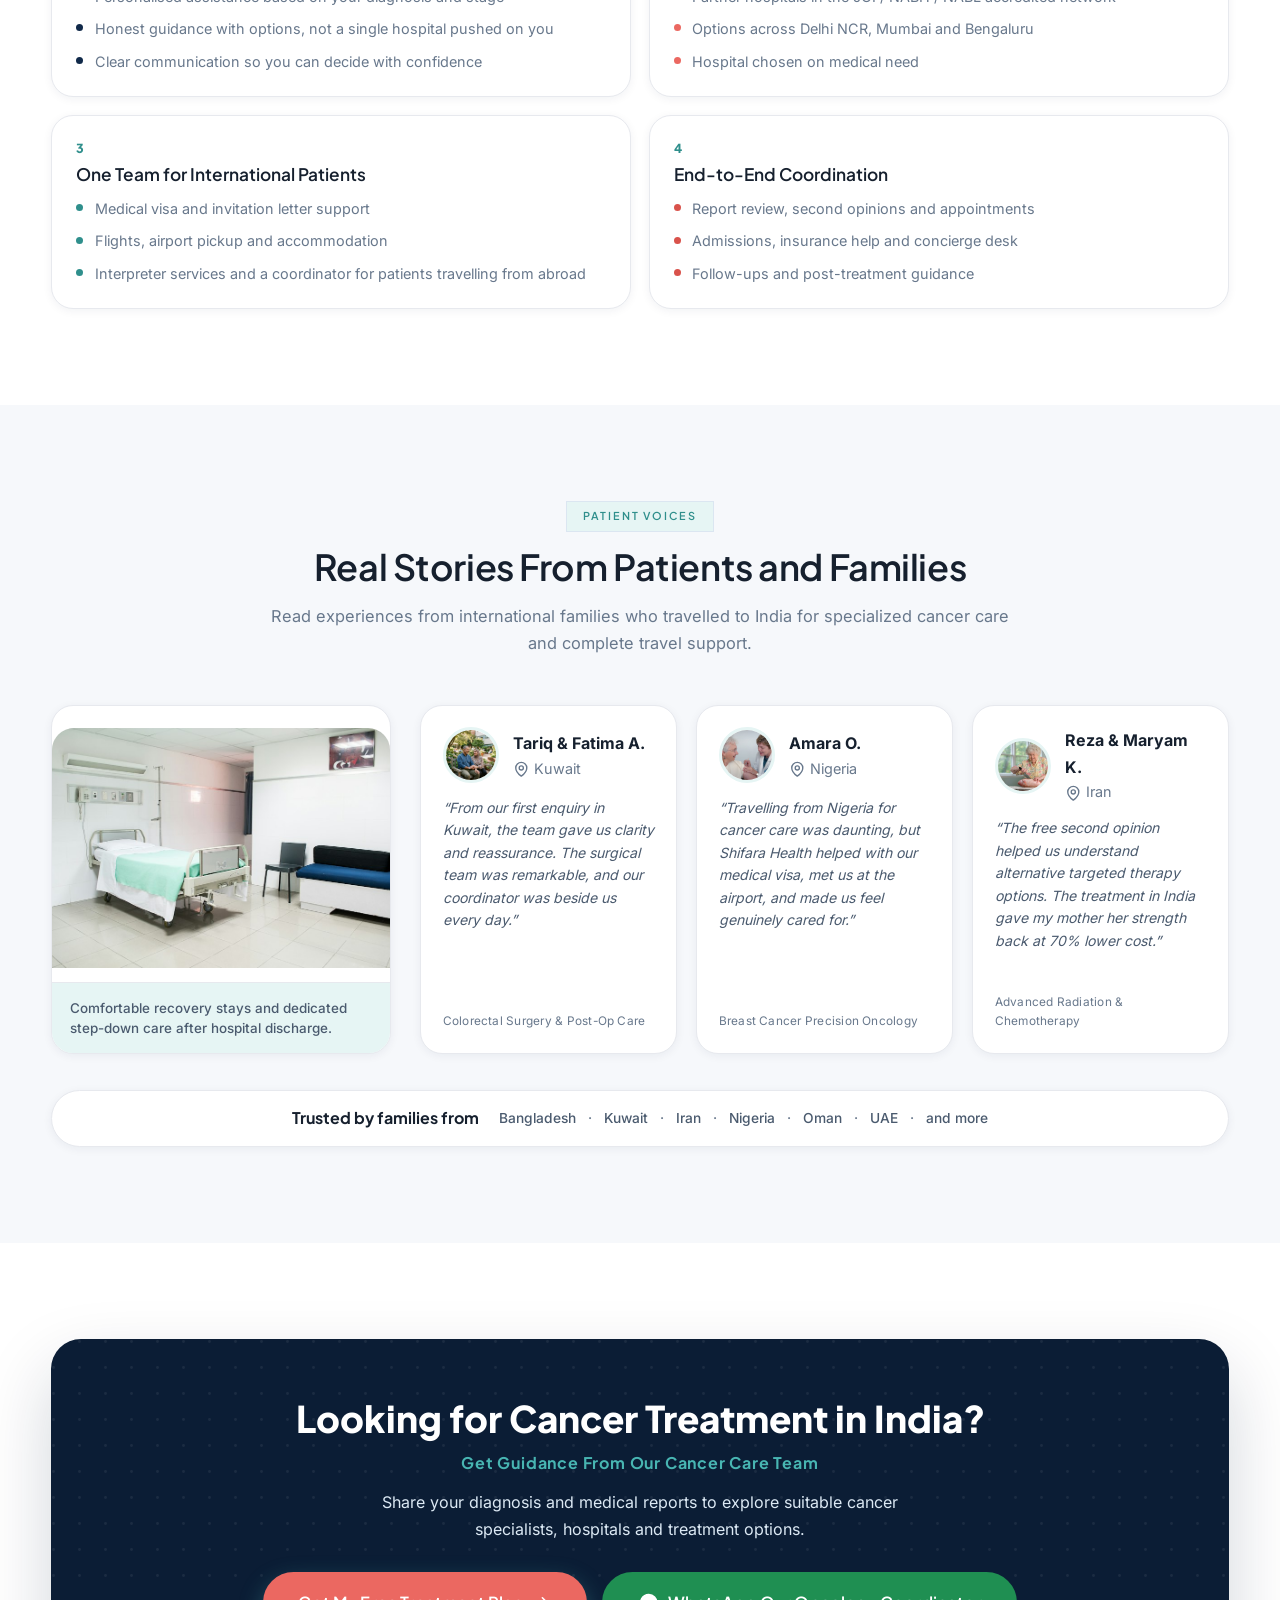
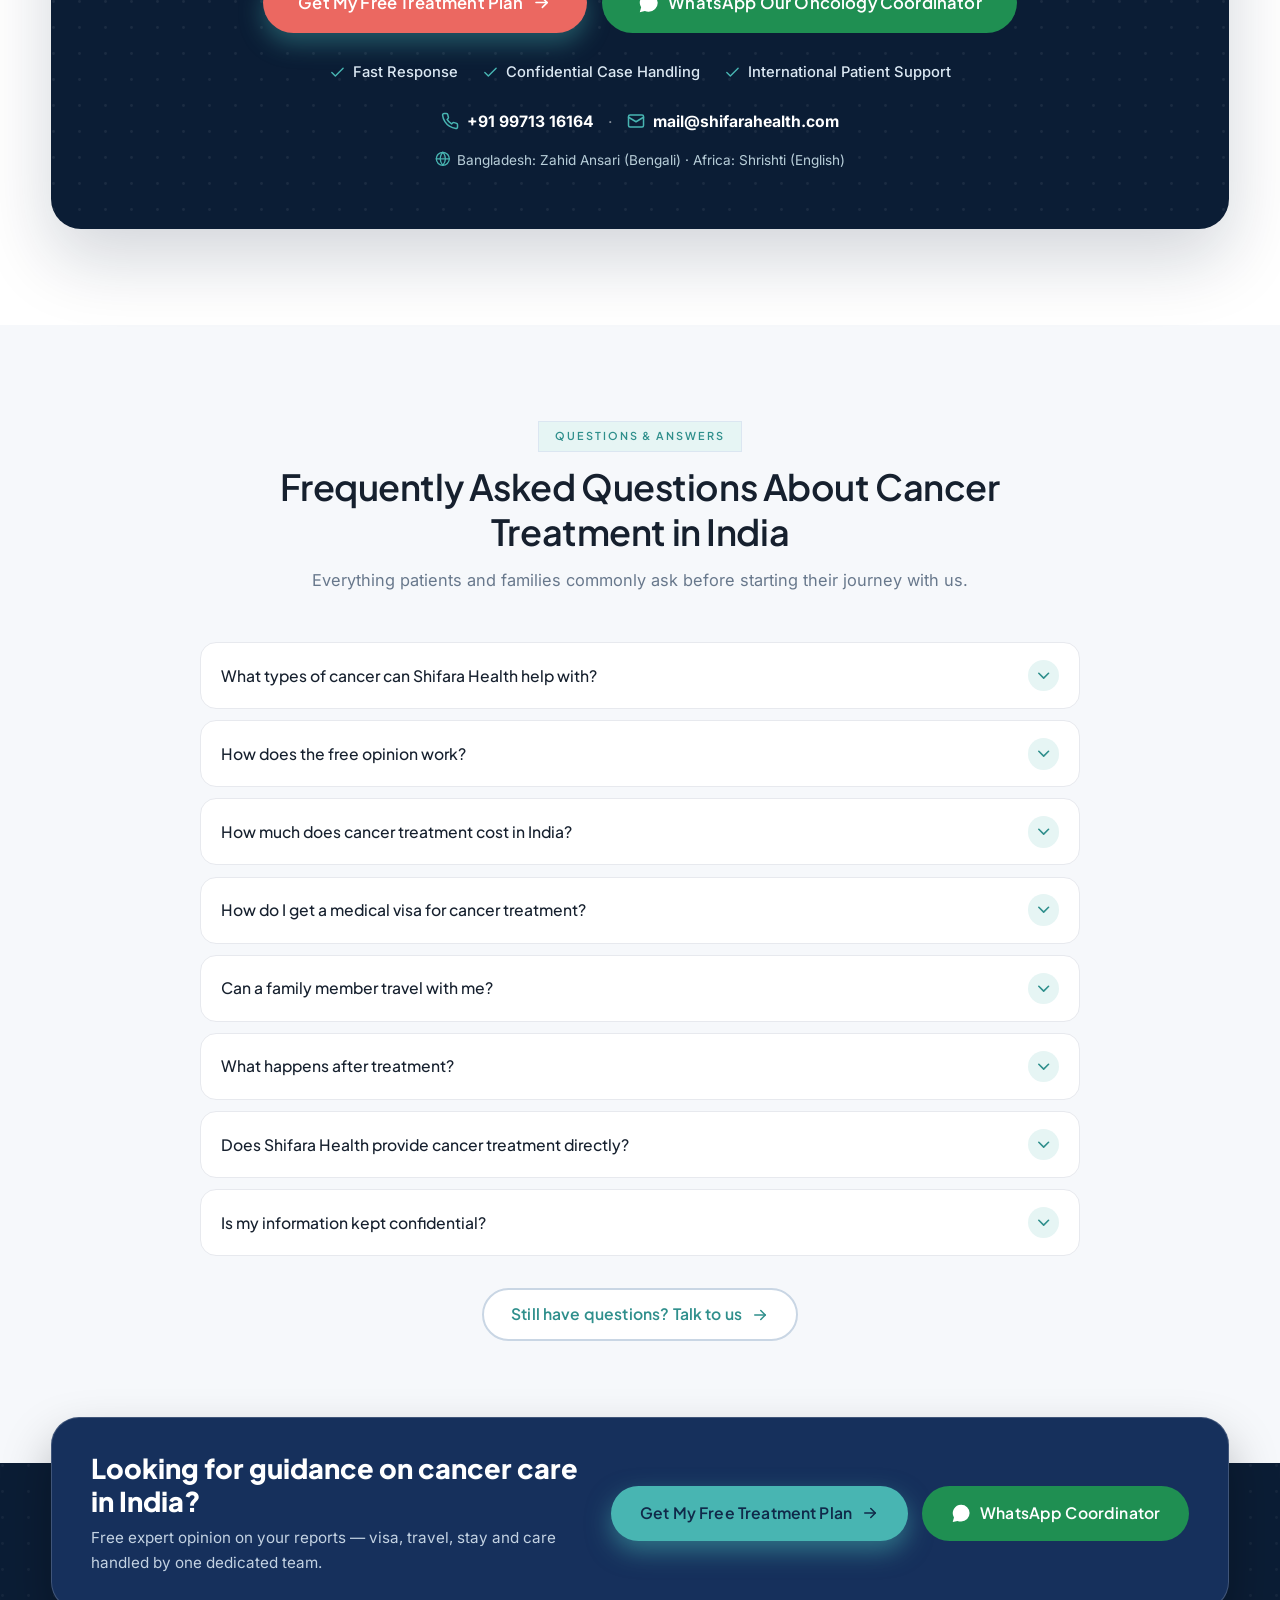
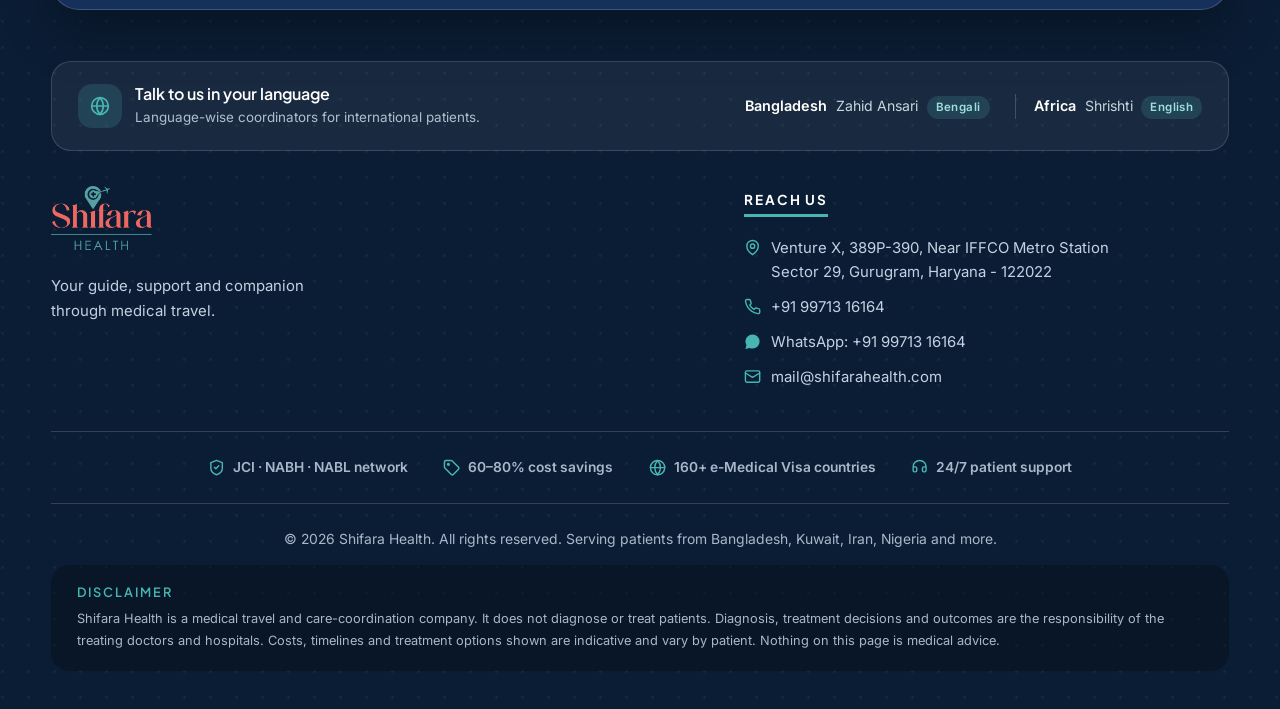
==== commit 9a74cc29: "updated cancer page" ====
--- a/cancer-treatment/index.html
+++ b/cancer-treatment/index.html
@@ -949,13 +949,13 @@
             </div>
             <div class="hub-body">
               <h3>Gurgaon</h3>
-              <p>Advanced and robotic oncology minutes from Delhi airport.</p>
+              <p>Robotic oncology near Delhi airport.</p>
               <ul class="hub-list">
-                <li>Fortis Memorial Research Institute</li>
-                <li>Artemis Hospital</li>
-                <li>Marengo Asia Hospital</li>
-                <li>Max Super Speciality Hospital</li>
-                <li>Manipal Hospital (Columbia Asia)</li>
+                <li>Fortis</li>
+                <li>Artemis</li>
+                <li>Marengo</li>
+                <li>Max</li>
+                <li>Manipal</li>
               </ul>
             </div>
           </div>
@@ -966,13 +966,13 @@
             </div>
             <div class="hub-body">
               <h3>Hyderabad</h3>
-              <p>Cost-effective cancer care with renowned oncology and transplant centres.</p>
+              <p>Oncology & transplant centres.</p>
               <ul class="hub-list">
-                <li>Apollo Hospital</li>
-                <li>PACE Hospitals</li>
-                <li>Aster Prime Hospital</li>
-                <li>Continental Hospitals</li>
-                <li>Medicover Hospitals</li>
+                <li>Apollo</li>
+                <li>PACE</li>
+                <li>Aster</li>
+                <li>Continental</li>
+                <li>Medicover</li>
               </ul>
             </div>
           </div>
--- a/cancer-treatment/css/style.css
+++ b/cancer-treatment/css/style.css
@@ -1767,7 +1767,7 @@
 
 /* ---------- Cities: image with caption, no card ---------- */
 .card.hub-card { padding: 1.3rem 0 1.5rem; }
-.hub-img-wrap { overflow: visible; }
+.hub-img-wrap { overflow: hidden; }
 .hub-img { display: block; width: 100%; height: 150px; object-fit: cover; border-radius: 0; }
 .card.hub-card:hover .hub-img { transform: none; }
 .hub-body { padding: .95rem 0 0; }
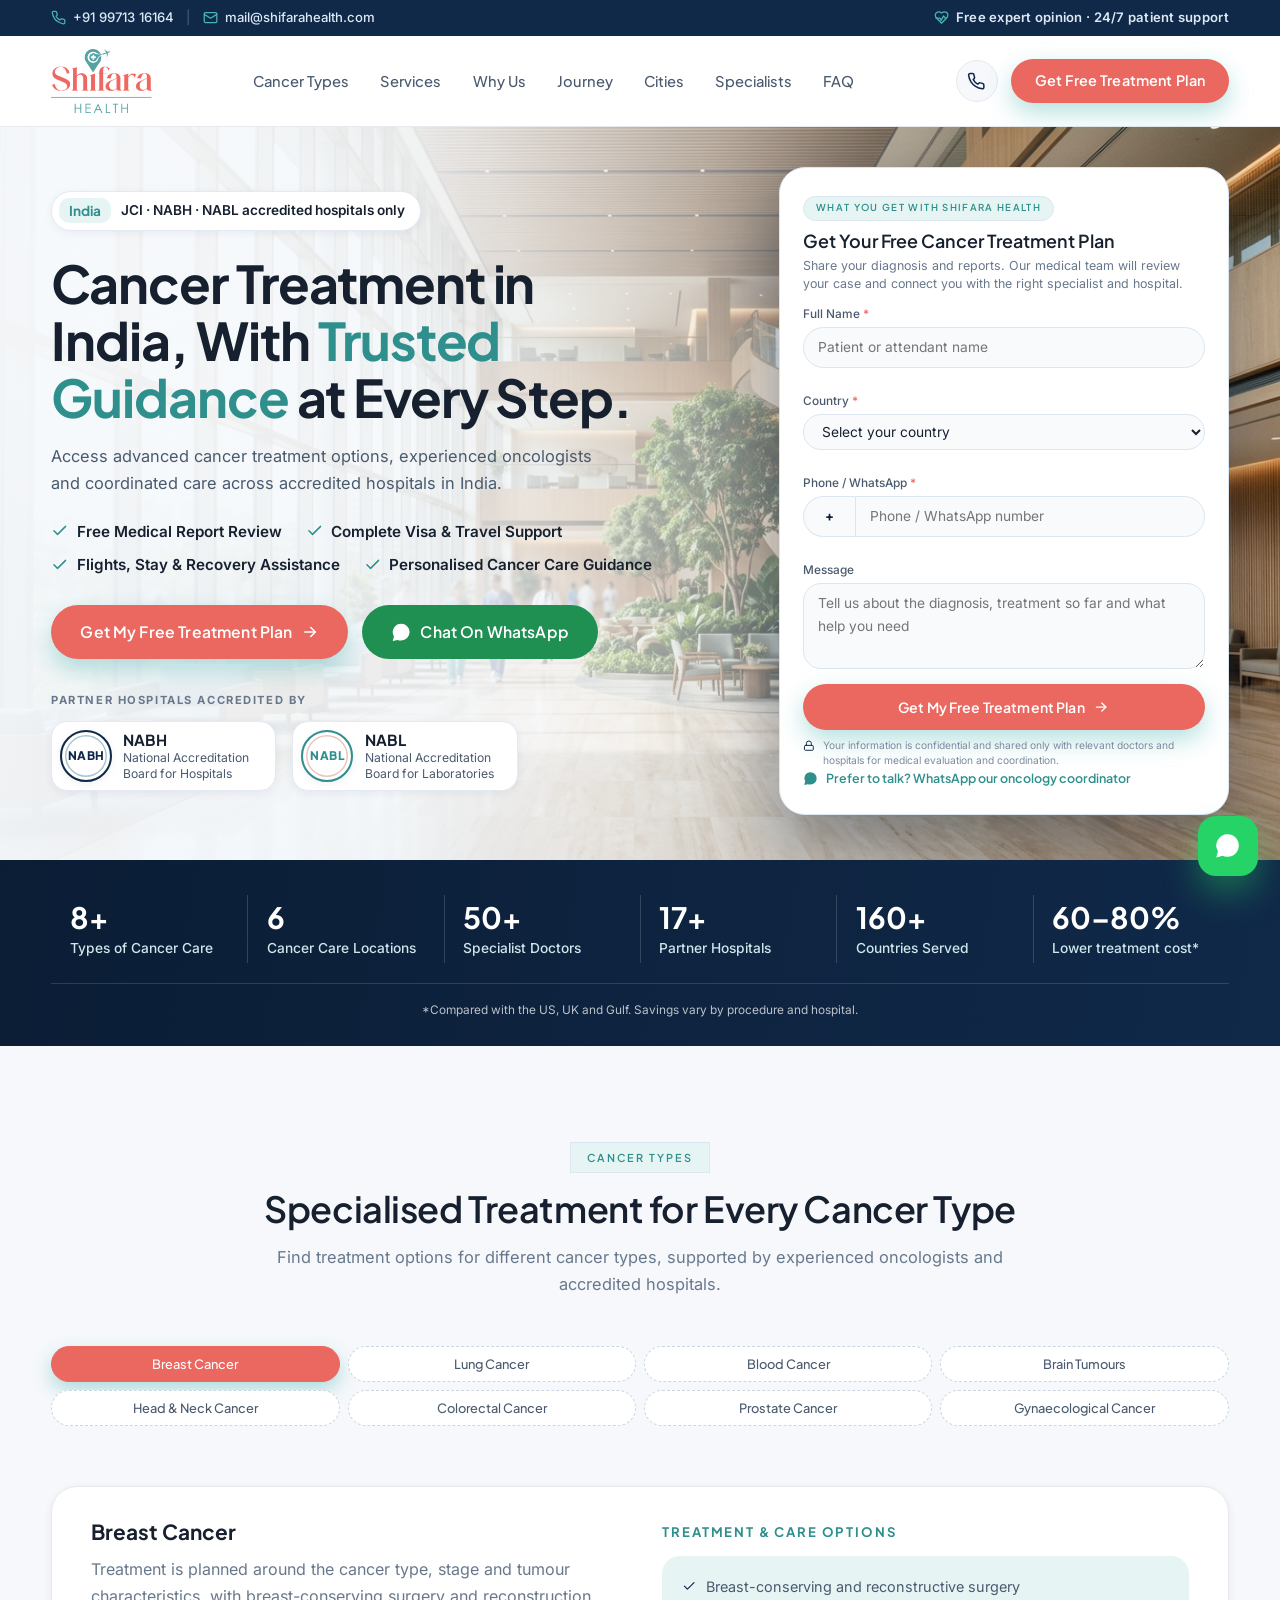
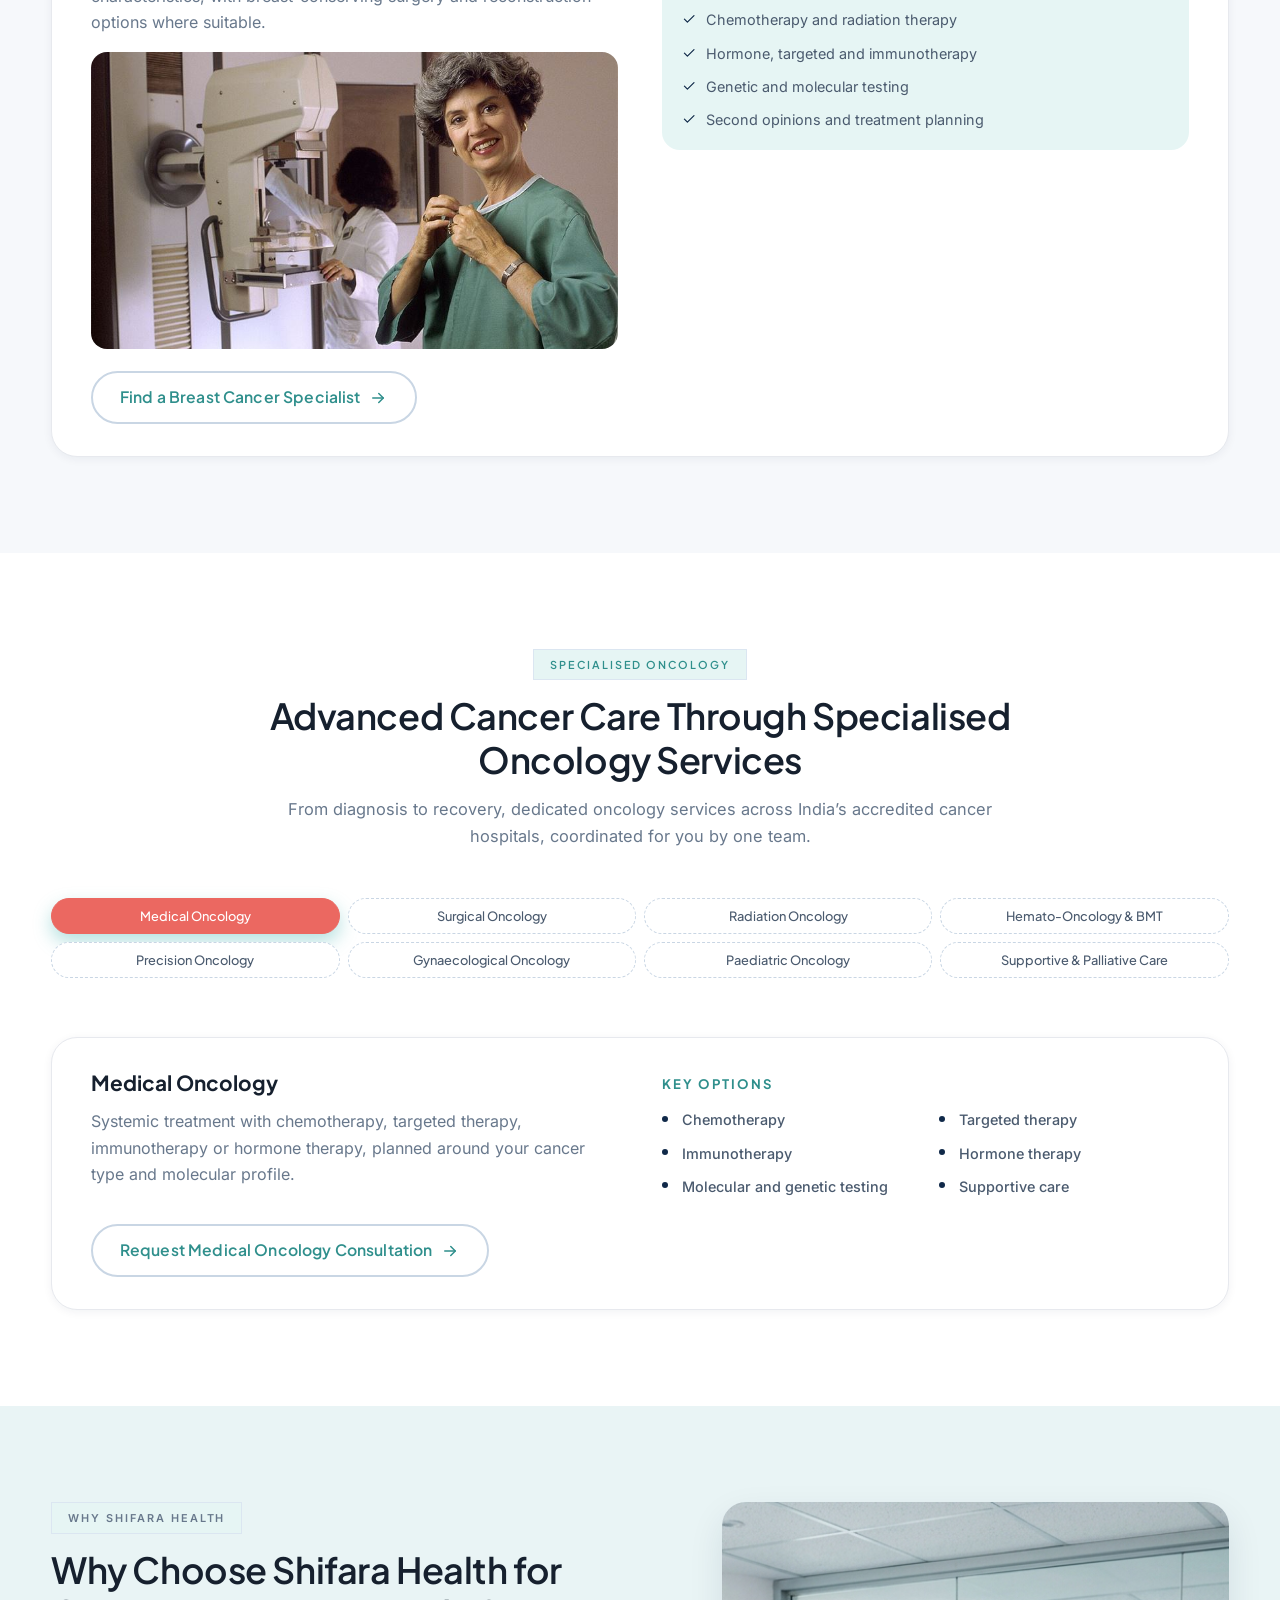
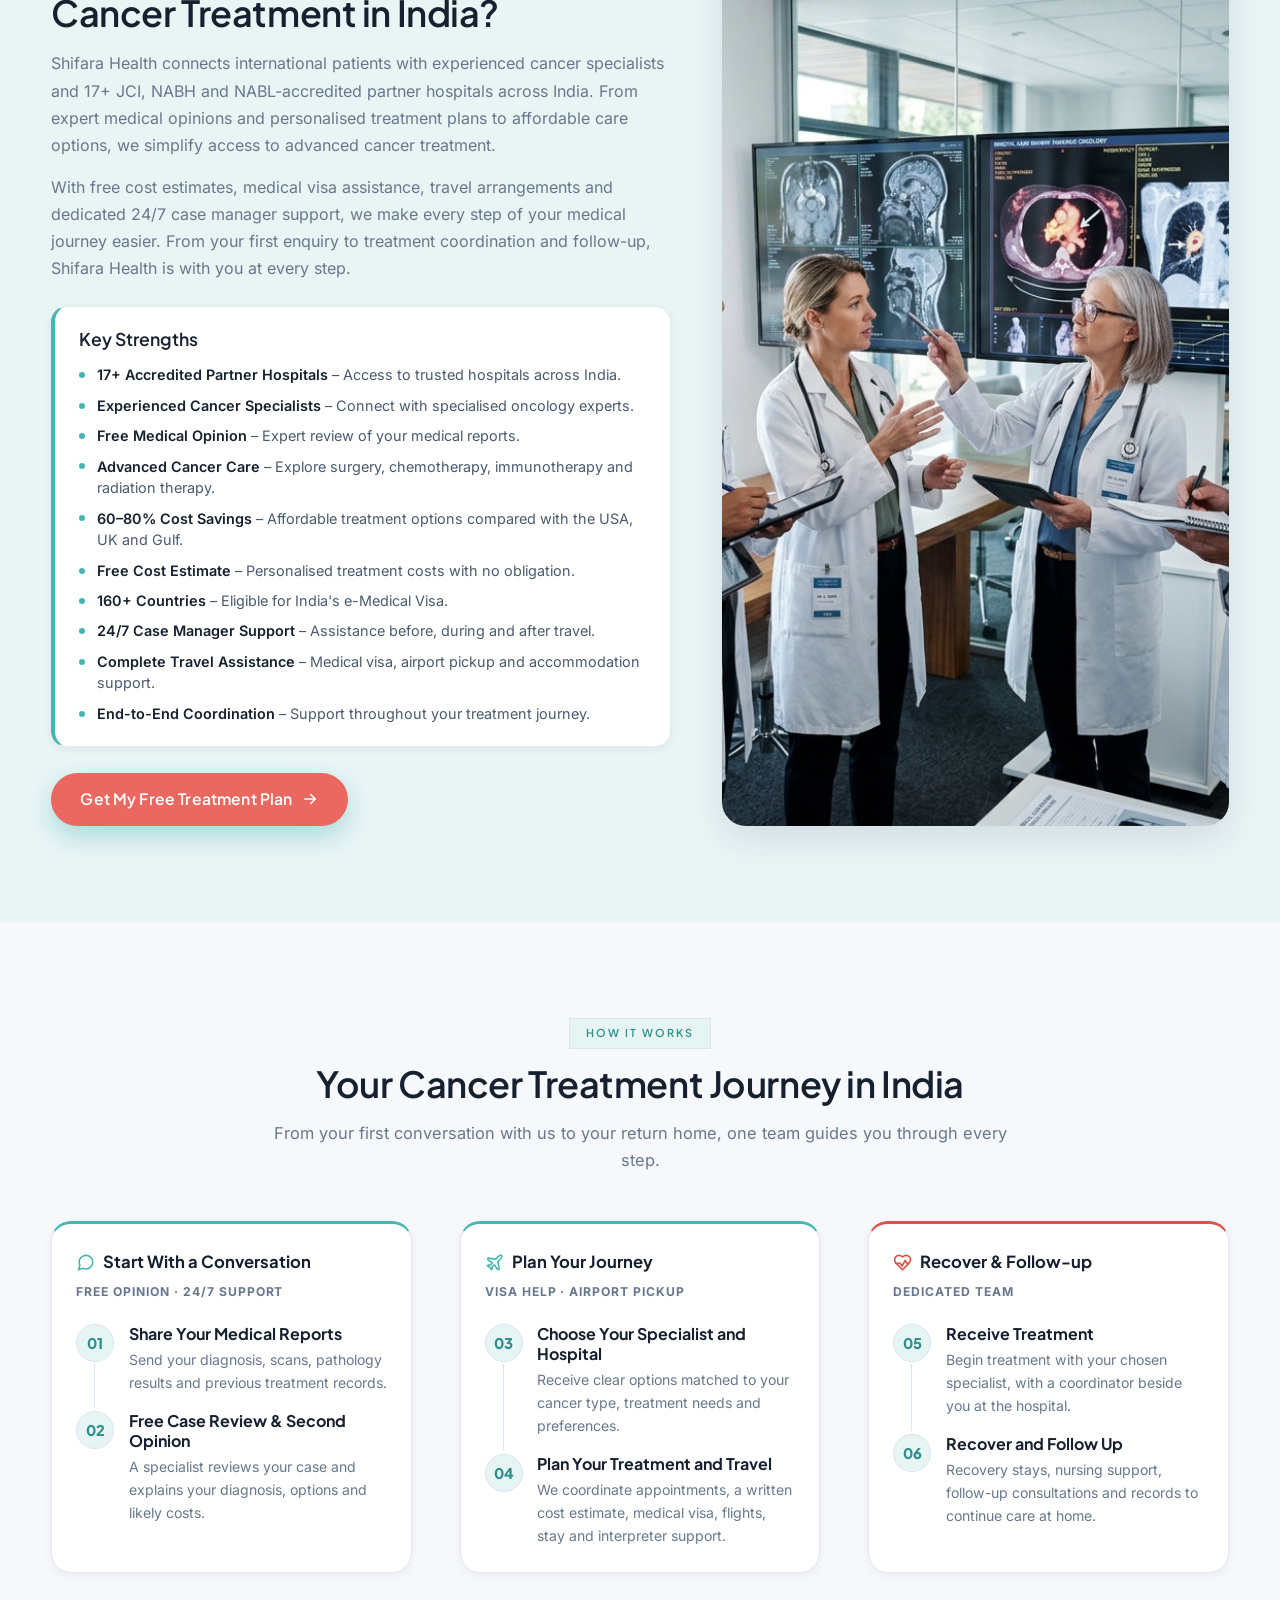
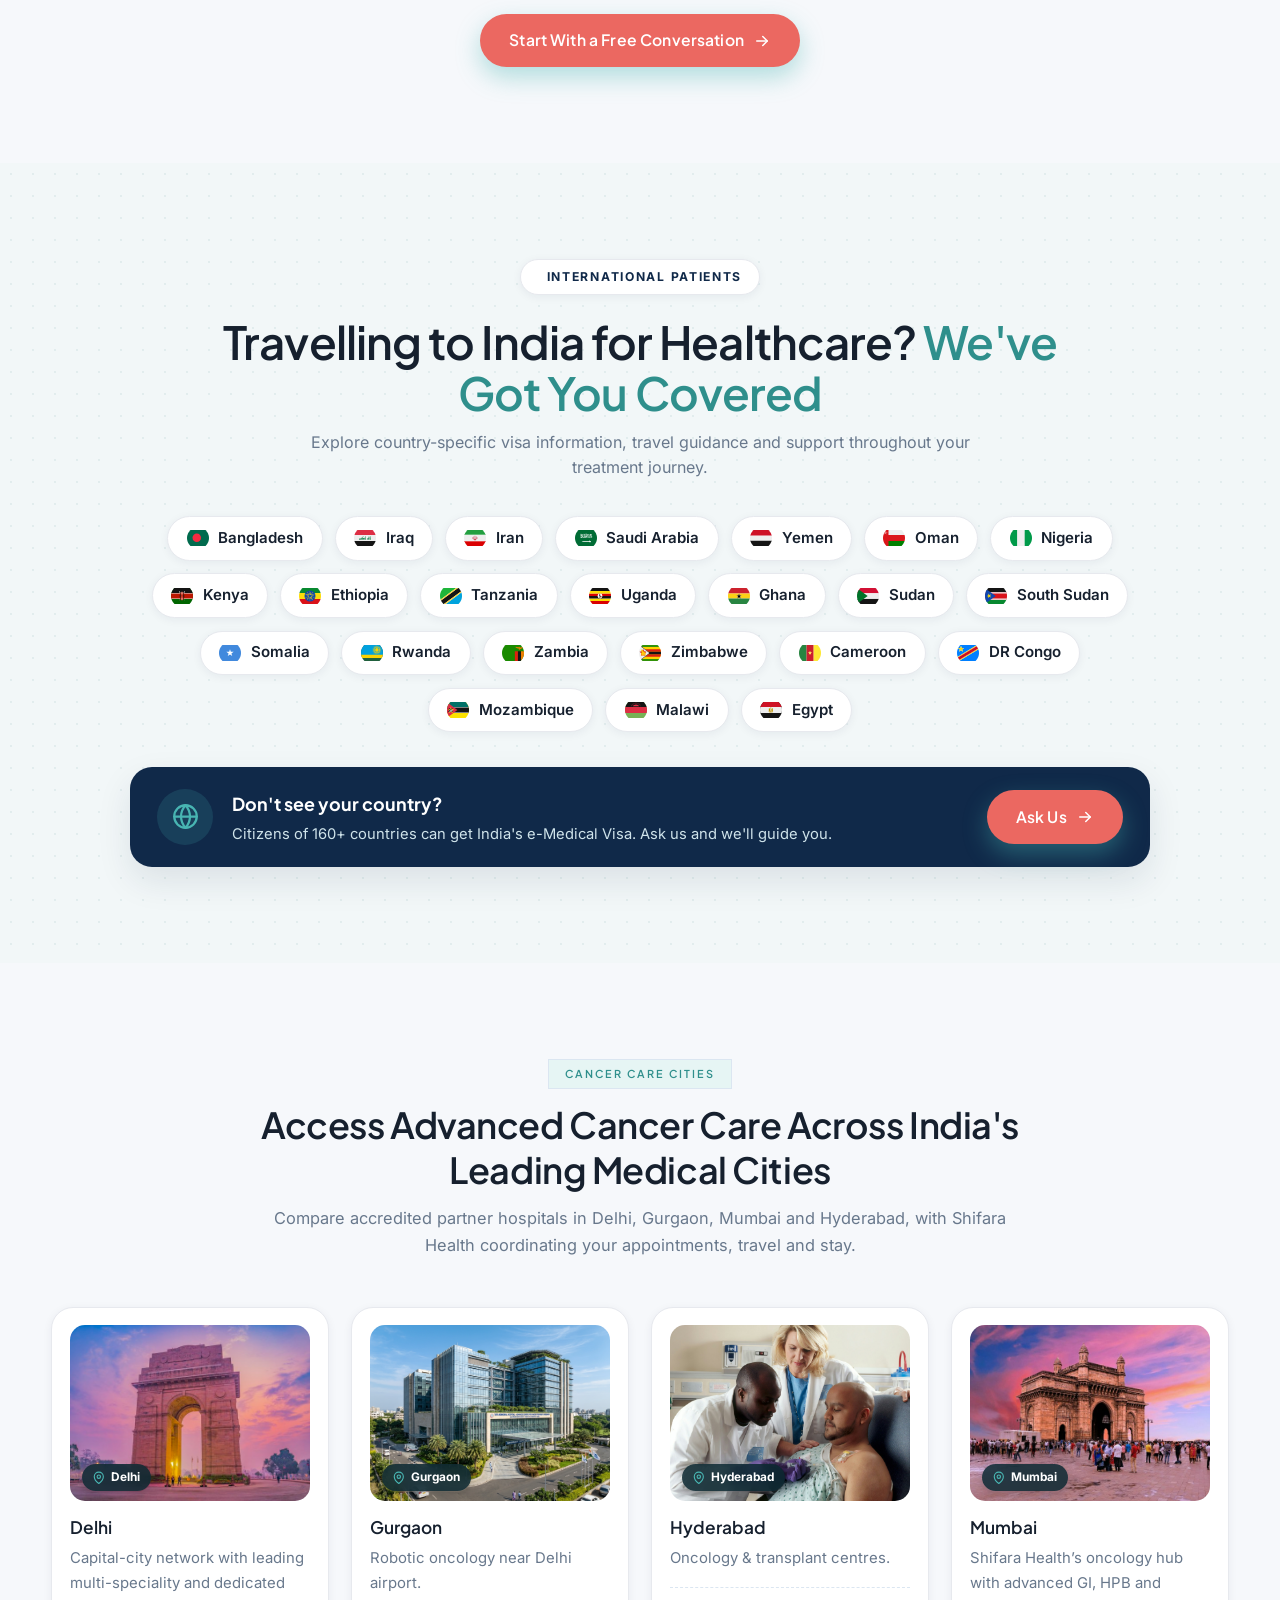
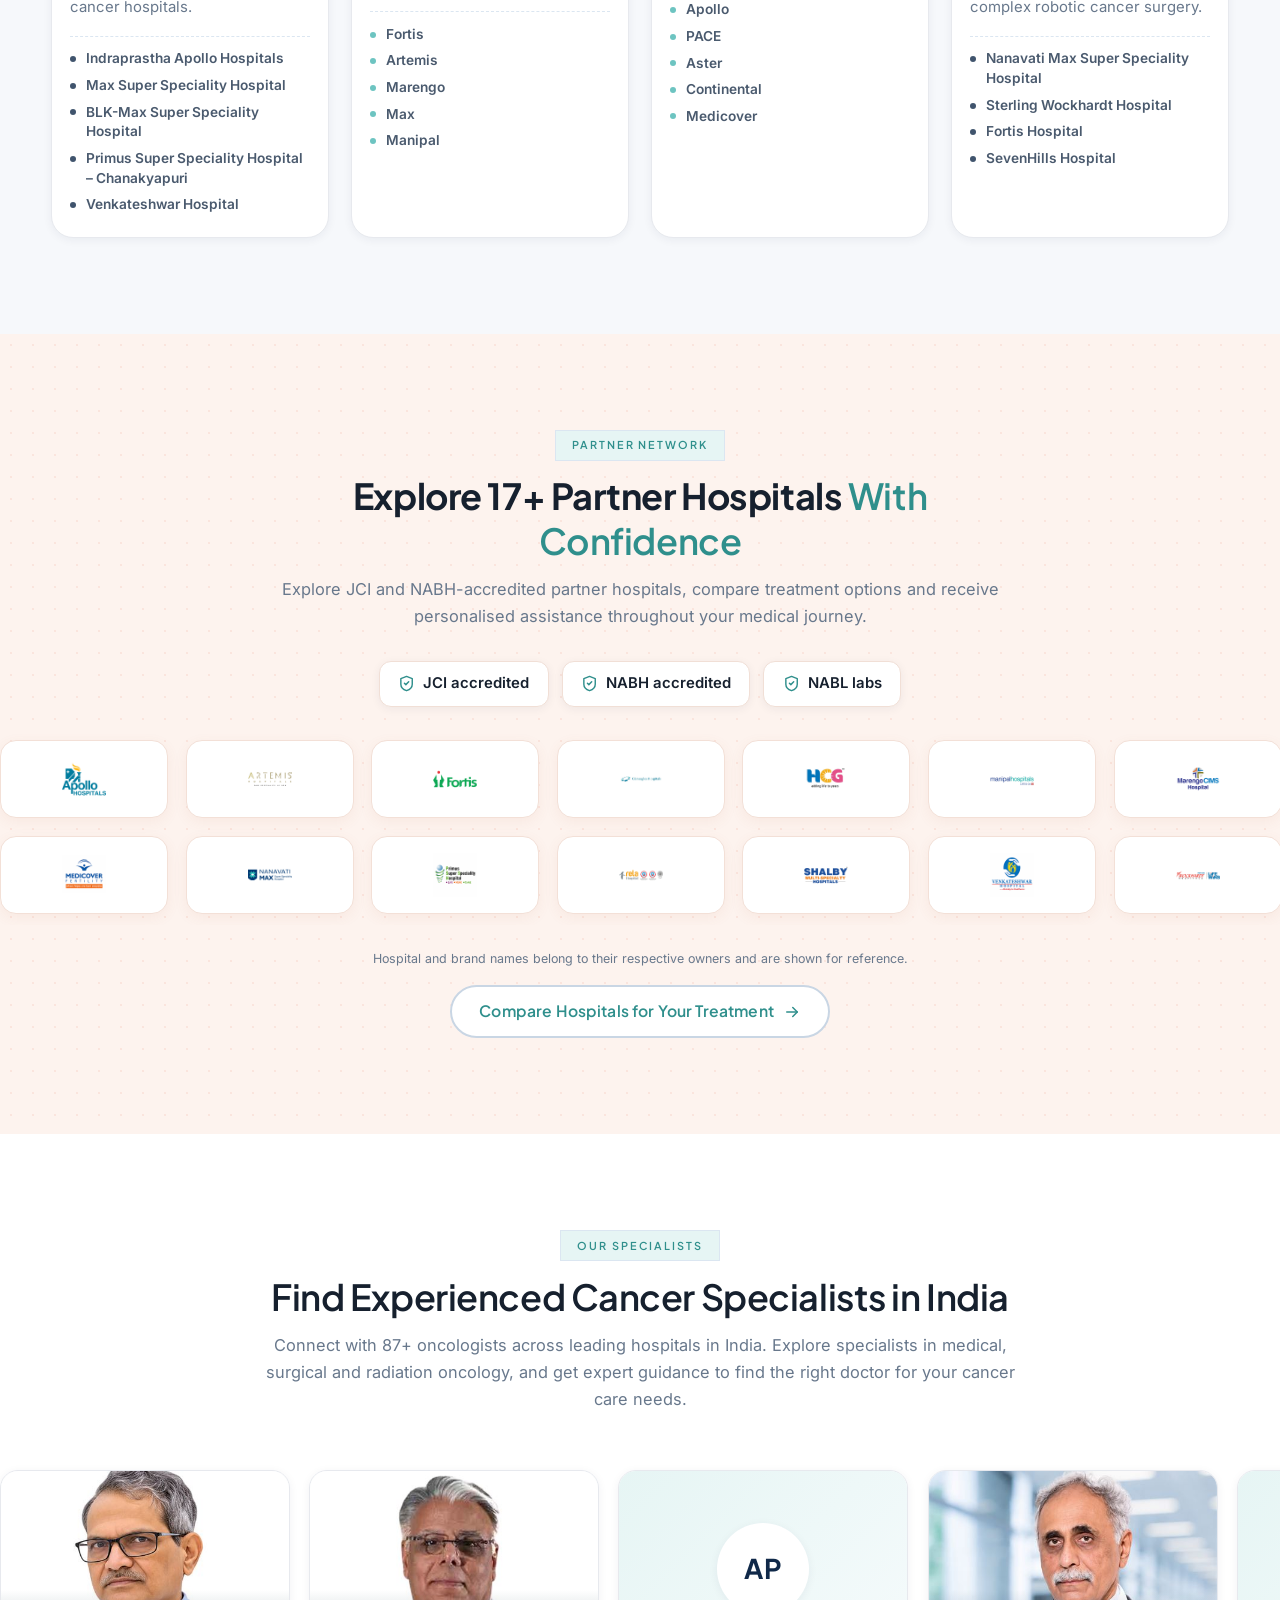
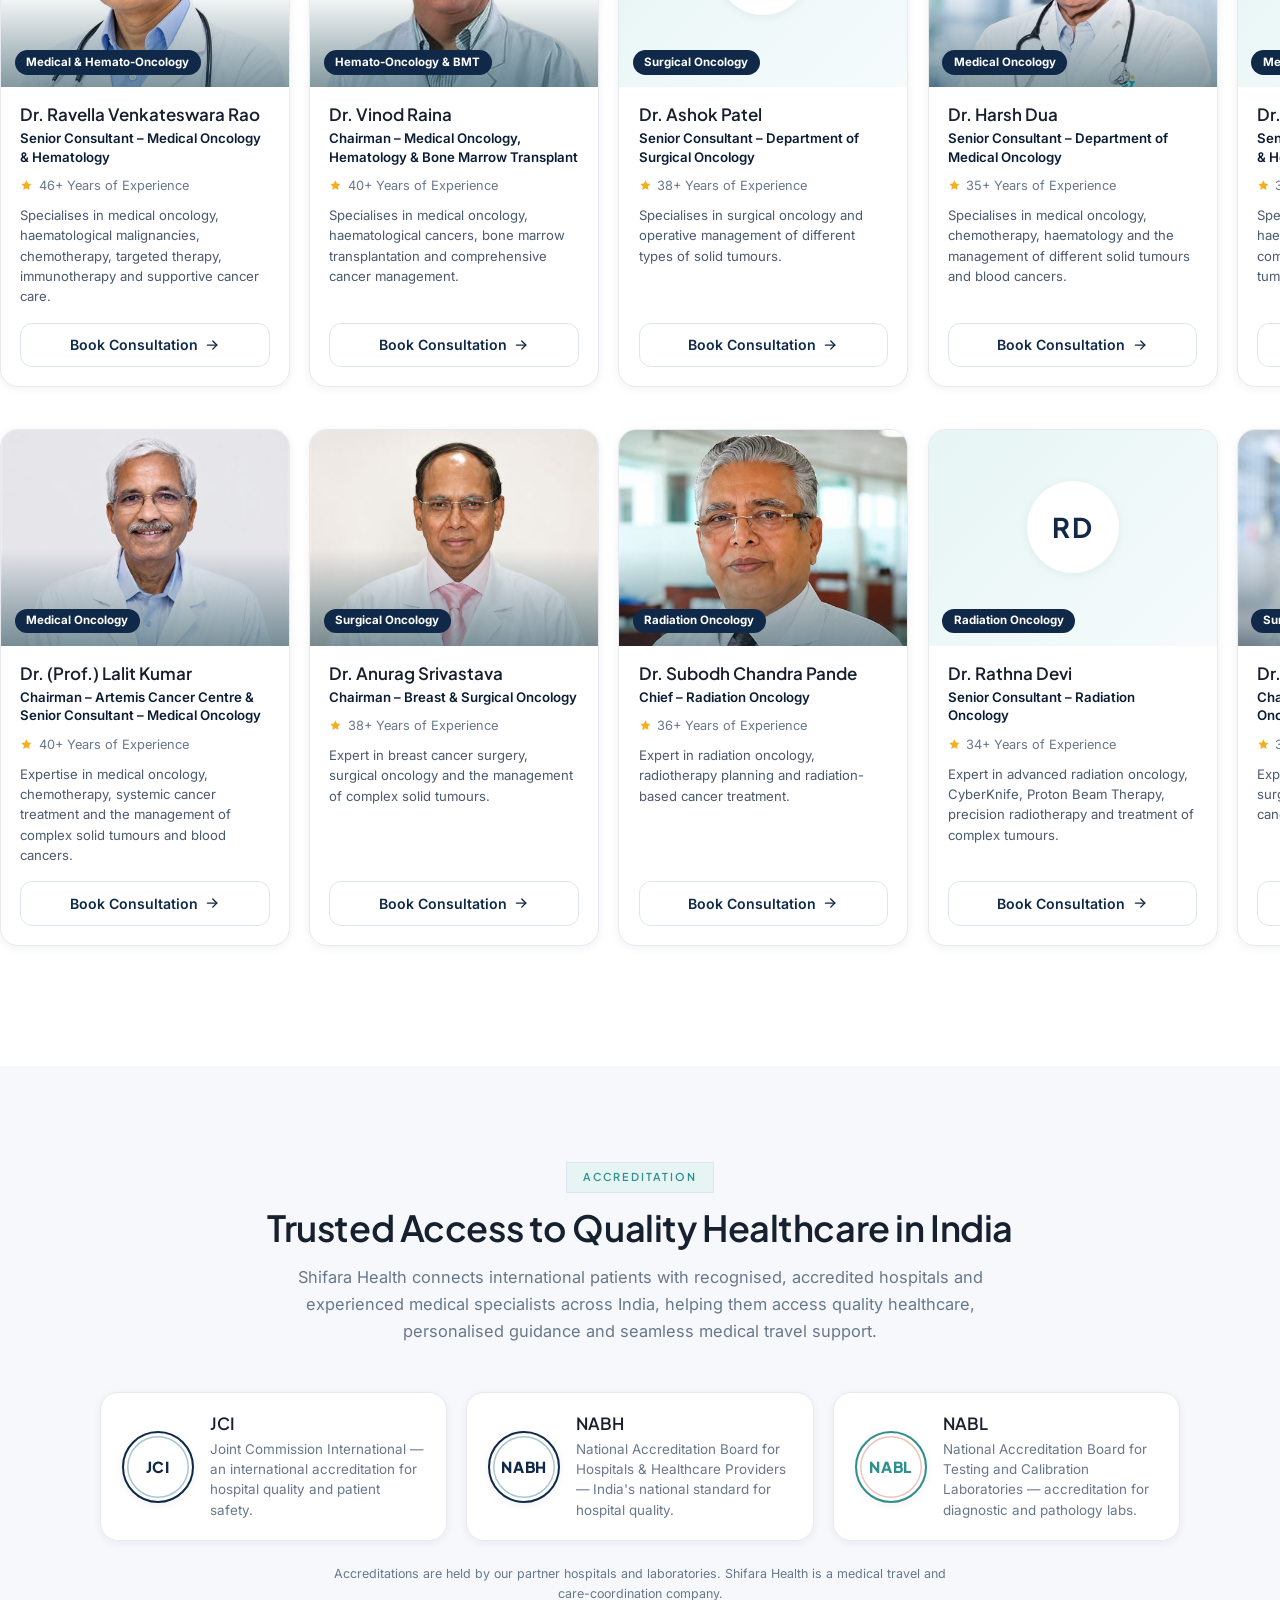
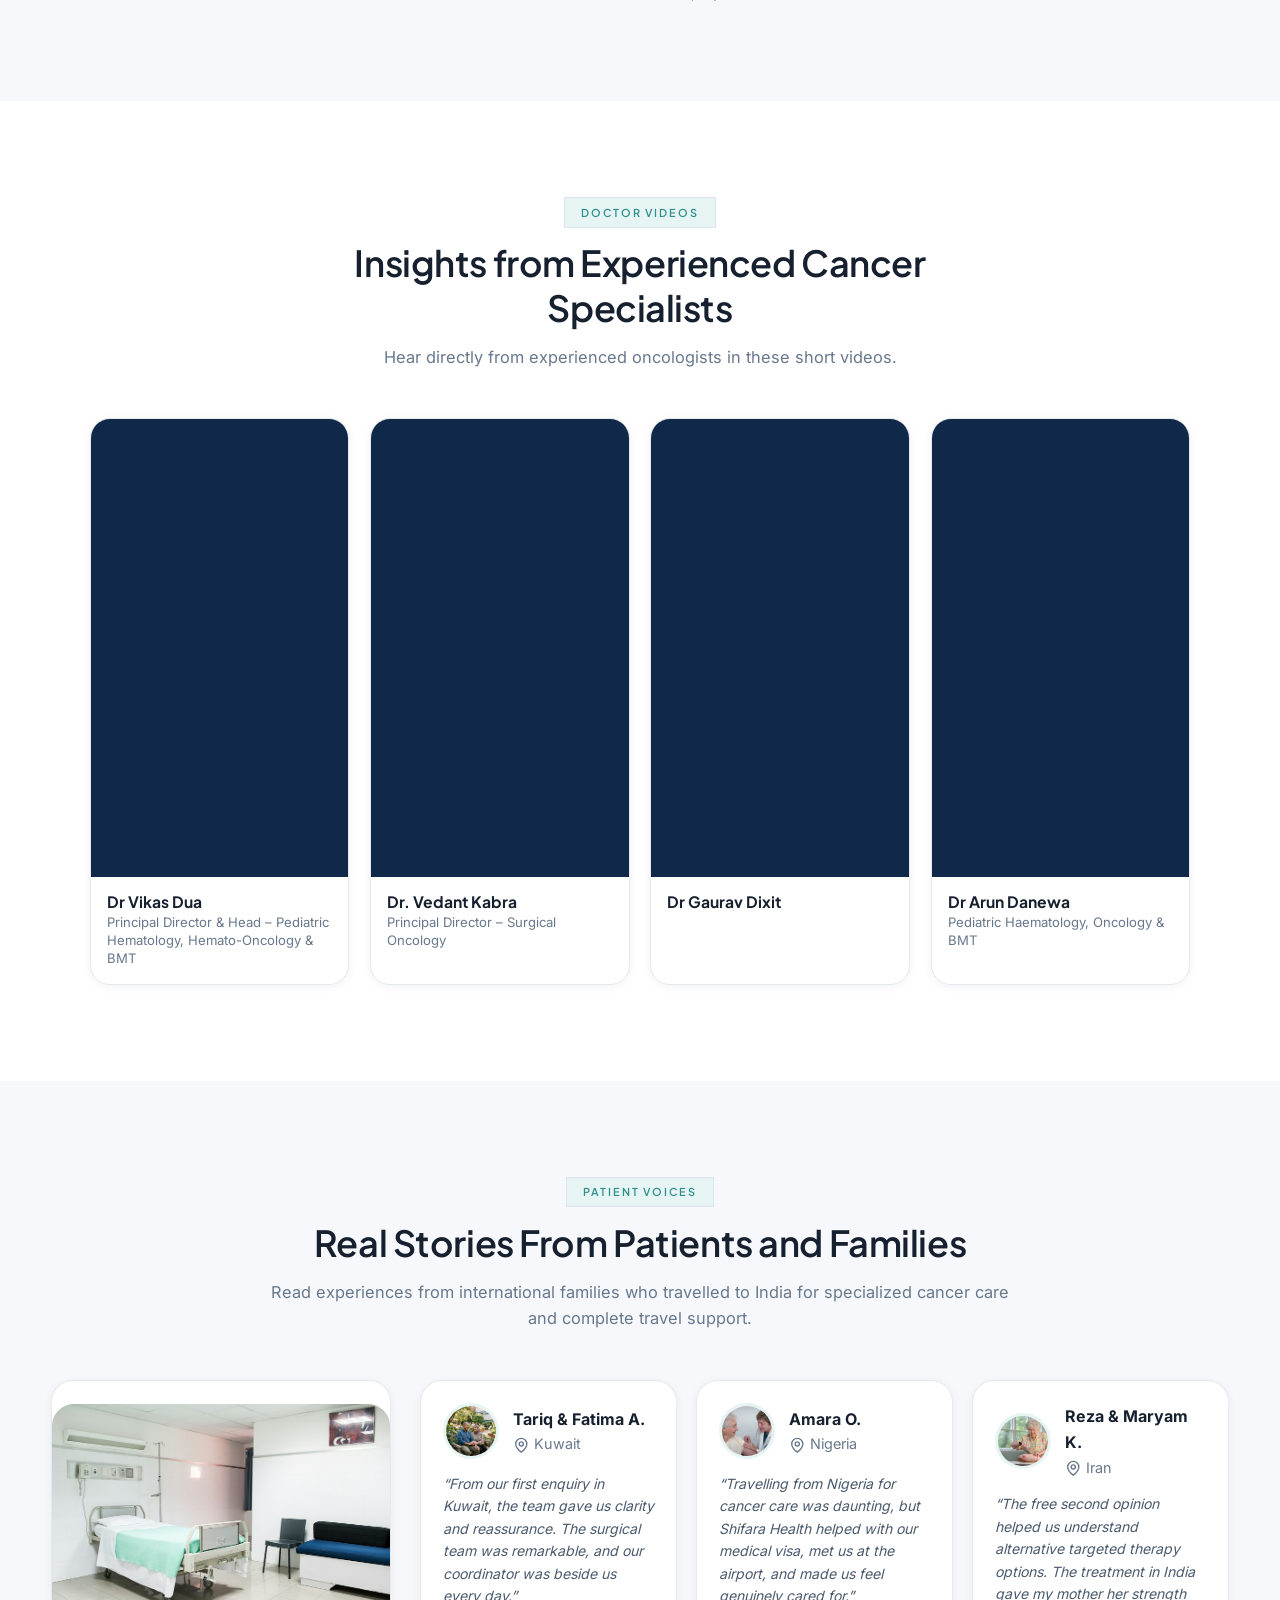
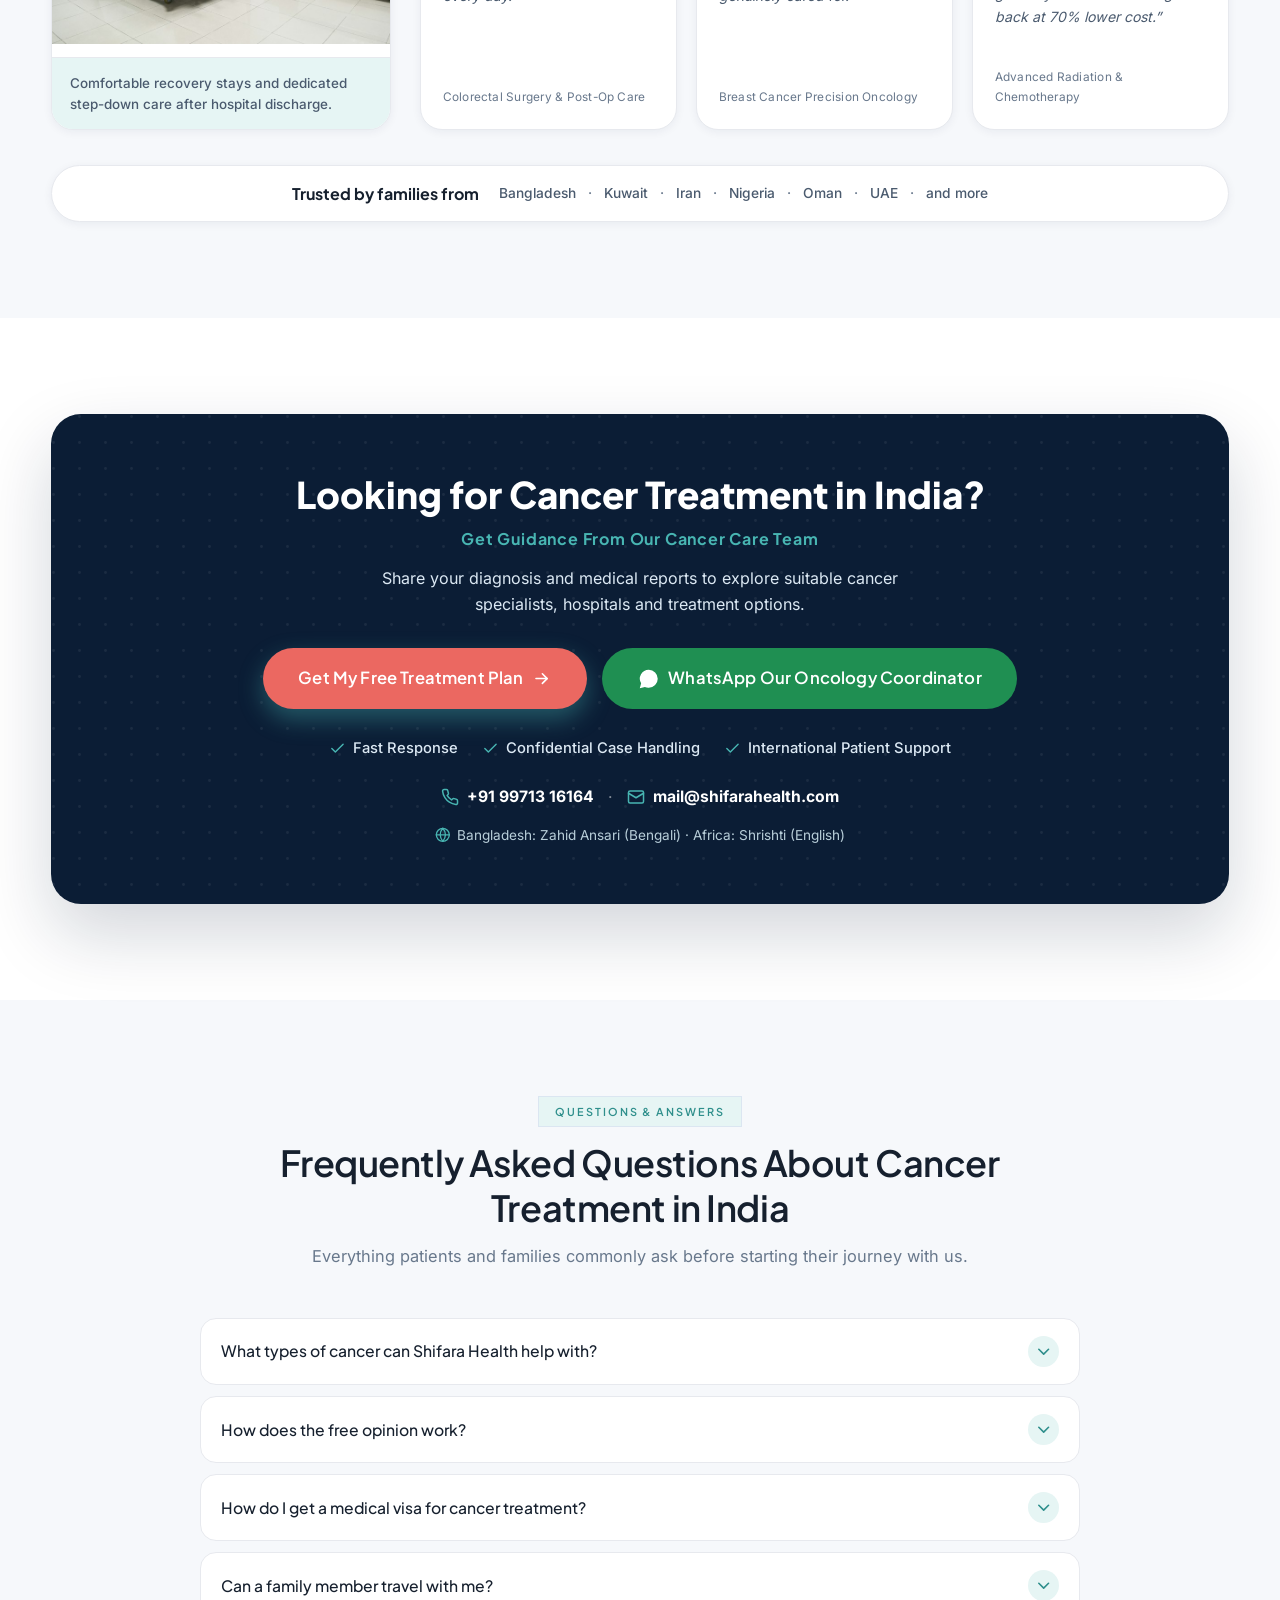
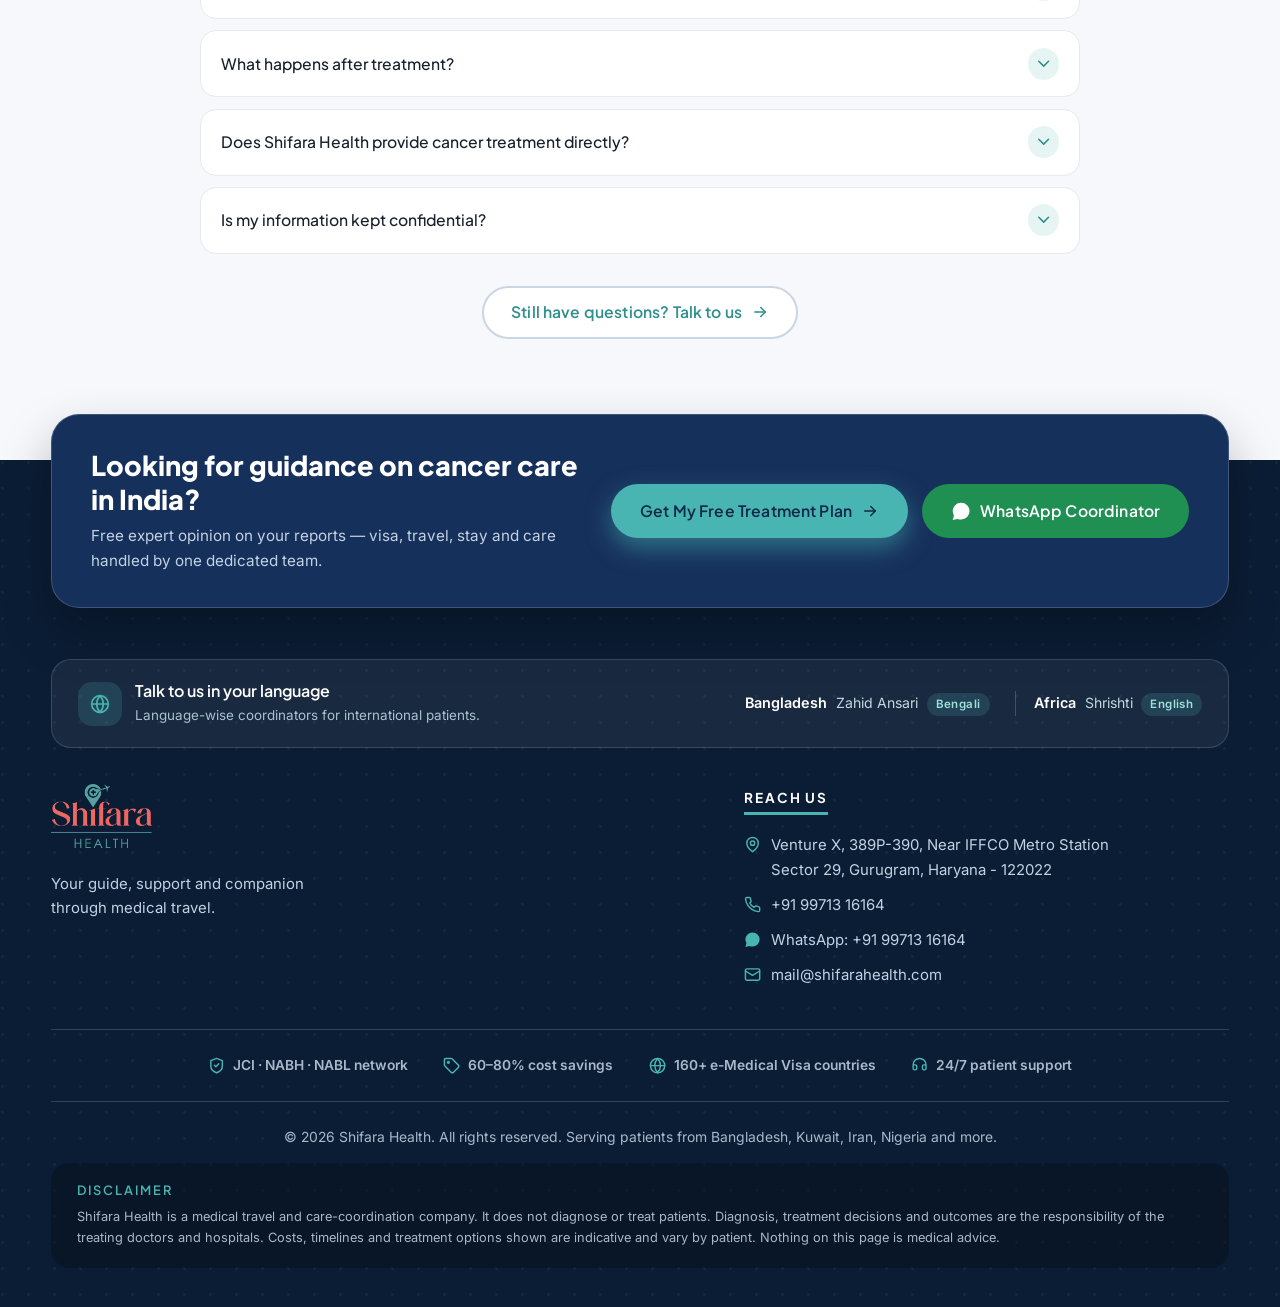
==== commit f33e6eb5: "updated cancer page again" ====
--- a/cancer-treatment/index.html
+++ b/cancer-treatment/index.html
@@ -61,7 +61,6 @@
     "mainEntity": [
       {"@type": "Question","name": "What types of cancer can Shifara Health help with?","acceptedAnswer": {"@type": "Answer","text": "Shifara Health guides you to specialists and hospitals for breast, lung, blood, brain, head and neck, colorectal, prostate and gynaecological cancers, and others on request."}},
       {"@type": "Question","name": "How does the free opinion work?","acceptedAnswer": {"@type": "Answer","text": "Share your reports through the form or WhatsApp. Our medical team reviews your case and connects you with a suitable specialist who explains your diagnosis and options."}},
-      {"@type": "Question","name": "How much does cancer treatment cost in India?","acceptedAnswer": {"@type": "Answer","text": "Most procedures cost 60–80% less than in the US, UK or Gulf. The final cost depends on cancer type, stage, treatment plan, hospital, medicines, diagnostics and length of stay. For example, brain tumour surgery is listed at USD 8,000–18,000. You receive a written estimate after your reports are reviewed."}},
       {"@type": "Question","name": "How do I get a medical visa for cancer treatment?","acceptedAnswer": {"@type": "Answer","text": "Our team helps with the complete medical visa process, including invitation letters and travel documents. Citizens of 160+ countries can apply for India's e-Medical Visa. Rules change, so we confirm the current requirements for your country."}},
       {"@type": "Question","name": "Can a family member travel with me?","acceptedAnswer": {"@type": "Answer","text": "Yes. We arrange accommodation, local transport, translator support and dietary help for companions, and can organise sightseeing during longer stays."}},
       {"@type": "Question","name": "What happens after treatment?","acceptedAnswer": {"@type": "Answer","text": "We arrange recovery stays, professional nurses and caregivers, and follow-up consultations. We also help with medical records and guidance so you can continue care at home."}},
@@ -109,6 +108,7 @@
       <symbol id="i-map" viewBox="0 0 24 24"><path d="M20 10c0 6-8 12-8 12s-8-6-8-12a8 8 0 0 1 16 0Z"/><circle cx="12" cy="10" r="3"/></symbol>
       <symbol id="i-x" viewBox="0 0 24 24"><path d="M18 6 6 18"/><path d="m6 6 12 12"/></symbol>
       <symbol id="i-user" viewBox="0 0 24 24"><path d="M19 21v-2a4 4 0 0 0-4-4H9a4 4 0 0 0-4 4v2"/><circle cx="12" cy="7" r="4"/></symbol>
+      <symbol id="i-star" viewBox="0 0 24 24"><path fill="currentColor" stroke="none" d="m12 2.5 2.94 5.96 6.56.95-4.75 4.63 1.12 6.53L12 17.49l-5.87 3.08 1.12-6.53L2.5 9.41l6.56-.95z"/></symbol>
     </defs>
   </svg>
 
@@ -145,10 +145,10 @@
         <ul class="nav-links" id="navLinks">
           <li><a href="#cancer-types">Cancer Types</a></li>
           <li><a href="#services">Services</a></li>
-          <li><a href="#why-india">Why India</a></li>
-          <li><a href="#costs">Costs</a></li>
+          <li><a href="#why-shifara">Why Us</a></li>
           <li><a href="#journey">Journey</a></li>
           <li><a href="#hubs">Cities</a></li>
+          <li><a href="#specialists">Specialists</a></li>
           <li><a href="#faqs">FAQ</a></li>
         </ul>
 
@@ -169,10 +169,10 @@
       <ul class="drawer-links">
         <li><a href="#cancer-types">Cancer Types</a></li>
         <li><a href="#services">Services</a></li>
-        <li><a href="#why-india">Why India</a></li>
-        <li><a href="#costs">Costs</a></li>
+        <li><a href="#why-shifara">Why Us</a></li>
         <li><a href="#journey">Journey</a></li>
         <li><a href="#hubs">Cities</a></li>
+        <li><a href="#specialists">Specialists</a></li>
         <li><a href="#faqs">FAQ</a></li>
       </ul>
       <div class="drawer-actions">
@@ -203,12 +203,13 @@
         <div class="hb-copy">
         <p class="hb-chip"><span class="hb-chip-country">India</span>JCI · NABH · NABL accredited hospitals only</p>
         <h1 class="hb-title">Cancer Treatment in India, With <em>Trusted Guidance</em> at&nbsp;Every&nbsp;Step.</h1>
-        <p class="hb-lead">Connect with leading oncologists at JCI / NABH-accredited hospitals. Shifara Health reviews your reports, explains your options and costs, and takes care of your visa, travel, stay and recovery.</p>
+        <p class="hb-lead">Access advanced cancer treatment options, experienced oncologists and coordinated care across accredited hospitals in India.</p>
 
         <ul class="hb-checks">
-          <li><svg class="ic" aria-hidden="true"><use href="#i-check"/></svg> Free expert opinion on your medical reports</li>
-          <li><svg class="ic" aria-hidden="true"><use href="#i-check"/></svg> Top oncologists at JCI / NABH / NABL accredited hospitals</li>
-          <li><svg class="ic" aria-hidden="true"><use href="#i-check"/></svg> Visa, flights, stay and recovery support from one team</li>
+          <li><svg class="ic" aria-hidden="true"><use href="#i-check"/></svg> Free Medical Report Review</li>
+          <li><svg class="ic" aria-hidden="true"><use href="#i-check"/></svg> Complete Visa &amp; Travel Support</li>
+          <li><svg class="ic" aria-hidden="true"><use href="#i-check"/></svg> Flights, Stay &amp; Recovery Assistance</li>
+          <li><svg class="ic" aria-hidden="true"><use href="#i-check"/></svg> Personalised Cancer Care Guidance</li>
         </ul>
 
         <div class="hb-cta">
@@ -218,11 +219,21 @@
           </a>
         </div>
 
-        <dl class="hb-stats">
-          <div><dt>17+</dt><dd>Partner hospitals</dd></div>
-          <div><dt>60–80%</dt><dd>Lower treatment cost*</dd></div>
-          <div><dt>160+</dt><dd>Countries on e-Medical Visa*</dd></div>
-        </dl>
+        <!-- Accreditation badges (client doc: replace the stat pointers with
+             NABH + NABL badges). Text seals for now — swap each .acc-seal for
+             the official logo <img> once the client supplies the files. The
+             accreditations belong to partner hospitals/labs, not Shifara. -->
+        <div class="hb-badges" aria-label="Partner hospital accreditations">
+          <span class="hb-badges-label">Partner hospitals accredited by</span>
+          <div class="hb-badge">
+            <span class="acc-seal" aria-hidden="true">NABH</span>
+            <span class="hb-badge-text"><strong>NABH</strong> National Accreditation Board for Hospitals</span>
+          </div>
+          <div class="hb-badge">
+            <span class="acc-seal acc-seal--alt" aria-hidden="true">NABL</span>
+            <span class="hb-badge-text"><strong>NABL</strong> National Accreditation Board for Laboratories</span>
+          </div>
+        </div>
       </div>
       </div><!-- /hb-grid -->
 
@@ -312,69 +323,38 @@
     </section>
 
     <!-- ========================================================
-         SECTION 2 — TRUST BAR (4 cards + optional 5th)
+         SECTION 2 — STATS STRIP (6 USP pointers, client doc pt 3)
          Shifara Health does not publish patient counts / ratings —
          do NOT add any until verified (doc warning).
     ========================================================== -->
-    <section class="trustbar" aria-label="Why patients trust us">
+    <section class="trustbar trustbar--six" aria-label="Shifara Health at a glance">
       <div class="container trust-grid">
         <div class="trust-card reveal">
-          <span class="trust-num">60–80%</span>
-          <span class="trust-label">Lower treatment cost than the US or UK*</span>
+          <span class="trust-num">8+</span>
+          <span class="trust-label">Types of Cancer Care</span>
+        </div>
+        <div class="trust-card reveal">
+          <span class="trust-num">6</span>
+          <span class="trust-label">Cancer Care Locations</span>
+        </div>
+        <div class="trust-card reveal">
+          <span class="trust-num">50+</span>
+          <span class="trust-label">Specialist Doctors</span>
+        </div>
+        <div class="trust-card reveal">
+          <span class="trust-num">17+</span>
+          <span class="trust-label">Partner Hospitals</span>
         </div>
         <div class="trust-card reveal">
           <span class="trust-num">160+</span>
-          <span class="trust-label">Countries eligible for India’s e-Medical Visa*</span>
+          <span class="trust-label">Countries Served</span>
         </div>
         <div class="trust-card reveal">
-          <span class="trust-num trust-num-sm">JCI · NABH · NABL</span>
-          <span class="trust-label">Accredited partner hospitals only</span>
-        </div>
-        <div class="trust-card reveal">
-          <span class="trust-num">24/7</span>
-          <span class="trust-label">Patient support and free expert opinion</span>
-        </div>
-        <!-- OPTIONAL 5th card per doc: “[X]+ Oncology Specialists” —
-             uncomment and set the verified count before launch:
-        <div class="trust-card reveal"><span class="trust-num">[X]+</span><span class="trust-label">Oncology Specialists</span></div>
-        -->
-      </div>
-      <p class="container trust-footnote">*Savings vary by procedure and hospital. Visa eligibility rules change — confirm current e-Medical Visa requirements for your country.</p>
-    </section>
-
-    <!-- ========================================================
-         SECTION 3 — FIND THE RIGHT SUPPORT (8 cards)
-    ========================================================== -->
-    <section class="section support" id="support">
-      <div class="container">
-        <div class="section-head" data-overline="How We Help">
-          <h2>Find the Right Support for Your Cancer Journey</h2>
-          <p>Every cancer journey is different. Tell us what you need and we will help you take the right next step.</p>
-        </div>
-
-        <div class="support-grid">
-          <a class="card support-card reveal" href="#lead-form" data-event="doctor_profile_click">
-            <h3>Find a Cancer Specialist</h3>
-            <p>Meet oncologists matched to your cancer type, stage and needs.</p>
-            <span class="card-link">Request a Specialist Match <svg class="ic" aria-hidden="true"><use href="#i-arrow"/></svg></span>
-          </a>
-          <a class="card support-card reveal" href="#hubs" data-event="hospital_profile_click">
-            <h3>Find a Cancer Hospital</h3>
-            <p>Compare JCI / NABH-accredited cancer centres by expertise and city.</p>
-            <span class="card-link">View Hospitals <svg class="ic" aria-hidden="true"><use href="#i-arrow"/></svg></span>
-          </a>
-          <a class="card support-card reveal" href="#lead-form" data-event="form_intent">
-            <h3>Get a Free Second Opinion</h3>
-            <p>Share your reports and get an expert review before you decide.</p>
-            <span class="card-link">Get a Second Opinion <svg class="ic" aria-hidden="true"><use href="#i-arrow"/></svg></span>
-          </a>
-          <a class="card support-card reveal" href="#costs">
-            <h3>Understand Treatment Costs</h3>
-            <p>Transparent estimates and savings against the US, UK and Gulf.</p>
-            <span class="card-link">Compare Costs <svg class="ic" aria-hidden="true"><use href="#i-arrow"/></svg></span>
-          </a>
-        </div>
-      </div>
+          <span class="trust-num">60–80%</span>
+          <span class="trust-label">Lower treatment cost*</span>
+        </div>
+      </div>
+      <p class="container trust-footnote">*Compared with the US, UK and Gulf. Savings vary by procedure and hospital.</p>
     </section>
 
     <!-- ==========================================================
@@ -386,8 +366,8 @@
     <section class="section types" id="cancer-types">
       <div class="container">
         <div class="section-head" data-overline="Cancer Types">
-          <h2>Access advanced cancer treatment options, experienced oncologists and coordinated care across accredited hospitals in India.</h2>
-          <p>Specialised cancer care across major cancer types, with medical, surgical, radiation and supportive oncology at JCI / NABH-accredited hospitals.</p>
+          <h2>Specialised Treatment for Every Cancer Type</h2>
+          <p>Find treatment options for different cancer types, supported by experienced oncologists and accredited hospitals.</p>
         </div>
 
         <div class="tabs-wrap" data-tabs>
@@ -407,6 +387,7 @@
             <div class="tab-panel is-active" id="c-breast" role="tabpanel">
               <h3>Breast Cancer</h3>
               <p>Treatment is planned around the cancer type, stage and tumour characteristics, with breast-conserving surgery and reconstruction options where suitable.</p>
+              <figure class="type-media"><img src="assets/images/cancer-types/breast.jpg" alt="Patient preparing for a mammography breast screening" width="800" height="500" loading="lazy" decoding="async"></figure>
               <h4>Treatment &amp; Care Options</h4>
               <ul class="checklist">
                 <li><svg class="ic" aria-hidden="true"><use href="#i-check"/></svg> Breast-conserving and reconstructive surgery</li>
@@ -421,6 +402,7 @@
             <div class="tab-panel" id="c-lung" role="tabpanel">
               <h3>Lung Cancer</h3>
               <p>Care is planned around the cancer type, stage and molecular profile, with minimally invasive surgery and precision radiation available.</p>
+              <figure class="type-media"><img src="assets/images/cancer-types/lung.jpg" alt="CT scanner used for lung cancer imaging" width="800" height="500" loading="lazy" decoding="async"></figure>
               <h4>Treatment &amp; Care Options</h4>
               <ul class="checklist">
                 <li><svg class="ic" aria-hidden="true"><use href="#i-check"/></svg> Minimally invasive and robotic surgery</li>
@@ -435,6 +417,7 @@
             <div class="tab-panel" id="c-blood" role="tabpanel">
               <h3>Blood Cancer</h3>
               <p>Specialists for leukaemia, lymphoma and myeloma, with haematology and bone marrow transplant teams.</p>
+              <figure class="type-media"><img src="assets/images/cancer-types/blood.jpg" alt="Blood smear under a microscope used in blood cancer diagnosis" width="800" height="500" loading="lazy" decoding="async"></figure>
               <h4>Treatment &amp; Care Options</h4>
               <ul class="checklist">
                 <li><svg class="ic" aria-hidden="true"><use href="#i-check"/></svg> Chemotherapy and targeted therapy</li>
@@ -450,6 +433,7 @@
               <h3>Brain Tumours</h3>
               <p>Neuro-oncology and neurosurgery teams plan treatment around the tumour type, grade and location, including awake surgery where suitable.</p>
               <p class="cost-badge"><svg class="ic" aria-hidden="true"><use href="#i-tag"/></svg> Indicative cost — Brain Tumour Surgery: <strong>USD 8,000 – 18,000</strong> <small>(final estimate after your reports are reviewed)</small></p>
+              <figure class="type-media"><img src="assets/images/cancer-types/brain.jpg" alt="Neurosurgery team member in the operating theatre" width="800" height="500" loading="lazy" decoding="async"></figure>
               <h4>Treatment &amp; Care Options</h4>
               <ul class="checklist">
                 <li><svg class="ic" aria-hidden="true"><use href="#i-check"/></svg> Brain tumour surgery and resection</li>
@@ -464,6 +448,7 @@
             <div class="tab-panel" id="c-headneck" role="tabpanel">
               <h3>Head &amp; Neck Cancer</h3>
               <p>Care for cancers of the mouth, throat, larynx and salivary glands, including reconstruction and speech rehabilitation.</p>
+              <figure class="type-media"><img src="assets/images/cancer-types/head-neck.jpg" alt="Radiation therapy suite used in head and neck cancer treatment" width="800" height="500" loading="lazy" decoding="async"></figure>
               <h4>Treatment &amp; Care Options</h4>
               <ul class="checklist">
                 <li><svg class="ic" aria-hidden="true"><use href="#i-check"/></svg> Surgery and tumour removal</li>
@@ -478,6 +463,7 @@
             <div class="tab-panel" id="c-colorectal" role="tabpanel">
               <h3>Colorectal Cancer</h3>
               <p>Colon and rectal cancer care with minimally invasive surgery, stoma support and treatment planning for advanced disease.</p>
+              <figure class="type-media"><img src="assets/images/cancer-types/colorectal.jpg" alt="Gastroenterology team with a patient before an endoscopy" width="800" height="500" loading="lazy" decoding="async"></figure>
               <h4>Treatment &amp; Care Options</h4>
               <ul class="checklist">
                 <li><svg class="ic" aria-hidden="true"><use href="#i-check"/></svg> Colon or rectal cancer surgery</li>
@@ -492,6 +478,7 @@
             <div class="tab-panel" id="c-prostate" role="tabpanel">
               <h3>Prostate Cancer</h3>
               <p>Treatment is planned around stage, grade, PSA level and overall health, with robotic surgery and precision radiation options.</p>
+              <figure class="type-media"><img src="assets/images/cancer-types/prostate.jpg" alt="Surgeon at a robotic surgery console" width="800" height="500" loading="lazy" decoding="async"></figure>
               <h4>Treatment &amp; Care Options</h4>
               <ul class="checklist">
                 <li><svg class="ic" aria-hidden="true"><use href="#i-check"/></svg> Active surveillance for low-risk cancers</li>
@@ -506,6 +493,7 @@
             <div class="tab-panel" id="c-gynae" role="tabpanel">
               <h3>Gynaecological Cancer</h3>
               <p>Care for ovarian, uterine, cervical and vulval cancers, including cytoreductive surgery and genetic testing.</p>
+              <figure class="type-media"><img src="assets/images/cancer-types/gynae.jpg" alt="Oncologist discussing treatment options with a patient and her family" width="800" height="500" loading="lazy" decoding="async"></figure>
               <h4>Treatment &amp; Care Options</h4>
               <ul class="checklist">
                 <li><svg class="ic" aria-hidden="true"><use href="#i-check"/></svg> Gynaecologic cancer surgery</li>
@@ -632,149 +620,42 @@
       </div>
     </section>
     <!-- ==========================================================
-     SECTION 6 — WHY CHOOSE INDIA (merged block per doc)
-     The doc's intro cited “644,000 international patients in 2024”
-     pending a verified source. Softened wording used until confirmed.
-============================================================ -->
-    <section class="section why-india" id="why-india">
-      <div class="container">
-        <div class="section-head" data-overline="Why Treatment in India">
-          <h2>Why Choose India for Cancer Treatment?</h2>
-          <p>India combines experienced oncologists, advanced technology and significantly lower costs — with no long waiting lists for time-sensitive cancer care.</p>
-        </div>
-        <div class="grid-4">
-          <div class="card why-card reveal">
-            <span class="icon-badge"><svg class="ic" aria-hidden="true"><use href="#i-compass"/></svg></span>
-            <h3>Experienced Cancer Specialists</h3>
-            <p>Oncologists across medical, surgical, radiation and haemato-oncology sub-specialties, many with decades of experience.</p>
-          </div>
-          <div class="card why-card reveal">
-            <span class="icon-badge"><svg class="ic" aria-hidden="true"><use href="#i-hospital"/></svg></span>
-            <h3>Advanced Technology</h3>
-            <p>Robotic surgery, precision radiation, molecular diagnostics and immunotherapy at accredited partner hospitals.</p>
-          </div>
-          <div class="card why-card reveal">
-            <span class="icon-badge"><svg class="ic" aria-hidden="true"><use href="#i-tag"/></svg></span>
-            <h3>Treatment That Costs Less</h3>
-            <p>Most procedures cost 60–80% less than in the US, UK or Gulf, without compromising on quality.</p>
-          </div>
-          <div class="card why-card reveal">
-            <span class="icon-badge"><svg class="ic" aria-hidden="true"><use href="#i-clock"/></svg></span>
-            <h3>Prompt Access</h3>
-            <p>Specialist consultations and treatment are generally available without long waiting lists.</p>
-          </div>
-        </div>
-      </div>
-    </section>
-
-    <!-- ==========================================================
-         USP STRIP — six ready-to-point differentiators
-         (client doc pt 2, item 4: table supplied verbatim below
-         the why-choose-India section)
+         WHY CHOOSE SHIFARA HEALTH — redesigned per client doc pt 3.
+         Replaces the old "Why Choose India" cards; layout follows the
+         client's reference (copy + Key Strengths box on the left, large
+         image on the right). The USP strip and Transparent Costs
+         sections that used to follow were removed per the same doc.
     ============================================================ -->
-    <section class="section usp-strip" id="usp" aria-label="The Shifara Health advantage at a glance">
-      <div class="container">
-        <div class="usp-grid">
-          <div class="card usp-card reveal">
-            <span class="icon-badge"><svg class="ic" aria-hidden="true"><use href="#i-zap"/></svg></span>
-            <h3>Access advanced cancer treatment</h3>
-            <p>options, experienced oncologists and coordinated care across accredited hospitals in India.</p>
-          </div>
-          <div class="card usp-card reveal">
-            <span class="icon-badge"><svg class="ic" aria-hidden="true"><use href="#i-users"/></svg></span>
-            <h3>Experienced Oncologists</h3>
-            <p>Specialists across medical, surgical, radiation and haematology sub-specialties, many with decades of experience</p>
-          </div>
-          <div class="card usp-card reveal">
-            <span class="icon-badge"><svg class="ic" aria-hidden="true"><use href="#i-clock"/></svg></span>
-            <h3>Accredited Hospitals</h3>
-            <p>JCI / NABH / NABL accredited facilities with advanced technology and robotic surgery</p>
-          </div>
-          <div class="card usp-card reveal">
-            <span class="icon-badge"><svg class="ic" aria-hidden="true"><use href="#i-globe"/></svg></span>
-            <h3>160+ e-Medical Visa Countries</h3>
-            <p>Countries eligible for India's e-Medical Visa with 24/7 assistance</p>
-          </div>
-          <div class="card usp-card reveal">
-            <span class="icon-badge"><svg class="ic" aria-hidden="true"><use href="#i-headset"/></svg></span>
-            <h3>24/7 Case Manager Support</h3>
-            <p>From report review through treatment completion and follow-up at home</p>
-          </div>
-          <div class="card usp-card reveal">
-            <span class="icon-badge"><svg class="ic" aria-hidden="true"><use href="#i-tag"/></svg></span>
-            <h3>Transparent Cost Estimates</h3>
-            <p>60–80% savings vs. US/UK/Gulf with written estimates after medical review</p>
-          </div>
-        </div>
-      </div>
-    </section>
-
-    <!-- ==========================================================
-         TRANSPARENT COSTS (section 9) — copy replaced verbatim
-         from the client's corrected price list (doc pt 2, item 5)
-    ============================================================ -->
-    <section class="section costs" id="costs">
-      <div class="container">
-        <div class="section-head" data-overline="Transparent Pricing">
-          <h2>Transparent Cancer Treatment Costs</h2>
-          <p>Save 60–80% compared with the US, UK and Gulf. Get indicative treatment packages with a written estimate based on your medical reports and selected hospital.</p>
-        </div>
-
-        <div class="grid-4 costs-grid">
-          <div class="card cost-card reveal">
-            <span class="cost-tag cost-tag--live">Indicative price</span>
-            <span class="price">USD 8,000–18,000</span>
-            <h3>Brain Tumour Surgery</h3>
-            <p>Includes surgeon and anaesthesia fees, hospital stay and standard medicines, subject to the hospital's package terms.</p>
-          </div>
-          <div class="card cost-card reveal">
-            <span class="cost-tag cost-tag--live">Indicative price</span>
-            <span class="price">USD 28,000–40,000</span>
-            <h3>Liver Transplant</h3>
-            <p>Includes transplant surgery and hospital-related costs, subject to the hospital's final quotation.</p>
-          </div>
-          <div class="card cost-card reveal">
-            <span class="cost-tag">Custom quote</span>
-            <span class="price price--soft">Estimate after medical review</span>
-            <h3>Breast Cancer Surgery</h3>
-            <p>Receive a personalised treatment estimate after your reports are reviewed.</p>
-          </div>
-          <div class="card cost-card reveal">
-            <span class="cost-tag">Custom quote</span>
-            <span class="price price--soft">Estimate after medical review</span>
-            <h3>Chemotherapy <small>(Per Cycle)</small></h3>
-            <p>Costs depend on the prescribed drugs, treatment protocol and number of cycles.</p>
-          </div>
-        </div>
-
-        <div class="costs-note reveal">
-          <div class="covers">
-            <h4>What Your Treatment Package Typically Covers</h4>
+    <section class="section why-shifara" id="why-shifara">
+      <div class="container ws-grid">
+        <div class="ws-copy reveal">
+          <p class="ws-overline">Why Shifara Health</p>
+          <h2>Why Choose Shifara Health for Cancer Treatment in India?</h2>
+          <p>Shifara Health connects international patients with experienced cancer specialists and 17+ JCI, NABH and NABL-accredited partner hospitals across India. From expert medical opinions and personalised treatment plans to affordable care options, we simplify access to advanced cancer treatment.</p>
+          <p>With free cost estimates, medical visa assistance, travel arrangements and dedicated 24/7 case manager support, we make every step of your medical journey easier. From your first enquiry to treatment coordination and follow-up, Shifara Health is with you at every step.</p>
+
+          <div class="ws-strengths">
+            <h3>Key Strengths</h3>
             <ul>
-              <li><svg class="ic" aria-hidden="true"><use href="#i-check"/></svg> Surgeon and anaesthesia fees</li>
-              <li><svg class="ic" aria-hidden="true"><use href="#i-check"/></svg> Hospital and ICU stay (as applicable)</li>
-              <li><svg class="ic" aria-hidden="true"><use href="#i-check"/></svg> Standard medicines and consumables</li>
-              <li><svg class="ic" aria-hidden="true"><use href="#i-check"/></svg> Free Shifara case management</li>
+              <li><strong>17+ Accredited Partner Hospitals</strong> – Access to trusted hospitals across India.</li>
+              <li><strong>Experienced Cancer Specialists</strong> – Connect with specialised oncology experts.</li>
+              <li><strong>Free Medical Opinion</strong> – Expert review of your medical reports.</li>
+              <li><strong>Advanced Cancer Care</strong> – Explore surgery, chemotherapy, immunotherapy and radiation therapy.</li>
+              <li><strong>60–80% Cost Savings</strong> – Affordable treatment options compared with the USA, UK and Gulf.</li>
+              <li><strong>Free Cost Estimate</strong> – Personalised treatment costs with no obligation.</li>
+              <li><strong>160+ Countries</strong> – Eligible for India's e-Medical Visa.</li>
+              <li><strong>24/7 Case Manager Support</strong> – Assistance before, during and after travel.</li>
+              <li><strong>Complete Travel Assistance</strong> – Medical visa, airport pickup and accommodation support.</li>
+              <li><strong>End-to-End Coordination</strong> – Support throughout your treatment journey.</li>
             </ul>
           </div>
-          <div class="covers covers--out">
-            <h4>Additional Travel &amp; Personal Expenses</h4>
-            <ul>
-              <li><svg class="ic" aria-hidden="true"><use href="#i-x"/></svg> International flight tickets</li>
-              <li><svg class="ic" aria-hidden="true"><use href="#i-x"/></svg> Accommodation outside the hospital package</li>
-              <li><svg class="ic" aria-hidden="true"><use href="#i-x"/></svg> Visa application fees</li>
-              <li><svg class="ic" aria-hidden="true"><use href="#i-x"/></svg> Personal expenses and extended stays</li>
-              <li><svg class="ic" aria-hidden="true"><use href="#i-x"/></svg> Additional treatment or complications outside the agreed package</li>
-            </ul>
-          </div>
-        </div>
-
-        <p class="cost-disclaimer"><strong>Important:</strong> All prices are indicative and vary by hospital, doctor, room category and individual medical condition. Your final written estimate will specify the exact inclusions and exclusions after hospital review.</p>
-
-        <div class="costs-cta">
-          <a class="btn btn-outline" href="#contact">Talk to a Cost Advisor <svg class="ic" aria-hidden="true"><use href="#i-arrow"/></svg></a>
-          <a class="btn btn-primary" href="#lead-form" data-event="form_intent">Get My Free Estimate <svg class="ic" aria-hidden="true"><use href="#i-arrow"/></svg></a>
-        </div>
+
+          <a class="btn btn-primary" href="#lead-form" data-event="form_intent">Get My Free Treatment Plan <svg class="ic" aria-hidden="true"><use href="#i-arrow"/></svg></a>
+        </div>
+
+        <figure class="ws-media reveal">
+          <img src="assets/images/hero-slide-4.jpg" alt="Multidisciplinary cancer care team reviewing patient scans together" width="1200" height="896" loading="lazy" decoding="async">
+        </figure>
       </div>
     </section>
     <!-- ==========================================================
@@ -921,8 +802,9 @@
     <section class="section hubs" id="hubs">
       <div class="container">
         <div class="section-head" data-overline="Cancer Care Cities">
-          <h2>Cancer Care in Delhi, Gurgaon, Mumbai and Hyderabad</h2>
-          <p>Accredited partner hospitals in four of India’s leading cancer care hubs, with a Shifara Health team beside you.</p>
+          <h2>Access Advanced Cancer Care Across India's Leading Medical Cities</h2>
+          <!-- Subheadline drafted by us — the client doc gave only the headline. Confirm with the client. -->
+          <p>Compare accredited partner hospitals in Delhi, Gurgaon, Mumbai and Hyderabad, with Shifara Health coordinating your appointments, travel and stay.</p>
         </div>
         <div class="grid-4 hubs-grid">
           <div class="card hub-card reveal">
@@ -944,7 +826,7 @@
           </div>
           <div class="card hub-card reveal">
             <div class="hub-img-wrap">
-              <img src="assets/images/hero-slide-4.jpg" alt="Cancer specialists reviewing scans at a Gurgaon partner hospital" class="hub-img" width="1200" height="896" loading="lazy">
+              <img src="assets/images/hospital-1.jpg" alt="Modern partner hospital campus in Gurgaon" class="hub-img" width="1200" height="896" loading="lazy">
               <span class="hub-pin"><svg class="ic" aria-hidden="true"><use href="#i-map"/></svg> Gurgaon</span>
             </div>
             <div class="hub-body">
@@ -1073,111 +955,274 @@
     </section>
 
     <!-- ==========================================================
-         SECTION 13 — WHY CHOOSE SHIFARA HEALTH
-         Claim wording marked [CONFIRM] in the doc is commented below
-
-<!-- ==========================================================
-      DOCTORS VIDEO SECTION — per doc: "Add Doctors videos as well on the landing pages"
-      Build: 3-column grid of doctor cards with YouTube embed placeholders.
-      Replace the YouTube video IDs below with actual links when provided.
-   ============================================================ -->
-   <section class="section doctors-videos" id="doctors-videos">
-     <div class="container">
-       <div class="section-head" data-overline="Our Oncology Team">
-         <h2>Meet Our Oncology Team</h2>
-         <p>Watch brief introductory videos from our specialist doctors.</p>
-       </div>
-
-       <div class="video-grid">
-         <article class="video-card reveal">
-           <div class="video-thumb">
-             <iframe width="280" height="158" src="https://www.youtube.com/shorts/-RPti8E3eyI" title="Dr. Ravella Venkateswara Rao" frameborder="0" allow="accelerometer; autoplay; clipboard-write; encrypted-media; gyroscope; picture-in-picture" allowfullscreen></iframe>
-           </div>
-           <div class="video-info">
-             <h3>Dr. Ravella Venkateswara Rao</h3>
-             <p>Senior Consultant – Medical Oncology & Hematology</p>
-              <p>⭐ 46+ Years of Experience</p>
-              <p>Specialises in medical oncology, haematological malignancies, chemotherapy, targeted therapy, immunotherapy and supportive cancer care.</p>
-              <a class="btn btn-primary btn-sm" href="#contact">Book Consultation</a>
-           </div>
-         </article>
-
-         <article class="video-card reveal">
-           <div class="video-thumb">
-             <iframe width="280" height="158" src="https://www.youtube.com/shorts/fa78wYjVnZY" title="Dr. (Prof.) Lalit Kumar" frameborder="0" allow="accelerometer; autoplay; clipboard-write; encrypted-media; gyroscope; picture-in-picture" allowfullscreen></iframe>
-           </div>
-           <div class="video-info">
-             <h3>Dr. (Prof.) Lalit Kumar</h3>
-             <p>Chairman – Artemis Cancer Centre & Senior Consultant – Medical Oncology</p>
-              <p>⭐ 40+ Years of Experience</p>
-              <p>Expertise in medical oncology, chemotherapy, systemic cancer treatment and the management of complex solid tumours and blood cancers.</p>
-              <a class="btn btn-primary btn-sm" href="#contact">Book Consultation</a>
-           </div>
-         </article>
-
-         <article class="video-card reveal">
-           <div class="video-thumb">
-             <iframe width="280" height="158" src="https://www.youtube.com/shorts/EofvKKrEo7s" title="Dr. Vinod Raina" frameborder="0" allow="accelerometer; autoplay; clipboard-write; encrypted-media; gyroscope; picture-in-picture" allowfullscreen></iframe>
-           </div>
-           <div class="video-info">
-             <h3>Dr. Vinod Raina</h3>
-             <p>Chairman – Medical Oncology, Hematology & Bone Marrow Transplant</p>
-              <p>⭐ 40+ Years of Experience</p>
-              <p>Specialises in medical oncology, haematological cancers, bone marrow transplantation and comprehensive cancer management.</p>
-              <a class="btn btn-primary btn-sm" href="#contact">Book Consultation</a>
-           </div>
-         </article>
-       </div>
-     </div>
-   </section>
-         for legal review before launch.
-============================================================ -->
-    <section class="section why-us" id="why-us">
+         FIND EXPERIENCED CANCER SPECIALISTS — doctor slider
+         (client doc pt 3: card format from the reference, 2 rows that
+         move automatically). Doctor copy is verbatim from the client's
+         Google Doc doctor list. js/script.js (initDoctorRows) clones each
+         row for a seamless loop; without JS the rows scroll sideways.
+         PHOTO PENDING (initials shown): Dr. Ashok Patel, Dr. Rathna Devi,
+         Dr. Sankar Srinivasan, Dr. Bhawana Awasthy, Dr. Anil Kumar Anand.
+         The website files named after the last two show other doctors,
+         so they are deliberately not used.
+    ============================================================ -->
+    <section class="section specialists" id="specialists">
       <div class="container">
-        <div class="section-head" data-overline="Why Shifara Health">
-          <h2>Why Choose Shifara Health for Cancer Treatment in India?</h2>
-          <p>Choosing the right care partner matters as much as choosing the right doctor. We offer clear guidance, accredited hospitals and one dedicated team at every step.</p>
-        </div>
-        <div class="grid-4 us-grid">
-          <div class="card us-card reveal">
-            <span class="us-num">1</span>
-            <h3>Patient-First, Transparent Guidance</h3>
-            <ul>
-              <li>Personalised assistance based on your diagnosis and stage</li>
-              <li>Honest guidance with options, not a single hospital pushed on you</li>
-              <li>Clear communication so you can decide with confidence</li>
-            </ul>
-          </div>
-          <div class="card us-card reveal">
-            <span class="us-num">2</span>
-            <h3>Access to India’s Leading Cancer Hospitals</h3>
-            <ul>
-              <li>Partner hospitals in the JCI / NABH / NABL accredited network</li>
-              <li>Options across Delhi NCR, Mumbai and Bengaluru</li>
-              <li>Hospital chosen on medical need</li>
-            </ul>
-          </div>
-          <div class="card us-card reveal">
-            <span class="us-num">3</span>
-            <h3>One Team for International Patients</h3>
-            <ul>
-              <li>Medical visa and invitation letter support</li>
-              <li>Flights, airport pickup and accommodation</li>
-              <li>Interpreter services and a coordinator for patients travelling from abroad</li>
-            </ul>
-          </div>
-          <div class="card us-card reveal">
-            <span class="us-num">4</span>
-            <h3>End-to-End Coordination</h3>
-            <ul>
-              <li>Report review, second opinions and appointments</li>
-              <li>Admissions, insurance help and concierge desk</li>
-              <li>Follow-ups and post-treatment guidance</li>
-            </ul>
-          </div>
+        <div class="section-head" data-overline="Our Specialists">
+          <h2>Find Experienced Cancer Specialists in India</h2>
+          <p>Connect with 87+ oncologists across leading hospitals in India. Explore specialists in medical, surgical and radiation oncology, and get expert guidance to find the right doctor for your cancer care needs.</p>
+        </div>
+      </div>
+
+      <div class="doc-rows" aria-label="Cancer specialists">
+        <div class="doc-row" data-doc-row>
+          <ul class="doc-track">
+            <li class="doc-card">
+              <div class="doc-photo-wrap">
+                <img class="doc-photo" src="assets/images/doctors/dr-ravella-venkateswara-rao.jpg" alt="Dr. Ravella Venkateswara Rao" width="480" height="480" loading="lazy" decoding="async">
+                <span class="doc-tag">Medical &amp; Hemato-Oncology</span>
+              </div>
+              <div class="doc-body">
+                <h3>Dr. Ravella Venkateswara Rao</h3>
+                <p class="doc-role">Senior Consultant – Medical Oncology &amp; Hematology</p>
+                <p class="doc-exp"><svg class="ic" aria-hidden="true"><use href="#i-star"/></svg> 46+ Years of Experience</p>
+                <p class="doc-bio">Specialises in medical oncology, haematological malignancies, chemotherapy, targeted therapy, immunotherapy and supportive cancer care.</p>
+                <a class="doc-cta" href="#lead-form" data-event="doctor_profile_click">Book Consultation <svg class="ic" aria-hidden="true"><use href="#i-arrow"/></svg></a>
+              </div>
+            </li>
+            <li class="doc-card">
+              <div class="doc-photo-wrap">
+                <img class="doc-photo" src="assets/images/doctors/dr-vinod-raina.jpg" alt="Dr. Vinod Raina" width="480" height="480" loading="lazy" decoding="async">
+                <span class="doc-tag">Hemato-Oncology &amp; BMT</span>
+              </div>
+              <div class="doc-body">
+                <h3>Dr. Vinod Raina</h3>
+                <p class="doc-role">Chairman – Medical Oncology, Hematology &amp; Bone Marrow Transplant</p>
+                <p class="doc-exp"><svg class="ic" aria-hidden="true"><use href="#i-star"/></svg> 40+ Years of Experience</p>
+                <p class="doc-bio">Specialises in medical oncology, haematological cancers, bone marrow transplantation and comprehensive cancer management.</p>
+                <a class="doc-cta" href="#lead-form" data-event="doctor_profile_click">Book Consultation <svg class="ic" aria-hidden="true"><use href="#i-arrow"/></svg></a>
+              </div>
+            </li>
+            <li class="doc-card">
+              <div class="doc-photo-wrap doc-photo-wrap--initials">
+                <span class="doc-initials" aria-hidden="true">AP</span>
+                <span class="doc-tag">Surgical Oncology</span>
+              </div>
+              <div class="doc-body">
+                <h3>Dr. Ashok Patel</h3>
+                <p class="doc-role">Senior Consultant – Department of Surgical Oncology</p>
+                <p class="doc-exp"><svg class="ic" aria-hidden="true"><use href="#i-star"/></svg> 38+ Years of Experience</p>
+                <p class="doc-bio">Specialises in surgical oncology and operative management of different types of solid tumours.</p>
+                <a class="doc-cta" href="#lead-form" data-event="doctor_profile_click">Book Consultation <svg class="ic" aria-hidden="true"><use href="#i-arrow"/></svg></a>
+              </div>
+            </li>
+            <li class="doc-card">
+              <div class="doc-photo-wrap">
+                <img class="doc-photo" src="assets/images/doctors/dr-harsh-dua.jpg" alt="Dr. Harsh Dua" width="480" height="480" loading="lazy" decoding="async">
+                <span class="doc-tag">Medical Oncology</span>
+              </div>
+              <div class="doc-body">
+                <h3>Dr. Harsh Dua</h3>
+                <p class="doc-role">Senior Consultant – Department of Medical Oncology</p>
+                <p class="doc-exp"><svg class="ic" aria-hidden="true"><use href="#i-star"/></svg> 35+ Years of Experience</p>
+                <p class="doc-bio">Specialises in medical oncology, chemotherapy, haematology and the management of different solid tumours and blood cancers.</p>
+                <a class="doc-cta" href="#lead-form" data-event="doctor_profile_click">Book Consultation <svg class="ic" aria-hidden="true"><use href="#i-arrow"/></svg></a>
+              </div>
+            </li>
+            <li class="doc-card">
+              <div class="doc-photo-wrap doc-photo-wrap--initials">
+                <span class="doc-initials" aria-hidden="true">SS</span>
+                <span class="doc-tag">Medical &amp; Hemato-Oncology</span>
+              </div>
+              <div class="doc-body">
+                <h3>Dr. Sankar Srinivasan</h3>
+                <p class="doc-role">Senior Consultant – Medical Oncology &amp; Hematology</p>
+                <p class="doc-exp"><svg class="ic" aria-hidden="true"><use href="#i-star"/></svg> 34+ Years of Experience</p>
+                <p class="doc-bio">Specialises in medical oncology, haematological malignancies and comprehensive management of solid tumours and blood cancers.</p>
+                <a class="doc-cta" href="#lead-form" data-event="doctor_profile_click">Book Consultation <svg class="ic" aria-hidden="true"><use href="#i-arrow"/></svg></a>
+              </div>
+            </li>
+            <li class="doc-card">
+              <div class="doc-photo-wrap doc-photo-wrap--initials">
+                <span class="doc-initials" aria-hidden="true">BA</span>
+                <span class="doc-tag">Medical Oncology</span>
+              </div>
+              <div class="doc-body">
+                <h3>Dr. Bhawana Awasthy</h3>
+                <p class="doc-role">Senior Consultant – Medical Oncology</p>
+                <p class="doc-exp"><svg class="ic" aria-hidden="true"><use href="#i-star"/></svg> 33+ Years of Experience</p>
+                <p class="doc-bio">Specialises in medical oncology, haematological disorders and comprehensive cancer management.</p>
+                <a class="doc-cta" href="#lead-form" data-event="doctor_profile_click">Book Consultation <svg class="ic" aria-hidden="true"><use href="#i-arrow"/></svg></a>
+              </div>
+            </li>
+          </ul>
+        </div>
+
+        <div class="doc-row doc-row--reverse" data-doc-row>
+          <ul class="doc-track">
+            <li class="doc-card">
+              <div class="doc-photo-wrap">
+                <img class="doc-photo" src="assets/images/doctors/dr-lalit-kumar.jpg" alt="Dr. (Prof.) Lalit Kumar" width="480" height="480" loading="lazy" decoding="async">
+                <span class="doc-tag">Medical Oncology</span>
+              </div>
+              <div class="doc-body">
+                <h3>Dr. (Prof.) Lalit Kumar</h3>
+                <p class="doc-role">Chairman – Artemis Cancer Centre &amp; Senior Consultant – Medical Oncology</p>
+                <p class="doc-exp"><svg class="ic" aria-hidden="true"><use href="#i-star"/></svg> 40+ Years of Experience</p>
+                <p class="doc-bio">Expertise in medical oncology, chemotherapy, systemic cancer treatment and the management of complex solid tumours and blood cancers.</p>
+                <a class="doc-cta" href="#lead-form" data-event="doctor_profile_click">Book Consultation <svg class="ic" aria-hidden="true"><use href="#i-arrow"/></svg></a>
+              </div>
+            </li>
+            <li class="doc-card">
+              <div class="doc-photo-wrap">
+                <img class="doc-photo" src="assets/images/doctors/dr-anurag-srivastava.jpg" alt="Dr. Anurag Srivastava" width="480" height="480" loading="lazy" decoding="async">
+                <span class="doc-tag">Surgical Oncology</span>
+              </div>
+              <div class="doc-body">
+                <h3>Dr. Anurag Srivastava</h3>
+                <p class="doc-role">Chairman – Breast &amp; Surgical Oncology</p>
+                <p class="doc-exp"><svg class="ic" aria-hidden="true"><use href="#i-star"/></svg> 38+ Years of Experience</p>
+                <p class="doc-bio">Expert in breast cancer surgery, surgical oncology and the management of complex solid tumours.</p>
+                <a class="doc-cta" href="#lead-form" data-event="doctor_profile_click">Book Consultation <svg class="ic" aria-hidden="true"><use href="#i-arrow"/></svg></a>
+              </div>
+            </li>
+            <li class="doc-card">
+              <div class="doc-photo-wrap">
+                <img class="doc-photo" src="assets/images/doctors/dr-subodh-chandra-pande.jpg" alt="Dr. Subodh Chandra Pande" width="480" height="480" loading="lazy" decoding="async">
+                <span class="doc-tag">Radiation Oncology</span>
+              </div>
+              <div class="doc-body">
+                <h3>Dr. Subodh Chandra Pande</h3>
+                <p class="doc-role">Chief – Radiation Oncology</p>
+                <p class="doc-exp"><svg class="ic" aria-hidden="true"><use href="#i-star"/></svg> 36+ Years of Experience</p>
+                <p class="doc-bio">Expert in radiation oncology, radiotherapy planning and radiation-based cancer treatment.</p>
+                <a class="doc-cta" href="#lead-form" data-event="doctor_profile_click">Book Consultation <svg class="ic" aria-hidden="true"><use href="#i-arrow"/></svg></a>
+              </div>
+            </li>
+            <li class="doc-card">
+              <div class="doc-photo-wrap doc-photo-wrap--initials">
+                <span class="doc-initials" aria-hidden="true">RD</span>
+                <span class="doc-tag">Radiation Oncology</span>
+              </div>
+              <div class="doc-body">
+                <h3>Dr. Rathna Devi</h3>
+                <p class="doc-role">Senior Consultant – Radiation Oncology</p>
+                <p class="doc-exp"><svg class="ic" aria-hidden="true"><use href="#i-star"/></svg> 34+ Years of Experience</p>
+                <p class="doc-bio">Expert in advanced radiation oncology, CyberKnife, Proton Beam Therapy, precision radiotherapy and treatment of complex tumours.</p>
+                <a class="doc-cta" href="#lead-form" data-event="doctor_profile_click">Book Consultation <svg class="ic" aria-hidden="true"><use href="#i-arrow"/></svg></a>
+              </div>
+            </li>
+            <li class="doc-card">
+              <div class="doc-photo-wrap">
+                <img class="doc-photo" src="assets/images/doctors/dr-svs-deo.jpg" alt="Dr. SVS Deo" width="480" height="480" loading="lazy" decoding="async">
+                <span class="doc-tag">Surgical Oncology</span>
+              </div>
+              <div class="doc-body">
+                <h3>Dr. SVS Deo</h3>
+                <p class="doc-role">Chairman – Max Network Surgical Oncology</p>
+                <p class="doc-exp"><svg class="ic" aria-hidden="true"><use href="#i-star"/></svg> 34+ Years of Experience</p>
+                <p class="doc-bio">Expert in surgical oncology and the surgical management of complex cancer cases.</p>
+                <a class="doc-cta" href="#lead-form" data-event="doctor_profile_click">Book Consultation <svg class="ic" aria-hidden="true"><use href="#i-arrow"/></svg></a>
+              </div>
+            </li>
+            <li class="doc-card">
+              <div class="doc-photo-wrap doc-photo-wrap--initials">
+                <span class="doc-initials" aria-hidden="true">AA</span>
+                <span class="doc-tag">Radiation Oncology</span>
+              </div>
+              <div class="doc-body">
+                <h3>Dr. Anil Kumar Anand</h3>
+                <p class="doc-role">Senior Director – Radiation Oncology</p>
+                <p class="doc-exp"><svg class="ic" aria-hidden="true"><use href="#i-star"/></svg> 32+ Years of Experience</p>
+                <p class="doc-bio">Expert in radiation oncology, radiotherapy and radiation-based treatment planning for cancer patients.</p>
+                <a class="doc-cta" href="#lead-form" data-event="doctor_profile_click">Book Consultation <svg class="ic" aria-hidden="true"><use href="#i-arrow"/></svg></a>
+              </div>
+            </li>
+          </ul>
         </div>
       </div>
     </section>
+
+    <!-- ==========================================================
+         ACCREDITATION — client doc pt 3. Text seals for now; swap each
+         .acc-seal for the official logo image once the client sends the
+         files. Accreditations belong to partner hospitals and labs.
+    ============================================================ -->
+    <section class="section accreditation" id="accreditation">
+      <div class="container">
+        <div class="section-head" data-overline="Accreditation">
+          <h2>Trusted Access to Quality Healthcare in India</h2>
+          <p>Shifara Health connects international patients with recognised, accredited hospitals and experienced medical specialists across India, helping them access quality healthcare, personalised guidance and seamless medical travel support.</p>
+        </div>
+
+        <ul class="acc-grid">
+          <li class="acc-card reveal">
+            <span class="acc-seal" aria-hidden="true">JCI</span>
+            <div>
+              <h3>JCI</h3>
+              <p>Joint Commission International — an international accreditation for hospital quality and patient safety.</p>
+            </div>
+          </li>
+          <li class="acc-card reveal">
+            <span class="acc-seal" aria-hidden="true">NABH</span>
+            <div>
+              <h3>NABH</h3>
+              <p>National Accreditation Board for Hospitals &amp; Healthcare Providers — India's national standard for hospital quality.</p>
+            </div>
+          </li>
+          <li class="acc-card reveal">
+            <span class="acc-seal acc-seal--alt" aria-hidden="true">NABL</span>
+            <div>
+              <h3>NABL</h3>
+              <p>National Accreditation Board for Testing and Calibration Laboratories — accreditation for diagnostic and pathology labs.</p>
+            </div>
+          </li>
+        </ul>
+        <p class="acc-note">Accreditations are held by our partner hospitals and laboratories. Shifara Health is a medical travel and care-coordination company.</p>
+      </div>
+    </section>
+
+    <!-- ==========================================================
+         DOCTOR VIDEOS — client doc pt 3 (4 YouTube Shorts).
+         Names come from each video's YouTube title. Shorts must be
+         embedded through /embed/<id>; /shorts/<id> URLs refuse to load
+         inside an iframe.
+    ============================================================ -->
+    <section class="section doctor-videos" id="doctor-videos">
+      <div class="container">
+        <div class="section-head" data-overline="Doctor Videos">
+          <h2>Insights from Experienced Cancer Specialists</h2>
+          <p>Hear directly from experienced oncologists in these short videos.</p>
+        </div>
+
+        <div class="video-grid">
+          <figure class="video-card reveal">
+            <div class="video-frame">
+              <iframe src="https://www.youtube-nocookie.com/embed/-RPti8E3eyI" title="Dr Vikas Dua — video" loading="lazy" allow="accelerometer; clipboard-write; encrypted-media; gyroscope; picture-in-picture; web-share" referrerpolicy="strict-origin-when-cross-origin" allowfullscreen></iframe>
+            </div>
+            <figcaption><strong>Dr Vikas Dua</strong> <span>Principal Director &amp; Head – Pediatric Hematology, Hemato-Oncology &amp; BMT</span></figcaption>
+          </figure>
+          <figure class="video-card reveal">
+            <div class="video-frame">
+              <iframe src="https://www.youtube-nocookie.com/embed/fa78wYjVnZY" title="Dr. Vedant Kabra — video" loading="lazy" allow="accelerometer; clipboard-write; encrypted-media; gyroscope; picture-in-picture; web-share" referrerpolicy="strict-origin-when-cross-origin" allowfullscreen></iframe>
+            </div>
+            <figcaption><strong>Dr. Vedant Kabra</strong> <span>Principal Director – Surgical Oncology</span></figcaption>
+          </figure>
+          <figure class="video-card reveal">
+            <div class="video-frame">
+              <iframe src="https://www.youtube-nocookie.com/embed/EofvKKrEo7s" title="Dr Gaurav Dixit — video" loading="lazy" allow="accelerometer; clipboard-write; encrypted-media; gyroscope; picture-in-picture; web-share" referrerpolicy="strict-origin-when-cross-origin" allowfullscreen></iframe>
+            </div>
+            <figcaption><strong>Dr Gaurav Dixit</strong></figcaption>
+          </figure>
+          <figure class="video-card reveal">
+            <div class="video-frame">
+              <iframe src="https://www.youtube-nocookie.com/embed/YoqAAMd3V6o" title="Dr Arun Danewa — video" loading="lazy" allow="accelerometer; clipboard-write; encrypted-media; gyroscope; picture-in-picture; web-share" referrerpolicy="strict-origin-when-cross-origin" allowfullscreen></iframe>
+            </div>
+            <figcaption><strong>Dr Arun Danewa</strong> <span>Pediatric Haematology, Oncology &amp; BMT</span></figcaption>
+          </figure>
+        </div>
+      </div>
+    </section>
+
     <!-- ==========================================================
      SECTION 14 — PATIENT STORIES
      Doc status: [REQUIRED] — 3–5 oncology stories with written
@@ -1301,10 +1346,6 @@
           <div class="faq-item reveal">
             <button class="faq-q" aria-expanded="false"><span>How does the free opinion work?</span><svg class="ic" aria-hidden="true"><use href="#i-chevron"/></svg></button>
             <div class="faq-a" hidden><p>Share your reports through the form or WhatsApp. Our medical team reviews your case and connects you with a suitable specialist who explains your diagnosis and options.</p></div>
-          </div>
-          <div class="faq-item reveal">
-            <button class="faq-q" aria-expanded="false"><span>How much does cancer treatment cost in India?</span><svg class="ic" aria-hidden="true"><use href="#i-chevron"/></svg></button>
-            <div class="faq-a" hidden><p>Most procedures cost 60–80% less than in the US, UK or Gulf. The final cost depends on cancer type, stage, treatment plan, hospital, medicines, diagnostics and length of stay. For example, brain tumour surgery is listed at USD 8,000–18,000. You receive a written estimate after your reports are reviewed.</p></div>
           </div>
           <div class="faq-item reveal">
             <button class="faq-q" aria-expanded="false"><span>How do I get a medical visa for cancer treatment?</span><svg class="ic" aria-hidden="true"><use href="#i-chevron"/></svg></button>
--- a/cancer-treatment/css/style.css
+++ b/cancer-treatment/css/style.css
@@ -3074,3 +3074,264 @@
   .partner-row { animation: none; }
 }
 
+
+/* ============================================================
+   CLIENT DOC (PT 3) — hero accreditation badges, 6-stat strip,
+   cancer-type images + overlap fix, redesigned Why Shifara block,
+   specialist rows, accreditation section, doctor videos.
+   Appended last so these rules win any same-selector cascade.
+   ============================================================ */
+
+/* ---------- Shared accreditation seal (text stand-in for logos) ---------- */
+.acc-seal {
+  flex: 0 0 auto;
+  width: 52px; height: 52px; border-radius: 50%;
+  display: grid; place-items: center;
+  background: #fff; color: var(--brand);
+  font-family: var(--font-head); font-weight: 800; font-size: .74rem; letter-spacing: .05em;
+  border: 2px solid var(--brand);
+  box-shadow: inset 0 0 0 3px #fff, inset 0 0 0 4.5px rgba(14, 95, 112, .35), var(--shadow-sm);
+}
+.acc-seal--alt {
+  color: var(--accent-deep); border-color: var(--accent-deep);
+  box-shadow: inset 0 0 0 3px #fff, inset 0 0 0 4.5px rgba(180, 71, 42, .3), var(--shadow-sm);
+}
+
+/* ---------- 1 · Hero: NABH + NABL badges (replace the stat pointers) ---------- */
+.hero-bright .hb-badges { display: flex; flex-wrap: wrap; align-items: center; gap: .7rem 1rem; }
+.hero-bright .hb-badges-label {
+  flex-basis: 100%;
+  font-size: .7rem; font-weight: 700; letter-spacing: .14em; text-transform: uppercase;
+  color: var(--muted);
+}
+.hero-bright .hb-badge {
+  display: inline-flex; align-items: center; gap: .7rem;
+  background: #fff; border: 1px solid #e3eaf2; border-radius: 16px;
+  box-shadow: var(--shadow-sm);
+  padding: .5rem 1rem .5rem .5rem;
+}
+.hero-bright .hb-badge-text { font-size: .76rem; line-height: 1.3; color: var(--ink-soft); max-width: 17ch; }
+.hero-bright .hb-badge-text strong { display: block; font-family: var(--font-head); font-size: .95rem; color: var(--ink); }
+
+/* ---------- 2 · Stats strip: 6 pointers on a new deep-teal band ---------- */
+.trustbar.trustbar--six {
+  background: linear-gradient(100deg, var(--brand-darker) 0%, var(--brand) 100%);
+  padding: 2.2rem 0 1.6rem;
+}
+.trustbar--six .trust-grid { grid-template-columns: repeat(6, minmax(0, 1fr)); gap: 0; }
+.trustbar--six .trust-card,
+.trustbar--six .trust-card + .trust-card {
+  border: 0;
+  border-left: 1px solid rgba(255, 255, 255, .16);
+  padding: .3rem 1.15rem;
+  align-items: flex-start; text-align: left;
+}
+.trustbar--six .trust-card:nth-child(6n+1) { border-left: 0; }
+.trustbar--six .trust-num { color: #fff; font-size: clamp(1.55rem, 2.3vw, 2rem); font-weight: 700; }
+.trustbar--six .trust-label { color: #cfe6ea; font-size: .86rem; max-width: none; }
+.trustbar--six .trust-footnote { color: rgba(255, 255, 255, .72); border-top-color: rgba(255, 255, 255, .14); }
+
+/* ---------- 3 · Cancer types: image under the summary + overlap fix ----------
+   The old desktop grid put every direct <p> in row 2, so the brain-tumour
+   cost note sat on top of the description. Named areas give each item its
+   own row; the options list spans the rows of the left column. */
+.type-media {
+  margin: .15rem 0 1.1rem;
+  border-radius: 16px; overflow: hidden;
+  aspect-ratio: 16 / 9;
+  background: var(--brand-tint);
+}
+.type-media img { display: block; width: 100%; height: 100%; object-fit: cover; }
+@media (min-width: 981px) {
+  .types .tab-panel.is-active {
+    grid-template-areas:
+      "title opth"
+      "desc  opts"
+      "cost  opts"
+      "media opts"
+      "cta   opts";
+    grid-template-rows: auto auto auto auto 1fr;
+  }
+  .types .tab-panel > h3 { grid-area: title; }
+  .types .tab-panel > p { grid-area: desc; }
+  .types .tab-panel > .cost-badge { grid-area: cost; margin: 0 0 1rem; }
+  .types .tab-panel > .type-media { grid-area: media; margin-bottom: 0; }
+  .types .tab-panel > h4 { grid-area: opth; }
+  .types .tab-panel > ul { grid-area: opts; }
+  .types .tab-panel > .btn { grid-area: cta; }
+}
+
+/* ---------- 4 · Why Choose Shifara Health (client reference layout) ---------- */
+.why-shifara { background: #e9f4f5; }
+.ws-grid {
+  display: grid;
+  grid-template-columns: minmax(0, 1.1fr) minmax(0, .9fr);
+  gap: clamp(2rem, 4vw, 3.6rem);
+  align-items: stretch;
+}
+.ws-overline {
+  display: inline-block;
+  background: var(--gold-soft); border: 1px solid #dbe6f1; color: var(--gold-text);
+  font-size: .68rem; font-weight: 600; letter-spacing: .18em; text-transform: uppercase;
+  padding: .34rem 1rem; margin-bottom: 1rem;
+}
+.ws-copy h2 {
+  font-size: clamp(1.6rem, 3vw, 2.25rem); font-weight: 600; letter-spacing: -.012em; line-height: 1.2;
+  margin-bottom: 1rem;
+}
+.ws-copy > p { color: var(--muted); line-height: 1.7; margin-bottom: .9rem; }
+.ws-strengths {
+  background: #fff;
+  border: 1px solid var(--line); border-left: 4px solid var(--gold);
+  border-radius: 16px;
+  box-shadow: var(--shadow-sm);
+  padding: 1.35rem 1.5rem;
+  margin: 1.5rem 0 1.6rem;
+}
+.ws-strengths h3 { font-size: 1.1rem; margin-bottom: .85rem; }
+.ws-strengths ul { list-style: none; margin: 0; padding: 0; display: grid; gap: .55rem; }
+.ws-strengths li { position: relative; padding-left: 1.1rem; font-size: .9rem; line-height: 1.5; color: var(--ink-soft); }
+.ws-strengths li::before {
+  content: ""; position: absolute; left: 0; top: .55em;
+  width: 6px; height: 6px; border-radius: 50%; background: var(--gold);
+}
+.ws-strengths strong { color: var(--ink); font-weight: 600; }
+.ws-media {
+  position: relative; margin: 0; min-height: 420px;
+  border-radius: 24px; overflow: hidden;
+  box-shadow: var(--shadow-md);
+}
+.ws-media img { position: absolute; inset: 0; width: 100%; height: 100%; object-fit: cover; }
+
+/* ---------- 5 · Specialists: two auto-moving rows ---------- */
+.specialists { background: #fff; }
+.doc-rows { display: grid; gap: 1.3rem; overflow: hidden; padding: .2rem 0 .6rem; }
+/* no-JS / reduced-motion fallback: a sideways-scrolling row */
+.doc-row {
+  display: flex;
+  overflow-x: auto; scroll-snap-type: x proximity;
+  padding: .4rem max(4vw, calc((100vw - 1220px) / 2)) .9rem;
+}
+.doc-track { display: flex; gap: 1.2rem; list-style: none; margin: 0; padding: 0 1.2rem 0 0; }
+/* JS appends a clone of the track, then the row slides by half its width */
+.doc-row.is-looping {
+  width: max-content; overflow: visible;
+  padding: .4rem 0 .9rem;
+  animation: doc-scroll 62s linear infinite;
+}
+.doc-row--reverse.is-looping { animation-direction: reverse; animation-duration: 68s; }
+.doc-rows:hover .doc-row.is-looping,
+.doc-row.is-looping:focus-within { animation-play-state: paused; }
+@keyframes doc-scroll { to { transform: translateX(-50%); } }
+
+.doc-card {
+  flex: 0 0 290px;
+  display: flex; flex-direction: column;
+  background: #fff; border: 1px solid var(--line); border-radius: 18px;
+  box-shadow: var(--shadow-sm);
+  overflow: hidden;
+  scroll-snap-align: start;
+}
+.doc-photo-wrap { position: relative; aspect-ratio: 4 / 3; background: #eef3f6; overflow: hidden; }
+.doc-photo { display: block; width: 100%; height: 100%; object-fit: cover; object-position: center 15%; }
+.doc-photo-wrap::after {
+  content: ""; position: absolute; left: 0; right: 0; bottom: 0; height: 45%;
+  background: linear-gradient(180deg, rgba(8, 52, 64, 0), rgba(8, 52, 64, .5));
+}
+.doc-photo-wrap--initials { display: grid; place-items: center; background: linear-gradient(135deg, var(--brand-light), #f6fbfc); }
+.doc-photo-wrap--initials::after { display: none; }
+.doc-initials {
+  width: 92px; height: 92px; border-radius: 50%; margin-bottom: 1.3rem;
+  display: grid; place-items: center;
+  background: #fff; color: var(--brand); box-shadow: var(--shadow-sm);
+  font-family: var(--font-head); font-weight: 700; font-size: 1.7rem; letter-spacing: .04em;
+}
+.doc-tag {
+  position: absolute; left: .85rem; bottom: .8rem; z-index: 1;
+  background: var(--brand); color: #fff;
+  font-size: .72rem; font-weight: 700; line-height: 1.2;
+  padding: .32rem .72rem; border-radius: 999px;
+}
+.doc-body { display: flex; flex-direction: column; flex: 1; padding: 1.05rem 1.2rem 1.2rem; }
+.doc-body h3 { font-size: 1.06rem; margin: 0 0 .25rem; }
+.doc-role { color: var(--brand-deep); font-size: .83rem; font-weight: 600; line-height: 1.4; margin: 0 0 .55rem; }
+.doc-exp { display: flex; align-items: center; gap: .35rem; font-size: .8rem; color: var(--muted); margin: 0 0 .55rem; }
+.doc-exp .ic { width: 1em; height: 1em; color: #f2b01e; }
+.doc-bio { font-size: .82rem; line-height: 1.55; color: var(--ink-soft); margin: 0 0 1rem; }
+.doc-cta {
+  margin-top: auto;
+  display: flex; align-items: center; justify-content: center; gap: .4rem;
+  border: 1.5px solid var(--line-strong); border-radius: 12px;
+  padding: .6rem .9rem;
+  font-weight: 600; font-size: .88rem; color: var(--brand);
+  transition: background .2s ease, color .2s ease, border-color .2s ease;
+}
+.doc-cta:hover,
+.doc-cta:focus-visible { background: #eb6861; border-color: #eb6861; color: #fff; }
+
+/* ---------- 6 · Accreditation ---------- */
+.accreditation { background: var(--sand); }
+.acc-grid {
+  list-style: none; margin: 0 auto; padding: 0;
+  display: grid; grid-template-columns: repeat(3, minmax(0, 1fr)); gap: 1.2rem;
+  max-width: 1080px;
+}
+.acc-card {
+  display: flex; align-items: center; gap: 1rem;
+  background: #fff; border: 1px solid var(--line); border-radius: 18px;
+  box-shadow: var(--shadow-sm);
+  padding: 1.3rem;
+}
+.acc-card .acc-seal { width: 72px; height: 72px; font-size: .95rem; }
+.acc-card h3 { font-size: 1.05rem; margin-bottom: .25rem; }
+.acc-card p { font-size: .84rem; line-height: 1.5; color: var(--muted); margin: 0; }
+.acc-note { text-align: center; font-size: .78rem; color: var(--muted); max-width: 640px; margin: 1.4rem auto 0; }
+
+/* ---------- 7 · Doctor videos (vertical Shorts) ---------- */
+.doctor-videos { background: #fff; }
+.video-grid {
+  display: grid; grid-template-columns: repeat(4, minmax(0, 1fr)); gap: 1.3rem;
+  max-width: 1100px; margin: 0 auto;
+}
+.video-card {
+  margin: 0;
+  background: #fff; border: 1px solid var(--line); border-radius: 20px;
+  box-shadow: var(--shadow-sm);
+  overflow: hidden;
+}
+.video-frame { position: relative; aspect-ratio: 9 / 16; background: var(--brand-navy); }
+.video-frame iframe { position: absolute; inset: 0; width: 100%; height: 100%; border: 0; }
+.video-card figcaption { padding: .85rem 1rem 1rem; font-size: .82rem; line-height: 1.4; color: var(--muted); }
+.video-card figcaption strong { display: block; font-family: var(--font-head); font-size: .98rem; color: var(--ink); }
+
+/* ---------- 8 · Responsive ---------- */
+@media (max-width: 1080px) {
+  .trustbar--six .trust-grid { grid-template-columns: repeat(3, minmax(0, 1fr)); row-gap: 1.3rem; }
+  .trustbar--six .trust-card:nth-child(3n+1) { border-left: 0; }
+  .video-grid { grid-template-columns: repeat(2, minmax(0, 1fr)); max-width: 640px; }
+}
+@media (max-width: 980px) {
+  .ws-grid { grid-template-columns: 1fr; }
+  .ws-media { order: -1; min-height: 0; aspect-ratio: 16 / 10; }
+  .acc-grid { grid-template-columns: 1fr; max-width: 560px; }
+}
+@media (max-width: 640px) {
+  .hero-bright .hb-badge { padding: .45rem .8rem .45rem .45rem; }
+  .hero-bright .acc-seal { width: 46px; height: 46px; font-size: .68rem; }
+  .trustbar--six .trust-grid { grid-template-columns: repeat(2, minmax(0, 1fr)); }
+  .trustbar--six .trust-card:nth-child(3n+1) { border-left: 1px solid rgba(255, 255, 255, .16); }
+  .trustbar--six .trust-card:nth-child(2n+1) { border-left: 0; }
+  .trustbar--six .trust-card { padding: .3rem .9rem; }
+  .ws-strengths { padding: 1.15rem 1.1rem; }
+  .doc-card { flex-basis: 262px; }
+  /* videos: swipeable row instead of four tall stacked frames */
+  .video-grid {
+    display: flex; gap: .9rem;
+    overflow-x: auto; scroll-snap-type: x mandatory;
+    max-width: none; margin: 0 -4vw; padding: 0 4vw .6rem;
+  }
+  .video-card { flex: 0 0 68vw; scroll-snap-align: center; }
+}
+@media (prefers-reduced-motion: reduce) {
+  .doc-row.is-looping { animation: none; }
+}
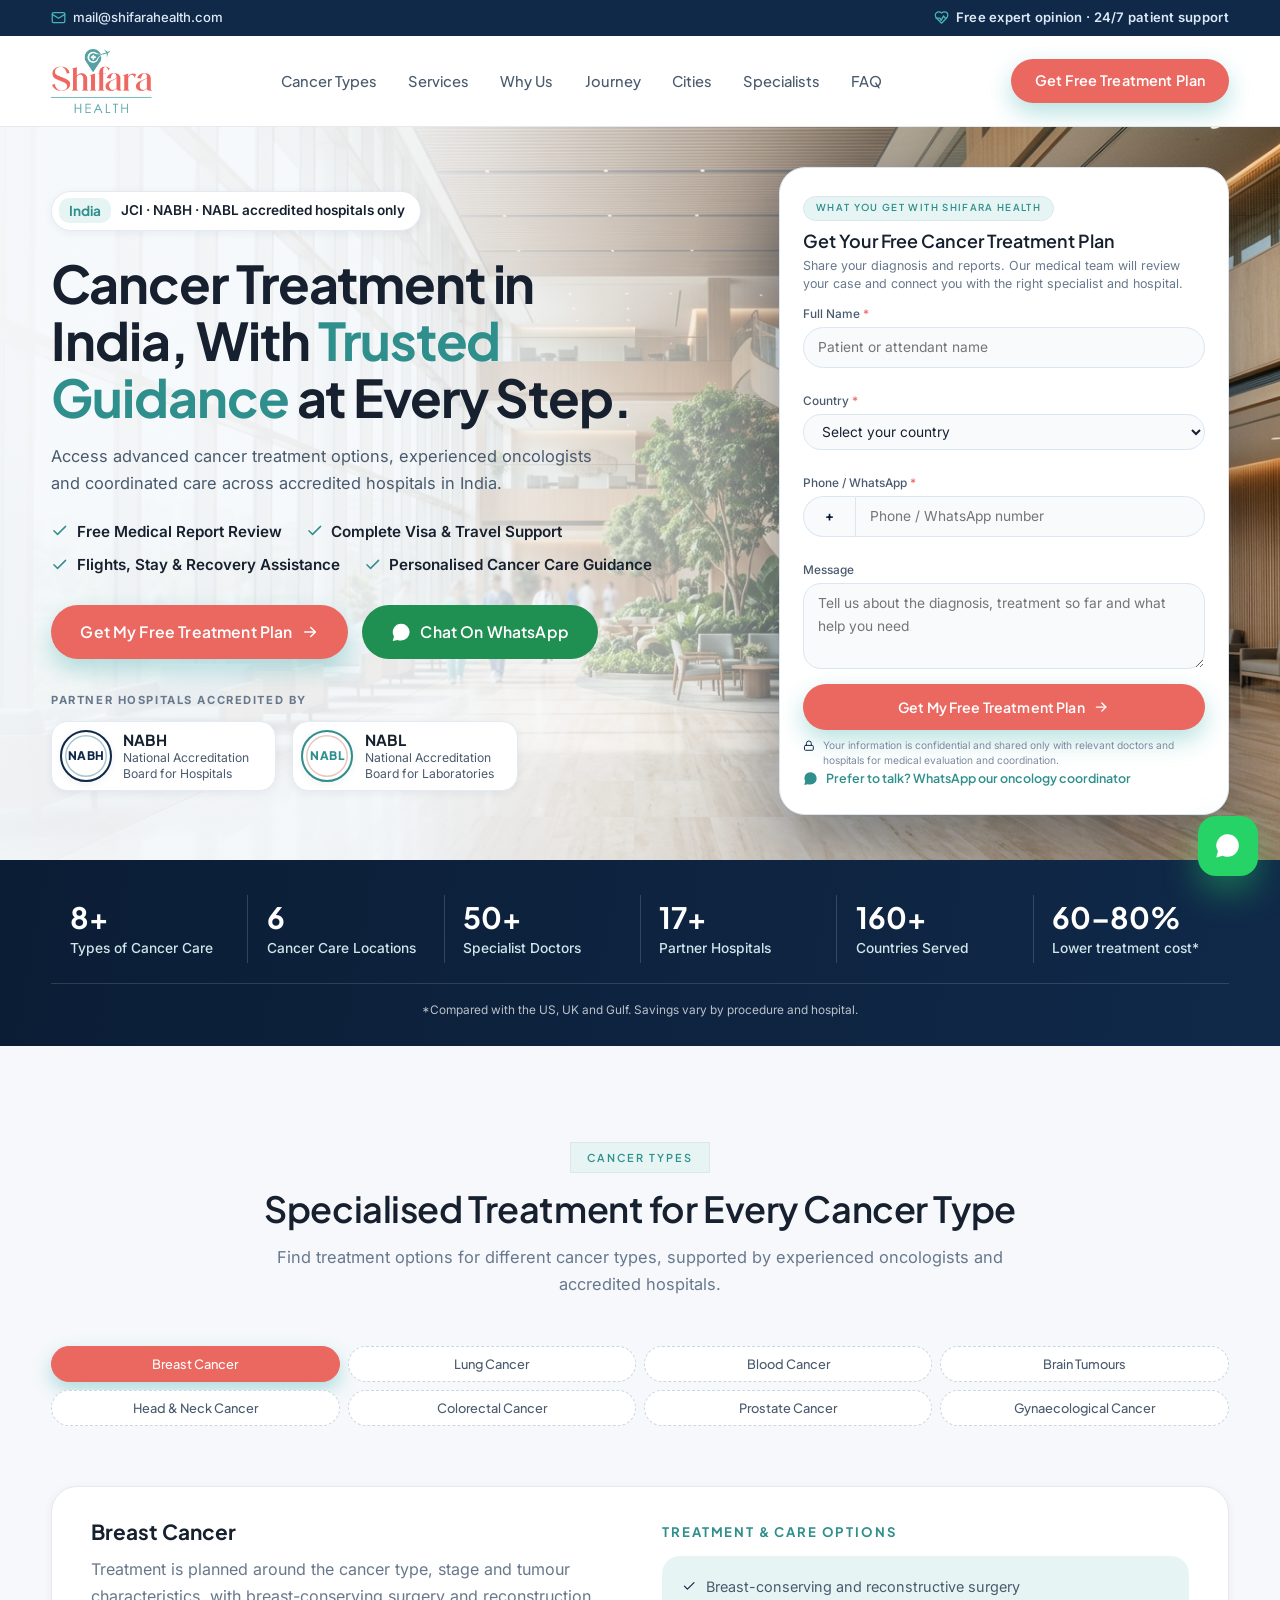
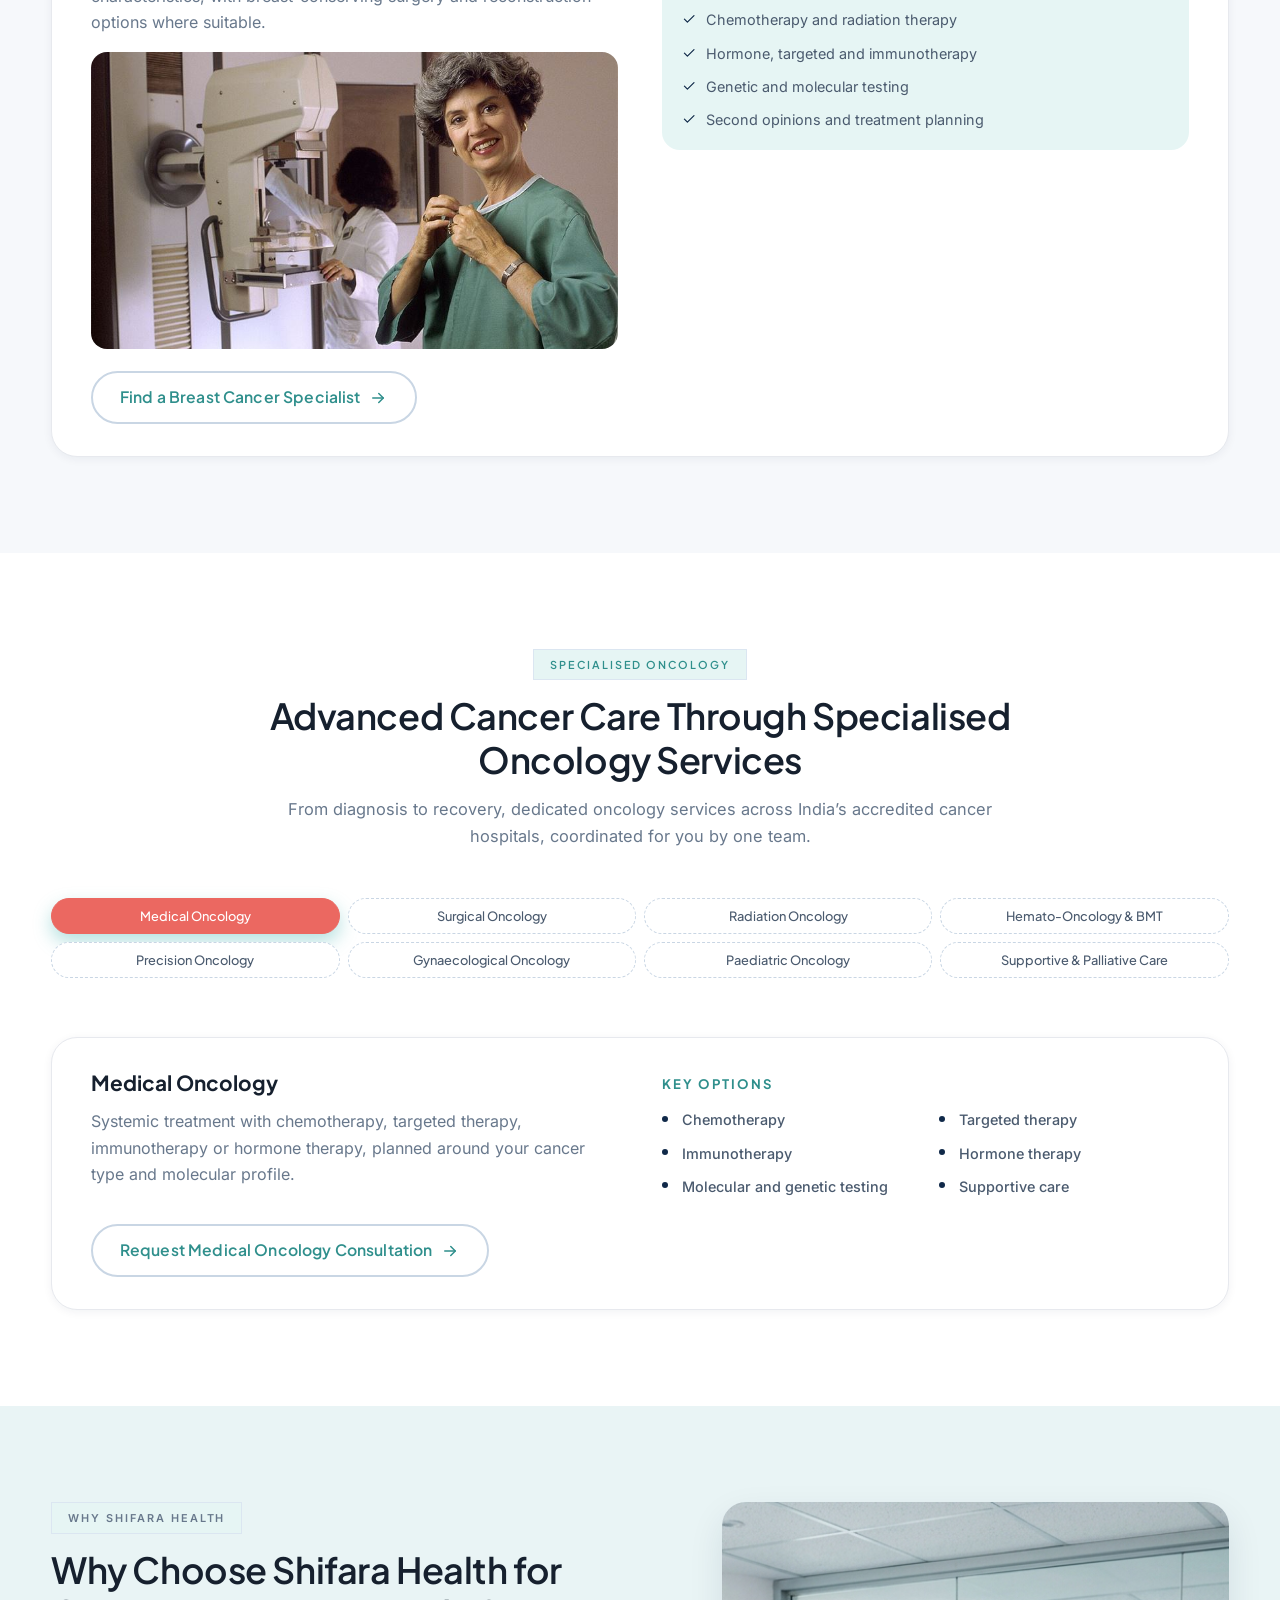
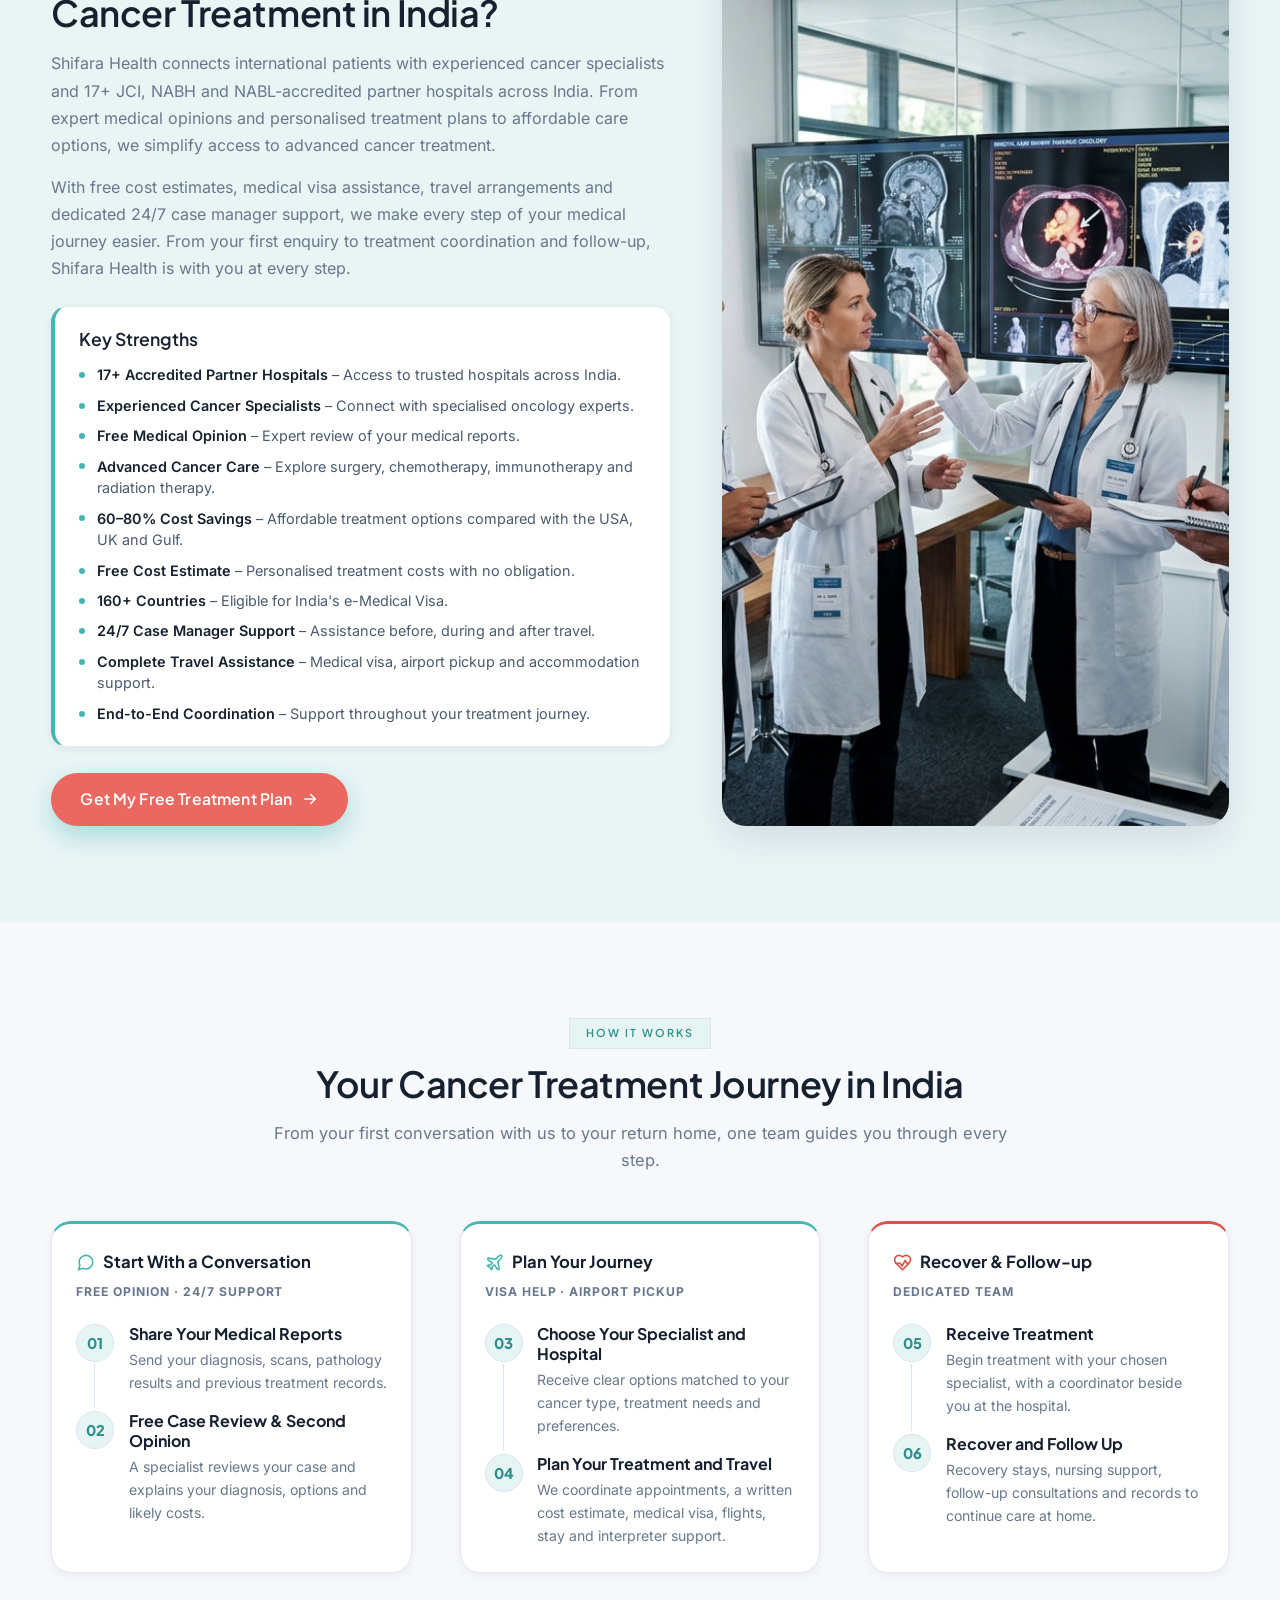
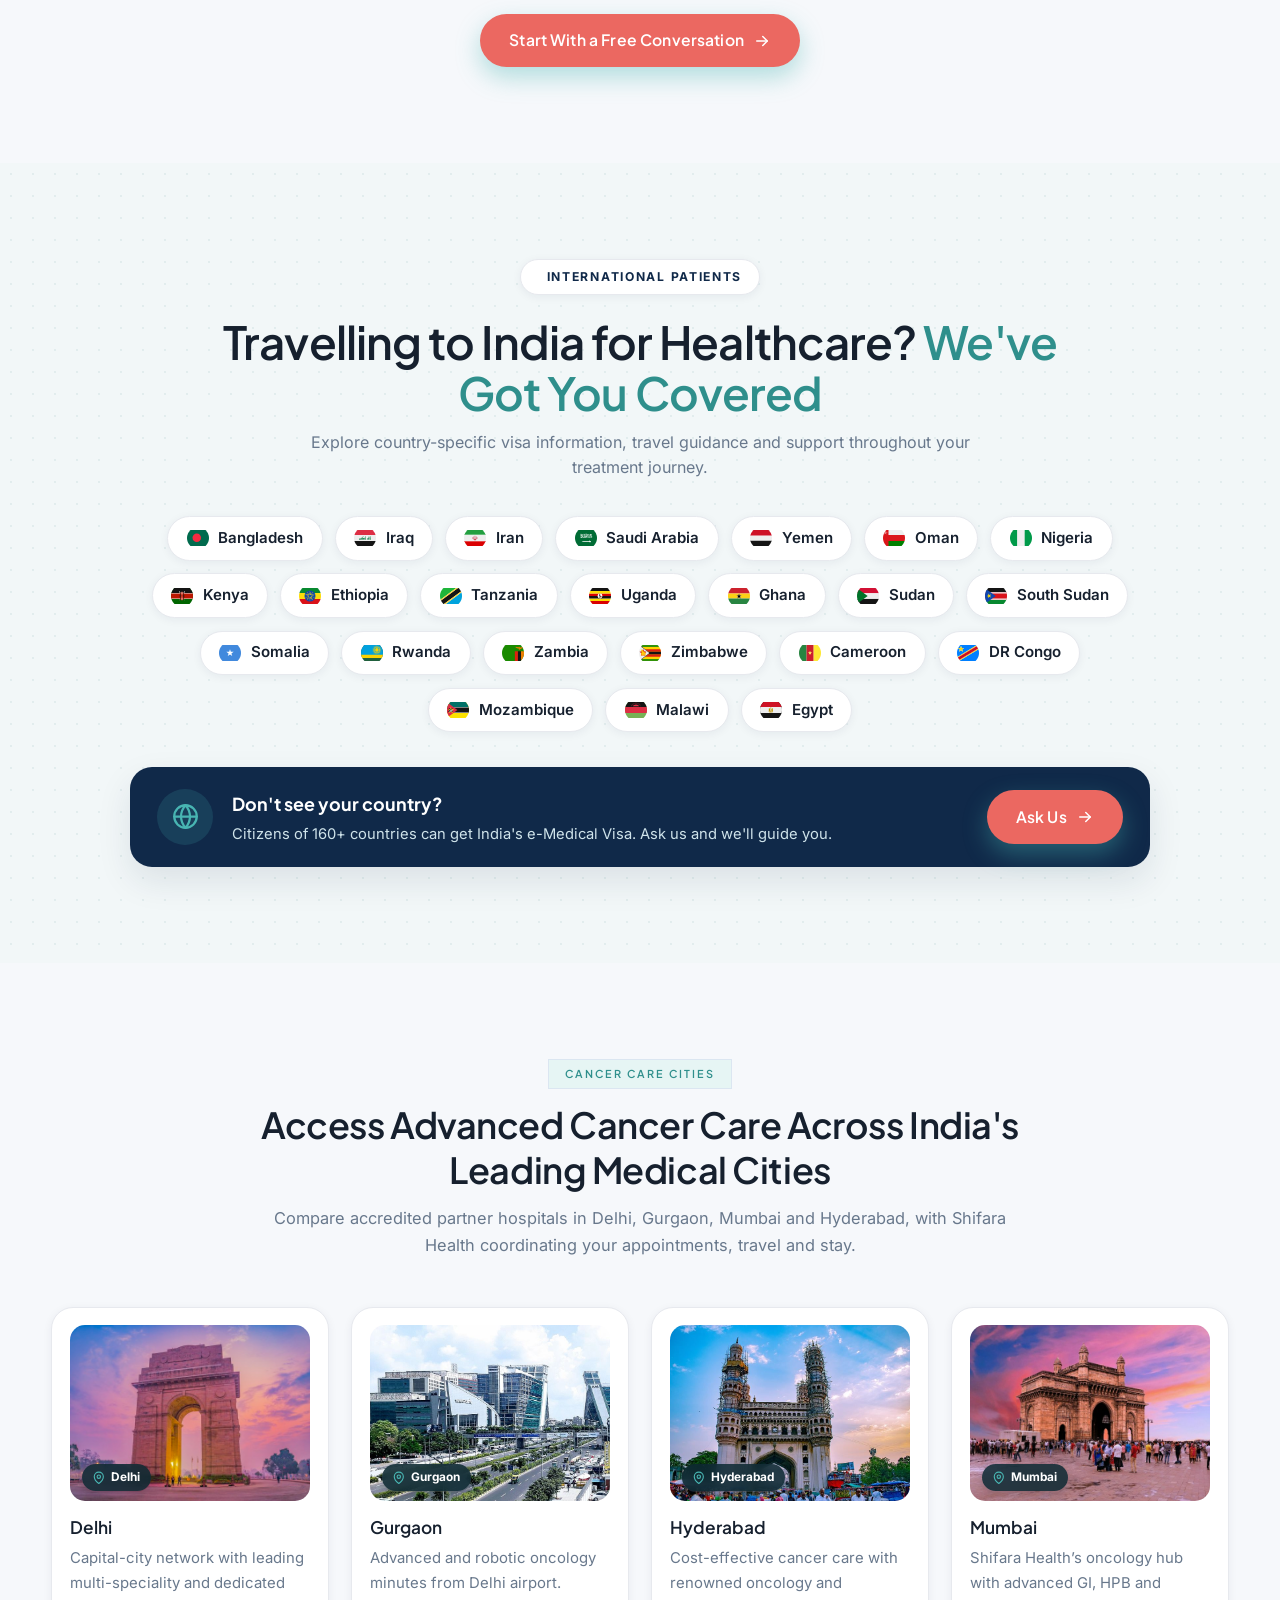
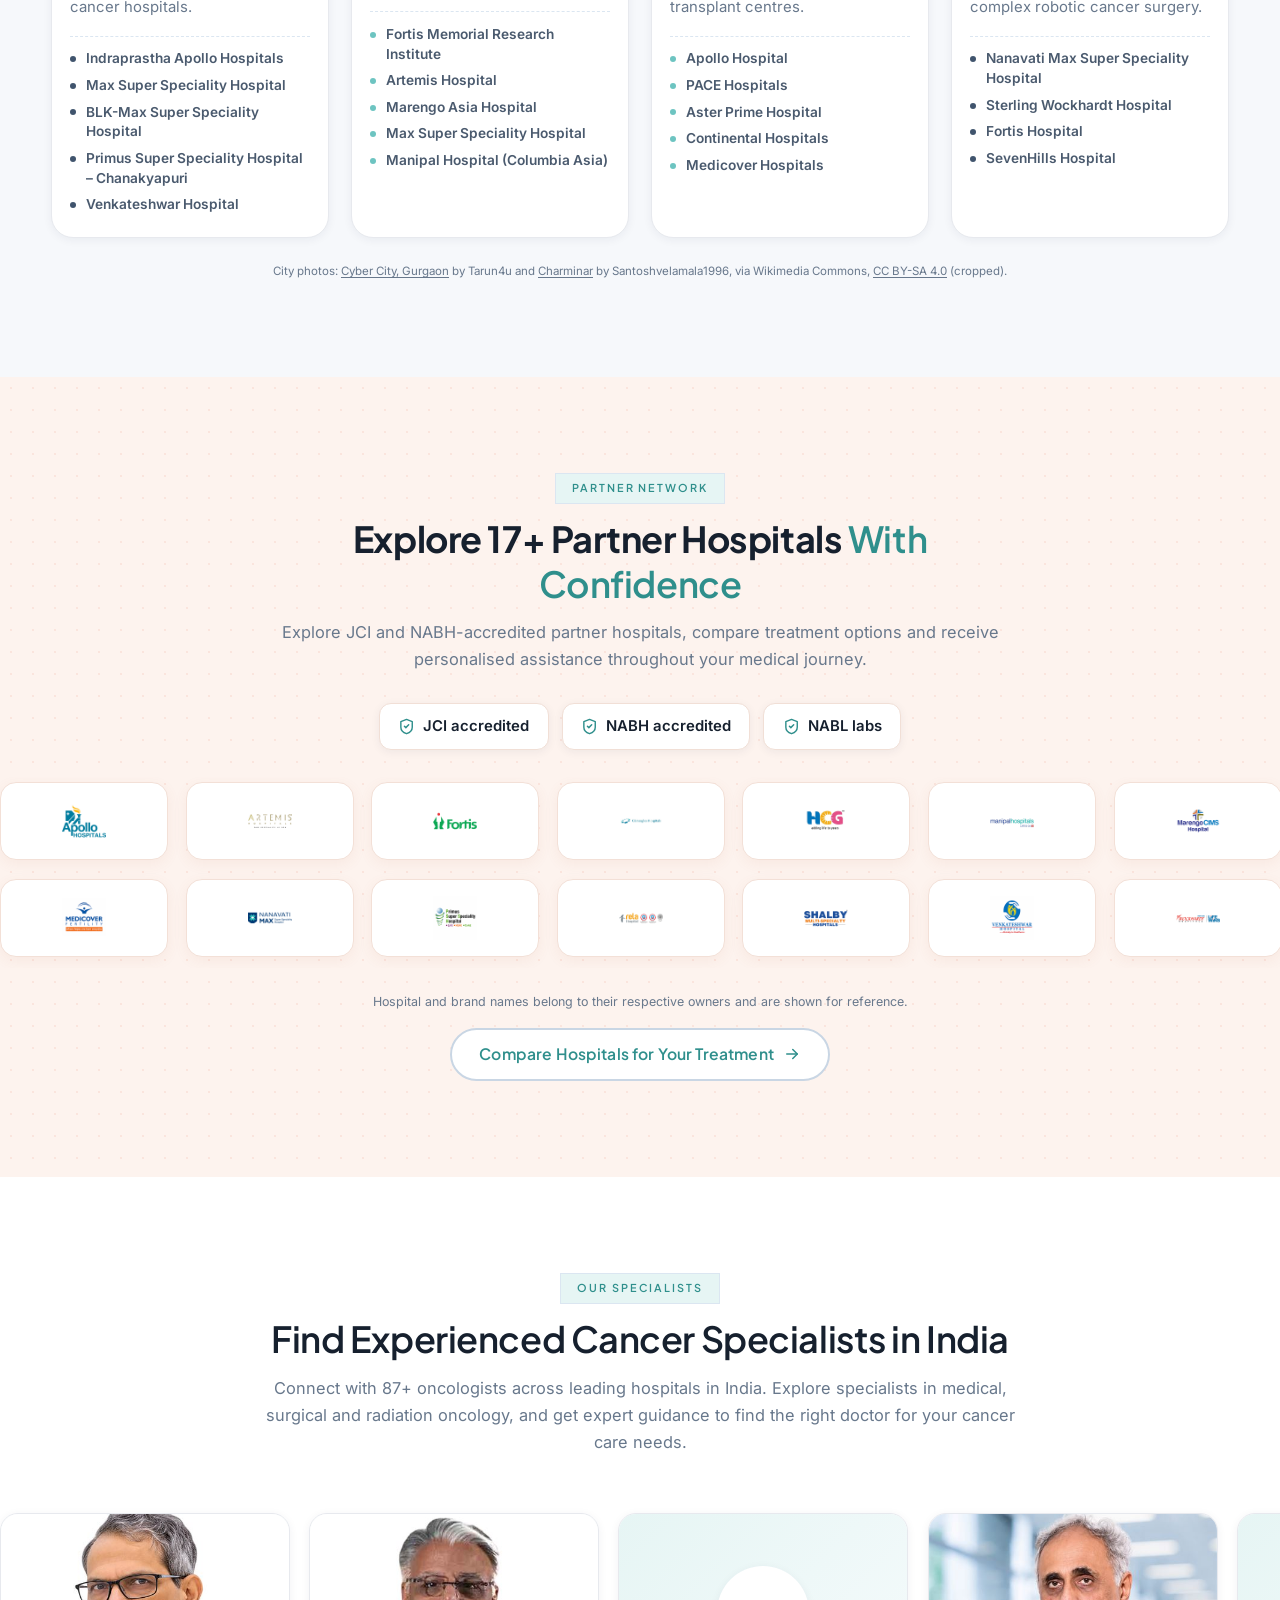
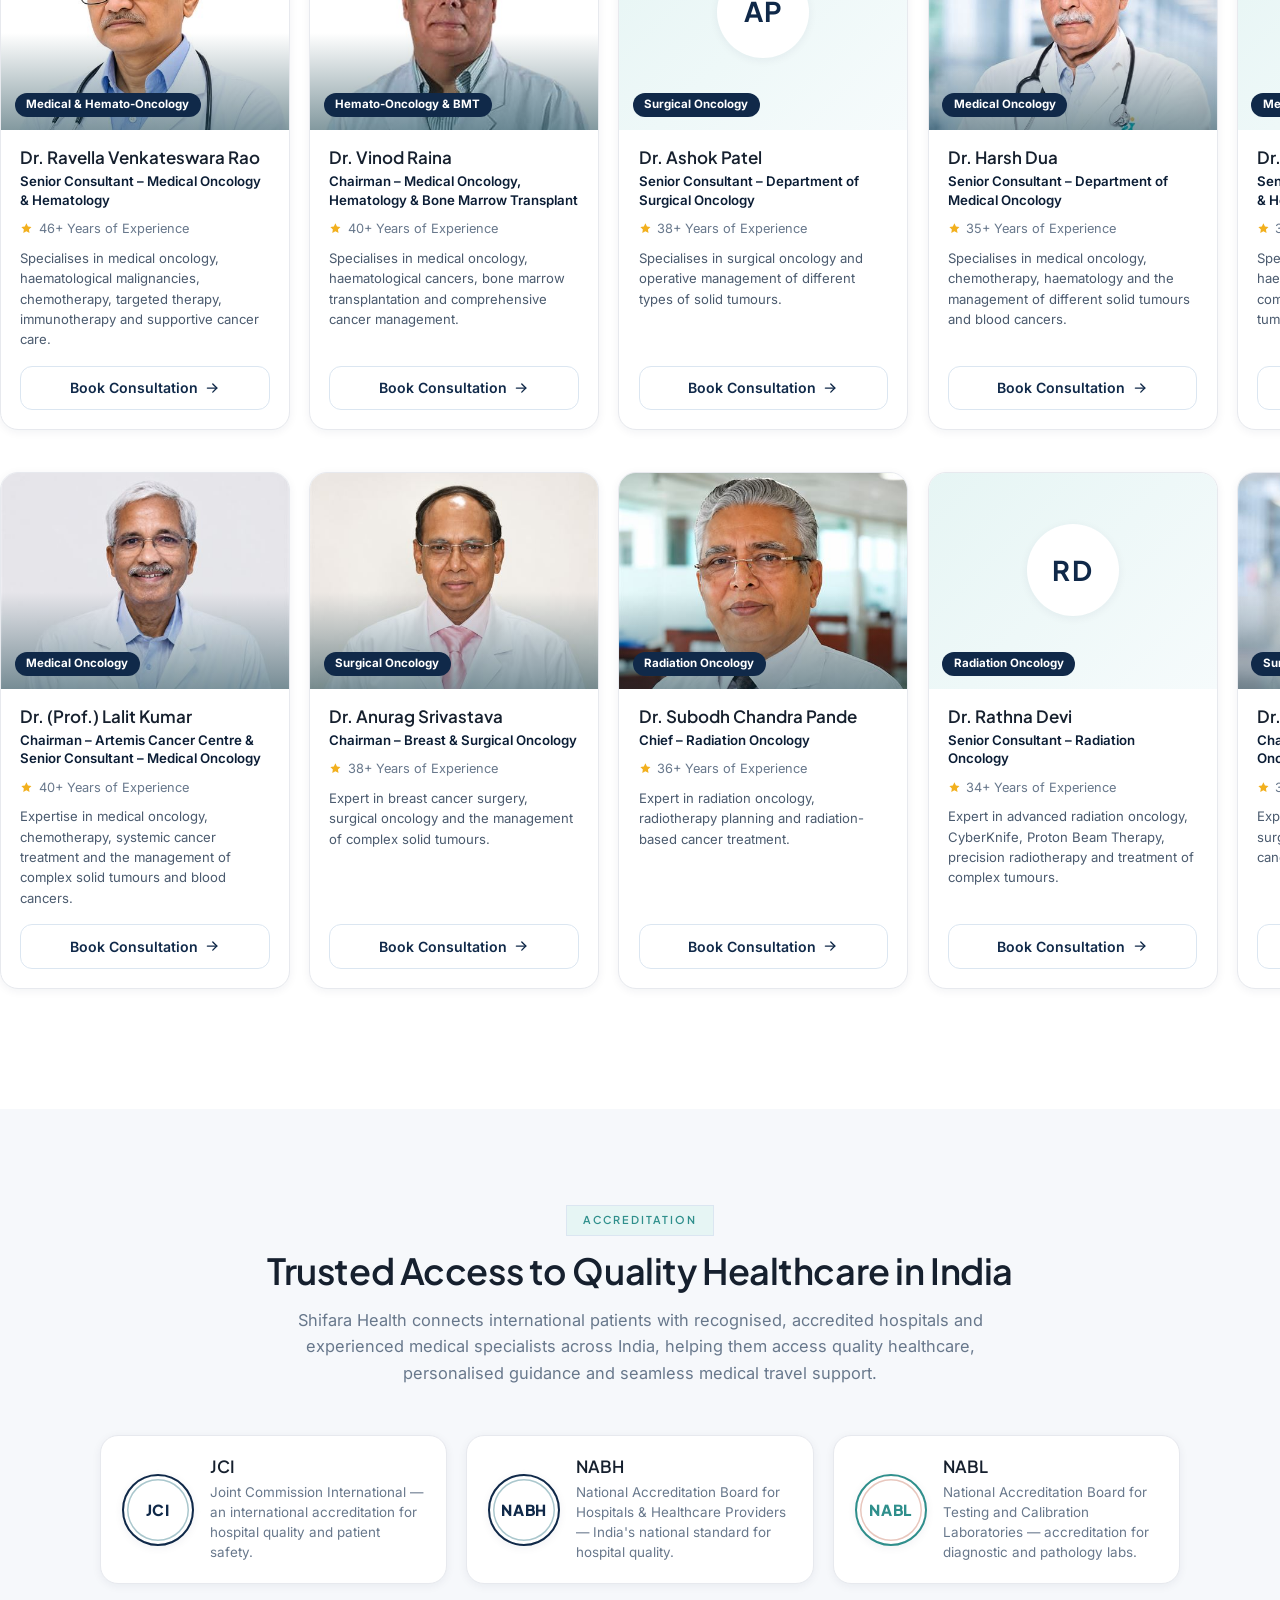
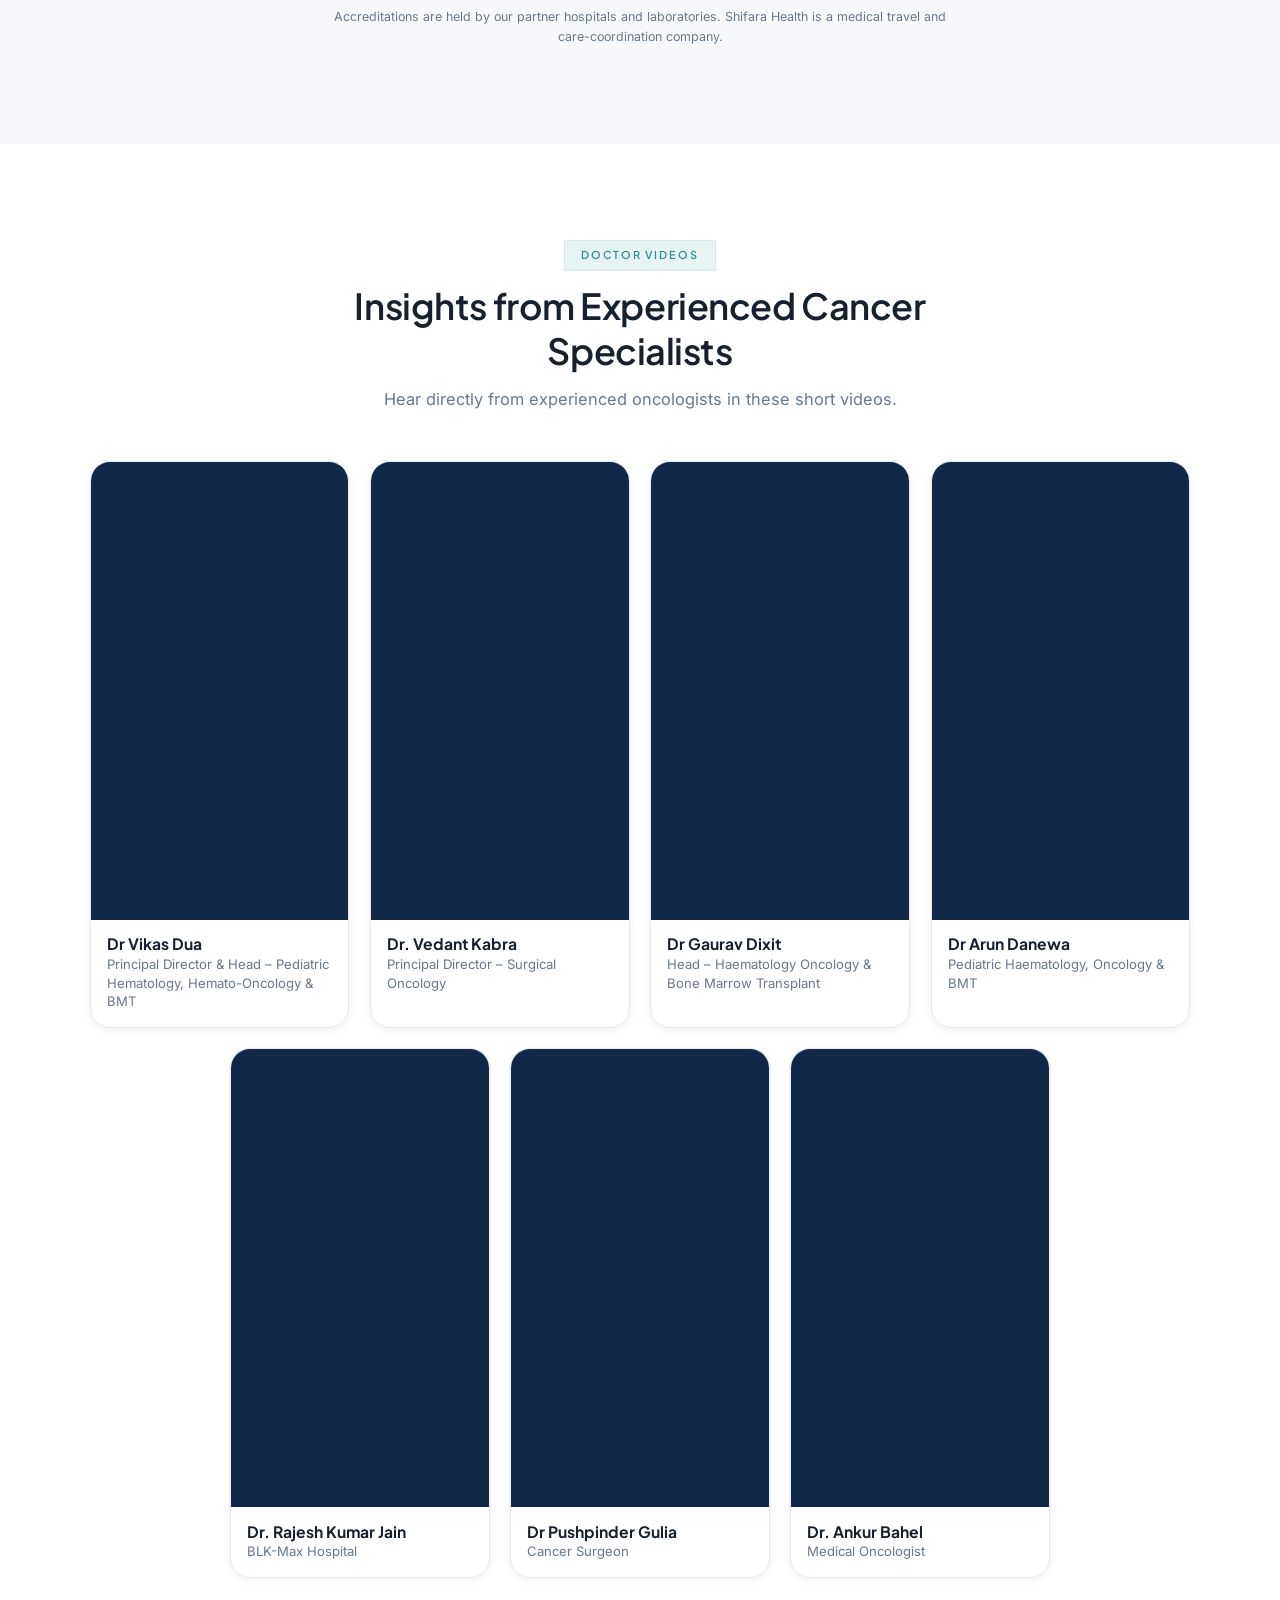
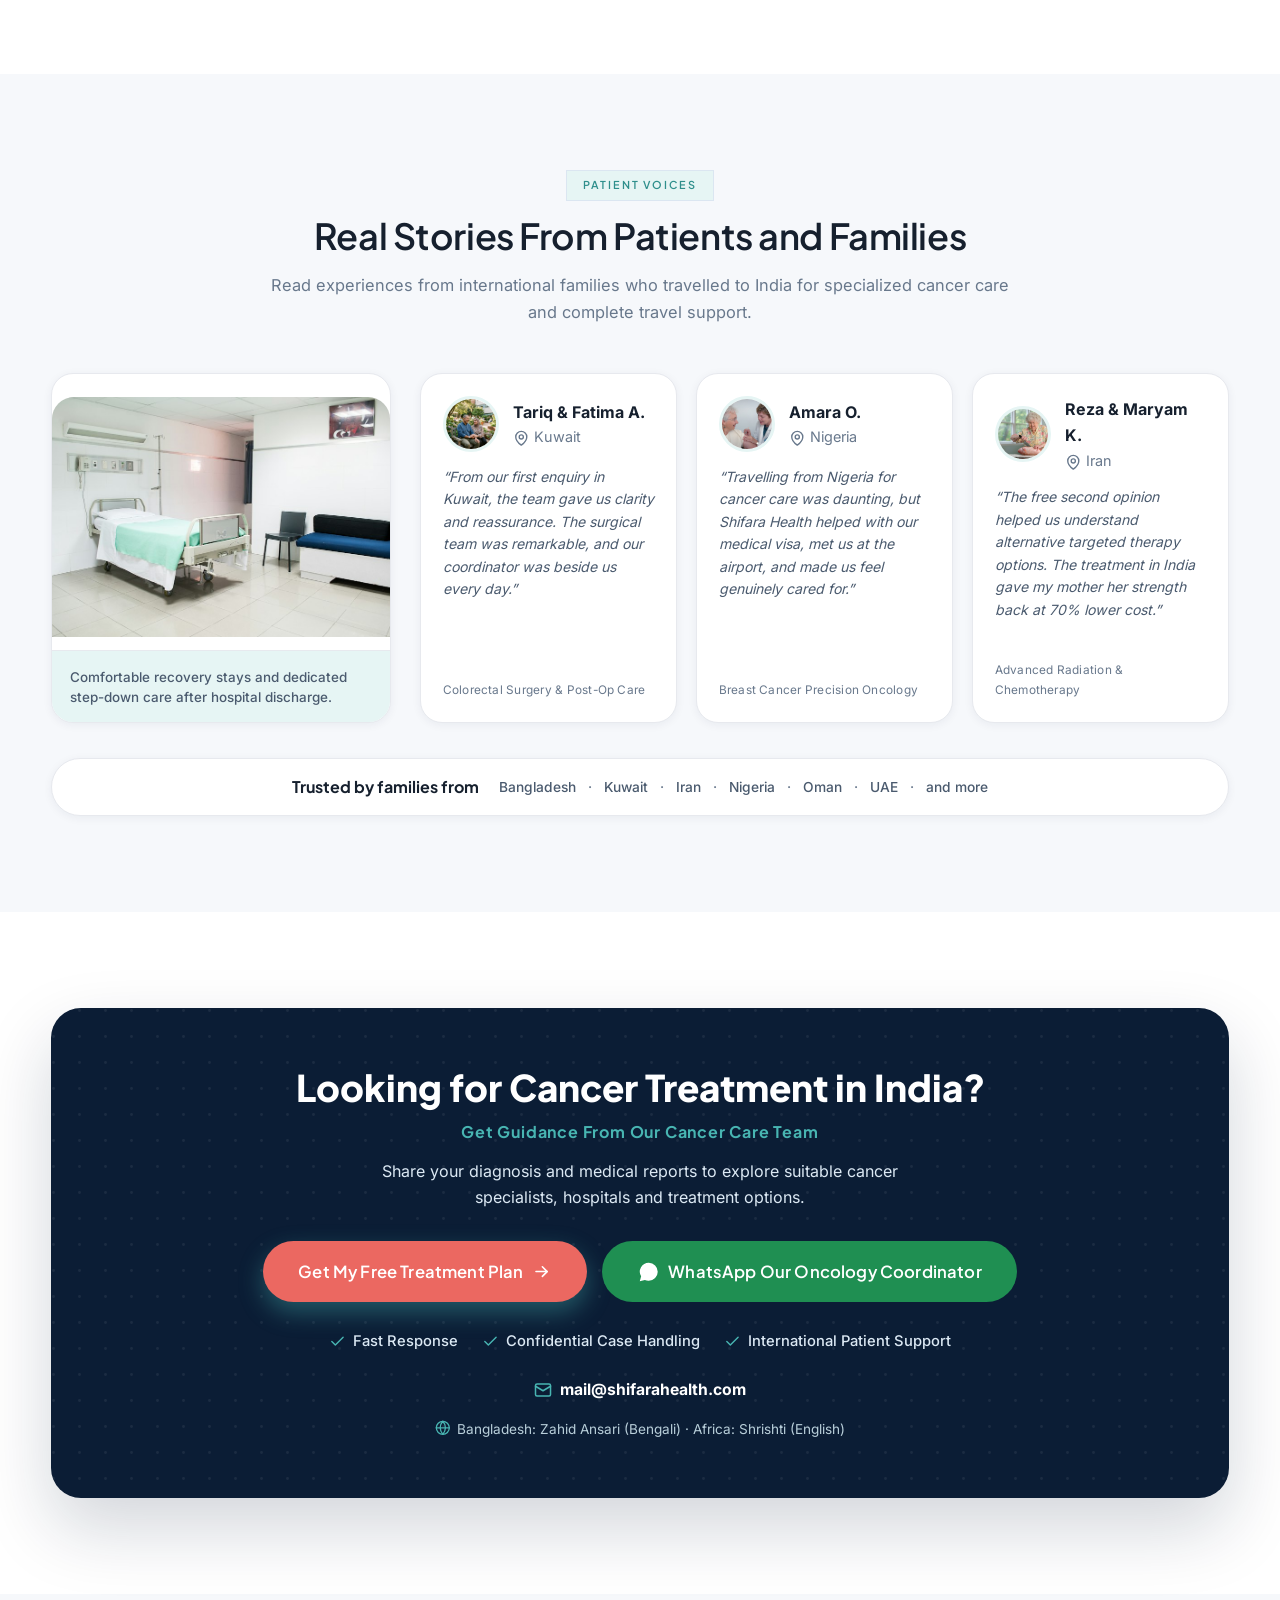
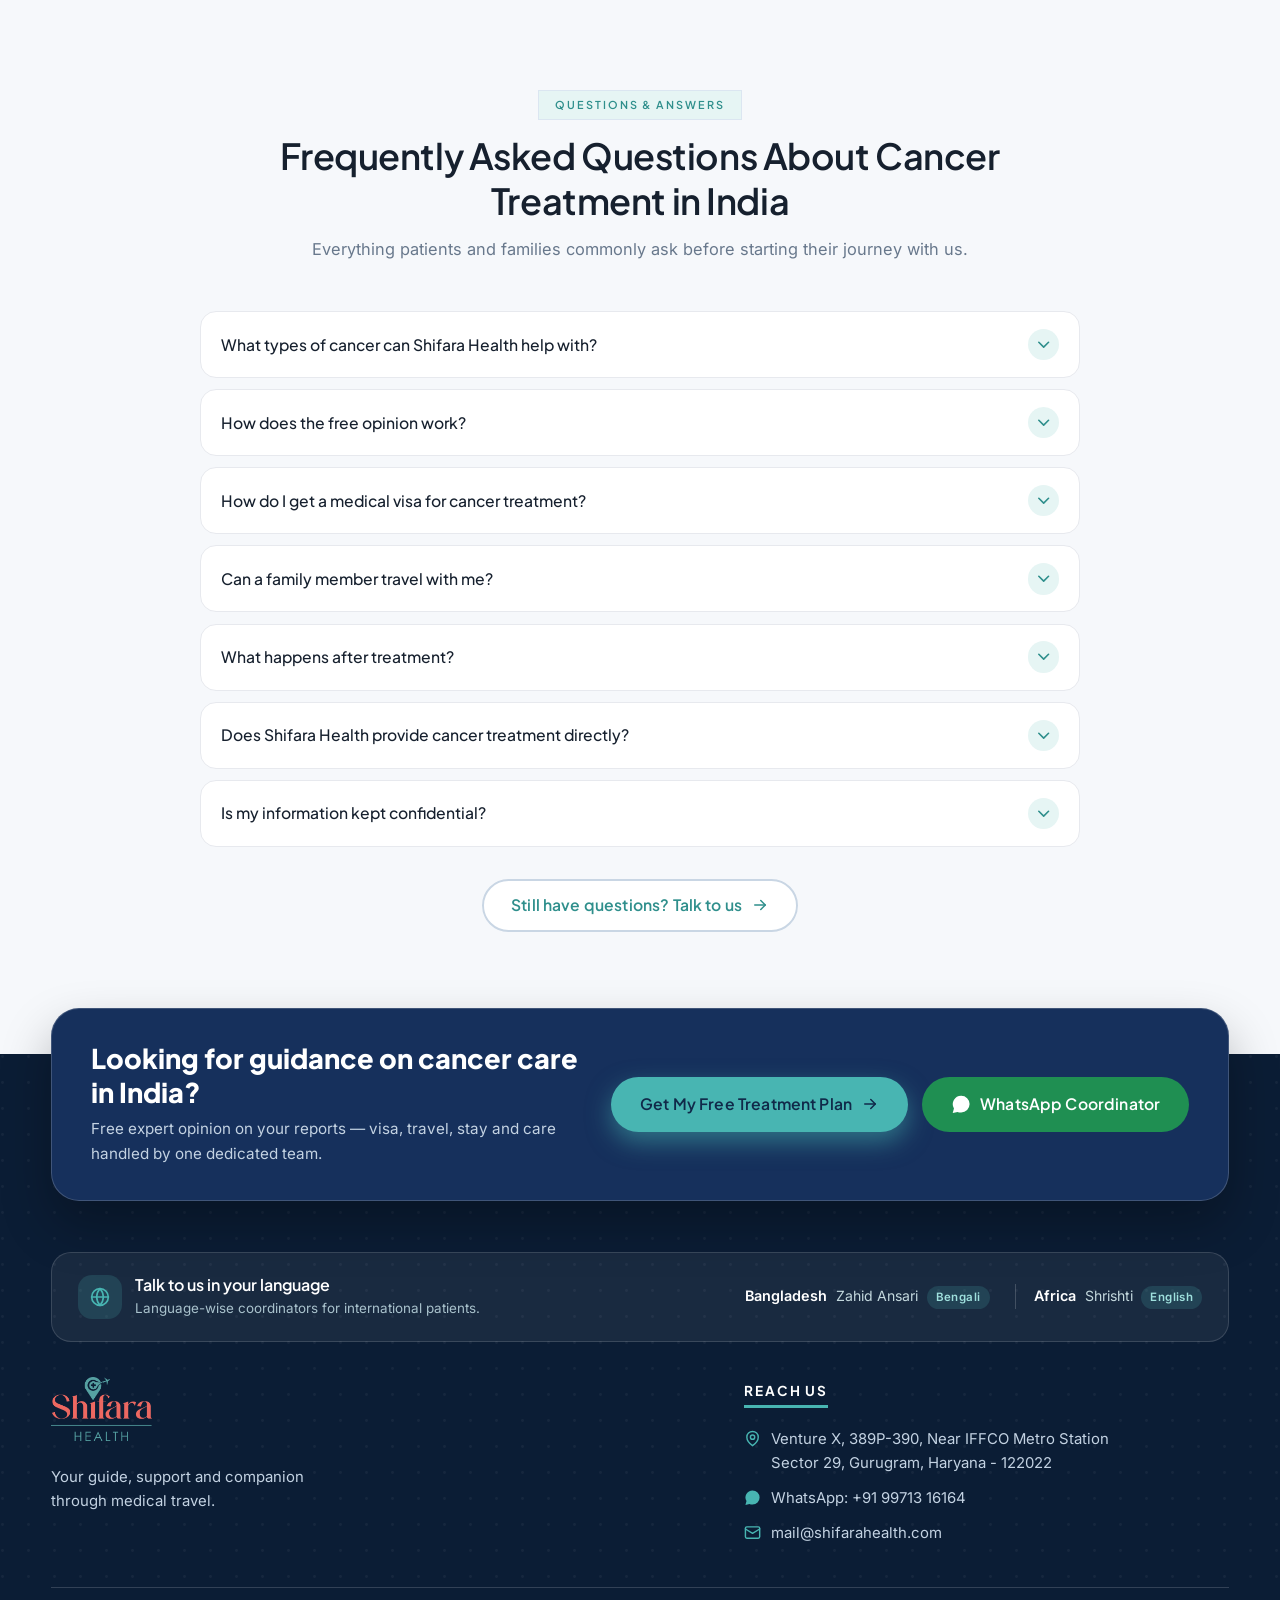
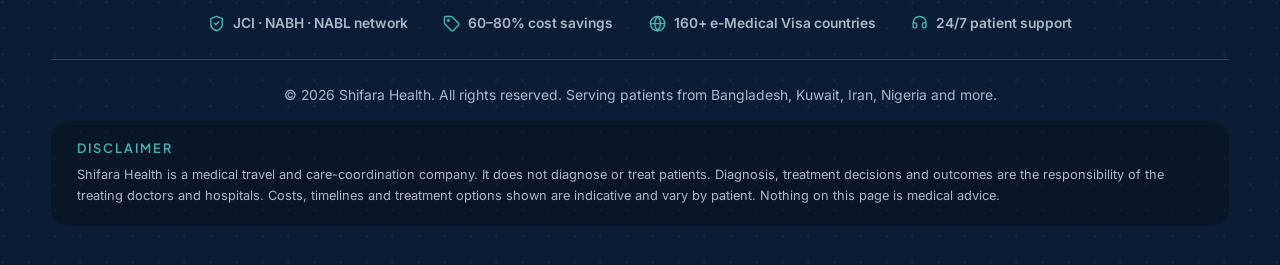
==== commit 45bf82f7: "new changes for vscrm" ====
--- a/cancer-treatment/index.html
+++ b/cancer-treatment/index.html
@@ -39,8 +39,8 @@
   <!-- Bright hero: load the background image immediately -->
   <link rel="preload" as="image" href="assets/images/hero-bg.jpg" fetchpriority="high">
 
-  <!-- Styles -->
-  <link rel="stylesheet" href="css/style.css">
+  <!-- Styles — bump ?v= on every CSS/JS change: the server caches CSS for 7 days -->
+  <link rel="stylesheet" href="css/style.css?v=20261114b">
 
   <!-- No-JS fallbacks: keep reveal content visible, show a form note -->
   <noscript>
@@ -121,11 +121,6 @@
     <div class="topbar">
       <div class="container topbar-inner">
         <div class="topbar-contact">
-          <a data-contact="phoneLink" href="#" data-event="call_click">
-            <svg class="ic" aria-hidden="true"><use href="#i-phone"/></svg>
-            <span data-contact="phoneText">+91 99713 16164</span>
-          </a>
-          <span class="topbar-sep" aria-hidden="true">|</span>
           <a data-contact="mailLink" href="#" data-event="email_click">
             <svg class="ic" aria-hidden="true"><use href="#i-mail"/></svg>
             <span data-contact="mailText">mail@shifarahealth.com</span>
@@ -153,9 +148,6 @@
         </ul>
 
         <div class="nav-actions">
-          <a class="nav-phone" data-contact="phoneLink" href="#" data-event="call_click" aria-label="Call us">
-            <svg class="ic" aria-hidden="true"><use href="#i-phone"/></svg>
-          </a>
           <a class="btn btn-primary btn-header" href="#lead-form" data-event="form_intent">Get Free Treatment Plan</a>
           <button class="nav-toggle" id="navToggle" aria-expanded="false" aria-controls="navDrawer" aria-label="Open menu">
             <span></span><span></span><span></span>
@@ -179,10 +171,6 @@
         <a class="btn btn-primary btn-block" href="#lead-form" data-event="form_intent">Get My Free Treatment Plan</a>
         <a class="btn btn-whatsapp btn-block" data-contact="waLink" href="#" target="_blank" rel="noopener" data-event="whatsapp_click">
           <svg class="ic" aria-hidden="true"><use href="#i-whatsapp"/></svg> WhatsApp Coordinator
-        </a>
-        <a class="drawer-phone" data-contact="phoneLink" href="#" data-event="call_click">
-          <svg class="ic" aria-hidden="true"><use href="#i-phone"/></svg>
-          <span data-contact="phoneText">+91 99713 16164</span>
         </a>
       </div>
     </div>
@@ -826,35 +814,35 @@
           </div>
           <div class="card hub-card reveal">
             <div class="hub-img-wrap">
-              <img src="assets/images/hospital-1.jpg" alt="Modern partner hospital campus in Gurgaon" class="hub-img" width="1200" height="896" loading="lazy">
+              <img src="assets/images/hub-gurgaon.jpg" alt="DLF Cyber City skyline in Gurgaon" class="hub-img" width="800" height="533" loading="lazy">
               <span class="hub-pin"><svg class="ic" aria-hidden="true"><use href="#i-map"/></svg> Gurgaon</span>
             </div>
             <div class="hub-body">
               <h3>Gurgaon</h3>
-              <p>Robotic oncology near Delhi airport.</p>
+              <p>Advanced and robotic oncology minutes from Delhi airport.</p>
               <ul class="hub-list">
-                <li>Fortis</li>
-                <li>Artemis</li>
-                <li>Marengo</li>
-                <li>Max</li>
-                <li>Manipal</li>
+                <li>Fortis Memorial Research Institute</li>
+                <li>Artemis Hospital</li>
+                <li>Marengo Asia Hospital</li>
+                <li>Max Super Speciality Hospital</li>
+                <li>Manipal Hospital (Columbia Asia)</li>
               </ul>
             </div>
           </div>
           <div class="card hub-card reveal">
             <div class="hub-img-wrap">
-              <img src="assets/images/hero-slide-3.jpg" alt="Oncology care team at a Hyderabad partner hospital" class="hub-img" width="1920" height="1080" loading="lazy">
+              <img src="assets/images/hub-hyderabad.jpg" alt="Charminar in Hyderabad" class="hub-img" width="800" height="533" loading="lazy">
               <span class="hub-pin"><svg class="ic" aria-hidden="true"><use href="#i-map"/></svg> Hyderabad</span>
             </div>
             <div class="hub-body">
               <h3>Hyderabad</h3>
-              <p>Oncology & transplant centres.</p>
+              <p>Cost-effective cancer care with renowned oncology and transplant centres.</p>
               <ul class="hub-list">
-                <li>Apollo</li>
-                <li>PACE</li>
-                <li>Aster</li>
-                <li>Continental</li>
-                <li>Medicover</li>
+                <li>Apollo Hospital</li>
+                <li>PACE Hospitals</li>
+                <li>Aster Prime Hospital</li>
+                <li>Continental Hospitals</li>
+                <li>Medicover Hospitals</li>
               </ul>
             </div>
           </div>
@@ -875,6 +863,8 @@
             </div>
           </div>
         </div>
+        <!-- Required by the CC BY-SA 4.0 licence of the two Wikimedia photos -->
+        <p class="hub-credits">City photos: <a href="https://commons.wikimedia.org/wiki/File:Cyber_City_View.jpg" target="_blank" rel="noopener">Cyber City, Gurgaon</a> by Tarun4u and <a href="https://commons.wikimedia.org/wiki/File:Charminar_Morning_View.jpg" target="_blank" rel="noopener">Charminar</a> by Santoshvelamala1996, via Wikimedia Commons, <a href="https://creativecommons.org/licenses/by-sa/4.0/" target="_blank" rel="noopener">CC BY-SA 4.0</a> (cropped).</p>
       </div>
     </section>
 
@@ -1182,7 +1172,7 @@
     </section>
 
     <!-- ==========================================================
-         DOCTOR VIDEOS — client doc pt 3 (4 YouTube Shorts).
+         DOCTOR VIDEOS — client doc pt 3 (7 YouTube Shorts).
          Names come from each video's YouTube title. Shorts must be
          embedded through /embed/<id>; /shorts/<id> URLs refuse to load
          inside an iframe.
@@ -1211,13 +1201,31 @@
             <div class="video-frame">
               <iframe src="https://www.youtube-nocookie.com/embed/EofvKKrEo7s" title="Dr Gaurav Dixit — video" loading="lazy" allow="accelerometer; clipboard-write; encrypted-media; gyroscope; picture-in-picture; web-share" referrerpolicy="strict-origin-when-cross-origin" allowfullscreen></iframe>
             </div>
-            <figcaption><strong>Dr Gaurav Dixit</strong></figcaption>
+            <figcaption><strong>Dr Gaurav Dixit</strong> <span>Head – Haematology Oncology &amp; Bone Marrow Transplant</span></figcaption>
           </figure>
           <figure class="video-card reveal">
             <div class="video-frame">
               <iframe src="https://www.youtube-nocookie.com/embed/YoqAAMd3V6o" title="Dr Arun Danewa — video" loading="lazy" allow="accelerometer; clipboard-write; encrypted-media; gyroscope; picture-in-picture; web-share" referrerpolicy="strict-origin-when-cross-origin" allowfullscreen></iframe>
             </div>
             <figcaption><strong>Dr Arun Danewa</strong> <span>Pediatric Haematology, Oncology &amp; BMT</span></figcaption>
+          </figure>
+          <figure class="video-card reveal">
+            <div class="video-frame">
+              <iframe src="https://www.youtube-nocookie.com/embed/ffcyX-UhNgc" title="Dr. Rajesh Kumar Jain — video" loading="lazy" allow="accelerometer; clipboard-write; encrypted-media; gyroscope; picture-in-picture; web-share" referrerpolicy="strict-origin-when-cross-origin" allowfullscreen></iframe>
+            </div>
+            <figcaption><strong>Dr. Rajesh Kumar Jain</strong> <span>BLK-Max Hospital</span></figcaption>
+          </figure>
+          <figure class="video-card reveal">
+            <div class="video-frame">
+              <iframe src="https://www.youtube-nocookie.com/embed/tJYJyntMzdg" title="Dr Pushpinder Gulia — video" loading="lazy" allow="accelerometer; clipboard-write; encrypted-media; gyroscope; picture-in-picture; web-share" referrerpolicy="strict-origin-when-cross-origin" allowfullscreen></iframe>
+            </div>
+            <figcaption><strong>Dr Pushpinder Gulia</strong> <span>Cancer Surgeon</span></figcaption>
+          </figure>
+          <figure class="video-card reveal">
+            <div class="video-frame">
+              <iframe src="https://www.youtube-nocookie.com/embed/WCtehZpeOyY" title="Dr. Ankur Bahel — video" loading="lazy" allow="accelerometer; clipboard-write; encrypted-media; gyroscope; picture-in-picture; web-share" referrerpolicy="strict-origin-when-cross-origin" allowfullscreen></iframe>
+            </div>
+            <figcaption><strong>Dr. Ankur Bahel</strong> <span>Medical Oncologist</span></figcaption>
           </figure>
         </div>
       </div>
@@ -1315,8 +1323,6 @@
           </ul>
 
           <p class="cta-contact">
-            <a data-contact="phoneLink" href="#" data-event="call_click"><svg class="ic" aria-hidden="true"><use href="#i-phone"/></svg> <span data-contact="phoneText">+91 99713 16164</span></a>
-            <span class="dot" aria-hidden="true">·</span>
             <a data-contact="mailLink" href="#" data-event="email_click"><svg class="ic" aria-hidden="true"><use href="#i-mail"/></svg> <span data-contact="mailText">mail@shifarahealth.com</span></a>
           </p>
 
@@ -1431,8 +1437,6 @@
             <ul class="footer-contact">
               <li><svg class="ic" aria-hidden="true"><use href="#i-map"/></svg>
                 <span>Venture X, 389P-390, Near IFFCO Metro Station<br>Sector 29, Gurugram, Haryana - 122022</span></li>
-              <li><svg class="ic" aria-hidden="true"><use href="#i-phone"/></svg>
-                <a data-contact="phoneLink" href="#" data-event="call_click"><span data-contact="phoneText">+91 99713 16164</span></a></li>
               <li><svg class="ic" aria-hidden="true"><use href="#i-whatsapp"/></svg>
                 <a data-contact="waLink" href="#" target="_blank" rel="noopener" data-event="whatsapp_click">WhatsApp: <span data-contact="phoneText">+91 99713 16164</span></a></li>
               <li><svg class="ic" aria-hidden="true"><use href="#i-mail"/></svg>
@@ -1465,9 +1469,6 @@
      (mobile-first conversion per doc Section B)
 ============================================================ -->
 <div class="sticky-cta" aria-label="Quick contact">
-  <a data-contact="phoneLink" href="#" data-event="call_click">
-    <svg class="ic" aria-hidden="true"><use href="#i-phone"/></svg><span>Call</span>
-  </a>
   <a data-contact="waLink" href="#" target="_blank" rel="noopener" data-event="whatsapp_click" class="sticky-wa">
     <svg class="ic" aria-hidden="true"><use href="#i-whatsapp"/></svg><span>WhatsApp</span>
   </a>
@@ -1485,6 +1486,6 @@
   Events wired in js/script.js: form_submit, whatsapp_click, call_click,
   doctor_profile_click, hospital_profile_click (+ email_click, form_intent).
 -->
-<script src="js/script.js"></script>
+<script src="js/script.js?v=20261114b"></script>
 </body>
 </html>
--- a/cancer-treatment/css/style.css
+++ b/cancer-treatment/css/style.css
@@ -3289,11 +3289,13 @@
 
 /* ---------- 7 · Doctor videos (vertical Shorts) ---------- */
 .doctor-videos { background: #fff; }
+/* centred rows, so an odd count (e.g. 7 = 4 + 3) sits in the middle */
 .video-grid {
-  display: grid; grid-template-columns: repeat(4, minmax(0, 1fr)); gap: 1.3rem;
+  display: flex; flex-wrap: wrap; justify-content: center; gap: 1.3rem;
   max-width: 1100px; margin: 0 auto;
 }
 .video-card {
+  flex: 0 0 calc((100% - 3 * 1.3rem) / 4);
   margin: 0;
   background: #fff; border: 1px solid var(--line); border-radius: 20px;
   box-shadow: var(--shadow-sm);
@@ -3308,7 +3310,8 @@
 @media (max-width: 1080px) {
   .trustbar--six .trust-grid { grid-template-columns: repeat(3, minmax(0, 1fr)); row-gap: 1.3rem; }
   .trustbar--six .trust-card:nth-child(3n+1) { border-left: 0; }
-  .video-grid { grid-template-columns: repeat(2, minmax(0, 1fr)); max-width: 640px; }
+  .video-grid { max-width: 760px; }
+  .video-card { flex-basis: calc((100% - 2 * 1.3rem) / 3); }
 }
 @media (max-width: 980px) {
   .ws-grid { grid-template-columns: 1fr; }
@@ -3324,9 +3327,9 @@
   .trustbar--six .trust-card { padding: .3rem .9rem; }
   .ws-strengths { padding: 1.15rem 1.1rem; }
   .doc-card { flex-basis: 262px; }
-  /* videos: swipeable row instead of four tall stacked frames */
+  /* videos: swipeable row instead of tall stacked frames */
   .video-grid {
-    display: flex; gap: .9rem;
+    display: flex; flex-wrap: nowrap; justify-content: flex-start; gap: .9rem;
     overflow-x: auto; scroll-snap-type: x mandatory;
     max-width: none; margin: 0 -4vw; padding: 0 4vw .6rem;
   }
@@ -3335,3 +3338,13 @@
 @media (prefers-reduced-motion: reduce) {
   .doc-row.is-looping { animation: none; }
 }
+
+/* photo credit for the CC BY-SA city images */
+.hub-credits { text-align: center; color: var(--muted); font-size: .72rem; line-height: 1.5; margin: 1.6rem auto 0; max-width: 760px; }
+.hub-credits a { color: inherit; text-decoration: underline; text-underline-offset: 2px; }
+
+/* ---------- Click-to-call removed (client request) ---------- */
+/* mobile bottom bar: WhatsApp + Get Free Plan only */
+.sticky-cta { grid-template-columns: 1fr 1.2fr; }
+/* the mobile top bar used to show only the phone; show the email instead */
+.topbar-contact a[data-contact="mailLink"] { display: inline-flex; }
